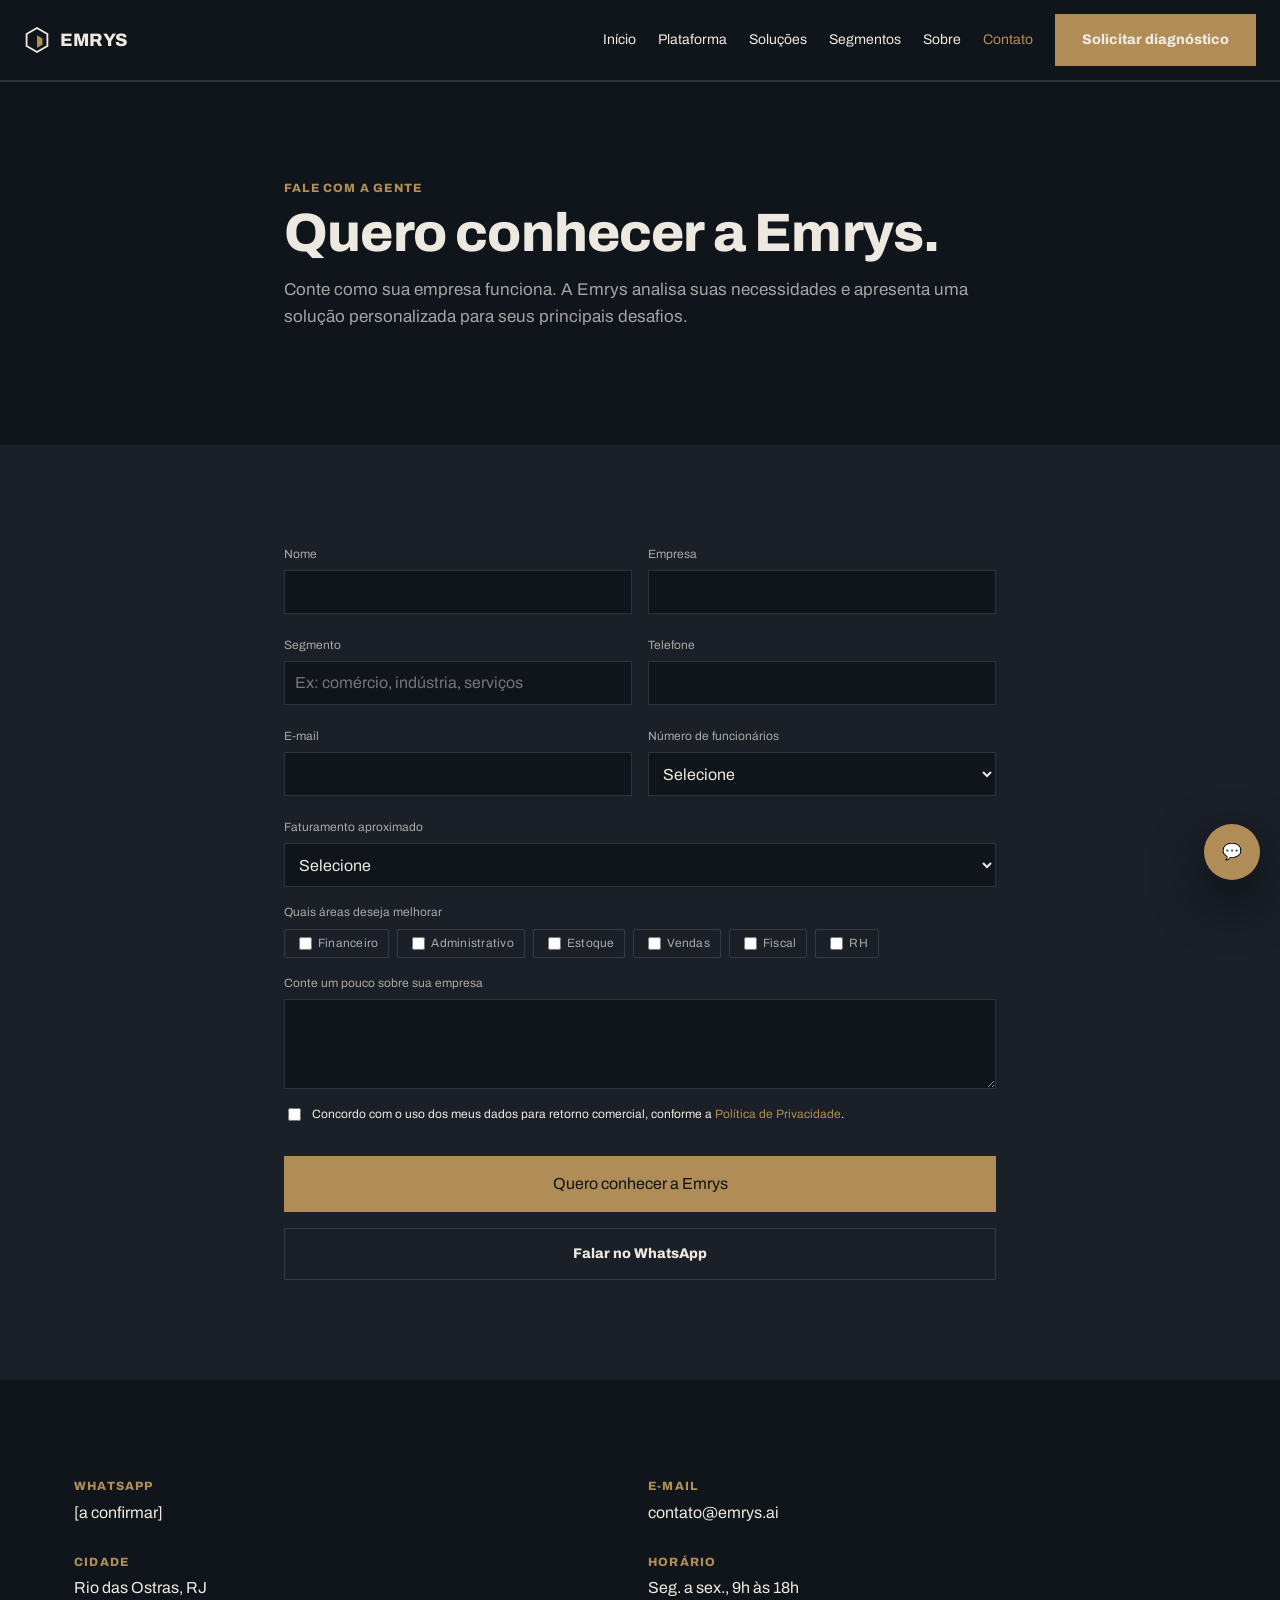
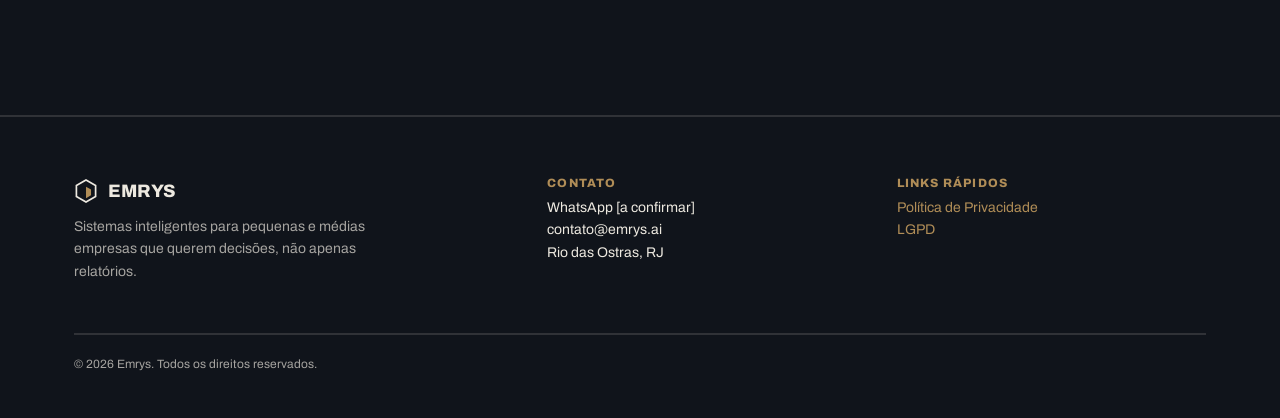
==== contato.html @ 1acbe512 "Add files via upload" ====
<!DOCTYPE html>
<html lang="pt-BR">
<head>
<meta charset="UTF-8">
<meta name="viewport" content="width=device-width, initial-scale=1.0">
<title>Contato — Emrys</title>
<meta name="description" content="Solicite um diagnóstico gratuito ou fale com a Emrys pelo WhatsApp.">
<link rel="preconnect" href="https://fonts.googleapis.com">
<link href="https://fonts.googleapis.com/css2?family=Archivo:wght@400;600;800&display=swap" rel="stylesheet">
<link rel="stylesheet" href="css/styles.css">
</head>
<body>
<a class="skip-link" href="#main">Pular para o conteúdo</a>
<header>
<nav class="nav" aria-label="Navegação principal">
  <a class="nav-brand" href="index.html">
    <svg width="26" height="26" viewBox="0 0 100 100" aria-hidden="true"><polygon points="50,4 90,27 90,73 50,96 10,73 10,27" fill="none" stroke="currentColor" stroke-width="7"></polygon><polygon points="50,32 71,44 71,68 50,80" fill="#B08D57"></polygon></svg>
    EMRYS
  </a>
  <button class="nav-toggle" aria-expanded="false" aria-controls="nav-links">Menu</button>
  <div class="nav-backdrop" id="nav-backdrop"></div>
  <div class="nav-links" id="nav-links">
    <a href="index.html">Início</a>
    <a href="plataforma.html">Plataforma</a>
    <a href="solucoes.html">Soluções</a>
    <a href="segmentos.html">Segmentos</a>
    <a href="sobre.html">Sobre</a>
    <a href="contato.html" aria-current="page">Contato</a>
    <a class="btn btn-primary" href="contato.html">Solicitar diagnóstico</a>
  </div>
</nav>
</header>

<main id="main">
<section>
  <div class="container" style="max-width:760px">
    <h6>Fale com a gente</h6>
    <h1>Quero conhecer a Emrys.</h1>
    <p class="text-muted" style="font-size:17px">Conte como sua empresa funciona. A Emrys analisa suas necessidades e apresenta uma solução personalizada para seus principais desafios.</p>
  </div>
</section>

<section class="section-surface">
  <div class="container" style="max-width:760px">
    <div id="form-success" class="card elev-md" hidden>
      <div class="card-title">Recebemos seu contato.</div>
      <p class="card-body">Nossa equipe vai analisar o seu negócio e retornar em breve.</p>
    </div>
    <form id="contact-form" class="grid grid-2">
      <div class="field"><label for="nome">Nome</label><input class="input" id="nome" name="nome" autocomplete="name"><span data-error-for="nome" style="color:var(--accent-700);font-size:12px"></span></div>
      <div class="field"><label for="empresa">Empresa</label><input class="input" id="empresa" name="empresa" autocomplete="organization"><span data-error-for="empresa" style="color:var(--accent-700);font-size:12px"></span></div>
      <div class="field"><label for="segmento">Segmento</label><input class="input" id="segmento" name="segmento" placeholder="Ex: comércio, indústria, serviços"></div>
      <div class="field"><label for="telefone">Telefone</label><input class="input" id="telefone" name="telefone" type="tel" inputmode="tel" autocomplete="tel"><span data-error-for="telefone" style="color:var(--accent-700);font-size:12px"></span></div>
      <div class="field"><label for="email">E-mail</label><input class="input" id="email" name="email" type="email" inputmode="email" autocomplete="email"><span data-error-for="email" style="color:var(--accent-700);font-size:12px"></span></div>
      <div class="field"><label for="funcionarios">Número de funcionários</label>
        <select class="input" id="funcionarios" name="funcionarios">
          <option value="">Selecione</option><option value="1-5">1 a 5</option><option value="6-20">6 a 20</option><option value="21-50">21 a 50</option><option value="51+">Mais de 50</option>
        </select>
      </div>
      <div class="field" style="grid-column:1/-1"><label for="faturamento">Faturamento aproximado</label>
        <select class="input" id="faturamento" name="faturamento">
          <option value="">Selecione</option><option value="ate-50k">Até R$ 50 mil/mês</option><option value="50-200k">R$ 50 mil a R$ 200 mil/mês</option><option value="200k+">Acima de R$ 200 mil/mês</option>
        </select>
      </div>
      <div class="field" style="grid-column:1/-1">
        <label>Quais áreas deseja melhorar</label>
        <div style="display:flex;flex-wrap:wrap;gap:8px">
          <label class="tag" style="border:1px solid var(--divider);cursor:pointer"><input type="checkbox" name="areas" value="Financeiro" style="margin-right:6px">Financeiro</label>
          <label class="tag" style="border:1px solid var(--divider);cursor:pointer"><input type="checkbox" name="areas" value="Administrativo" style="margin-right:6px">Administrativo</label>
          <label class="tag" style="border:1px solid var(--divider);cursor:pointer"><input type="checkbox" name="areas" value="Estoque" style="margin-right:6px">Estoque</label>
          <label class="tag" style="border:1px solid var(--divider);cursor:pointer"><input type="checkbox" name="areas" value="Vendas" style="margin-right:6px">Vendas</label>
          <label class="tag" style="border:1px solid var(--divider);cursor:pointer"><input type="checkbox" name="areas" value="Fiscal" style="margin-right:6px">Fiscal</label>
          <label class="tag" style="border:1px solid var(--divider);cursor:pointer"><input type="checkbox" name="areas" value="RH" style="margin-right:6px">RH</label>
        </div>
      </div>
      <div class="field" style="grid-column:1/-1"><label for="mensagem">Conte um pouco sobre sua empresa</label><textarea class="input" id="mensagem" name="mensagem"></textarea></div>
      <div class="checkbox-row" style="grid-column:1/-1">
        <input type="checkbox" id="consent" name="consent">
        <label for="consent">Concordo com o uso dos meus dados para retorno comercial, conforme a <a href="politica-de-privacidade.html">Política de Privacidade</a>.</label>
      </div>
      <span data-error-for="consent" style="grid-column:1/-1;color:var(--accent-700);font-size:12px"></span>
      <button class="btn btn-primary btn-block" type="submit" style="grid-column:1/-1">Quero conhecer a Emrys</button>
      <a class="btn btn-secondary btn-block" data-wa-link="Olá! Conheci a Emrys pelo site e gostaria de solicitar um diagnóstico." style="grid-column:1/-1">Falar no WhatsApp</a>
    </form>
  </div>
</section>

<section>
  <div class="container grid grid-2">
    <div><h6>WhatsApp</h6><p><span data-wa-display></span></p></div>
    <div><h6>E-mail</h6><p>contato@emrys.ai</p></div>
    <div><h6>Cidade</h6><p>Rio das Ostras, RJ</p></div>
    <div><h6>Horário</h6><p>Seg. a sex., 9h às 18h</p></div>
  </div>
</section>
</main>

<a class="wa-float" data-wa-link aria-label="Falar no WhatsApp" title="Falar no WhatsApp">💬</a>

<footer>
  <div class="container">
    <div class="footer-grid">
      <div>
        <div class="nav-brand" style="margin-bottom:10px">
          <svg width="24" height="24" viewBox="0 0 100 100" aria-hidden="true"><polygon points="50,4 90,27 90,73 50,96 10,73 10,27" fill="none" stroke="currentColor" stroke-width="7"></polygon><polygon points="50,32 71,44 71,68 50,80" fill="#B08D57"></polygon></svg>
          EMRYS
        </div>
        <p class="text-muted" style="max-width:320px;font-size:14px">Sistemas inteligentes para pequenas e médias empresas que querem decisões, não apenas relatórios.</p>
      </div>
      <div><h6>Contato</h6><p style="font-size:14px">WhatsApp <span data-wa-display></span><br>contato@emrys.ai<br>Rio das Ostras, RJ</p></div>
      <div><h6>Links rápidos</h6><p style="font-size:14px"><a href="politica-de-privacidade.html">Política de Privacidade</a><br><a href="politica-de-privacidade.html#lgpd">LGPD</a></p></div>
    </div>
    <hr class="hr">
    <p class="text-muted" style="font-size:12px;margin-top:20px">© 2026 Emrys. Todos os direitos reservados.</p>
  </div>
</footer>
<script src="js/main.js"></script>
</body>
</html>
---- css/styles.css ----
/* Emrys — static stylesheet. Tokens first, then base, components, sections, animations, responsive. */

:root{
  --bg:#10141b;
  --surface:#1a1f28;
  --text:#EDE9E0;
  --text-muted:rgba(237,233,224,.68);
  --accent:#B08D57;
  --accent-600:#c4a475;
  --accent-700:#d8bd97;
  --accent-100:#241f14;
  --accent-2:#4A6B78;
  --divider:rgba(237,233,224,.14);
  --shadow-sm:0 1px 2px rgba(0,0,0,.4);
  --shadow-md:0 6px 20px rgba(0,0,0,.45);
  --shadow-lg:0 20px 50px rgba(0,0,0,.55);
  --font-heading:'Archivo', system-ui, sans-serif;
  --font-body:'Archivo', system-ui, sans-serif;
  --container:1180px;
}

*,*::before,*::after{box-sizing:border-box}
html{scroll-behavior:smooth}
img,svg,video,canvas{max-width:100%;height:auto}
body.nav-open{overflow:hidden}
body{
  margin:0;background:var(--bg);color:var(--text);font-family:var(--font-body);
  font-size:16px;line-height:1.6;overflow-x:hidden;
}
h1,h2,h3,h4,h5,h6{font-family:var(--font-heading);font-weight:800;line-height:1.15;letter-spacing:-.015em;margin:0 0 12px}
h1{font-size:clamp(32px,4.4vw,54px)}
h2{font-size:clamp(26px,3vw,34px)}
h6{font-size:12px;letter-spacing:.1em;text-transform:uppercase;color:var(--accent);margin-bottom:6px}
p{margin:0 0 14px}
a{color:var(--accent);text-decoration:none}
a:hover{color:var(--accent-600)}
img{max-width:100%;display:block}
.container{max-width:var(--container);margin:0 auto;padding:0 24px}
.text-muted{color:var(--text-muted)}
.hr{height:2px;border:0;background:var(--divider);margin:0}
.skip-link{position:absolute;left:-999px;top:0;background:var(--accent);color:var(--bg);padding:10px 16px;z-index:200}
.skip-link:focus{left:12px;top:12px}
:focus-visible{outline:2px solid var(--accent);outline-offset:2px}

/* — nav — */
.nav{
  position:sticky;top:0;z-index:50;background:var(--bg);border-bottom:2px solid var(--divider);
  display:flex;align-items:center;gap:24px;padding:14px 24px;flex-wrap:wrap;
}
.nav-brand{display:flex;align-items:center;gap:10px;font-family:var(--font-heading);font-weight:800;font-size:18px;color:var(--text);text-decoration:none;margin-right:auto}
.nav-links{display:flex;gap:22px;align-items:center;flex-wrap:wrap}
.nav-links a{color:var(--text);font-size:14px}
.nav-links a:hover,.nav-links a[aria-current="page"]{color:var(--accent)}
.nav-toggle{display:none;background:none;border:1px solid var(--divider);color:var(--text);padding:8px 10px;font-size:14px}
@media (max-width:820px){
  .nav-links{position:fixed;inset:0 0 0 auto;top:0;right:0;height:100vh;width:min(320px,86vw);background:var(--bg);border-left:1px solid var(--divider);display:flex;flex-direction:column;align-items:flex-start;gap:18px;padding:88px 24px 24px;margin-top:0;border-top:0;z-index:80;transform:translateX(100%);transition:transform .25s ease;overflow-y:auto;padding-bottom:calc(24px + env(safe-area-inset-bottom))}
  .nav-links.open{display:flex;transform:translateX(0)}
  .nav-toggle{display:block}
  .nav-backdrop{display:none;position:fixed;inset:0;background:rgba(0,0,0,.5);z-index:70}
  .nav-backdrop.open{display:block}
}

/* — buttons — */
.btn{
  display:inline-flex;align-items:center;justify-content:flex-start;gap:8px;cursor:pointer;
  font-family:var(--font-heading);font-weight:800;font-size:14px;text-decoration:none;
  padding:14px 26px;border:1px solid transparent;background:transparent;color:var(--text);
  min-height:44px;
}
.chip{cursor:pointer;border:1px solid var(--divider);font-size:12px;padding:10px 14px;min-height:44px;display:inline-flex;align-items:center}
.faq-q{min-height:44px}
.nav-toggle{min-height:44px;min-width:44px}
.wa-float{min-height:44px;min-width:44px}
@media (max-width:600px){
  section{padding:64px 20px}
  .container{padding:0 20px}
  table.table{display:none}
  .compare-cards{display:flex!important}
  .hero{min-height:auto;padding:88px 20px 50px}
  .footer-grid{gap:28px}
  .grid-2{grid-template-columns:1fr!important}
  .hero-grid > div:last-child{display:flex;justify-content:center}
}
.compare-cards{display:none;flex-direction:column;gap:12px}
.btn-primary{background:var(--accent);color:var(--bg)}
.btn-primary:hover{background:var(--accent-600);color:var(--bg)}
.btn-secondary{border-color:var(--divider);color:var(--text)}
.btn-secondary:hover{background:rgba(237,233,224,.06)}
.btn-block{width:100%;justify-content:center}
button.btn{font:inherit}

/* — tags — */
.nav-links .btn{white-space:nowrap}
.tag{display:inline-flex;align-items:center;font-size:11px;letter-spacing:.02em;padding:4px 10px;border-radius:2px;width:fit-content;white-space:nowrap}
.tag-accent{background:var(--accent-100);color:var(--accent-700)}
.tag-neutral{background:var(--surface);color:var(--text-muted)}
.tag-outline{border:1px solid var(--accent);color:var(--accent)}

/* — cards — */
.card{background:var(--surface);padding:22px;box-shadow:var(--shadow-sm)}
.card-kicker{font-size:10px;letter-spacing:.1em;text-transform:uppercase;color:var(--accent);margin-bottom:6px}
.card-title{font-family:var(--font-heading);font-weight:800;font-size:17px;margin-bottom:6px}
.card-body{font-size:13px;opacity:.8;margin:0}
.elev-md{box-shadow:var(--shadow-md)}
.elev-lg{box-shadow:var(--shadow-lg)}

/* — forms — */
.field{display:flex;flex-direction:column;gap:6px}
.field label{font-size:12px;color:var(--text-muted)}
.input{width:100%;min-height:44px;padding:8px 10px;font:inherit;font-size:16px;color:var(--text);background:var(--bg);border:1px solid var(--divider)}
.input:focus-visible{border-color:var(--accent)}
textarea.input{min-height:90px;resize:vertical}
.checkbox-row{display:flex;align-items:flex-start;gap:8px;font-size:12px}
.checkbox-row input{margin-top:3px}
.chip{cursor:pointer;border:1px solid var(--divider);font-size:12px;padding:6px 12px}
.chip[aria-pressed="true"]{border-color:var(--accent);color:var(--accent);background:var(--accent-100)}

/* — table — */
table.table{width:100%;border-collapse:collapse;font-size:14px}
table.table th{text-align:left;font-size:11px;letter-spacing:.06em;text-transform:uppercase;color:var(--text-muted);padding:10px 8px;border-bottom:2px solid var(--divider)}
table.table td{padding:10px 8px;border-bottom:1px solid var(--divider)}

/* — sections — */
section{padding:100px 24px}
.section-surface{background:var(--surface)}
.section-lead{max-width:640px;margin-bottom:36px}
.grid{display:grid;gap:16px}
.grid-2{grid-template-columns:1fr 1fr}
.grid-auto{grid-template-columns:repeat(auto-fit,minmax(220px,1fr))}
@media (max-width:900px){.grid-2{grid-template-columns:1fr}}

/* hero */
.hero{min-height:88vh;display:flex;align-items:center;padding:100px 24px 70px}
.hero-grid{display:grid;grid-template-columns:minmax(0,1.05fr) minmax(0,.95fr);gap:56px;align-items:center;max-width:var(--container);margin:0 auto;width:100%}
@media (max-width:900px){.hero-grid{grid-template-columns:1fr}}
.hero-illustration{position:relative;height:340px;max-width:420px;margin-left:auto;width:100%}
@media (max-width:900px){.hero-illustration{margin:40px auto 0}}
.hero-node{position:absolute;width:52px;height:52px;border-radius:50%;background:var(--surface);border:1px solid var(--divider);display:flex;align-items:center;justify-content:center;color:var(--accent-2);animation:float 5s ease-in-out infinite}
.hero-node:nth-child(2){animation-delay:.3s}
.hero-node:nth-child(3){animation-delay:.6s}
.hero-node:nth-child(4){animation-delay:.9s}
.hero-brain{position:absolute;left:50%;top:50%;transform:translate(-50%,-50%);width:78px;height:78px;border-radius:50%;background:var(--accent);display:flex;align-items:center;justify-content:center;animation:pulse 3.5s ease-in-out infinite}
.hero-panel{position:absolute;right:0;bottom:-10px;width:min(320px,100%);z-index:1;border:1px solid var(--divider);animation:float 6s ease-in-out infinite}

/* agents / benefits rows */
.icon-row{display:flex;align-items:center;gap:12px}
.icon-accent{color:var(--accent);flex:none}

/* feed */
.feed-item{display:flex;gap:16px;padding:14px 0;border-bottom:1px solid var(--divider)}
.feed-time{font-family:var(--font-heading);font-weight:800;font-size:13px;color:var(--accent);flex:none;width:52px}

/* faq */
.faq-item{border-bottom:1px solid var(--divider)}
.faq-q{display:flex;justify-content:space-between;align-items:center;padding:16px 0;cursor:pointer;font-family:var(--font-heading);font-weight:800;font-size:15px;background:none;border:0;color:var(--text);width:100%;text-align:left}
.faq-a{font-size:14px;opacity:.8;padding:0 0 16px;margin:0;display:none}
.faq-item.open .faq-a{display:block}
.faq-item.open .faq-icon{transform:rotate(45deg)}
.faq-icon{transition:transform .2s ease}

/* footer */
footer{padding:60px 24px 30px;border-top:2px solid var(--divider)}
.footer-grid{display:grid;grid-template-columns:1.4fr 1fr 1fr;gap:40px;margin-bottom:36px}
@media (max-width:760px){.footer-grid{grid-template-columns:1fr}}

/* whatsapp float */
.wa-float{position:fixed;right:20px;bottom:calc(20px + env(safe-area-inset-bottom));z-index:60;background:var(--accent);color:var(--bg);border-radius:50%;width:56px;height:56px;display:flex;align-items:center;justify-content:center;box-shadow:var(--shadow-lg);opacity:0;pointer-events:none;transition:opacity .25s ease}
.wa-float.is-visible{opacity:1;pointer-events:auto}
@media (max-width:600px){.wa-float{right:16px;width:52px;height:52px}}

/* — animations — */
[data-reveal]{opacity:0;transform:translateY(24px);transition:opacity .6s ease,transform .6s ease}
[data-reveal].is-visible{opacity:1;transform:translateY(0)}
@keyframes pulse{0%,100%{transform:translate(-50%,-50%) scale(1)}50%{transform:translate(-50%,-50%) scale(1.05)}}
@keyframes float{0%,100%{transform:translateY(0)}50%{transform:translateY(-8px)}}
@keyframes eco-dash{to{stroke-dashoffset:-24}}
@keyframes eco-spin{to{transform:rotate(360deg)}}
@keyframes eco-spin-rev{to{transform:rotate(-360deg)}}
@keyframes eco-dot-pulse{0%,100%{opacity:.5;r:3}50%{opacity:1;r:4}}
.eco-diagram{align-items:center;justify-content:center}
.eco-node{
  position:absolute;transform:translate(-50%,-50%);white-space:nowrap;animation:float 4s ease-in-out infinite;
  display:inline-flex;align-items:center;gap:6px;background:var(--bg);border:1px solid var(--divider);
  padding:6px 12px;box-shadow:var(--shadow-sm);
}
.eco-node::before{content:"";width:6px;height:6px;border-radius:50%;background:var(--accent-2);flex:none}
.eco-node:nth-child(4n+1){animation-delay:.2s}
.eco-node:nth-child(4n+2){animation-delay:.5s}
.eco-node:nth-child(4n+3){animation-delay:.8s}
.eco-brain{
  position:absolute;left:50%;top:50%;transform:translate(-50%,-50%);width:92px;height:92px;border-radius:50%;
  background:var(--accent);color:var(--bg);display:flex;align-items:center;justify-content:center;text-align:center;
  font-family:var(--font-heading);font-weight:800;font-size:13px;letter-spacing:.02em;
  animation:pulse 3.5s ease-in-out infinite;box-shadow:0 0 0 1px var(--divider),0 0 40px 6px var(--accent-100);z-index:2;
}
.eco-line{stroke:var(--divider);stroke-width:1.5;stroke-dasharray:5 5;animation:eco-dash 2.6s linear infinite}
.eco-dot{fill:var(--accent-2);animation:eco-dot-pulse 2.6s ease-in-out infinite}
.eco-ring{fill:none;stroke:var(--divider);stroke-width:1;stroke-dasharray:2 6;transform-origin:190px 190px}
.eco-ring-a{animation:eco-spin 60s linear infinite}
.eco-ring-b{animation:eco-spin-rev 90s linear infinite}
@media (prefers-reduced-motion: reduce){
  .eco-node,.eco-brain,.eco-line,.eco-ring,.eco-dot{animation:none!important}
}
@media (prefers-reduced-motion: reduce){
  html{scroll-behavior:auto}
  [data-reveal]{opacity:1!important;transform:none!important;transition:none!important}
  .hero-brain,.hero-panel{animation:none!important}
}
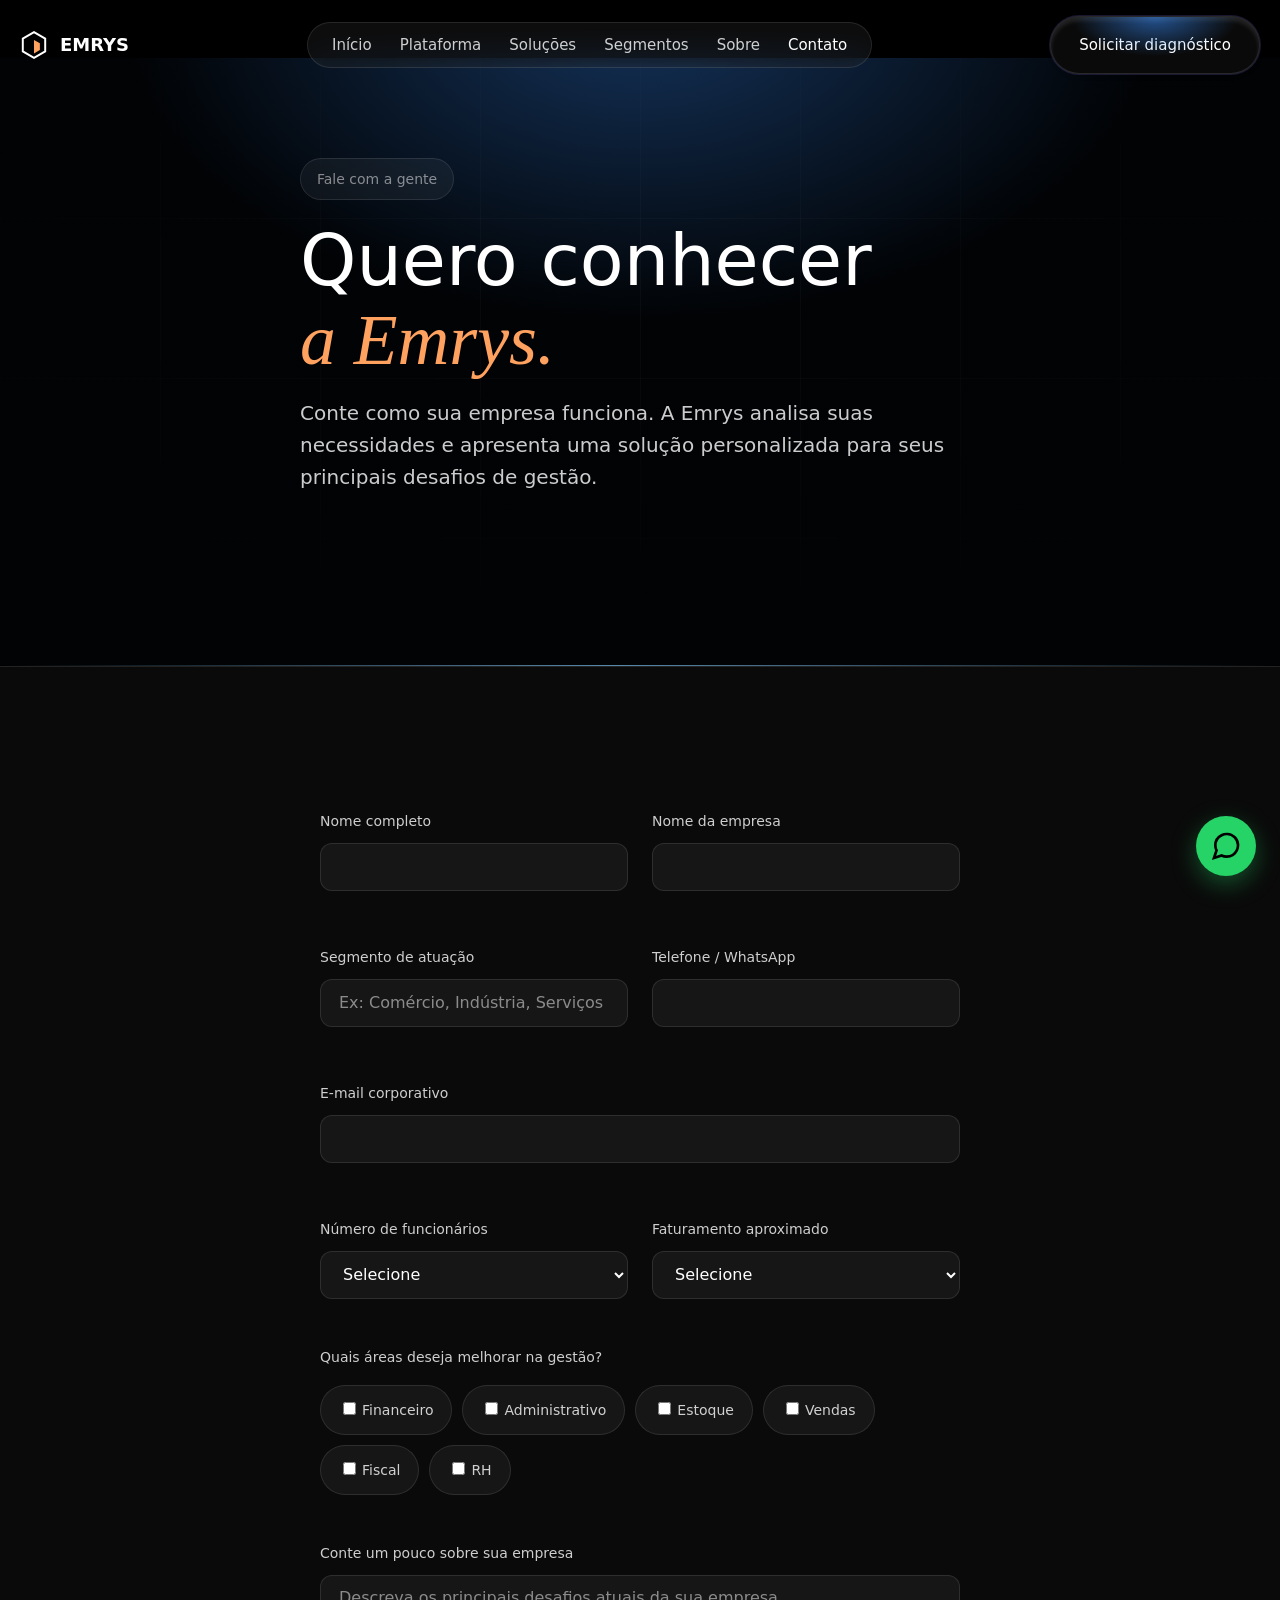
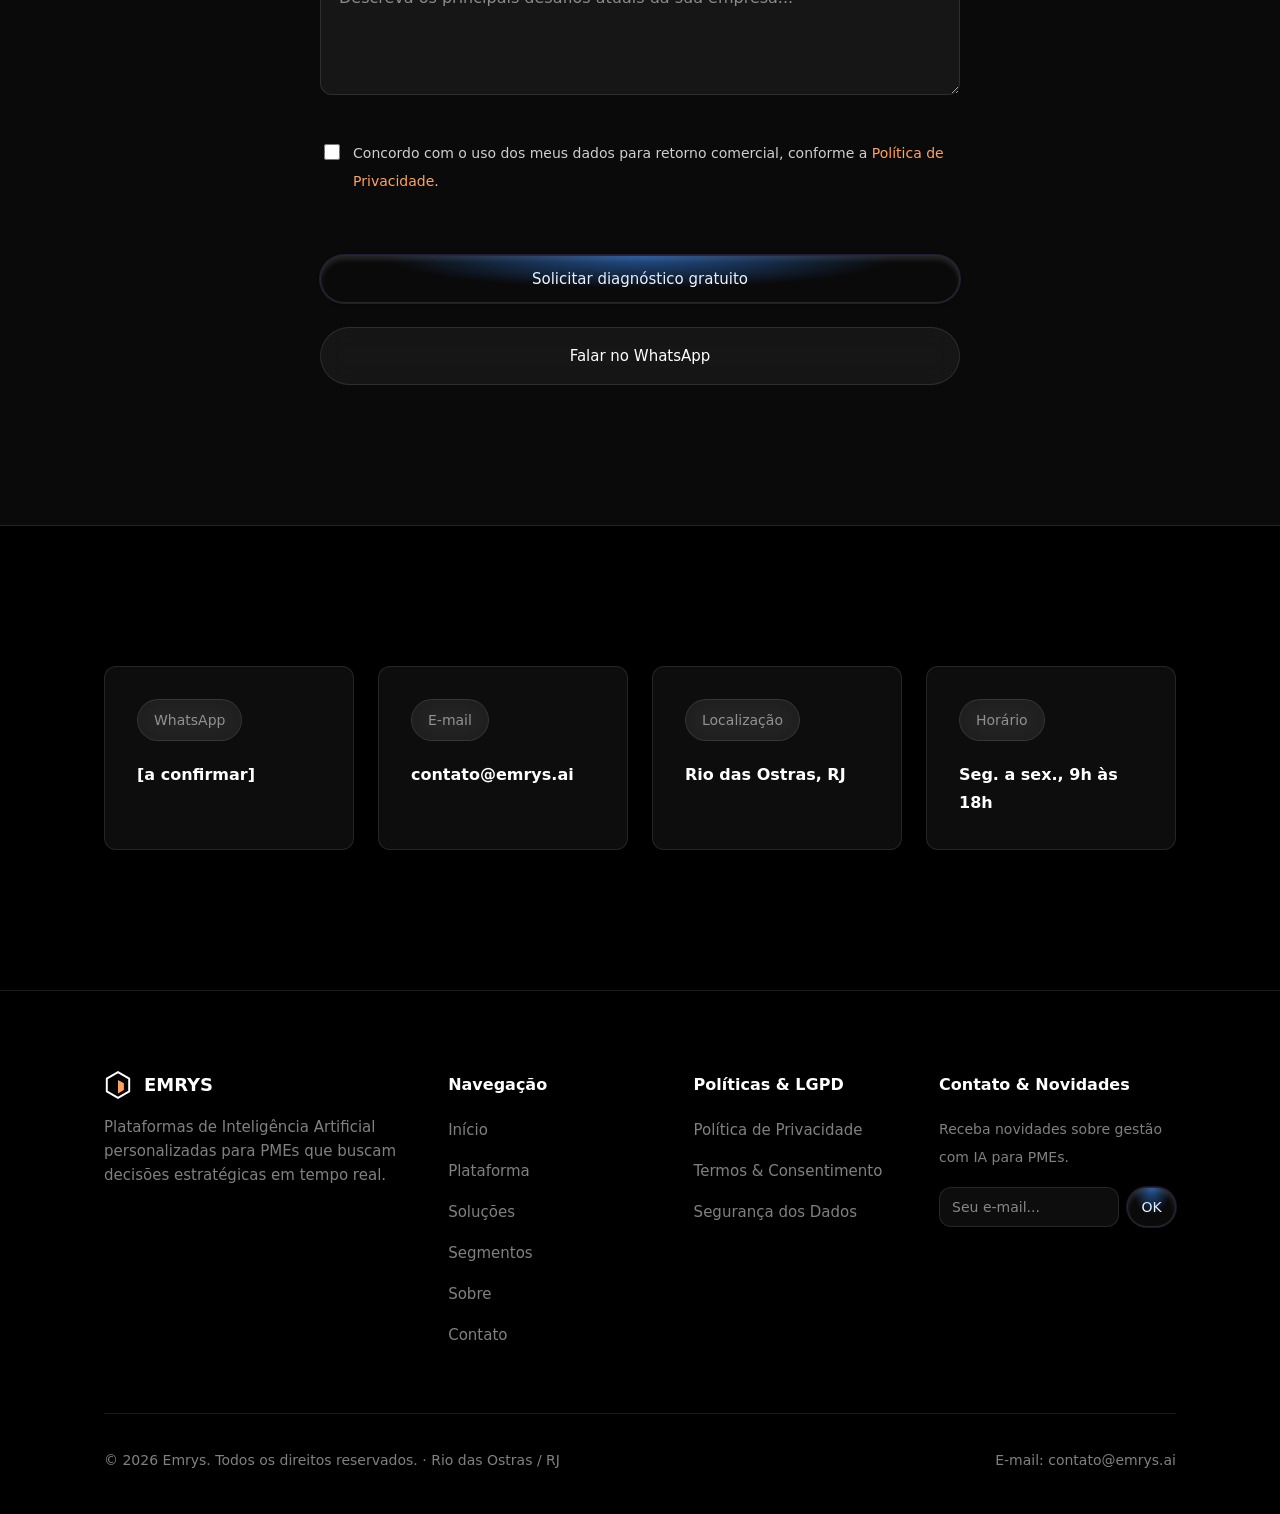
==== commit a420c229: "Redesign visual e UX completo da Emrys (Satoshi + Instrument Serif, animacao fluida e otimizacao Spa" ====
--- a/contato.html
+++ b/contato.html
@@ -3,117 +3,243 @@
 <head>
 <meta charset="UTF-8">
 <meta name="viewport" content="width=device-width, initial-scale=1.0">
+<meta http-equiv="Content-Security-Policy" content="default-src 'self' https: data: 'unsafe-inline'; img-src 'self' https: data:; style-src 'self' https: 'unsafe-inline'; font-src 'self' https: data:;">
+<meta name="referrer" content="strict-origin-when-cross-origin">
 <title>Contato — Emrys</title>
 <meta name="description" content="Solicite um diagnóstico gratuito ou fale com a Emrys pelo WhatsApp.">
-<link rel="preconnect" href="https://fonts.googleapis.com">
-<link href="https://fonts.googleapis.com/css2?family=Archivo:wght@400;600;800&display=swap" rel="stylesheet">
+<link rel="canonical" href="https://gustavoverli32.github.io/emyrs2/contato.html">
+<meta property="og:title" content="Contato — Emrys">
+<meta property="og:description" content="Quero conhecer a Emrys. Solicite seu diagnóstico gratuito.">
+<meta property="og:type" content="website">
+
+<!-- Preload Fonts -->
+<link rel="preconnect" href="https://api.fontshare.com" crossorigin>
+<link rel="preconnect" href="https://fonts.googleapis.com" crossorigin>
+<link rel="preconnect" href="https://fonts.gstatic.com" crossorigin>
+<link rel="preload" href="https://api.fontshare.com/v2/css?f[]=satoshi@400,500,700&display=swap" as="style">
+<link rel="preload" href="https://fonts.googleapis.com/css2?family=Instrument+Serif:ital@1&display=swap" as="style">
+<link rel="stylesheet" href="https://api.fontshare.com/v2/css?f[]=satoshi@400,500,700&display=swap">
+<link rel="stylesheet" href="https://fonts.googleapis.com/css2?family=Instrument+Serif:ital@1&display=swap">
 <link rel="stylesheet" href="css/styles.css">
 </head>
 <body>
 <a class="skip-link" href="#main">Pular para o conteúdo</a>
+
 <header>
-<nav class="nav" aria-label="Navegação principal">
-  <a class="nav-brand" href="index.html">
-    <svg width="26" height="26" viewBox="0 0 100 100" aria-hidden="true"><polygon points="50,4 90,27 90,73 50,96 10,73 10,27" fill="none" stroke="currentColor" stroke-width="7"></polygon><polygon points="50,32 71,44 71,68 50,80" fill="#B08D57"></polygon></svg>
-    EMRYS
-  </a>
-  <button class="nav-toggle" aria-expanded="false" aria-controls="nav-links">Menu</button>
+  <nav class="nav" aria-label="Navegação principal">
+    <a class="nav-brand" href="index.html">
+      <svg width="28" height="28" viewBox="0 0 100 100" aria-hidden="true"><polygon points="50,4 90,27 90,73 50,96 10,73 10,27" fill="none" stroke="currentColor" stroke-width="7"></polygon><polygon points="50,32 71,44 71,68 50,80" fill="#FFA260"></polygon></svg>
+      EMRYS
+    </a>
+    <div class="nav-links" id="nav-links">
+      <a href="index.html">Início</a>
+      <a href="plataforma.html">Plataforma</a>
+      <a href="solucoes.html">Soluções</a>
+      <a href="segmentos.html">Segmentos</a>
+      <a href="sobre.html">Sobre</a>
+      <a href="contato.html" aria-current="page">Contato</a>
+    </div>
+    <div class="nav-actions">
+      <a class="btn btn-primary" href="contato.html">Solicitar diagnóstico</a>
+      <button class="nav-toggle" aria-expanded="false" aria-controls="nav-links">
+        <svg width="20" height="20" viewBox="0 0 24 24" fill="none" stroke="currentColor" stroke-width="2"><line x1="3" y1="12" x2="21" y2="12"></line><line x1="3" y1="6" x2="21" y2="6"></line><line x1="3" y1="18" x2="21" y2="18"></line></svg>
+        Menu
+      </button>
+    </div>
+  </nav>
   <div class="nav-backdrop" id="nav-backdrop"></div>
-  <div class="nav-links" id="nav-links">
-    <a href="index.html">Início</a>
-    <a href="plataforma.html">Plataforma</a>
-    <a href="solucoes.html">Soluções</a>
-    <a href="segmentos.html">Segmentos</a>
-    <a href="sobre.html">Sobre</a>
-    <a href="contato.html" aria-current="page">Contato</a>
-    <a class="btn btn-primary" href="contato.html">Solicitar diagnóstico</a>
-  </div>
-</nav>
 </header>
 
 <main id="main">
+
+<section class="glow-top grid-bg" style="padding-top:100px">
+  <div class="container text-center" style="max-width:840px">
+    <div class="eyebrow">Fale com a gente</div>
+    <h1>
+      <span class="t-sans">Quero conhecer</span>
+      <em class="t-serif">a Emrys.</em>
+    </h1>
+    <p class="lead" style="max-width:720px;margin:0 auto 32px">Conte como sua empresa funciona. A Emrys analisa suas necessidades e apresenta uma solução personalizada para seus principais desafios de gestão.</p>
+  </div>
+</section>
+
+<hr class="hr-glow">
+
+<section class="section-surface">
+  <div class="container" style="max-width:800px">
+    <div id="form-success" class="card-glass text-center" hidden>
+      <div class="card-title" style="color:var(--accent)">Recebemos seu contato!</div>
+      <p class="card-body">Nossa equipe analisará as informações do seu negócio e retornará em breve.</p>
+    </div>
+
+    <div id="form-fallback-notice" class="card-glass text-center" hidden>
+      <div class="card-title">Obrigado pelo seu interesse!</div>
+      <p class="card-body" style="margin-bottom:20px">Para um atendimento imediato enquanto nosso servidor de formulário finaliza a configuração, acesse diretamente:</p>
+      <div style="display:flex;justify-content:center;gap:16px;flex-wrap:wrap">
+        <a class="btn btn-primary" data-wa-link>Conversar no WhatsApp</a>
+        <a class="btn btn-secondary" href="mailto:contato@emrys.ai">Enviar E-mail Direto</a>
+      </div>
+    </div>
+
+    <form id="contact-form" class="grid grid-2">
+      <!-- Honeypot Bot Field -->
+      <input type="text" name="hp_check" class="hp-field" tabindex="-1" aria-hidden="true" autocomplete="off">
+
+      <div class="field">
+        <label for="nome">Nome completo</label>
+        <input class="input" id="nome" name="nome" autocomplete="name" required>
+        <span data-error-for="nome" style="color:var(--accent);font-size:13px"></span>
+      </div>
+
+      <div class="field">
+        <label for="empresa">Nome da empresa</label>
+        <input class="input" id="empresa" name="empresa" autocomplete="organization" required>
+        <span data-error-for="empresa" style="color:var(--accent);font-size:13px"></span>
+      </div>
+
+      <div class="field">
+        <label for="segmento">Segmento de atuação</label>
+        <input class="input" id="segmento" name="segmento" placeholder="Ex: Comércio, Indústria, Serviços">
+      </div>
+
+      <div class="field">
+        <label for="telefone">Telefone / WhatsApp</label>
+        <input class="input" id="telefone" name="telefone" type="tel" inputmode="tel" autocomplete="tel" required>
+        <span data-error-for="telefone" style="color:var(--accent);font-size:13px"></span>
+      </div>
+
+      <div class="field" style="grid-column:1/-1">
+        <label for="email">E-mail corporativo</label>
+        <input class="input" id="email" name="email" type="email" inputmode="email" autocomplete="email" required>
+        <span data-error-for="email" style="color:var(--accent);font-size:13px"></span>
+      </div>
+
+      <div class="field">
+        <label for="funcionarios">Número de funcionários</label>
+        <select class="input" id="funcionarios" name="funcionarios">
+          <option value="">Selecione</option>
+          <option value="1-5">1 a 5</option>
+          <option value="6-20">6 a 20</option>
+          <option value="21-50">21 a 50</option>
+          <option value="51+">Mais de 50</option>
+        </select>
+      </div>
+
+      <div class="field">
+        <label for="faturamento">Faturamento aproximado</label>
+        <select class="input" id="faturamento" name="faturamento">
+          <option value="">Selecione</option>
+          <option value="ate-50k">Até R$ 50 mil/mês</option>
+          <option value="50-200k">R$ 50 mil a R$ 200 mil/mês</option>
+          <option value="200k+">Acima de R$ 200 mil/mês</option>
+        </select>
+      </div>
+
+      <div class="field" style="grid-column:1/-1">
+        <label>Quais áreas deseja melhorar na gestão?</label>
+        <div style="display:flex;flex-wrap:wrap;gap:10px;margin-top:6px">
+          <label class="chip" style="cursor:pointer"><input type="checkbox" name="areas" value="Financeiro" style="margin-right:6px">Financeiro</label>
+          <label class="chip" style="cursor:pointer"><input type="checkbox" name="areas" value="Administrativo" style="margin-right:6px">Administrativo</label>
+          <label class="chip" style="cursor:pointer"><input type="checkbox" name="areas" value="Estoque" style="margin-right:6px">Estoque</label>
+          <label class="chip" style="cursor:pointer"><input type="checkbox" name="areas" value="Vendas" style="margin-right:6px">Vendas</label>
+          <label class="chip" style="cursor:pointer"><input type="checkbox" name="areas" value="Fiscal" style="margin-right:6px">Fiscal</label>
+          <label class="chip" style="cursor:pointer"><input type="checkbox" name="areas" value="RH" style="margin-right:6px">RH</label>
+        </div>
+      </div>
+
+      <div class="field" style="grid-column:1/-1">
+        <label for="mensagem">Conte um pouco sobre sua empresa</label>
+        <textarea class="input" id="mensagem" name="mensagem" placeholder="Descreva os principais desafios atuais da sua empresa..."></textarea>
+      </div>
+
+      <div class="checkbox-row" style="grid-column:1/-1">
+        <input type="checkbox" id="consent" name="consent" required>
+        <label for="consent">Concordo com o uso dos meus dados para retorno comercial, conforme a <a href="politica-de-privacidade.html">Política de Privacidade</a>.</label>
+      </div>
+      <span data-error-for="consent" style="grid-column:1/-1;color:var(--accent);font-size:13px"></span>
+
+      <button class="btn btn-primary btn-block" type="submit" style="grid-column:1/-1;margin-top:12px">Solicitar diagnóstico gratuito</button>
+      <a class="btn btn-secondary btn-block" data-wa-link="Olá! Gostaria de agendar um diagnóstico comercial da Emrys." style="grid-column:1/-1">Falar no WhatsApp</a>
+    </form>
+  </div>
+</section>
+
 <section>
-  <div class="container" style="max-width:760px">
-    <h6>Fale com a gente</h6>
-    <h1>Quero conhecer a Emrys.</h1>
-    <p class="text-muted" style="font-size:17px">Conte como sua empresa funciona. A Emrys analisa suas necessidades e apresenta uma solução personalizada para seus principais desafios.</p>
+  <div class="container grid grid-4">
+    <div class="card-glass">
+      <div class="eyebrow">WhatsApp</div>
+      <div style="font-weight:700;font-size:16px" data-wa-display>[a confirmar]</div>
+    </div>
+    <div class="card-glass">
+      <div class="eyebrow">E-mail</div>
+      <div style="font-weight:700;font-size:16px">contato@emrys.ai</div>
+    </div>
+    <div class="card-glass">
+      <div class="eyebrow">Localização</div>
+      <div style="font-weight:700;font-size:16px">Rio das Ostras, RJ</div>
+    </div>
+    <div class="card-glass">
+      <div class="eyebrow">Horário</div>
+      <div style="font-weight:700;font-size:16px">Seg. a sex., 9h às 18h</div>
+    </div>
   </div>
 </section>
 
-<section class="section-surface">
-  <div class="container" style="max-width:760px">
-    <div id="form-success" class="card elev-md" hidden>
-      <div class="card-title">Recebemos seu contato.</div>
-      <p class="card-body">Nossa equipe vai analisar o seu negócio e retornar em breve.</p>
-    </div>
-    <form id="contact-form" class="grid grid-2">
-      <div class="field"><label for="nome">Nome</label><input class="input" id="nome" name="nome" autocomplete="name"><span data-error-for="nome" style="color:var(--accent-700);font-size:12px"></span></div>
-      <div class="field"><label for="empresa">Empresa</label><input class="input" id="empresa" name="empresa" autocomplete="organization"><span data-error-for="empresa" style="color:var(--accent-700);font-size:12px"></span></div>
-      <div class="field"><label for="segmento">Segmento</label><input class="input" id="segmento" name="segmento" placeholder="Ex: comércio, indústria, serviços"></div>
-      <div class="field"><label for="telefone">Telefone</label><input class="input" id="telefone" name="telefone" type="tel" inputmode="tel" autocomplete="tel"><span data-error-for="telefone" style="color:var(--accent-700);font-size:12px"></span></div>
-      <div class="field"><label for="email">E-mail</label><input class="input" id="email" name="email" type="email" inputmode="email" autocomplete="email"><span data-error-for="email" style="color:var(--accent-700);font-size:12px"></span></div>
-      <div class="field"><label for="funcionarios">Número de funcionários</label>
-        <select class="input" id="funcionarios" name="funcionarios">
-          <option value="">Selecione</option><option value="1-5">1 a 5</option><option value="6-20">6 a 20</option><option value="21-50">21 a 50</option><option value="51+">Mais de 50</option>
-        </select>
-      </div>
-      <div class="field" style="grid-column:1/-1"><label for="faturamento">Faturamento aproximado</label>
-        <select class="input" id="faturamento" name="faturamento">
-          <option value="">Selecione</option><option value="ate-50k">Até R$ 50 mil/mês</option><option value="50-200k">R$ 50 mil a R$ 200 mil/mês</option><option value="200k+">Acima de R$ 200 mil/mês</option>
-        </select>
-      </div>
-      <div class="field" style="grid-column:1/-1">
-        <label>Quais áreas deseja melhorar</label>
-        <div style="display:flex;flex-wrap:wrap;gap:8px">
-          <label class="tag" style="border:1px solid var(--divider);cursor:pointer"><input type="checkbox" name="areas" value="Financeiro" style="margin-right:6px">Financeiro</label>
-          <label class="tag" style="border:1px solid var(--divider);cursor:pointer"><input type="checkbox" name="areas" value="Administrativo" style="margin-right:6px">Administrativo</label>
-          <label class="tag" style="border:1px solid var(--divider);cursor:pointer"><input type="checkbox" name="areas" value="Estoque" style="margin-right:6px">Estoque</label>
-          <label class="tag" style="border:1px solid var(--divider);cursor:pointer"><input type="checkbox" name="areas" value="Vendas" style="margin-right:6px">Vendas</label>
-          <label class="tag" style="border:1px solid var(--divider);cursor:pointer"><input type="checkbox" name="areas" value="Fiscal" style="margin-right:6px">Fiscal</label>
-          <label class="tag" style="border:1px solid var(--divider);cursor:pointer"><input type="checkbox" name="areas" value="RH" style="margin-right:6px">RH</label>
-        </div>
-      </div>
-      <div class="field" style="grid-column:1/-1"><label for="mensagem">Conte um pouco sobre sua empresa</label><textarea class="input" id="mensagem" name="mensagem"></textarea></div>
-      <div class="checkbox-row" style="grid-column:1/-1">
-        <input type="checkbox" id="consent" name="consent">
-        <label for="consent">Concordo com o uso dos meus dados para retorno comercial, conforme a <a href="politica-de-privacidade.html">Política de Privacidade</a>.</label>
-      </div>
-      <span data-error-for="consent" style="grid-column:1/-1;color:var(--accent-700);font-size:12px"></span>
-      <button class="btn btn-primary btn-block" type="submit" style="grid-column:1/-1">Quero conhecer a Emrys</button>
-      <a class="btn btn-secondary btn-block" data-wa-link="Olá! Conheci a Emrys pelo site e gostaria de solicitar um diagnóstico." style="grid-column:1/-1">Falar no WhatsApp</a>
-    </form>
-  </div>
-</section>
-
-<section>
-  <div class="container grid grid-2">
-    <div><h6>WhatsApp</h6><p><span data-wa-display></span></p></div>
-    <div><h6>E-mail</h6><p>contato@emrys.ai</p></div>
-    <div><h6>Cidade</h6><p>Rio das Ostras, RJ</p></div>
-    <div><h6>Horário</h6><p>Seg. a sex., 9h às 18h</p></div>
-  </div>
-</section>
 </main>
 
-<a class="wa-float" data-wa-link aria-label="Falar no WhatsApp" title="Falar no WhatsApp">💬</a>
+<a class="wa-float" data-wa-link aria-label="Falar no WhatsApp" title="Falar no WhatsApp">
+  <svg width="32" height="32" viewBox="0 0 24 24" fill="none" stroke="currentColor" stroke-width="2"><path d="M21 11.5a8.38 8.38 0 01-.9 3.8 8.5 8.5 0 01-7.6 4.7 8.38 8.38 0 01-3.8-.9L3 21l1.9-5.7a8.38 8.38 0 01-.9-3.8 8.5 8.5 0 014.7-7.6 8.38 8.38 0 013.8-.9h.5a8.48 8.48 0 018 8v.5z"></path></svg>
+</a>
 
 <footer>
   <div class="container">
     <div class="footer-grid">
-      <div>
-        <div class="nav-brand" style="margin-bottom:10px">
-          <svg width="24" height="24" viewBox="0 0 100 100" aria-hidden="true"><polygon points="50,4 90,27 90,73 50,96 10,73 10,27" fill="none" stroke="currentColor" stroke-width="7"></polygon><polygon points="50,32 71,44 71,68 50,80" fill="#B08D57"></polygon></svg>
+      <div class="footer-brand">
+        <div class="nav-brand">
+          <svg width="28" height="28" viewBox="0 0 100 100" aria-hidden="true"><polygon points="50,4 90,27 90,73 50,96 10,73 10,27" fill="none" stroke="currentColor" stroke-width="7"></polygon><polygon points="50,32 71,44 71,68 50,80" fill="#FFA260"></polygon></svg>
           EMRYS
         </div>
-        <p class="text-muted" style="max-width:320px;font-size:14px">Sistemas inteligentes para pequenas e médias empresas que querem decisões, não apenas relatórios.</p>
-      </div>
-      <div><h6>Contato</h6><p style="font-size:14px">WhatsApp <span data-wa-display></span><br>contato@emrys.ai<br>Rio das Ostras, RJ</p></div>
-      <div><h6>Links rápidos</h6><p style="font-size:14px"><a href="politica-de-privacidade.html">Política de Privacidade</a><br><a href="politica-de-privacidade.html#lgpd">LGPD</a></p></div>
-    </div>
-    <hr class="hr">
-    <p class="text-muted" style="font-size:12px;margin-top:20px">© 2026 Emrys. Todos os direitos reservados.</p>
+        <p class="text-dim" style="font-size:15px;line-height:24px">Plataformas de Inteligência Artificial personalizadas para PMEs que buscam decisões estratégicas em tempo real.</p>
+      </div>
+
+      <div>
+        <div class="footer-title">Navegação</div>
+        <ul class="footer-links">
+          <li><a href="index.html">Início</a></li>
+          <li><a href="plataforma.html">Plataforma</a></li>
+          <li><a href="solucoes.html">Soluções</a></li>
+          <li><a href="segmentos.html">Segmentos</a></li>
+          <li><a href="sobre.html">Sobre</a></li>
+          <li><a href="contato.html">Contato</a></li>
+        </ul>
+      </div>
+
+      <div>
+        <div class="footer-title">Políticas & LGPD</div>
+        <ul class="footer-links">
+          <li><a href="politica-de-privacidade.html">Política de Privacidade</a></li>
+          <li><a href="politica-de-privacidade.html#lgpd">Termos & Consentimento</a></li>
+          <li><a href="politica-de-privacidade.html#seguranca">Segurança dos Dados</a></li>
+        </ul>
+      </div>
+
+      <div>
+        <div class="footer-title">Contato & Novidades</div>
+        <p class="text-dim" style="font-size:14px;margin-bottom:16px">Receba novidades sobre gestão com IA para PMEs.</p>
+        <form id="footer-newsletter" style="display:flex;gap:8px">
+          <input class="input" type="email" placeholder="Seu e-mail..." style="font-size:14px;min-height:40px;padding:8px 12px" required>
+          <button class="btn btn-primary" type="submit" style="padding:8px 16px;min-height:40px;font-size:14px">OK</button>
+        </form>
+      </div>
+    </div>
+
+    <div class="footer-bottom">
+      <div>© 2026 Emrys. Todos os direitos reservados. · Rio das Ostras / RJ</div>
+      <div>E-mail: contato@emrys.ai</div>
+    </div>
   </div>
 </footer>
+
 <script src="js/main.js"></script>
 </body>
 </html>
--- a/css/styles.css
+++ b/css/styles.css
@@ -1,208 +1,1047 @@
-/* Emrys — static stylesheet. Tokens first, then base, components, sections, animations, responsive. */
+/* Emrys — Visual Redesign Stylesheet (HTML + CSS + JS Vanilla) */
+@import url('https://api.fontshare.com/v2/css?f[]=satoshi@400,500,700&display=swap');
+@import url('https://fonts.googleapis.com/css2?family=Instrument+Serif:ital@1&display=swap');
 
 :root{
-  --bg:#10141b;
-  --surface:#1a1f28;
-  --text:#EDE9E0;
-  --text-muted:rgba(237,233,224,.68);
-  --accent:#B08D57;
-  --accent-600:#c4a475;
-  --accent-700:#d8bd97;
-  --accent-100:#241f14;
-  --accent-2:#4A6B78;
-  --divider:rgba(237,233,224,.14);
-  --shadow-sm:0 1px 2px rgba(0,0,0,.4);
-  --shadow-md:0 6px 20px rgba(0,0,0,.45);
-  --shadow-lg:0 20px 50px rgba(0,0,0,.55);
-  --font-heading:'Archivo', system-ui, sans-serif;
-  --font-body:'Archivo', system-ui, sans-serif;
-  --container:1180px;
-}
-
-*,*::before,*::after{box-sizing:border-box}
-html{scroll-behavior:smooth}
-img,svg,video,canvas{max-width:100%;height:auto}
-body.nav-open{overflow:hidden}
-body{
-  margin:0;background:var(--bg);color:var(--text);font-family:var(--font-body);
-  font-size:16px;line-height:1.6;overflow-x:hidden;
-}
-h1,h2,h3,h4,h5,h6{font-family:var(--font-heading);font-weight:800;line-height:1.15;letter-spacing:-.015em;margin:0 0 12px}
-h1{font-size:clamp(32px,4.4vw,54px)}
-h2{font-size:clamp(26px,3vw,34px)}
-h6{font-size:12px;letter-spacing:.1em;text-transform:uppercase;color:var(--accent);margin-bottom:6px}
-p{margin:0 0 14px}
-a{color:var(--accent);text-decoration:none}
-a:hover{color:var(--accent-600)}
-img{max-width:100%;display:block}
-.container{max-width:var(--container);margin:0 auto;padding:0 24px}
-.text-muted{color:var(--text-muted)}
-.hr{height:2px;border:0;background:var(--divider);margin:0}
-.skip-link{position:absolute;left:-999px;top:0;background:var(--accent);color:var(--bg);padding:10px 16px;z-index:200}
-.skip-link:focus{left:12px;top:12px}
-:focus-visible{outline:2px solid var(--accent);outline-offset:2px}
-
-/* — nav — */
-.nav{
-  position:sticky;top:0;z-index:50;background:var(--bg);border-bottom:2px solid var(--divider);
-  display:flex;align-items:center;gap:24px;padding:14px 24px;flex-wrap:wrap;
-}
-.nav-brand{display:flex;align-items:center;gap:10px;font-family:var(--font-heading);font-weight:800;font-size:18px;color:var(--text);text-decoration:none;margin-right:auto}
-.nav-links{display:flex;gap:22px;align-items:center;flex-wrap:wrap}
-.nav-links a{color:var(--text);font-size:14px}
-.nav-links a:hover,.nav-links a[aria-current="page"]{color:var(--accent)}
-.nav-toggle{display:none;background:none;border:1px solid var(--divider);color:var(--text);padding:8px 10px;font-size:14px}
-@media (max-width:820px){
-  .nav-links{position:fixed;inset:0 0 0 auto;top:0;right:0;height:100vh;width:min(320px,86vw);background:var(--bg);border-left:1px solid var(--divider);display:flex;flex-direction:column;align-items:flex-start;gap:18px;padding:88px 24px 24px;margin-top:0;border-top:0;z-index:80;transform:translateX(100%);transition:transform .25s ease;overflow-y:auto;padding-bottom:calc(24px + env(safe-area-inset-bottom))}
-  .nav-links.open{display:flex;transform:translateX(0)}
-  .nav-toggle{display:block}
-  .nav-backdrop{display:none;position:fixed;inset:0;background:rgba(0,0,0,.5);z-index:70}
-  .nav-backdrop.open{display:block}
-}
-
-/* — buttons — */
-.btn{
-  display:inline-flex;align-items:center;justify-content:flex-start;gap:8px;cursor:pointer;
-  font-family:var(--font-heading);font-weight:800;font-size:14px;text-decoration:none;
-  padding:14px 26px;border:1px solid transparent;background:transparent;color:var(--text);
-  min-height:44px;
-}
-.chip{cursor:pointer;border:1px solid var(--divider);font-size:12px;padding:10px 14px;min-height:44px;display:inline-flex;align-items:center}
-.faq-q{min-height:44px}
-.nav-toggle{min-height:44px;min-width:44px}
-.wa-float{min-height:44px;min-width:44px}
-@media (max-width:600px){
-  section{padding:64px 20px}
-  .container{padding:0 20px}
-  table.table{display:none}
-  .compare-cards{display:flex!important}
-  .hero{min-height:auto;padding:88px 20px 50px}
-  .footer-grid{gap:28px}
-  .grid-2{grid-template-columns:1fr!important}
-  .hero-grid > div:last-child{display:flex;justify-content:center}
-}
-.compare-cards{display:none;flex-direction:column;gap:12px}
-.btn-primary{background:var(--accent);color:var(--bg)}
-.btn-primary:hover{background:var(--accent-600);color:var(--bg)}
-.btn-secondary{border-color:var(--divider);color:var(--text)}
-.btn-secondary:hover{background:rgba(237,233,224,.06)}
-.btn-block{width:100%;justify-content:center}
-button.btn{font:inherit}
-
-/* — tags — */
-.nav-links .btn{white-space:nowrap}
-.tag{display:inline-flex;align-items:center;font-size:11px;letter-spacing:.02em;padding:4px 10px;border-radius:2px;width:fit-content;white-space:nowrap}
-.tag-accent{background:var(--accent-100);color:var(--accent-700)}
-.tag-neutral{background:var(--surface);color:var(--text-muted)}
-.tag-outline{border:1px solid var(--accent);color:var(--accent)}
-
-/* — cards — */
-.card{background:var(--surface);padding:22px;box-shadow:var(--shadow-sm)}
-.card-kicker{font-size:10px;letter-spacing:.1em;text-transform:uppercase;color:var(--accent);margin-bottom:6px}
-.card-title{font-family:var(--font-heading);font-weight:800;font-size:17px;margin-bottom:6px}
-.card-body{font-size:13px;opacity:.8;margin:0}
-.elev-md{box-shadow:var(--shadow-md)}
-.elev-lg{box-shadow:var(--shadow-lg)}
-
-/* — forms — */
-.field{display:flex;flex-direction:column;gap:6px}
-.field label{font-size:12px;color:var(--text-muted)}
-.input{width:100%;min-height:44px;padding:8px 10px;font:inherit;font-size:16px;color:var(--text);background:var(--bg);border:1px solid var(--divider)}
-.input:focus-visible{border-color:var(--accent)}
-textarea.input{min-height:90px;resize:vertical}
-.checkbox-row{display:flex;align-items:flex-start;gap:8px;font-size:12px}
-.checkbox-row input{margin-top:3px}
-.chip{cursor:pointer;border:1px solid var(--divider);font-size:12px;padding:6px 12px}
-.chip[aria-pressed="true"]{border-color:var(--accent);color:var(--accent);background:var(--accent-100)}
-
-/* — table — */
-table.table{width:100%;border-collapse:collapse;font-size:14px}
-table.table th{text-align:left;font-size:11px;letter-spacing:.06em;text-transform:uppercase;color:var(--text-muted);padding:10px 8px;border-bottom:2px solid var(--divider)}
-table.table td{padding:10px 8px;border-bottom:1px solid var(--divider)}
-
-/* — sections — */
-section{padding:100px 24px}
-.section-surface{background:var(--surface)}
-.section-lead{max-width:640px;margin-bottom:36px}
-.grid{display:grid;gap:16px}
-.grid-2{grid-template-columns:1fr 1fr}
-.grid-auto{grid-template-columns:repeat(auto-fit,minmax(220px,1fr))}
-@media (max-width:900px){.grid-2{grid-template-columns:1fr}}
-
-/* hero */
-.hero{min-height:88vh;display:flex;align-items:center;padding:100px 24px 70px}
-.hero-grid{display:grid;grid-template-columns:minmax(0,1.05fr) minmax(0,.95fr);gap:56px;align-items:center;max-width:var(--container);margin:0 auto;width:100%}
-@media (max-width:900px){.hero-grid{grid-template-columns:1fr}}
-.hero-illustration{position:relative;height:340px;max-width:420px;margin-left:auto;width:100%}
-@media (max-width:900px){.hero-illustration{margin:40px auto 0}}
-.hero-node{position:absolute;width:52px;height:52px;border-radius:50%;background:var(--surface);border:1px solid var(--divider);display:flex;align-items:center;justify-content:center;color:var(--accent-2);animation:float 5s ease-in-out infinite}
-.hero-node:nth-child(2){animation-delay:.3s}
-.hero-node:nth-child(3){animation-delay:.6s}
-.hero-node:nth-child(4){animation-delay:.9s}
-.hero-brain{position:absolute;left:50%;top:50%;transform:translate(-50%,-50%);width:78px;height:78px;border-radius:50%;background:var(--accent);display:flex;align-items:center;justify-content:center;animation:pulse 3.5s ease-in-out infinite}
-.hero-panel{position:absolute;right:0;bottom:-10px;width:min(320px,100%);z-index:1;border:1px solid var(--divider);animation:float 6s ease-in-out infinite}
-
-/* agents / benefits rows */
-.icon-row{display:flex;align-items:center;gap:12px}
-.icon-accent{color:var(--accent);flex:none}
-
-/* feed */
-.feed-item{display:flex;gap:16px;padding:14px 0;border-bottom:1px solid var(--divider)}
-.feed-time{font-family:var(--font-heading);font-weight:800;font-size:13px;color:var(--accent);flex:none;width:52px}
-
-/* faq */
-.faq-item{border-bottom:1px solid var(--divider)}
-.faq-q{display:flex;justify-content:space-between;align-items:center;padding:16px 0;cursor:pointer;font-family:var(--font-heading);font-weight:800;font-size:15px;background:none;border:0;color:var(--text);width:100%;text-align:left}
-.faq-a{font-size:14px;opacity:.8;padding:0 0 16px;margin:0;display:none}
-.faq-item.open .faq-a{display:block}
-.faq-item.open .faq-icon{transform:rotate(45deg)}
-.faq-icon{transition:transform .2s ease}
-
-/* footer */
-footer{padding:60px 24px 30px;border-top:2px solid var(--divider)}
-.footer-grid{display:grid;grid-template-columns:1.4fr 1fr 1fr;gap:40px;margin-bottom:36px}
-@media (max-width:760px){.footer-grid{grid-template-columns:1fr}}
-
-/* whatsapp float */
-.wa-float{position:fixed;right:20px;bottom:calc(20px + env(safe-area-inset-bottom));z-index:60;background:var(--accent);color:var(--bg);border-radius:50%;width:56px;height:56px;display:flex;align-items:center;justify-content:center;box-shadow:var(--shadow-lg);opacity:0;pointer-events:none;transition:opacity .25s ease}
-.wa-float.is-visible{opacity:1;pointer-events:auto}
-@media (max-width:600px){.wa-float{right:16px;width:52px;height:52px}}
-
-/* — animations — */
-[data-reveal]{opacity:0;transform:translateY(24px);transition:opacity .6s ease,transform .6s ease}
-[data-reveal].is-visible{opacity:1;transform:translateY(0)}
-@keyframes pulse{0%,100%{transform:translate(-50%,-50%) scale(1)}50%{transform:translate(-50%,-50%) scale(1.05)}}
-@keyframes float{0%,100%{transform:translateY(0)}50%{transform:translateY(-8px)}}
-@keyframes eco-dash{to{stroke-dashoffset:-24}}
-@keyframes eco-spin{to{transform:rotate(360deg)}}
-@keyframes eco-spin-rev{to{transform:rotate(-360deg)}}
-@keyframes eco-dot-pulse{0%,100%{opacity:.5;r:3}50%{opacity:1;r:4}}
-.eco-diagram{align-items:center;justify-content:center}
-.eco-node{
-  position:absolute;transform:translate(-50%,-50%);white-space:nowrap;animation:float 4s ease-in-out infinite;
-  display:inline-flex;align-items:center;gap:6px;background:var(--bg);border:1px solid var(--divider);
-  padding:6px 12px;box-shadow:var(--shadow-sm);
-}
-.eco-node::before{content:"";width:6px;height:6px;border-radius:50%;background:var(--accent-2);flex:none}
-.eco-node:nth-child(4n+1){animation-delay:.2s}
-.eco-node:nth-child(4n+2){animation-delay:.5s}
-.eco-node:nth-child(4n+3){animation-delay:.8s}
-.eco-brain{
-  position:absolute;left:50%;top:50%;transform:translate(-50%,-50%);width:92px;height:92px;border-radius:50%;
-  background:var(--accent);color:var(--bg);display:flex;align-items:center;justify-content:center;text-align:center;
-  font-family:var(--font-heading);font-weight:800;font-size:13px;letter-spacing:.02em;
-  animation:pulse 3.5s ease-in-out infinite;box-shadow:0 0 0 1px var(--divider),0 0 40px 6px var(--accent-100);z-index:2;
-}
-.eco-line{stroke:var(--divider);stroke-width:1.5;stroke-dasharray:5 5;animation:eco-dash 2.6s linear infinite}
-.eco-dot{fill:var(--accent-2);animation:eco-dot-pulse 2.6s ease-in-out infinite}
-.eco-ring{fill:none;stroke:var(--divider);stroke-width:1;stroke-dasharray:2 6;transform-origin:190px 190px}
-.eco-ring-a{animation:eco-spin 60s linear infinite}
-.eco-ring-b{animation:eco-spin-rev 90s linear infinite}
-@media (prefers-reduced-motion: reduce){
-  .eco-node,.eco-brain,.eco-line,.eco-ring,.eco-dot{animation:none!important}
-}
-@media (prefers-reduced-motion: reduce){
-  html{scroll-behavior:auto}
-  [data-reveal]{opacity:1!important;transform:none!important;transition:none!important}
-  .hero-brain,.hero-panel{animation:none!important}
-}
+  /* Superfícies */
+  --bg:            #000000;
+  --surface:       rgba(255,255,255,.05);
+  --surface-2:     #0A0A0A;
+  --border:        rgba(255,255,255,.10);
+  --divider:       rgba(255,255,255,.10);
+
+  /* Texto */
+  --text:          #FFFFFF;
+  --text-muted:    rgba(255,255,255,.80);
+  --text-dim:      rgba(255,255,255,.50);
+
+  /* Acento laranja */
+  --accent:        #FFA260;
+  --accent-600:    #FFB27A;
+  --accent-glow:   #FF6A00;
+  --accent-100:    rgba(255,162,96,.05);
+
+  /* Glow azul frio */
+  --blue:          #398FFF;
+  --blue-soft:     rgba(57,143,255,.40);
+  --violet-border: rgba(105,87,186,.25);
+  --line:          #7EC2F4;
+
+  /* Sombras */
+  --shadow-sm:     0 1px 2px rgba(0,0,0,.4);
+  --shadow-md:     0 6px 20px rgba(0,0,0,.45);
+  --shadow-lg:     0 20px 50px rgba(0,0,0,.55);
+  --shadow-btn:    var(--violet-border) 0 0 0 1px,
+                   rgba(0,0,0,.25) 0 2px 4px,
+                   rgba(255,255,255,.10) 0 4px 4px inset;
+  --shadow-accent: var(--accent-glow) 0 0 15px 2px;
+
+  /* Tipografia */
+  --font-heading:  'Satoshi', 'Archivo', system-ui, sans-serif;
+  --font-body:     'Satoshi', 'Archivo', system-ui, sans-serif;
+  --font-display:  'Instrument Serif', Georgia, serif;
+
+  /* Raios */
+  --r-sm: 8px;  --r-md: 12px;  --r-lg: 16px;  --r-xl: 30px;  --r-pill: 99px;
+
+  /* Layout */
+  --container: 1240px;
+  --section-y: 140px;
+  --section-y-mobile: 80px;
+}
+
+*, *::before, *::after { box-sizing: border-box; }
+html { scroll-behavior: smooth; }
+img, svg, video, canvas { max-width: 100%; height: auto; }
+body.nav-open { overflow: hidden; }
+
+body {
+  margin: 0;
+  background: var(--bg);
+  color: var(--text);
+  font-family: var(--font-body);
+  font-size: 18px;
+  line-height: 28px;
+  font-weight: 400;
+  overflow-x: hidden;
+  -webkit-font-smoothing: antialiased;
+}
+
+/* --- Tipografia & Headings --- */
+h1, h2, h3, h4, h5, h6 {
+  font-family: var(--font-heading);
+  font-weight: 500;
+  line-height: 1.12;
+  letter-spacing: normal;
+  margin: 0 0 16px;
+  color: var(--text);
+}
+
+h1 { font-size: clamp(40px, 5.6vw, 80px); }
+h2 { font-size: clamp(32px, 4.4vw, 64px); }
+h3 { font-size: 24px; line-height: 32px; font-weight: 700; }
+h4 { font-size: 20px; line-height: 28px; font-weight: 700; }
+p { margin: 0 0 16px; }
+a { color: var(--accent); text-decoration: none; transition: color .2s ease; }
+a:hover { color: var(--accent-600); }
+
+.lead { font-size: 20px; line-height: 32px; font-weight: 500; color: var(--text-muted); }
+.text-muted { color: var(--text-muted); }
+.text-dim { color: var(--text-dim); }
+
+/* Assinatura Visual: Títulos em 2 Linhas */
+.t-sans, .t-serif { display: block; }
+.t-serif {
+  font-family: var(--font-display);
+  font-style: italic;
+  font-weight: 400;
+  color: var(--accent);
+}
+
+.skip-link {
+  position: absolute;
+  left: -999px;
+  top: 0;
+  background: var(--accent);
+  color: #000;
+  padding: 10px 18px;
+  z-index: 200;
+  border-radius: var(--r-sm);
+  font-weight: 700;
+}
+.skip-link:focus { left: 16px; top: 16px; }
+:focus-visible { outline: 2px solid var(--accent); outline-offset: 3px; }
+
+/* --- Layout & Utilities --- */
+.container {
+  max-width: var(--container);
+  margin: 0 auto;
+  padding: 0 24px;
+}
+@media (min-width: 1024px) {
+  .container { padding: 0 80px; }
+}
+
+section {
+  padding: var(--section-y) 24px;
+  position: relative;
+}
+@media (max-width: 600px) {
+  section { padding: var(--section-y-mobile) 20px; }
+  .container { padding: 0 20px; }
+}
+
+.section-surface {
+  background: var(--surface-2);
+  border-top: 1px solid var(--border);
+  border-bottom: 1px solid var(--border);
+}
+
+.section-header {
+  text-align: center;
+  max-width: 840px;
+  margin: 0 auto 64px;
+}
+.section-header.text-left {
+  text-align: left;
+  margin-left: 0;
+}
+
+/* Gradientes Assinatura */
+.glow-top { position: relative; isolation: isolate; }
+.glow-top::before {
+  content: "";
+  position: absolute;
+  inset: 0;
+  z-index: -1;
+  pointer-events: none;
+  background: radial-gradient(40% 50% at 50% -7%, rgba(57,143,255,.35) 0%, rgba(57,143,255,.02) 100%);
+}
+
+.grid-bg { position: relative; isolation: isolate; }
+.grid-bg::after {
+  content: "";
+  position: absolute;
+  inset: 0;
+  z-index: -1;
+  pointer-events: none;
+  background-image:
+    linear-gradient(rgba(255,255,255,.03) 1px, transparent 1px),
+    linear-gradient(90deg, rgba(255,255,255,.03) 1px, transparent 1px);
+  background-size: 160px 160px;
+  mask-image: radial-gradient(70% 60% at 50% 40%, #000 0%, transparent 100%);
+}
+
+.hr-glow {
+  height: 1px;
+  border: 0;
+  background: linear-gradient(90deg, transparent, var(--line) 48%, transparent);
+  margin: 0;
+  opacity: .7;
+}
+
+/* --- Navigation (Floating Glass Pill) --- */
+header {
+  position: sticky;
+  top: 16px;
+  z-index: 50;
+  padding: 0 16px;
+}
+
+.nav {
+  max-width: var(--container);
+  margin: 0 auto;
+  display: flex;
+  align-items: center;
+  justify-content: space-between;
+  gap: 20px;
+}
+
+.nav-brand {
+  display: flex;
+  align-items: center;
+  gap: 12px;
+  font-family: var(--font-heading);
+  font-weight: 700;
+  font-size: 18px;
+  color: var(--text);
+  text-decoration: none;
+  white-space: nowrap;
+}
+
+.nav-links {
+  background: var(--surface);
+  backdrop-filter: blur(16px);
+  -webkit-backdrop-filter: blur(16px);
+  border: 1px solid var(--border);
+  border-radius: var(--r-pill);
+  padding: 8px 24px;
+  display: flex;
+  align-items: center;
+  gap: 28px;
+  list-style: none;
+  margin: 0;
+}
+
+.nav-links a {
+  color: var(--text-muted);
+  font-size: 15px;
+  font-weight: 400;
+  transition: color .25s ease;
+}
+.nav-links a:hover, .nav-links a[aria-current="page"] {
+  color: var(--text);
+}
+
+.nav-actions {
+  display: flex;
+  align-items: center;
+  gap: 12px;
+}
+
+.nav-toggle {
+  display: none;
+  background: var(--surface);
+  border: 1px solid var(--border);
+  border-radius: var(--r-pill);
+  color: var(--text);
+  padding: 10px 16px;
+  font-size: 14px;
+  font-weight: 500;
+  cursor: pointer;
+  min-height: 44px;
+  min-width: 44px;
+}
+
+.nav-backdrop {
+  display: none;
+  position: fixed;
+  inset: 0;
+  background: rgba(0,0,0,.75);
+  backdrop-filter: blur(4px);
+  z-index: 70;
+}
+
+@media (max-width: 820px) {
+  header { top: 12px; }
+  .nav-links {
+    position: fixed;
+    inset: 0 0 0 auto;
+    top: 0;
+    right: 0;
+    height: 100vh;
+    width: min(340px, 86vw);
+    background: #0A0A0A;
+    border-left: 1px solid var(--border);
+    border-radius: 0;
+    display: flex;
+    flex-direction: column;
+    align-items: flex-start;
+    gap: 20px;
+    padding: 96px 28px 28px;
+    z-index: 80;
+    transform: translateX(100%);
+    transition: transform .3s cubic-bezier(.16,1,.3,1);
+    overflow-y: auto;
+  }
+  .nav-links.open { transform: translateX(0); }
+  .nav-toggle { display: flex; align-items: center; gap: 8px; }
+  .nav-backdrop.open { display: block; }
+  .nav-links a { font-size: 18px; color: var(--text); padding: 6px 0; }
+  .nav-links .btn { width: 100%; text-align: center; margin-top: 12px; }
+}
+
+/* --- Buttons --- */
+.btn {
+  display: inline-flex;
+  align-items: center;
+  justify-content: center;
+  gap: 10px;
+  border-radius: var(--r-pill);
+  padding: 14px 28px;
+  font-weight: 500;
+  font-size: 15px;
+  font-family: var(--font-heading);
+  letter-spacing: normal;
+  text-decoration: none;
+  cursor: pointer;
+  border: 1px solid transparent;
+  min-height: 44px;
+  white-space: nowrap;
+  transition: background .3s ease, box-shadow .3s ease, border-color .3s ease;
+}
+
+.btn-primary {
+  background: #0A0A0A;
+  color: var(--text);
+  box-shadow: var(--shadow-btn);
+  position: relative;
+  overflow: hidden;
+  border: 1px solid rgba(255,255,255,.12);
+}
+
+.btn-primary::before {
+  content: "";
+  position: absolute;
+  inset: 0;
+  pointer-events: none;
+  background: radial-gradient(40% 70% at 50% 0%, var(--blue) 0%, rgba(255,255,255,0) 100%);
+  opacity: .55;
+  transition: opacity .3s ease;
+}
+.btn-primary:hover::before { opacity: 1; }
+.btn-primary:hover { color: #FFFFFF; }
+
+.btn-secondary {
+  background: var(--surface);
+  backdrop-filter: blur(12px);
+  -webkit-backdrop-filter: blur(12px);
+  border: 1px solid var(--border);
+  color: var(--text);
+}
+.btn-secondary:hover {
+  background: rgba(255,255,255,.10);
+  border-color: rgba(255,255,255,.25);
+  color: #FFFFFF;
+}
+
+.btn-block { width: 100%; }
+
+/* --- Eyebrow Pills --- */
+h6, .eyebrow {
+  display: inline-flex;
+  align-items: center;
+  gap: 8px;
+  width: fit-content;
+  background: var(--surface);
+  backdrop-filter: blur(12px);
+  -webkit-backdrop-filter: blur(12px);
+  border: 1px solid var(--border);
+  border-radius: var(--r-pill);
+  padding: 6px 16px;
+  margin-bottom: 20px;
+  font-size: 14px;
+  font-weight: 400;
+  letter-spacing: normal;
+  text-transform: none;
+  color: var(--text-dim);
+}
+
+/* --- Cards & Glass Surfaces --- */
+.card {
+  background: var(--surface-2);
+  border: 1px solid var(--border);
+  border-radius: var(--r-md);
+  padding: 32px;
+  box-shadow: none;
+  transition: border-color .3s ease, transform .4s ease;
+}
+.card:hover { border-color: rgba(255,255,255,.18); }
+
+.card-glass {
+  background: var(--surface);
+  backdrop-filter: blur(12px);
+  -webkit-backdrop-filter: blur(12px);
+  border: 1px solid var(--border);
+  border-radius: var(--r-md);
+  padding: 32px;
+}
+
+.card-xl {
+  border-radius: var(--r-xl);
+  padding: 48px;
+}
+
+.card-kicker {
+  font-size: 12px;
+  letter-spacing: .05em;
+  text-transform: uppercase;
+  color: var(--accent);
+  margin-bottom: 8px;
+  font-weight: 700;
+}
+.card-title {
+  font-family: var(--font-heading);
+  font-weight: 700;
+  font-size: 24px;
+  line-height: 32px;
+  margin-bottom: 12px;
+}
+.card-body {
+  font-size: 16px;
+  line-height: 26px;
+  color: var(--text-muted);
+  margin: 0;
+}
+
+/* Icon Circle */
+.icon-circle {
+  width: 64px;
+  height: 64px;
+  border-radius: 100%;
+  background: var(--accent-100);
+  border: 1px solid var(--border);
+  display: flex;
+  align-items: center;
+  justify-content: center;
+  color: var(--accent);
+  flex: none;
+  transition: box-shadow .3s ease, border-color .3s ease;
+}
+.icon-circle.is-active, .icon-circle:hover {
+  box-shadow: var(--shadow-accent);
+  border-color: var(--accent);
+}
+
+/* --- Forms & Inputs --- */
+.field { display: flex; flex-direction: column; gap: 8px; margin-bottom: 20px; }
+.field label { font-size: 14px; font-weight: 500; color: var(--text-muted); }
+
+.input {
+  width: 100%;
+  min-height: 48px;
+  padding: 12px 18px;
+  font-family: var(--font-body);
+  font-size: 16px;
+  color: var(--text);
+  background: var(--surface);
+  border: 1px solid var(--border);
+  border-radius: var(--r-md);
+  transition: border-color .2s ease, box-shadow .2s ease;
+}
+.input::placeholder { color: var(--text-dim); }
+.input:focus-visible {
+  border-color: var(--accent);
+  box-shadow: 0 0 0 3px var(--accent-100);
+  outline: none;
+}
+textarea.input { min-height: 120px; resize: vertical; }
+
+.checkbox-row {
+  display: flex;
+  align-items: flex-start;
+  gap: 10px;
+  font-size: 14px;
+  color: var(--text-muted);
+}
+.checkbox-row input { margin-top: 4px; accent-color: var(--accent); width: 18px; height: 18px; }
+
+.chip {
+  cursor: pointer;
+  border: 1px solid var(--border);
+  border-radius: var(--r-pill);
+  font-size: 14px;
+  padding: 10px 18px;
+  background: var(--surface);
+  color: var(--text-muted);
+  transition: all .2s ease;
+}
+.chip[aria-pressed="true"], .chip.active {
+  border-color: var(--accent);
+  color: var(--accent);
+  background: var(--accent-100);
+}
+
+/* Honeypot hidden input */
+.hp-field { position: absolute; left: -9999px; width: 1px; height: 1px; overflow: hidden; opacity: 0; }
+
+/* --- Grids --- */
+.grid { display: grid; gap: 24px; }
+.grid-2 { grid-template-columns: repeat(2, 1fr); }
+.grid-3 { grid-template-columns: repeat(3, 1fr); }
+.grid-4 { grid-template-columns: repeat(4, 1fr); }
+.grid-auto { grid-template-columns: repeat(auto-fit, minmax(280px, 1fr)); }
+
+@media (max-width: 900px) {
+  .grid-2, .grid-3, .grid-4 { grid-template-columns: 1fr; }
+}
+
+/* --- Hero Section --- */
+.hero {
+  min-height: 85vh;
+  display: flex;
+  align-items: center;
+  padding: 80px 24px;
+}
+.hero-grid {
+  display: grid;
+  grid-template-columns: minmax(0, 1.1fr) minmax(0, 0.9fr);
+  gap: 64px;
+  align-items: center;
+  width: 100%;
+}
+@media (max-width: 900px) {
+  .hero-grid { grid-template-columns: 1fr; gap: 40px; text-align: center; }
+  .hero .eyebrow { margin: 0 auto 20px; }
+  .hero-ctas { justify-content: center; }
+}
+.hero-ctas { display: flex; gap: 16px; flex-wrap: wrap; margin-top: 32px; }
+
+.hero-illustration {
+  position: relative;
+  height: 380px;
+  width: 100%;
+  max-width: 460px;
+  margin-left: auto;
+}
+@media (max-width: 900px) {
+  .hero-illustration { margin: 20px auto 0; height: 320px; }
+}
+
+.hero-node {
+  position: absolute;
+  width: 56px;
+  height: 56px;
+  border-radius: 50%;
+  background: var(--surface-2);
+  border: 1px solid var(--border);
+  display: flex;
+  align-items: center;
+  justify-content: center;
+  color: var(--blue);
+  box-shadow: var(--shadow-md);
+  transition: transform .3s ease;
+}
+
+.hero-brain {
+  position: absolute;
+  left: 50%;
+  top: 45%;
+  transform: translate(-50%, -50%);
+  width: 88px;
+  height: 88px;
+  border-radius: 50%;
+  background: var(--accent);
+  color: #000;
+  display: flex;
+  align-items: center;
+  justify-content: center;
+  box-shadow: var(--shadow-accent);
+}
+
+.hero-panel {
+  position: absolute;
+  right: 0;
+  bottom: 0;
+  width: min(340px, 100%);
+  z-index: 2;
+}
+
+/* --- Metrics Banner (Count-up Section) --- */
+.metrics-banner {
+  padding: 48px 0;
+  background: var(--surface-2);
+  border-top: 1px solid var(--border);
+  border-bottom: 1px solid var(--border);
+}
+.metrics-grid {
+  display: grid;
+  grid-template-columns: repeat(4, 1fr);
+  gap: 24px;
+}
+@media (max-width: 900px) { .metrics-grid { grid-template-columns: repeat(2, 1fr); } }
+@media (max-width: 600px) { .metrics-grid { grid-template-columns: 1fr; } }
+
+.metric-card {
+  background: var(--surface);
+  border: 1px solid var(--border);
+  border-radius: var(--r-lg);
+  padding: 28px 24px;
+  text-align: center;
+}
+.metric-num {
+  font-family: var(--font-heading);
+  font-size: clamp(32px, 3.5vw, 48px);
+  font-weight: 700;
+  color: var(--text);
+  line-height: 1;
+  margin-bottom: 8px;
+}
+.metric-num span { color: var(--accent); }
+.metric-label {
+  font-size: 15px;
+  color: var(--text-dim);
+  margin: 0;
+}
+
+/* --- Vertical Timeline --- */
+.timeline {
+  position: relative;
+  max-width: 960px;
+  margin: 0 auto;
+  padding: 40px 0;
+}
+
+.timeline-line {
+  position: absolute;
+  left: 50%;
+  top: 0;
+  bottom: 0;
+  width: 3px;
+  background: rgba(255,255,255,.08);
+  transform: translateX(-50%);
+  border-radius: 99px;
+}
+.timeline-line-fill {
+  position: absolute;
+  left: 0;
+  top: 0;
+  width: 100%;
+  height: 0%;
+  background: linear-gradient(180deg, var(--accent) 0%, var(--accent-glow) 60%, var(--blue) 100%);
+  border-radius: 99px;
+  transition: height 0.15s cubic-bezier(0.1, 0.5, 0.1, 1);
+}
+.timeline-line-fill::after {
+  content: "";
+  position: absolute;
+  bottom: 0;
+  left: 50%;
+  transform: translate(-50%, 50%);
+  width: 12px;
+  height: 12px;
+  border-radius: 50%;
+  background: var(--accent);
+  box-shadow: 0 0 12px 4px var(--accent-glow), 0 0 20px 6px var(--blue-soft);
+  opacity: 0;
+  transition: opacity 0.3s ease;
+}
+.timeline-line-fill.is-active::after {
+  opacity: 1;
+}
+
+.timeline-item {
+  position: relative;
+  display: flex;
+  align-items: center;
+  margin-bottom: 72px;
+}
+.timeline-item:last-child { margin-bottom: 0; }
+
+.timeline-item:nth-child(odd) { justify-content: flex-start; }
+.timeline-item:nth-child(even) { justify-content: flex-end; }
+
+.timeline-card {
+  width: calc(50% - 56px);
+  position: relative;
+  opacity: 0.3;
+  filter: grayscale(60%);
+  transform: translateY(20px);
+  transition: opacity 0.6s cubic-bezier(.16,1,.3,1), transform 0.6s cubic-bezier(.16,1,.3,1), border-color 0.4s ease, box-shadow 0.4s ease, filter 0.6s ease;
+  will-change: opacity, transform;
+}
+.timeline-item:nth-child(odd) .timeline-card { transform: translateX(-30px) translateY(10px); }
+.timeline-item:nth-child(even) .timeline-card { transform: translateX(30px) translateY(10px); }
+
+.timeline-item.is-active .timeline-card {
+  opacity: 1;
+  filter: none;
+  transform: translateX(0) translateY(0);
+  border-color: rgba(255, 162, 96, 0.4);
+  box-shadow: 0 12px 36px rgba(0, 0, 0, 0.5), 0 0 25px rgba(255, 162, 96, 0.12);
+}
+
+.timeline-dot {
+  position: absolute;
+  left: 50%;
+  top: 50%;
+  transform: translate(-50%, -50%) scale(0.9);
+  z-index: 2;
+  background: var(--surface-2);
+  border: 1px solid var(--border);
+  color: var(--text-dim);
+  font-weight: 700;
+  transition: transform 0.4s cubic-bezier(.175, .885, .32, 1.275), background 0.4s ease, border-color 0.4s ease, box-shadow 0.4s ease, color 0.4s ease;
+}
+
+.timeline-item.is-active .timeline-dot {
+  transform: translate(-50%, -50%) scale(1.15);
+  background: #0A0A0A;
+  border-color: var(--accent);
+  color: var(--accent);
+  box-shadow: var(--shadow-accent);
+}
+
+@media (max-width: 760px) {
+  .timeline-line { left: 32px; transform: none; }
+  .timeline-item { justify-content: flex-start !important; padding-left: 84px; }
+  .timeline-card { width: 100% !important; transform: translateY(20px) !important; }
+  .timeline-item.is-active .timeline-card { transform: translateY(0) !important; }
+  .timeline-dot { left: 32px; transform: translate(-50%, -50%) scale(0.9); }
+  .timeline-item.is-active .timeline-dot { transform: translate(-50%, -50%) scale(1.15); }
+}
+
+/* --- Infinite Marquee --- */
+.marquee-container {
+  overflow: hidden;
+  position: relative;
+  mask-image: linear-gradient(90deg, transparent, #000 12%, #000 88%, transparent);
+  -webkit-mask-image: linear-gradient(90deg, transparent, #000 12%, #000 88%, transparent);
+  padding: 20px 0;
+}
+
+.marquee-track {
+  display: flex;
+  gap: 24px;
+  width: max-content;
+  animation: marquee 40s linear infinite;
+}
+.marquee-container:hover .marquee-track { animation-play-state: paused; }
+
+.marquee-item {
+  background: var(--surface);
+  border: 1px solid var(--border);
+  border-radius: var(--r-pill);
+  padding: 12px 28px;
+  font-size: 15px;
+  font-weight: 500;
+  color: var(--text-muted);
+  white-space: nowrap;
+  display: flex;
+  align-items: center;
+  gap: 10px;
+}
+.marquee-item svg { color: var(--accent); }
+
+@keyframes marquee {
+  0% { transform: translateX(0); }
+  100% { transform: translateX(-50%); }
+}
+
+/* --- Before / After Cards Grid --- */
+.before-after-grid {
+  display: grid;
+  grid-template-columns: repeat(2, 1fr);
+  gap: 24px;
+}
+@media (max-width: 760px) { .before-after-grid { grid-template-columns: 1fr; } }
+
+.ba-card {
+  background: var(--surface-2);
+  border: 1px solid var(--border);
+  border-radius: var(--r-lg);
+  padding: 32px;
+  display: flex;
+  flex-direction: column;
+  gap: 16px;
+}
+.ba-header { font-size: 16px; font-weight: 700; color: var(--text); }
+.ba-comparison {
+  display: flex;
+  align-items: center;
+  justify-content: space-between;
+  gap: 16px;
+  padding-top: 12px;
+  border-top: 1px solid var(--border);
+}
+.ba-state { display: flex; flex-direction: column; }
+.ba-state-label { font-size: 13px; color: var(--text-dim); text-transform: uppercase; letter-spacing: .05em; }
+.ba-before { font-size: 18px; color: var(--text-dim); text-decoration: line-through; }
+.ba-after { font-size: 32px; font-weight: 700; color: var(--text); }
+.ba-arrow { color: var(--accent); font-size: 20px; }
+
+/* --- Testimonials Carousel --- */
+.carousel {
+  position: relative;
+  overflow: hidden;
+  padding: 16px 0 48px;
+}
+.carousel-track {
+  display: flex;
+  gap: 24px;
+  scroll-snap-type: x mandatory;
+  overflow-x: auto;
+  scrollbar-width: none;
+  -ms-overflow-style: none;
+  padding: 8px 4px;
+}
+.carousel-track::-webkit-scrollbar { display: none; }
+
+.carousel-slide {
+  flex: 0 0 min(420px, 85vw);
+  scroll-snap-align: center;
+}
+
+.testimonial-card {
+  background: var(--surface);
+  backdrop-filter: blur(12px);
+  -webkit-backdrop-filter: blur(12px);
+  border: 1px solid var(--border);
+  border-radius: var(--r-lg);
+  padding: 36px;
+  display: flex;
+  flex-direction: column;
+  justify-content: space-between;
+  height: 100%;
+}
+.testimonial-quote { font-size: 18px; line-height: 28px; color: var(--text); margin-bottom: 24px; font-style: normal; }
+.testimonial-author { display: flex; align-items: center; gap: 16px; }
+.avatar {
+  width: 48px;
+  height: 48px;
+  border-radius: 50%;
+  background: var(--accent-100);
+  border: 1px solid var(--border);
+  display: flex;
+  align-items: center;
+  justify-content: center;
+  color: var(--accent);
+  font-weight: 700;
+}
+.author-info { display: flex; flex-direction: column; }
+.author-name { font-size: 16px; font-weight: 700; color: var(--text); }
+.author-role { font-size: 14px; color: var(--text-dim); }
+
+.carousel-dots {
+  display: flex;
+  justify-content: center;
+  gap: 8px;
+  margin-top: 24px;
+}
+.dot {
+  width: 10px;
+  height: 10px;
+  border-radius: 50%;
+  background: var(--border);
+  border: 0;
+  cursor: pointer;
+  transition: background .3s ease, transform .3s ease;
+}
+.dot.active { background: var(--accent); transform: scale(1.2); }
+
+/* --- FAQ Accordion --- */
+.faq-container {
+  background: var(--surface-2);
+  border: 1px solid var(--border);
+  border-radius: var(--r-xl);
+  padding: 40px;
+  display: flex;
+  flex-direction: column;
+  gap: 16px;
+}
+@media (max-width: 600px) { .faq-container { padding: 20px; } }
+
+.faq-item {
+  background: var(--surface);
+  border: 1px solid var(--border);
+  border-radius: var(--r-md);
+  overflow: hidden;
+  transition: border-color .3s ease;
+}
+.faq-item.open { border-color: rgba(255,255,255,.2); }
+
+.faq-q {
+  width: 100%;
+  padding: 20px 24px;
+  display: flex;
+  justify-content: space-between;
+  align-items: center;
+  background: none;
+  border: 0;
+  color: var(--text);
+  font-family: var(--font-heading);
+  font-size: 18px;
+  font-weight: 700;
+  text-align: left;
+  cursor: pointer;
+  min-height: 44px;
+}
+
+.faq-icon {
+  width: 24px;
+  height: 24px;
+  display: flex;
+  align-items: center;
+  justify-content: center;
+  color: var(--accent);
+  transition: transform .3s ease;
+  flex: none;
+}
+.faq-item.open .faq-icon { transform: rotate(45deg); }
+
+.faq-a-wrapper {
+  display: grid;
+  grid-template-rows: 0fr;
+  transition: grid-template-rows .35s cubic-bezier(.16,1,.3,1);
+}
+.faq-item.open .faq-a-wrapper { grid-template-rows: 1fr; }
+
+.faq-a {
+  overflow: hidden;
+  padding: 0 24px;
+}
+.faq-a-content {
+  padding-bottom: 20px;
+  color: var(--text-muted);
+  font-size: 16px;
+  line-height: 26px;
+}
+
+/* --- Comparison Table --- */
+table.table {
+  width: 100%;
+  border-collapse: separate;
+  border-spacing: 0;
+  background: var(--surface-2);
+  border: 1px solid var(--border);
+  border-radius: var(--r-lg);
+  overflow: hidden;
+}
+table.table th, table.table td {
+  padding: 18px 24px;
+  text-align: left;
+  border-bottom: 1px solid var(--border);
+}
+table.table th {
+  background: var(--surface);
+  font-size: 14px;
+  text-transform: uppercase;
+  letter-spacing: .05em;
+  color: var(--text-dim);
+}
+table.table td:last-child { color: var(--accent); font-weight: 700; }
+table.table tr:last-child td { border-bottom: 0; }
+
+.compare-cards { display: none; flex-direction: column; gap: 16px; }
+@media (max-width: 760px) {
+  table.table { display: none; }
+  .compare-cards { display: flex; }
+}
+
+/* --- WhatsApp Float Button --- */
+.wa-float {
+  position: fixed;
+  right: 24px;
+  bottom: calc(24px + env(safe-area-inset-bottom));
+  z-index: 60;
+  background: #25D366;
+  color: #000;
+  border-radius: 50%;
+  width: 60px;
+  height: 60px;
+  display: flex;
+  align-items: center;
+  justify-content: center;
+  box-shadow: 0 8px 24px rgba(37,211,102,.35);
+  opacity: 0;
+  pointer-events: none;
+  transition: opacity .3s ease, transform .3s ease;
+}
+.wa-float.is-visible { opacity: 1; pointer-events: auto; }
+.wa-float:hover { transform: scale(1.08); }
+@media (max-width: 600px) { .wa-float { right: 16px; width: 52px; height: 52px; } }
+
+/* --- Footer --- */
+footer {
+  padding: 80px 24px 40px;
+  background: var(--bg);
+  border-top: 1px solid var(--border);
+}
+
+.footer-grid {
+  display: grid;
+  grid-template-columns: 1.5fr 1fr 1fr 1.2fr;
+  gap: 48px;
+  margin-bottom: 64px;
+}
+@media (max-width: 900px) { .footer-grid { grid-template-columns: 1fr 1fr; } }
+@media (max-width: 600px) { .footer-grid { grid-template-columns: 1fr; gap: 36px; } }
+
+.footer-brand { display: flex; flex-direction: column; gap: 16px; }
+.footer-title { font-size: 16px; font-weight: 700; color: var(--text); margin-bottom: 16px; }
+.footer-links { list-style: none; padding: 0; margin: 0; display: flex; flex-direction: column; gap: 12px; }
+.footer-links a { color: var(--text-dim); font-size: 15px; }
+.footer-links a:hover { color: var(--text); }
+
+.footer-bottom {
+  display: flex;
+  justify-content: space-between;
+  align-items: center;
+  padding-top: 32px;
+  border-top: 1px solid var(--border);
+  font-size: 14px;
+  color: var(--text-dim);
+  flex-wrap: wrap;
+  gap: 16px;
+}
+
+/* --- Cookie Banner --- */
+.cookie-banner {
+  position: fixed;
+  bottom: 24px;
+  left: 24px;
+  right: 24px;
+  max-width: 500px;
+  z-index: 100;
+  background: var(--surface-2);
+  border: 1px solid var(--border);
+  border-radius: var(--r-lg);
+  padding: 24px;
+  box-shadow: var(--shadow-lg);
+  display: flex;
+  flex-direction: column;
+  gap: 16px;
+}
+
+/* --- Scroll Reveal & Stagger --- */
+[data-reveal] {
+  opacity: 0;
+  transform: translateY(24px);
+  will-change: opacity, transform;
+  transition: opacity .6s cubic-bezier(.2, .8, .2, 1), transform .6s cubic-bezier(.2, .8, .2, 1);
+}
+[data-reveal].is-visible {
+  opacity: 1;
+  transform: translateY(0);
+}
+[data-reveal="left"] { transform: translateX(-30px); }
+[data-reveal="scale"] { transform: scale(.97) translateY(30px); }
+
+/* --- Accessibility & Prefers Reduced Motion --- */
+@media (prefers-reduced-motion: reduce) {
+  html { scroll-behavior: auto; }
+  [data-reveal] { opacity: 1 !important; transform: none !important; transition: none !important; transition-delay: 0ms !important; }
+  .marquee-track { animation: none !important; transform: none !important; }
+  .timeline-line-fill { height: 100% !important; }
+  .hero-node, .hero-brain, .hero-panel { animation: none !important; }
+}
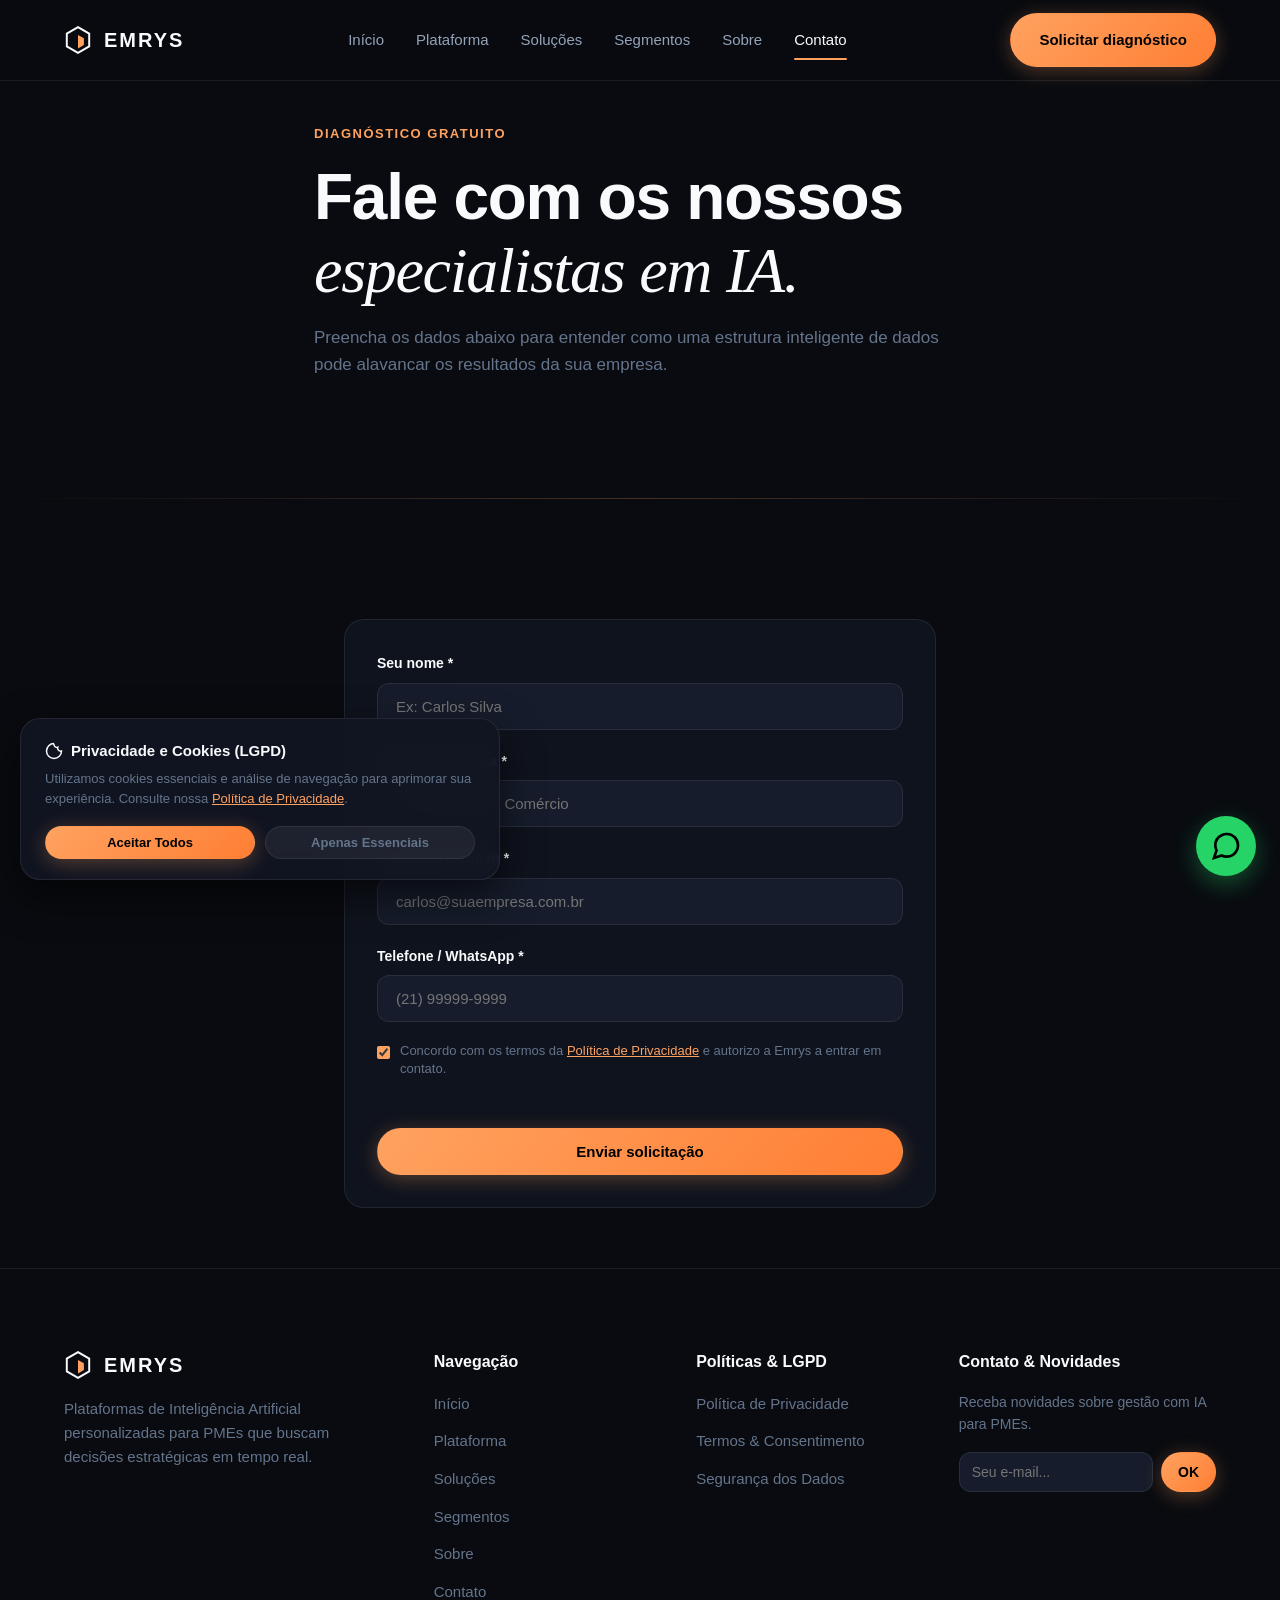
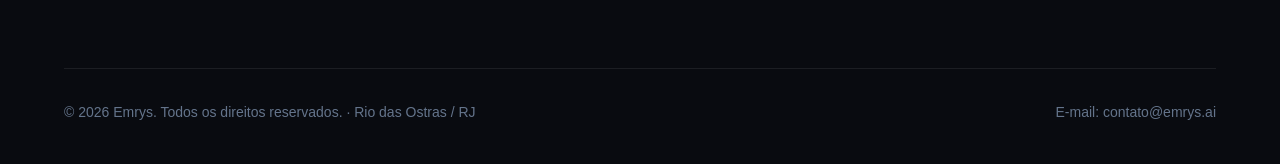
==== commit 4d252495: "security: update index.html and contato.html with refined CSP headers" ====
--- a/contato.html
+++ b/contato.html
@@ -3,13 +3,13 @@
 <head>
 <meta charset="UTF-8">
 <meta name="viewport" content="width=device-width, initial-scale=1.0">
-<meta http-equiv="Content-Security-Policy" content="default-src 'self' https: data: 'unsafe-inline'; img-src 'self' https: data:; style-src 'self' https: 'unsafe-inline'; font-src 'self' https: data:;">
+<meta http-equiv="Content-Security-Policy" content="default-src 'self' https: data:; script-src 'self' https: 'unsafe-inline'; style-src 'self' https: 'unsafe-inline'; img-src 'self' https: data: blob:; font-src 'self' https: data:; connect-src 'self' https:;">
 <meta name="referrer" content="strict-origin-when-cross-origin">
 <title>Contato — Emrys</title>
 <meta name="description" content="Solicite um diagnóstico gratuito ou fale com a Emrys pelo WhatsApp.">
 <link rel="canonical" href="https://gustavoverli32.github.io/emyrs2/contato.html">
 <meta property="og:title" content="Contato — Emrys">
-<meta property="og:description" content="Quero conhecer a Emrys. Solicite seu diagnóstico gratuito.">
+<meta property="og:description" content="Fale com a Emrys e descubra como aplicar IA na sua empresa.">
 <meta property="og:type" content="website">
 
 <!-- Preload Fonts -->
@@ -37,7 +37,7 @@
       <a href="solucoes.html">Soluções</a>
       <a href="segmentos.html">Segmentos</a>
       <a href="sobre.html">Sobre</a>
-      <a href="contato.html" aria-current="page">Contato</a>
+      <a href="contato.html" class="active">Contato</a>
     </div>
     <div class="nav-actions">
       <a class="btn btn-primary" href="contato.html">Solicitar diagnóstico</a>
@@ -52,135 +52,74 @@
 
 <main id="main">
 
-<section class="glow-top grid-bg" style="padding-top:100px">
-  <div class="container text-center" style="max-width:840px">
-    <div class="eyebrow">Fale com a gente</div>
+<section class="glow-top grid-bg" style="padding-top:120px;padding-bottom:60px">
+  <div class="container" style="max-width:700px">
+    <div class="eyebrow">Diagnóstico Gratuito</div>
     <h1>
-      <span class="t-sans">Quero conhecer</span>
-      <em class="t-serif">a Emrys.</em>
+      <span class="t-sans">Fale com os nossos</span>
+      <em class="t-serif">especialistas em IA.</em>
     </h1>
-    <p class="lead" style="max-width:720px;margin:0 auto 32px">Conte como sua empresa funciona. A Emrys analisa suas necessidades e apresenta uma solução personalizada para seus principais desafios de gestão.</p>
+    <p class="text-dim" style="font-size:17px;margin-top:16px">
+      Preencha os dados abaixo para entender como uma estrutura inteligente de dados pode alavancar os resultados da sua empresa.
+    </p>
   </div>
 </section>
 
 <hr class="hr-glow">
 
-<section class="section-surface">
-  <div class="container" style="max-width:800px">
-    <div id="form-success" class="card-glass text-center" hidden>
-      <div class="card-title" style="color:var(--accent)">Recebemos seu contato!</div>
-      <p class="card-body">Nossa equipe analisará as informações do seu negócio e retornará em breve.</p>
-    </div>
+<section style="padding:60px 24px">
+  <div class="container" style="max-width:640px">
+    <div class="card-glass">
+      <form id="contact-form" style="display:flex;flex-direction:column;gap:20px">
+        <input type="text" name="hp_check" style="display:none" tabindex="-1" autocomplete="off">
+        
+        <div>
+          <label style="display:block;font-size:14px;font-weight:600;margin-bottom:8px">Seu nome *</label>
+          <input class="input" type="text" name="nome" placeholder="Ex: Carlos Silva" required>
+          <span style="color:var(--accent);font-size:12px" data-error-for="nome"></span>
+        </div>
 
-    <div id="form-fallback-notice" class="card-glass text-center" hidden>
-      <div class="card-title">Obrigado pelo seu interesse!</div>
-      <p class="card-body" style="margin-bottom:20px">Para um atendimento imediato enquanto nosso servidor de formulário finaliza a configuração, acesse diretamente:</p>
-      <div style="display:flex;justify-content:center;gap:16px;flex-wrap:wrap">
-        <a class="btn btn-primary" data-wa-link>Conversar no WhatsApp</a>
-        <a class="btn btn-secondary" href="mailto:contato@emrys.ai">Enviar E-mail Direto</a>
-      </div>
-    </div>
+        <div>
+          <label style="display:block;font-size:14px;font-weight:600;margin-bottom:8px">Nome da empresa *</label>
+          <input class="input" type="text" name="empresa" placeholder="Ex: Grupo Silva Comércio" required>
+          <span style="color:var(--accent);font-size:12px" data-error-for="empresa"></span>
+        </div>
 
-    <form id="contact-form" class="grid grid-2">
-      <!-- Honeypot Bot Field -->
-      <input type="text" name="hp_check" class="hp-field" tabindex="-1" aria-hidden="true" autocomplete="off">
+        <div>
+          <label style="display:block;font-size:14px;font-weight:600;margin-bottom:8px">E-mail corporativo *</label>
+          <input class="input" type="email" name="email" placeholder="carlos@suaempresa.com.br" required>
+          <span style="color:var(--accent);font-size:12px" data-error-for="email"></span>
+        </div>
 
-      <div class="field">
-        <label for="nome">Nome completo</label>
-        <input class="input" id="nome" name="nome" autocomplete="name" required>
-        <span data-error-for="nome" style="color:var(--accent);font-size:13px"></span>
+        <div>
+          <label style="display:block;font-size:14px;font-weight:600;margin-bottom:8px">Telefone / WhatsApp *</label>
+          <input class="input" type="tel" name="telefone" placeholder="(21) 99999-9999" required>
+          <span style="color:var(--accent);font-size:12px" data-error-for="telefone"></span>
+        </div>
+
+        <div style="display:flex;align-items:flex-start;gap:10px">
+          <input type="checkbox" name="consent" id="consent" checked style="margin-top:4px;accent-color:var(--accent)">
+          <label for="consent" style="font-size:13px;color:var(--text-dim);line-height:1.4">
+            Concordo com os termos da <a href="politica-de-privacidade.html" style="color:var(--accent);text-decoration:underline">Política de Privacidade</a> e autorizo a Emrys a entrar em contato.
+          </label>
+        </div>
+        <span style="color:var(--accent);font-size:12px" data-error-for="consent"></span>
+
+        <button class="btn btn-primary" type="submit" style="width:100%;margin-top:10px">Enviar solicitação</button>
+      </form>
+
+      <div id="form-success" hidden style="text-align:center;padding:40px 20px">
+        <div style="font-size:48px;margin-bottom:16px">✅</div>
+        <h2>Solicitação Recebida!</h2>
+        <p style="margin-top:12px">Nossa equipe entrará em contato em breve para agendar seu diagnóstico estratégico.</p>
       </div>
 
-      <div class="field">
-        <label for="empresa">Nome da empresa</label>
-        <input class="input" id="empresa" name="empresa" autocomplete="organization" required>
-        <span data-error-for="empresa" style="color:var(--accent);font-size:13px"></span>
+      <div id="form-fallback-notice" hidden style="text-align:center;padding:40px 20px">
+        <div style="font-size:48px;margin-bottom:16px">💬</div>
+        <h2>Atendimento Direto pelo WhatsApp</h2>
+        <p style="margin-top:12px;margin-bottom:24px">Para um atendimento imediato, fale agora mesmo com o nosso time técnico no WhatsApp.</p>
+        <a class="btn btn-primary" data-wa-link>Conversar no WhatsApp</a>
       </div>
-
-      <div class="field">
-        <label for="segmento">Segmento de atuação</label>
-        <input class="input" id="segmento" name="segmento" placeholder="Ex: Comércio, Indústria, Serviços">
-      </div>
-
-      <div class="field">
-        <label for="telefone">Telefone / WhatsApp</label>
-        <input class="input" id="telefone" name="telefone" type="tel" inputmode="tel" autocomplete="tel" required>
-        <span data-error-for="telefone" style="color:var(--accent);font-size:13px"></span>
-      </div>
-
-      <div class="field" style="grid-column:1/-1">
-        <label for="email">E-mail corporativo</label>
-        <input class="input" id="email" name="email" type="email" inputmode="email" autocomplete="email" required>
-        <span data-error-for="email" style="color:var(--accent);font-size:13px"></span>
-      </div>
-
-      <div class="field">
-        <label for="funcionarios">Número de funcionários</label>
-        <select class="input" id="funcionarios" name="funcionarios">
-          <option value="">Selecione</option>
-          <option value="1-5">1 a 5</option>
-          <option value="6-20">6 a 20</option>
-          <option value="21-50">21 a 50</option>
-          <option value="51+">Mais de 50</option>
-        </select>
-      </div>
-
-      <div class="field">
-        <label for="faturamento">Faturamento aproximado</label>
-        <select class="input" id="faturamento" name="faturamento">
-          <option value="">Selecione</option>
-          <option value="ate-50k">Até R$ 50 mil/mês</option>
-          <option value="50-200k">R$ 50 mil a R$ 200 mil/mês</option>
-          <option value="200k+">Acima de R$ 200 mil/mês</option>
-        </select>
-      </div>
-
-      <div class="field" style="grid-column:1/-1">
-        <label>Quais áreas deseja melhorar na gestão?</label>
-        <div style="display:flex;flex-wrap:wrap;gap:10px;margin-top:6px">
-          <label class="chip" style="cursor:pointer"><input type="checkbox" name="areas" value="Financeiro" style="margin-right:6px">Financeiro</label>
-          <label class="chip" style="cursor:pointer"><input type="checkbox" name="areas" value="Administrativo" style="margin-right:6px">Administrativo</label>
-          <label class="chip" style="cursor:pointer"><input type="checkbox" name="areas" value="Estoque" style="margin-right:6px">Estoque</label>
-          <label class="chip" style="cursor:pointer"><input type="checkbox" name="areas" value="Vendas" style="margin-right:6px">Vendas</label>
-          <label class="chip" style="cursor:pointer"><input type="checkbox" name="areas" value="Fiscal" style="margin-right:6px">Fiscal</label>
-          <label class="chip" style="cursor:pointer"><input type="checkbox" name="areas" value="RH" style="margin-right:6px">RH</label>
-        </div>
-      </div>
-
-      <div class="field" style="grid-column:1/-1">
-        <label for="mensagem">Conte um pouco sobre sua empresa</label>
-        <textarea class="input" id="mensagem" name="mensagem" placeholder="Descreva os principais desafios atuais da sua empresa..."></textarea>
-      </div>
-
-      <div class="checkbox-row" style="grid-column:1/-1">
-        <input type="checkbox" id="consent" name="consent" required>
-        <label for="consent">Concordo com o uso dos meus dados para retorno comercial, conforme a <a href="politica-de-privacidade.html">Política de Privacidade</a>.</label>
-      </div>
-      <span data-error-for="consent" style="grid-column:1/-1;color:var(--accent);font-size:13px"></span>
-
-      <button class="btn btn-primary btn-block" type="submit" style="grid-column:1/-1;margin-top:12px">Solicitar diagnóstico gratuito</button>
-      <a class="btn btn-secondary btn-block" data-wa-link="Olá! Gostaria de agendar um diagnóstico comercial da Emrys." style="grid-column:1/-1">Falar no WhatsApp</a>
-    </form>
-  </div>
-</section>
-
-<section>
-  <div class="container grid grid-4">
-    <div class="card-glass">
-      <div class="eyebrow">WhatsApp</div>
-      <div style="font-weight:700;font-size:16px" data-wa-display>[a confirmar]</div>
-    </div>
-    <div class="card-glass">
-      <div class="eyebrow">E-mail</div>
-      <div style="font-weight:700;font-size:16px">contato@emrys.ai</div>
-    </div>
-    <div class="card-glass">
-      <div class="eyebrow">Localização</div>
-      <div style="font-weight:700;font-size:16px">Rio das Ostras, RJ</div>
-    </div>
-    <div class="card-glass">
-      <div class="eyebrow">Horário</div>
-      <div style="font-weight:700;font-size:16px">Seg. a sex., 9h às 18h</div>
     </div>
   </div>
 </section>
@@ -242,4 +181,4 @@
 
 <script src="js/main.js"></script>
 </body>
-</html>
+</html>
--- a/css/styles.css
+++ b/css/styles.css
@@ -1,951 +1,308 @@
-/* Emrys — Visual Redesign Stylesheet (HTML + CSS + JS Vanilla) */
-@import url('https://api.fontshare.com/v2/css?f[]=satoshi@400,500,700&display=swap');
-@import url('https://fonts.googleapis.com/css2?family=Instrument+Serif:ital@1&display=swap');
-
-:root{
-  /* Superfícies */
-  --bg:            #000000;
-  --surface:       rgba(255,255,255,.05);
-  --surface-2:     #0A0A0A;
-  --border:        rgba(255,255,255,.10);
-  --divider:       rgba(255,255,255,.10);
-
-  /* Texto */
-  --text:          #FFFFFF;
-  --text-muted:    rgba(255,255,255,.80);
-  --text-dim:      rgba(255,255,255,.50);
-
-  /* Acento laranja */
-  --accent:        #FFA260;
-  --accent-600:    #FFB27A;
-  --accent-glow:   #FF6A00;
-  --accent-100:    rgba(255,162,96,.05);
-
-  /* Glow azul frio */
-  --blue:          #398FFF;
-  --blue-soft:     rgba(57,143,255,.40);
-  --violet-border: rgba(105,87,186,.25);
-  --line:          #7EC2F4;
-
-  /* Sombras */
-  --shadow-sm:     0 1px 2px rgba(0,0,0,.4);
-  --shadow-md:     0 6px 20px rgba(0,0,0,.45);
-  --shadow-lg:     0 20px 50px rgba(0,0,0,.55);
-  --shadow-btn:    var(--violet-border) 0 0 0 1px,
-                   rgba(0,0,0,.25) 0 2px 4px,
-                   rgba(255,255,255,.10) 0 4px 4px inset;
-  --shadow-accent: var(--accent-glow) 0 0 15px 2px;
-
-  /* Tipografia */
-  --font-heading:  'Satoshi', 'Archivo', system-ui, sans-serif;
-  --font-body:     'Satoshi', 'Archivo', system-ui, sans-serif;
-  --font-display:  'Instrument Serif', Georgia, serif;
-
-  /* Raios */
-  --r-sm: 8px;  --r-md: 12px;  --r-lg: 16px;  --r-xl: 30px;  --r-pill: 99px;
-
-  /* Layout */
-  --container: 1240px;
-  --section-y: 140px;
-  --section-y-mobile: 80px;
-}
-
-*, *::before, *::after { box-sizing: border-box; }
-html { scroll-behavior: smooth; }
-img, svg, video, canvas { max-width: 100%; height: auto; }
-body.nav-open { overflow: hidden; }
+/* ==========================================================================
+   EMRYS — DESIGN SYSTEM (Dark Modern / High Performance)
+   ========================================================================== */
+
+:root {
+  --bg: #090B10;
+  --surface-1: #0F131D;
+  --surface-2: #161C2B;
+  --surface-3: #1F273B;
+  --border: rgba(255, 255, 255, 0.08);
+  --border-glow: rgba(255, 162, 96, 0.25);
+  
+  --text: #F8FAFC;
+  --text-muted: #94A3B8;
+  --text-dim: #64748B;
+  
+  --accent: #FFA260;
+  --accent-hover: #FFB37C;
+  --accent-glow: rgba(255, 162, 96, 0.15);
+  
+  --emerald: #10B981;
+  --sapphire: #38BDF8;
+  --purple: #A855F7;
+  
+  --r-sm: 8px;
+  --r-md: 12px;
+  --r-lg: 20px;
+  --r-full: 9999px;
+  
+  --shadow-sm: 0 4px 12px rgba(0, 0, 0, 0.3);
+  --shadow-lg: 0 16px 40px -8px rgba(0, 0, 0, 0.6);
+  --shadow-glow: 0 0 32px rgba(255, 162, 96, 0.2);
+
+  --container: 1200px;
+}
+
+/* Reset & Base */
+*, *::before, *::after {
+  box-sizing: border-box;
+  margin: 0;
+  padding: 0;
+}
+
+html {
+  font-family: 'Satoshi', -apple-system, BlinkMacSystemFont, 'Segoe UI', Roboto, sans-serif;
+  background-color: var(--bg);
+  color: var(--text);
+  scroll-behavior: smooth;
+  -webkit-font-smoothing: antialiased;
+}
 
 body {
-  margin: 0;
-  background: var(--bg);
-  color: var(--text);
-  font-family: var(--font-body);
-  font-size: 18px;
-  line-height: 28px;
-  font-weight: 400;
   overflow-x: hidden;
-  -webkit-font-smoothing: antialiased;
-}
-
-/* --- Tipografia & Headings --- */
-h1, h2, h3, h4, h5, h6 {
-  font-family: var(--font-heading);
-  font-weight: 500;
-  line-height: 1.12;
-  letter-spacing: normal;
-  margin: 0 0 16px;
-  color: var(--text);
-}
-
-h1 { font-size: clamp(40px, 5.6vw, 80px); }
-h2 { font-size: clamp(32px, 4.4vw, 64px); }
-h3 { font-size: 24px; line-height: 32px; font-weight: 700; }
-h4 { font-size: 20px; line-height: 28px; font-weight: 700; }
-p { margin: 0 0 16px; }
-a { color: var(--accent); text-decoration: none; transition: color .2s ease; }
-a:hover { color: var(--accent-600); }
-
-.lead { font-size: 20px; line-height: 32px; font-weight: 500; color: var(--text-muted); }
-.text-muted { color: var(--text-muted); }
-.text-dim { color: var(--text-dim); }
-
-/* Assinatura Visual: Títulos em 2 Linhas */
-.t-sans, .t-serif { display: block; }
-.t-serif {
-  font-family: var(--font-display);
-  font-style: italic;
-  font-weight: 400;
-  color: var(--accent);
-}
-
-.skip-link {
-  position: absolute;
-  left: -999px;
-  top: 0;
-  background: var(--accent);
-  color: #000;
-  padding: 10px 18px;
-  z-index: 200;
-  border-radius: var(--r-sm);
-  font-weight: 700;
-}
-.skip-link:focus { left: 16px; top: 16px; }
-:focus-visible { outline: 2px solid var(--accent); outline-offset: 3px; }
-
-/* --- Layout & Utilities --- */
+  line-height: 1.6;
+}
+
+/* Typography */
+.t-sans { font-family: 'Satoshi', sans-serif; }
+.t-serif { font-family: 'Instrument Serif', serif; font-style: italic; font-weight: 400; }
+
+h1, h2, h3, h4 {
+  color: var(--text);
+  letter-spacing: -0.02em;
+  line-height: 1.15;
+}
+
+h1 {
+  font-size: clamp(36px, 5vw, 64px);
+  font-weight: 700;
+}
+
+h2 {
+  font-size: clamp(28px, 4vw, 44px);
+  font-weight: 700;
+}
+
+h3 {
+  font-size: clamp(20px, 2.5vw, 28px);
+  font-weight: 700;
+}
+
+p {
+  color: var(--text-muted);
+  font-size: 16px;
+}
+
+a {
+  color: inherit;
+  text-decoration: none;
+  transition: color 0.2s ease;
+}
+
+/* Layout Utilities */
 .container {
+  width: 100%;
   max-width: var(--container);
   margin: 0 auto;
   padding: 0 24px;
 }
-@media (min-width: 1024px) {
-  .container { padding: 0 80px; }
-}
-
-section {
-  padding: var(--section-y) 24px;
-  position: relative;
-}
-@media (max-width: 600px) {
-  section { padding: var(--section-y-mobile) 20px; }
-  .container { padding: 0 20px; }
-}
-
-.section-surface {
-  background: var(--surface-2);
-  border-top: 1px solid var(--border);
+
+/* Accessibility */
+.skip-link {
+  position: absolute;
+  top: -100px;
+  left: 16px;
+  background: var(--accent);
+  color: #000;
+  padding: 12px 24px;
+  border-radius: var(--r-sm);
+  font-weight: 700;
+  z-index: 999;
+  transition: top 0.2s ease;
+}
+.skip-link:focus { top: 16px; }
+
+/* Buttons */
+.btn {
+  display: inline-flex;
+  align-items: center;
+  justify-content: center;
+  gap: 8px;
+  padding: 14px 28px;
+  border-radius: var(--r-full);
+  font-weight: 600;
+  font-size: 15px;
+  cursor: pointer;
+  border: 1px solid transparent;
+  transition: all 0.25s cubic-bezier(0.16, 1, 0.3, 1);
+}
+
+.btn-primary {
+  background: linear-gradient(135deg, #FFA260 0%, #FF7E33 100%);
+  color: #000000;
+  font-weight: 700;
+  box-shadow: 0 4px 20px rgba(255, 162, 96, 0.3);
+}
+
+.btn-primary:hover {
+  transform: translateY(-2px);
+  box-shadow: 0 8px 28px rgba(255, 162, 96, 0.45);
+}
+
+.btn-secondary {
+  background: rgba(255, 255, 255, 0.05);
+  border-color: var(--border);
+  color: var(--text);
+  backdrop-filter: blur(12px);
+}
+
+.btn-secondary:hover {
+  background: rgba(255, 255, 255, 0.1);
+  border-color: rgba(255, 255, 255, 0.2);
+  transform: translateY(-2px);
+}
+
+/* Header & Navigation */
+header {
+  position: fixed;
+  top: 0;
+  left: 0;
+  right: 0;
+  z-index: 80;
+  background: rgba(9, 11, 16, 0.85);
+  backdrop-filter: blur(16px);
   border-bottom: 1px solid var(--border);
 }
 
-.section-header {
-  text-align: center;
-  max-width: 840px;
-  margin: 0 auto 64px;
-}
-.section-header.text-left {
-  text-align: left;
-  margin-left: 0;
-}
-
-/* Gradientes Assinatura */
-.glow-top { position: relative; isolation: isolate; }
-.glow-top::before {
-  content: "";
-  position: absolute;
-  inset: 0;
-  z-index: -1;
-  pointer-events: none;
-  background: radial-gradient(40% 50% at 50% -7%, rgba(57,143,255,.35) 0%, rgba(57,143,255,.02) 100%);
-}
-
-.grid-bg { position: relative; isolation: isolate; }
-.grid-bg::after {
-  content: "";
-  position: absolute;
-  inset: 0;
-  z-index: -1;
-  pointer-events: none;
-  background-image:
-    linear-gradient(rgba(255,255,255,.03) 1px, transparent 1px),
-    linear-gradient(90deg, rgba(255,255,255,.03) 1px, transparent 1px);
-  background-size: 160px 160px;
-  mask-image: radial-gradient(70% 60% at 50% 40%, #000 0%, transparent 100%);
-}
-
-.hr-glow {
-  height: 1px;
-  border: 0;
-  background: linear-gradient(90deg, transparent, var(--line) 48%, transparent);
-  margin: 0;
-  opacity: .7;
-}
-
-/* --- Navigation (Floating Glass Pill) --- */
-header {
-  position: sticky;
-  top: 16px;
-  z-index: 50;
-  padding: 0 16px;
-}
-
 .nav {
+  display: flex;
+  align-items: center;
+  justify-content: space-between;
+  height: 80px;
+  padding: 0 24px;
   max-width: var(--container);
   margin: 0 auto;
-  display: flex;
-  align-items: center;
-  justify-content: space-between;
-  gap: 20px;
 }
 
 .nav-brand {
   display: flex;
   align-items: center;
   gap: 12px;
-  font-family: var(--font-heading);
-  font-weight: 700;
-  font-size: 18px;
-  color: var(--text);
-  text-decoration: none;
-  white-space: nowrap;
+  font-weight: 800;
+  font-size: 20px;
+  letter-spacing: 2px;
+  color: var(--text);
 }
 
 .nav-links {
-  background: var(--surface);
-  backdrop-filter: blur(16px);
-  -webkit-backdrop-filter: blur(16px);
-  border: 1px solid var(--border);
-  border-radius: var(--r-pill);
-  padding: 8px 24px;
-  display: flex;
-  align-items: center;
-  gap: 28px;
-  list-style: none;
-  margin: 0;
+  display: flex;
+  align-items: center;
+  gap: 32px;
 }
 
 .nav-links a {
+  font-size: 15px;
+  font-weight: 500;
   color: var(--text-muted);
-  font-size: 15px;
-  font-weight: 400;
-  transition: color .25s ease;
-}
-.nav-links a:hover, .nav-links a[aria-current="page"] {
-  color: var(--text);
+  position: relative;
+  padding: 8px 0;
+}
+
+.nav-links a:hover,
+.nav-links a.active {
+  color: var(--text);
+}
+
+.nav-links a.active::after {
+  content: '';
+  position: absolute;
+  bottom: 0;
+  left: 0;
+  right: 0;
+  height: 2px;
+  background: var(--accent);
+  border-radius: var(--r-full);
 }
 
 .nav-actions {
   display: flex;
   align-items: center;
-  gap: 12px;
+  gap: 16px;
 }
 
 .nav-toggle {
   display: none;
-  background: var(--surface);
+  background: none;
   border: 1px solid var(--border);
-  border-radius: var(--r-pill);
-  color: var(--text);
-  padding: 10px 16px;
-  font-size: 14px;
-  font-weight: 500;
+  color: var(--text);
+  padding: 8px 12px;
+  border-radius: var(--r-sm);
   cursor: pointer;
-  min-height: 44px;
-  min-width: 44px;
-}
-
-.nav-backdrop {
-  display: none;
-  position: fixed;
-  inset: 0;
-  background: rgba(0,0,0,.75);
-  backdrop-filter: blur(4px);
-  z-index: 70;
-}
-
-@media (max-width: 820px) {
-  header { top: 12px; }
+}
+
+@media (max-width: 900px) {
   .nav-links {
     position: fixed;
-    inset: 0 0 0 auto;
-    top: 0;
+    top: 80px;
+    left: 0;
     right: 0;
-    height: 100vh;
-    width: min(340px, 86vw);
-    background: #0A0A0A;
-    border-left: 1px solid var(--border);
-    border-radius: 0;
-    display: flex;
+    background: var(--surface-1);
     flex-direction: column;
-    align-items: flex-start;
-    gap: 20px;
-    padding: 96px 28px 28px;
-    z-index: 80;
-    transform: translateX(100%);
-    transition: transform .3s cubic-bezier(.16,1,.3,1);
-    overflow-y: auto;
+    padding: 32px;
+    border-bottom: 1px solid var(--border);
+    transform: translateY(-150%);
+    transition: transform 0.3s ease;
   }
-  .nav-links.open { transform: translateX(0); }
+  .nav-links.open { transform: translateY(0); }
   .nav-toggle { display: flex; align-items: center; gap: 8px; }
-  .nav-backdrop.open { display: block; }
-  .nav-links a { font-size: 18px; color: var(--text); padding: 6px 0; }
-  .nav-links .btn { width: 100%; text-align: center; margin-top: 12px; }
-}
-
-/* --- Buttons --- */
-.btn {
-  display: inline-flex;
-  align-items: center;
-  justify-content: center;
-  gap: 10px;
-  border-radius: var(--r-pill);
-  padding: 14px 28px;
-  font-weight: 500;
-  font-size: 15px;
-  font-family: var(--font-heading);
-  letter-spacing: normal;
-  text-decoration: none;
-  cursor: pointer;
-  border: 1px solid transparent;
-  min-height: 44px;
-  white-space: nowrap;
-  transition: background .3s ease, box-shadow .3s ease, border-color .3s ease;
-}
-
-.btn-primary {
-  background: #0A0A0A;
-  color: var(--text);
-  box-shadow: var(--shadow-btn);
+}
+
+/* Glass Cards & Elements */
+.card-glass {
+  background: var(--surface-1);
+  border: 1px solid var(--border);
+  border-radius: var(--r-lg);
+  padding: 32px;
+  transition: all 0.3s ease;
   position: relative;
   overflow: hidden;
-  border: 1px solid rgba(255,255,255,.12);
-}
-
-.btn-primary::before {
-  content: "";
-  position: absolute;
-  inset: 0;
-  pointer-events: none;
-  background: radial-gradient(40% 70% at 50% 0%, var(--blue) 0%, rgba(255,255,255,0) 100%);
-  opacity: .55;
-  transition: opacity .3s ease;
-}
-.btn-primary:hover::before { opacity: 1; }
-.btn-primary:hover { color: #FFFFFF; }
-
-.btn-secondary {
-  background: var(--surface);
-  backdrop-filter: blur(12px);
-  -webkit-backdrop-filter: blur(12px);
-  border: 1px solid var(--border);
-  color: var(--text);
-}
-.btn-secondary:hover {
-  background: rgba(255,255,255,.10);
-  border-color: rgba(255,255,255,.25);
-  color: #FFFFFF;
-}
-
-.btn-block { width: 100%; }
-
-/* --- Eyebrow Pills --- */
-h6, .eyebrow {
+}
+
+.card-glass:hover {
+  border-color: rgba(255, 255, 255, 0.16);
+  transform: translateY(-4px);
+  box-shadow: var(--shadow-lg);
+}
+
+.eyebrow {
   display: inline-flex;
   align-items: center;
   gap: 8px;
-  width: fit-content;
-  background: var(--surface);
-  backdrop-filter: blur(12px);
-  -webkit-backdrop-filter: blur(12px);
-  border: 1px solid var(--border);
-  border-radius: var(--r-pill);
-  padding: 6px 16px;
-  margin-bottom: 20px;
-  font-size: 14px;
-  font-weight: 400;
-  letter-spacing: normal;
-  text-transform: none;
-  color: var(--text-dim);
-}
-
-/* --- Cards & Glass Surfaces --- */
-.card {
+  font-size: 13px;
+  font-weight: 700;
+  text-transform: uppercase;
+  letter-spacing: 1.5px;
+  color: var(--accent);
+  margin-bottom: 16px;
+}
+
+.text-dim { color: var(--text-dim); }
+
+.hr-glow {
+  border: none;
+  height: 1px;
+  background: linear-gradient(90deg, transparent 0%, var(--border-glow) 50%, transparent 100%);
+  margin: 60px 0;
+}
+
+/* Form Styling */
+.input, .textarea, .select {
+  width: 100%;
   background: var(--surface-2);
   border: 1px solid var(--border);
   border-radius: var(--r-md);
-  padding: 32px;
-  box-shadow: none;
-  transition: border-color .3s ease, transform .4s ease;
-}
-.card:hover { border-color: rgba(255,255,255,.18); }
-
-.card-glass {
-  background: var(--surface);
-  backdrop-filter: blur(12px);
-  -webkit-backdrop-filter: blur(12px);
-  border: 1px solid var(--border);
-  border-radius: var(--r-md);
-  padding: 32px;
-}
-
-.card-xl {
-  border-radius: var(--r-xl);
-  padding: 48px;
-}
-
-.card-kicker {
-  font-size: 12px;
-  letter-spacing: .05em;
-  text-transform: uppercase;
-  color: var(--accent);
-  margin-bottom: 8px;
-  font-weight: 700;
-}
-.card-title {
-  font-family: var(--font-heading);
-  font-weight: 700;
-  font-size: 24px;
-  line-height: 32px;
-  margin-bottom: 12px;
-}
-.card-body {
-  font-size: 16px;
-  line-height: 26px;
-  color: var(--text-muted);
-  margin: 0;
-}
-
-/* Icon Circle */
-.icon-circle {
-  width: 64px;
-  height: 64px;
-  border-radius: 100%;
-  background: var(--accent-100);
-  border: 1px solid var(--border);
-  display: flex;
-  align-items: center;
-  justify-content: center;
-  color: var(--accent);
-  flex: none;
-  transition: box-shadow .3s ease, border-color .3s ease;
-}
-.icon-circle.is-active, .icon-circle:hover {
-  box-shadow: var(--shadow-accent);
+  padding: 14px 18px;
+  color: var(--text);
+  font-family: inherit;
+  font-size: 15px;
+  outline: none;
+  transition: border-color 0.2s ease, box-shadow 0.2s ease;
+}
+
+.input:focus, .textarea:focus, .select:focus {
   border-color: var(--accent);
-}
-
-/* --- Forms & Inputs --- */
-.field { display: flex; flex-direction: column; gap: 8px; margin-bottom: 20px; }
-.field label { font-size: 14px; font-weight: 500; color: var(--text-muted); }
-
-.input {
-  width: 100%;
-  min-height: 48px;
-  padding: 12px 18px;
-  font-family: var(--font-body);
-  font-size: 16px;
-  color: var(--text);
-  background: var(--surface);
-  border: 1px solid var(--border);
-  border-radius: var(--r-md);
-  transition: border-color .2s ease, box-shadow .2s ease;
-}
-.input::placeholder { color: var(--text-dim); }
-.input:focus-visible {
-  border-color: var(--accent);
-  box-shadow: 0 0 0 3px var(--accent-100);
-  outline: none;
-}
-textarea.input { min-height: 120px; resize: vertical; }
-
-.checkbox-row {
-  display: flex;
-  align-items: flex-start;
-  gap: 10px;
-  font-size: 14px;
-  color: var(--text-muted);
-}
-.checkbox-row input { margin-top: 4px; accent-color: var(--accent); width: 18px; height: 18px; }
-
-.chip {
-  cursor: pointer;
-  border: 1px solid var(--border);
-  border-radius: var(--r-pill);
-  font-size: 14px;
-  padding: 10px 18px;
-  background: var(--surface);
-  color: var(--text-muted);
-  transition: all .2s ease;
-}
-.chip[aria-pressed="true"], .chip.active {
-  border-color: var(--accent);
-  color: var(--accent);
-  background: var(--accent-100);
-}
-
-/* Honeypot hidden input */
-.hp-field { position: absolute; left: -9999px; width: 1px; height: 1px; overflow: hidden; opacity: 0; }
-
-/* --- Grids --- */
-.grid { display: grid; gap: 24px; }
-.grid-2 { grid-template-columns: repeat(2, 1fr); }
-.grid-3 { grid-template-columns: repeat(3, 1fr); }
-.grid-4 { grid-template-columns: repeat(4, 1fr); }
-.grid-auto { grid-template-columns: repeat(auto-fit, minmax(280px, 1fr)); }
-
-@media (max-width: 900px) {
-  .grid-2, .grid-3, .grid-4 { grid-template-columns: 1fr; }
-}
-
-/* --- Hero Section --- */
-.hero {
-  min-height: 85vh;
-  display: flex;
-  align-items: center;
-  padding: 80px 24px;
-}
-.hero-grid {
-  display: grid;
-  grid-template-columns: minmax(0, 1.1fr) minmax(0, 0.9fr);
-  gap: 64px;
-  align-items: center;
-  width: 100%;
-}
-@media (max-width: 900px) {
-  .hero-grid { grid-template-columns: 1fr; gap: 40px; text-align: center; }
-  .hero .eyebrow { margin: 0 auto 20px; }
-  .hero-ctas { justify-content: center; }
-}
-.hero-ctas { display: flex; gap: 16px; flex-wrap: wrap; margin-top: 32px; }
-
-.hero-illustration {
-  position: relative;
-  height: 380px;
-  width: 100%;
-  max-width: 460px;
-  margin-left: auto;
-}
-@media (max-width: 900px) {
-  .hero-illustration { margin: 20px auto 0; height: 320px; }
-}
-
-.hero-node {
-  position: absolute;
-  width: 56px;
-  height: 56px;
-  border-radius: 50%;
-  background: var(--surface-2);
-  border: 1px solid var(--border);
-  display: flex;
-  align-items: center;
-  justify-content: center;
-  color: var(--blue);
-  box-shadow: var(--shadow-md);
-  transition: transform .3s ease;
-}
-
-.hero-brain {
-  position: absolute;
-  left: 50%;
-  top: 45%;
-  transform: translate(-50%, -50%);
-  width: 88px;
-  height: 88px;
-  border-radius: 50%;
-  background: var(--accent);
-  color: #000;
-  display: flex;
-  align-items: center;
-  justify-content: center;
-  box-shadow: var(--shadow-accent);
-}
-
-.hero-panel {
-  position: absolute;
-  right: 0;
-  bottom: 0;
-  width: min(340px, 100%);
-  z-index: 2;
-}
-
-/* --- Metrics Banner (Count-up Section) --- */
-.metrics-banner {
-  padding: 48px 0;
-  background: var(--surface-2);
-  border-top: 1px solid var(--border);
-  border-bottom: 1px solid var(--border);
-}
-.metrics-grid {
-  display: grid;
-  grid-template-columns: repeat(4, 1fr);
-  gap: 24px;
-}
-@media (max-width: 900px) { .metrics-grid { grid-template-columns: repeat(2, 1fr); } }
-@media (max-width: 600px) { .metrics-grid { grid-template-columns: 1fr; } }
-
-.metric-card {
-  background: var(--surface);
-  border: 1px solid var(--border);
-  border-radius: var(--r-lg);
-  padding: 28px 24px;
-  text-align: center;
-}
-.metric-num {
-  font-family: var(--font-heading);
-  font-size: clamp(32px, 3.5vw, 48px);
-  font-weight: 700;
-  color: var(--text);
-  line-height: 1;
-  margin-bottom: 8px;
-}
-.metric-num span { color: var(--accent); }
-.metric-label {
-  font-size: 15px;
-  color: var(--text-dim);
-  margin: 0;
-}
-
-/* --- Vertical Timeline --- */
-.timeline {
-  position: relative;
-  max-width: 960px;
-  margin: 0 auto;
-  padding: 40px 0;
-}
-
-.timeline-line {
-  position: absolute;
-  left: 50%;
-  top: 0;
-  bottom: 0;
-  width: 3px;
-  background: rgba(255,255,255,.08);
-  transform: translateX(-50%);
-  border-radius: 99px;
-}
-.timeline-line-fill {
-  position: absolute;
-  left: 0;
-  top: 0;
-  width: 100%;
-  height: 0%;
-  background: linear-gradient(180deg, var(--accent) 0%, var(--accent-glow) 60%, var(--blue) 100%);
-  border-radius: 99px;
-  transition: height 0.15s cubic-bezier(0.1, 0.5, 0.1, 1);
-}
-.timeline-line-fill::after {
-  content: "";
-  position: absolute;
-  bottom: 0;
-  left: 50%;
-  transform: translate(-50%, 50%);
-  width: 12px;
-  height: 12px;
-  border-radius: 50%;
-  background: var(--accent);
-  box-shadow: 0 0 12px 4px var(--accent-glow), 0 0 20px 6px var(--blue-soft);
-  opacity: 0;
-  transition: opacity 0.3s ease;
-}
-.timeline-line-fill.is-active::after {
-  opacity: 1;
-}
-
-.timeline-item {
-  position: relative;
-  display: flex;
-  align-items: center;
-  margin-bottom: 72px;
-}
-.timeline-item:last-child { margin-bottom: 0; }
-
-.timeline-item:nth-child(odd) { justify-content: flex-start; }
-.timeline-item:nth-child(even) { justify-content: flex-end; }
-
-.timeline-card {
-  width: calc(50% - 56px);
-  position: relative;
-  opacity: 0.3;
-  filter: grayscale(60%);
-  transform: translateY(20px);
-  transition: opacity 0.6s cubic-bezier(.16,1,.3,1), transform 0.6s cubic-bezier(.16,1,.3,1), border-color 0.4s ease, box-shadow 0.4s ease, filter 0.6s ease;
-  will-change: opacity, transform;
-}
-.timeline-item:nth-child(odd) .timeline-card { transform: translateX(-30px) translateY(10px); }
-.timeline-item:nth-child(even) .timeline-card { transform: translateX(30px) translateY(10px); }
-
-.timeline-item.is-active .timeline-card {
-  opacity: 1;
-  filter: none;
-  transform: translateX(0) translateY(0);
-  border-color: rgba(255, 162, 96, 0.4);
-  box-shadow: 0 12px 36px rgba(0, 0, 0, 0.5), 0 0 25px rgba(255, 162, 96, 0.12);
-}
-
-.timeline-dot {
-  position: absolute;
-  left: 50%;
-  top: 50%;
-  transform: translate(-50%, -50%) scale(0.9);
-  z-index: 2;
-  background: var(--surface-2);
-  border: 1px solid var(--border);
-  color: var(--text-dim);
-  font-weight: 700;
-  transition: transform 0.4s cubic-bezier(.175, .885, .32, 1.275), background 0.4s ease, border-color 0.4s ease, box-shadow 0.4s ease, color 0.4s ease;
-}
-
-.timeline-item.is-active .timeline-dot {
-  transform: translate(-50%, -50%) scale(1.15);
-  background: #0A0A0A;
-  border-color: var(--accent);
-  color: var(--accent);
-  box-shadow: var(--shadow-accent);
-}
-
-@media (max-width: 760px) {
-  .timeline-line { left: 32px; transform: none; }
-  .timeline-item { justify-content: flex-start !important; padding-left: 84px; }
-  .timeline-card { width: 100% !important; transform: translateY(20px) !important; }
-  .timeline-item.is-active .timeline-card { transform: translateY(0) !important; }
-  .timeline-dot { left: 32px; transform: translate(-50%, -50%) scale(0.9); }
-  .timeline-item.is-active .timeline-dot { transform: translate(-50%, -50%) scale(1.15); }
-}
-
-/* --- Infinite Marquee --- */
-.marquee-container {
-  overflow: hidden;
-  position: relative;
-  mask-image: linear-gradient(90deg, transparent, #000 12%, #000 88%, transparent);
-  -webkit-mask-image: linear-gradient(90deg, transparent, #000 12%, #000 88%, transparent);
-  padding: 20px 0;
-}
-
-.marquee-track {
-  display: flex;
-  gap: 24px;
-  width: max-content;
-  animation: marquee 40s linear infinite;
-}
-.marquee-container:hover .marquee-track { animation-play-state: paused; }
-
-.marquee-item {
-  background: var(--surface);
-  border: 1px solid var(--border);
-  border-radius: var(--r-pill);
-  padding: 12px 28px;
-  font-size: 15px;
-  font-weight: 500;
-  color: var(--text-muted);
-  white-space: nowrap;
-  display: flex;
-  align-items: center;
-  gap: 10px;
-}
-.marquee-item svg { color: var(--accent); }
-
-@keyframes marquee {
-  0% { transform: translateX(0); }
-  100% { transform: translateX(-50%); }
-}
-
-/* --- Before / After Cards Grid --- */
-.before-after-grid {
-  display: grid;
-  grid-template-columns: repeat(2, 1fr);
-  gap: 24px;
-}
-@media (max-width: 760px) { .before-after-grid { grid-template-columns: 1fr; } }
-
-.ba-card {
-  background: var(--surface-2);
-  border: 1px solid var(--border);
-  border-radius: var(--r-lg);
-  padding: 32px;
-  display: flex;
-  flex-direction: column;
-  gap: 16px;
-}
-.ba-header { font-size: 16px; font-weight: 700; color: var(--text); }
-.ba-comparison {
-  display: flex;
-  align-items: center;
-  justify-content: space-between;
-  gap: 16px;
-  padding-top: 12px;
-  border-top: 1px solid var(--border);
-}
-.ba-state { display: flex; flex-direction: column; }
-.ba-state-label { font-size: 13px; color: var(--text-dim); text-transform: uppercase; letter-spacing: .05em; }
-.ba-before { font-size: 18px; color: var(--text-dim); text-decoration: line-through; }
-.ba-after { font-size: 32px; font-weight: 700; color: var(--text); }
-.ba-arrow { color: var(--accent); font-size: 20px; }
-
-/* --- Testimonials Carousel --- */
-.carousel {
-  position: relative;
-  overflow: hidden;
-  padding: 16px 0 48px;
-}
-.carousel-track {
-  display: flex;
-  gap: 24px;
-  scroll-snap-type: x mandatory;
-  overflow-x: auto;
-  scrollbar-width: none;
-  -ms-overflow-style: none;
-  padding: 8px 4px;
-}
-.carousel-track::-webkit-scrollbar { display: none; }
-
-.carousel-slide {
-  flex: 0 0 min(420px, 85vw);
-  scroll-snap-align: center;
-}
-
-.testimonial-card {
-  background: var(--surface);
-  backdrop-filter: blur(12px);
-  -webkit-backdrop-filter: blur(12px);
-  border: 1px solid var(--border);
-  border-radius: var(--r-lg);
-  padding: 36px;
-  display: flex;
-  flex-direction: column;
-  justify-content: space-between;
-  height: 100%;
-}
-.testimonial-quote { font-size: 18px; line-height: 28px; color: var(--text); margin-bottom: 24px; font-style: normal; }
-.testimonial-author { display: flex; align-items: center; gap: 16px; }
-.avatar {
-  width: 48px;
-  height: 48px;
-  border-radius: 50%;
-  background: var(--accent-100);
-  border: 1px solid var(--border);
-  display: flex;
-  align-items: center;
-  justify-content: center;
-  color: var(--accent);
-  font-weight: 700;
-}
-.author-info { display: flex; flex-direction: column; }
-.author-name { font-size: 16px; font-weight: 700; color: var(--text); }
-.author-role { font-size: 14px; color: var(--text-dim); }
-
-.carousel-dots {
-  display: flex;
-  justify-content: center;
-  gap: 8px;
-  margin-top: 24px;
-}
-.dot {
-  width: 10px;
-  height: 10px;
-  border-radius: 50%;
-  background: var(--border);
-  border: 0;
-  cursor: pointer;
-  transition: background .3s ease, transform .3s ease;
-}
-.dot.active { background: var(--accent); transform: scale(1.2); }
-
-/* --- FAQ Accordion --- */
-.faq-container {
-  background: var(--surface-2);
-  border: 1px solid var(--border);
-  border-radius: var(--r-xl);
-  padding: 40px;
-  display: flex;
-  flex-direction: column;
-  gap: 16px;
-}
-@media (max-width: 600px) { .faq-container { padding: 20px; } }
-
-.faq-item {
-  background: var(--surface);
-  border: 1px solid var(--border);
-  border-radius: var(--r-md);
-  overflow: hidden;
-  transition: border-color .3s ease;
-}
-.faq-item.open { border-color: rgba(255,255,255,.2); }
-
-.faq-q {
-  width: 100%;
-  padding: 20px 24px;
-  display: flex;
-  justify-content: space-between;
-  align-items: center;
-  background: none;
-  border: 0;
-  color: var(--text);
-  font-family: var(--font-heading);
-  font-size: 18px;
-  font-weight: 700;
-  text-align: left;
-  cursor: pointer;
-  min-height: 44px;
-}
-
-.faq-icon {
-  width: 24px;
-  height: 24px;
-  display: flex;
-  align-items: center;
-  justify-content: center;
-  color: var(--accent);
-  transition: transform .3s ease;
-  flex: none;
-}
-.faq-item.open .faq-icon { transform: rotate(45deg); }
-
-.faq-a-wrapper {
-  display: grid;
-  grid-template-rows: 0fr;
-  transition: grid-template-rows .35s cubic-bezier(.16,1,.3,1);
-}
-.faq-item.open .faq-a-wrapper { grid-template-rows: 1fr; }
-
-.faq-a {
-  overflow: hidden;
-  padding: 0 24px;
-}
-.faq-a-content {
-  padding-bottom: 20px;
-  color: var(--text-muted);
-  font-size: 16px;
-  line-height: 26px;
-}
-
-/* --- Comparison Table --- */
-table.table {
-  width: 100%;
-  border-collapse: separate;
-  border-spacing: 0;
-  background: var(--surface-2);
-  border: 1px solid var(--border);
-  border-radius: var(--r-lg);
-  overflow: hidden;
-}
-table.table th, table.table td {
-  padding: 18px 24px;
-  text-align: left;
-  border-bottom: 1px solid var(--border);
-}
-table.table th {
-  background: var(--surface);
-  font-size: 14px;
-  text-transform: uppercase;
-  letter-spacing: .05em;
-  color: var(--text-dim);
-}
-table.table td:last-child { color: var(--accent); font-weight: 700; }
-table.table tr:last-child td { border-bottom: 0; }
-
-.compare-cards { display: none; flex-direction: column; gap: 16px; }
-@media (max-width: 760px) {
-  table.table { display: none; }
-  .compare-cards { display: flex; }
+  box-shadow: 0 0 0 3px var(--accent-glow);
 }
 
 /* --- WhatsApp Float Button --- */
@@ -1008,19 +365,36 @@
 /* --- Cookie Banner --- */
 .cookie-banner {
   position: fixed;
-  bottom: 24px;
-  left: 24px;
-  right: 24px;
-  max-width: 500px;
+  bottom: max(20px, calc(16px + env(safe-area-inset-bottom)));
+  left: 20px;
+  right: 20px;
+  max-width: 480px;
   z-index: 100;
-  background: var(--surface-2);
+  background: rgba(18, 22, 34, 0.94);
+  backdrop-filter: blur(16px);
+  -webkit-backdrop-filter: blur(16px);
   border: 1px solid var(--border);
   border-radius: var(--r-lg);
-  padding: 24px;
-  box-shadow: var(--shadow-lg);
+  padding: 20px 24px;
+  box-shadow: 0 16px 40px rgba(0, 0, 0, 0.6);
   display: flex;
   flex-direction: column;
-  gap: 16px;
+  gap: 14px;
+  animation: slideUpCookie 0.4s cubic-bezier(0.16, 1, 0.3, 1);
+}
+
+@keyframes slideUpCookie {
+  from { opacity: 0; transform: translateY(30px); }
+  to { opacity: 1; transform: translateY(0); }
+}
+
+@media (max-width: 600px) {
+  .cookie-banner {
+    left: 12px;
+    right: 12px;
+    bottom: max(12px, env(safe-area-inset-bottom));
+    padding: 16px 18px;
+  }
 }
 
 /* --- Scroll Reveal & Stagger --- */
@@ -1039,9 +413,10 @@
 
 /* --- Accessibility & Prefers Reduced Motion --- */
 @media (prefers-reduced-motion: reduce) {
-  html { scroll-behavior: auto; }
-  [data-reveal] { opacity: 1 !important; transform: none !important; transition: none !important; transition-delay: 0ms !important; }
-  .marquee-track { animation: none !important; transform: none !important; }
-  .timeline-line-fill { height: 100% !important; }
-  .hero-node, .hero-brain, .hero-panel { animation: none !important; }
-}
+  *, *::before, *::after {
+    animation-duration: 0.01ms !important;
+    animation-iteration-count: 1 !important;
+    transition-duration: 0.01ms !important;
+    scroll-behavior: auto !important;
+  }
+}
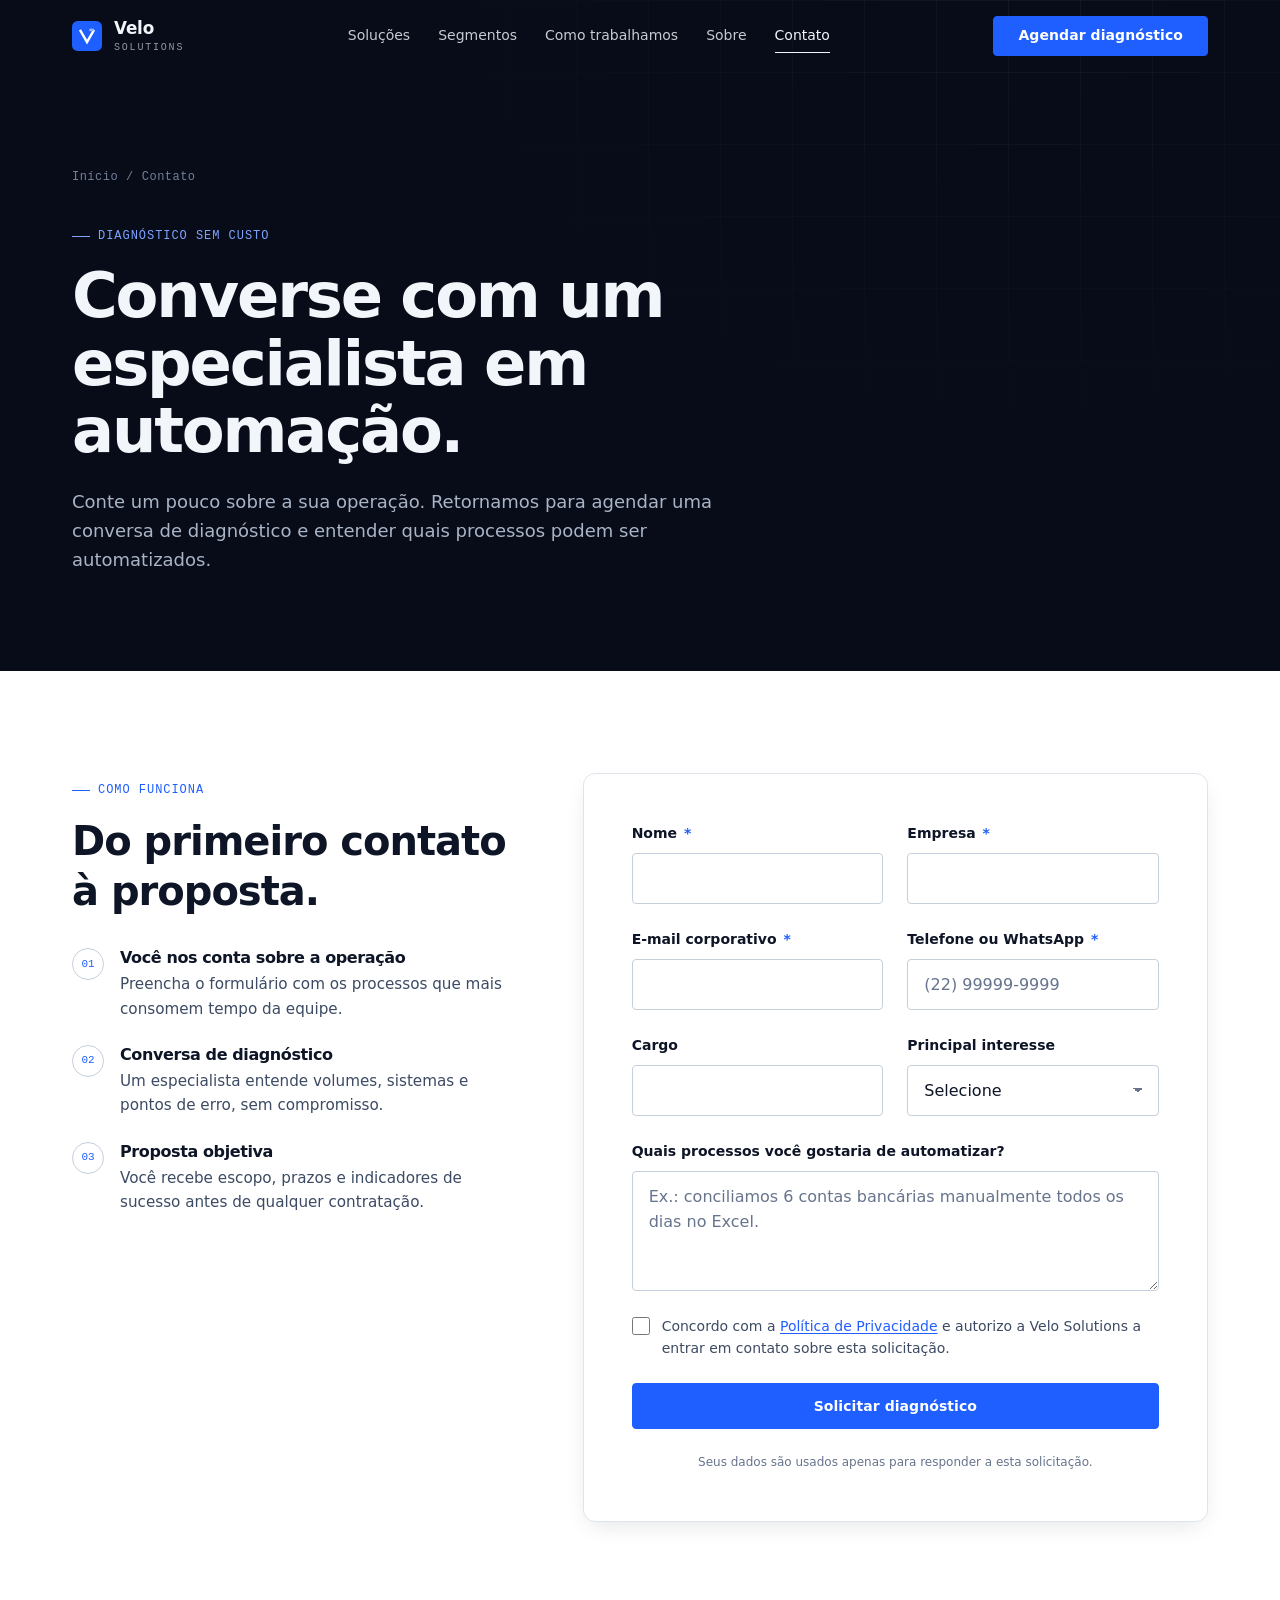
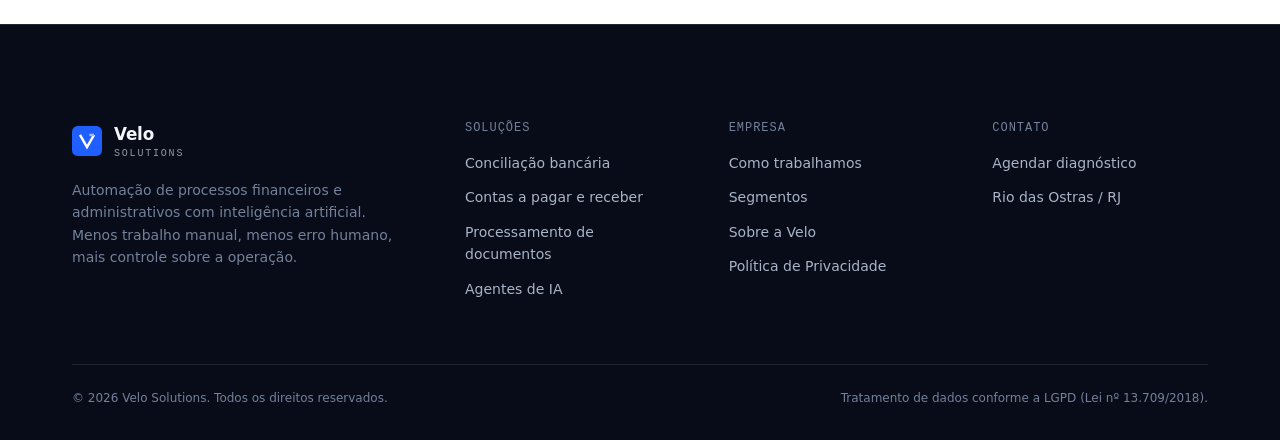
==== commit bcba1ec1: "Redesenha o site para a Velo Solutions Novo visual institucional (azul-marinho, grade técnica, Inter" ====
--- a/contato.html
+++ b/contato.html
@@ -2,183 +2,201 @@
 <html lang="pt-BR">
 <head>
 <meta charset="UTF-8">
-<meta name="viewport" content="width=device-width, initial-scale=1.0">
-<meta http-equiv="Content-Security-Policy" content="default-src 'self' https: data:; script-src 'self' https: 'unsafe-inline'; style-src 'self' https: 'unsafe-inline'; img-src 'self' https: data: blob:; font-src 'self' https: data:; connect-src 'self' https:;">
+<meta name="viewport" content="width=device-width, initial-scale=1">
+<meta http-equiv="Content-Security-Policy" content="default-src 'self'; script-src 'self' 'unsafe-inline'; style-src 'self' 'unsafe-inline' https://fonts.googleapis.com; font-src 'self' https://fonts.gstatic.com; img-src 'self' data:; connect-src 'self' https:; form-action 'self' https:; base-uri 'self'">
 <meta name="referrer" content="strict-origin-when-cross-origin">
-<title>Contato — Emrys</title>
-<meta name="description" content="Solicite um diagnóstico gratuito ou fale com a Emrys pelo WhatsApp.">
-<link rel="canonical" href="https://gustavoverli32.github.io/emyrs2/contato.html">
-<meta property="og:title" content="Contato — Emrys">
-<meta property="og:description" content="Fale com a Emrys e descubra como aplicar IA na sua empresa.">
+<title>Contato | Agende um diagnóstico de automação | Velo Solutions</title>
+<meta name="description" content="Agende um diagnóstico sem custo com a Velo Solutions e descubra quais processos financeiros e administrativos da sua empresa podem ser automatizados com IA.">
+<meta name="theme-color" content="#070c18">
+<link rel="canonical" href="https://gustavoverli32.github.io/velo-site/contato.html">
+<link rel="icon" href="assets/velo-logo.svg" type="image/svg+xml">
+<meta property="og:site_name" content="Velo Solutions">
+<meta property="og:locale" content="pt_BR">
 <meta property="og:type" content="website">
-
-<!-- Preload Fonts -->
-<link rel="preconnect" href="https://api.fontshare.com" crossorigin>
-<link rel="preconnect" href="https://fonts.googleapis.com" crossorigin>
+<meta property="og:title" content="Contato | Agende um diagnóstico de automação | Velo Solutions">
+<meta property="og:description" content="Agende um diagnóstico sem custo com a Velo Solutions e descubra quais processos financeiros e administrativos da sua empresa podem ser automatizados com IA.">
+<meta property="og:url" content="https://gustavoverli32.github.io/velo-site/contato.html">
+<meta name="twitter:card" content="summary">
+<link rel="preconnect" href="https://fonts.googleapis.com">
 <link rel="preconnect" href="https://fonts.gstatic.com" crossorigin>
-<link rel="preload" href="https://api.fontshare.com/v2/css?f[]=satoshi@400,500,700&display=swap" as="style">
-<link rel="preload" href="https://fonts.googleapis.com/css2?family=Instrument+Serif:ital@1&display=swap" as="style">
-<link rel="stylesheet" href="https://api.fontshare.com/v2/css?f[]=satoshi@400,500,700&display=swap">
-<link rel="stylesheet" href="https://fonts.googleapis.com/css2?family=Instrument+Serif:ital@1&display=swap">
+<link rel="stylesheet" href="https://fonts.googleapis.com/css2?family=Inter:wght@400;500;600;800&family=JetBrains+Mono:wght@400;500&display=swap">
 <link rel="stylesheet" href="css/styles.css">
-</head>
-<body>
+<script>document.documentElement.classList.add("js")</script>
+<script type="application/ld+json">{"@context": "https://schema.org", "@type": "ProfessionalService", "name": "Velo Solutions", "url": "https://gustavoverli32.github.io/velo-site/", "logo": "https://gustavoverli32.github.io/velo-site/assets/velo-logo.svg", "description": "Automação de processos financeiros e administrativos com inteligência artificial para empresas: conciliação bancária, contas a pagar e receber, processamento de documentos e rotinas recorrentes.", "areaServed": {"@type": "Country", "name": "Brasil"}, "address": {"@type": "PostalAddress", "addressLocality": "Rio das Ostras", "addressRegion": "RJ", "addressCountry": "BR"}, "knowsAbout": ["Automação de processos com inteligência artificial", "Conciliação bancária automatizada", "Automação financeira", "Contas a pagar e a receber", "RPA", "Processamento inteligente de documentos", "Agentes de IA"]}</script>
+</head><body>
 <a class="skip-link" href="#main">Pular para o conteúdo</a>
-
-<header>
-  <nav class="nav" aria-label="Navegação principal">
-    <a class="nav-brand" href="index.html">
-      <svg width="28" height="28" viewBox="0 0 100 100" aria-hidden="true"><polygon points="50,4 90,27 90,73 50,96 10,73 10,27" fill="none" stroke="currentColor" stroke-width="7"></polygon><polygon points="50,32 71,44 71,68 50,80" fill="#FFA260"></polygon></svg>
-      EMRYS
+<header class="site-header">
+  <div class="container nav">
+    <a class="brand" href="index.html" aria-label="Velo Solutions, página inicial">
+      <svg class="brand-mark" viewBox="0 0 32 32" aria-hidden="true"><rect width="32" height="32" rx="6" fill="#1f5eff"/><path d="M8.5 9.5l7.5 13 7.5-13" fill="none" stroke="#fff" stroke-width="2.6" stroke-linejoin="miter"/><path d="M18.5 9.5h5" stroke="#9fb9ff" stroke-width="2.6"/></svg>
+      <span class="brand-name">Velo<small>Solutions</small></span>
     </a>
-    <div class="nav-links" id="nav-links">
-      <a href="index.html">Início</a>
-      <a href="plataforma.html">Plataforma</a>
-      <a href="solucoes.html">Soluções</a>
-      <a href="segmentos.html">Segmentos</a>
-      <a href="sobre.html">Sobre</a>
-      <a href="contato.html" class="active">Contato</a>
-    </div>
+    <nav aria-label="Navegação principal">
+      <div class="nav-links" id="nav-links">
+        <a href="solucoes.html">Soluções</a>
+        <a href="segmentos.html">Segmentos</a>
+        <a href="plataforma.html">Como trabalhamos</a>
+        <a href="sobre.html">Sobre</a>
+        <a href="contato.html" aria-current="page">Contato</a>
+        <a class="btn btn-primary nav-links-cta" href="contato.html">Agendar diagnóstico</a>
+      </div>
+    </nav>
     <div class="nav-actions">
-      <a class="btn btn-primary" href="contato.html">Solicitar diagnóstico</a>
-      <button class="nav-toggle" aria-expanded="false" aria-controls="nav-links">
-        <svg width="20" height="20" viewBox="0 0 24 24" fill="none" stroke="currentColor" stroke-width="2"><line x1="3" y1="12" x2="21" y2="12"></line><line x1="3" y1="6" x2="21" y2="6"></line><line x1="3" y1="18" x2="21" y2="18"></line></svg>
-        Menu
-      </button>
-    </div>
-  </nav>
-  <div class="nav-backdrop" id="nav-backdrop"></div>
+      <a class="btn btn-primary nav-cta" href="contato.html">Agendar diagnóstico</a>
+      <button class="nav-toggle" type="button" aria-expanded="false" aria-controls="nav-links" aria-label="Abrir menu"><span></span></button>
+    </div>
+  </div>
 </header>
 
 <main id="main">
-
-<section class="glow-top grid-bg" style="padding-top:120px;padding-bottom:60px">
-  <div class="container" style="max-width:700px">
-    <div class="eyebrow">Diagnóstico Gratuito</div>
-    <h1>
-      <span class="t-sans">Fale com os nossos</span>
-      <em class="t-serif">especialistas em IA.</em>
-    </h1>
-    <p class="text-dim" style="font-size:17px;margin-top:16px">
-      Preencha os dados abaixo para entender como uma estrutura inteligente de dados pode alavancar os resultados da sua empresa.
-    </p>
+<section class="page-hero">
+  <div class="container">
+    <nav class="breadcrumb" aria-label="Você está em"><a href="index.html">Início</a><span aria-hidden="true">/</span><span>Contato</span></nav>
+    <div data-reveal>
+      <p class="eyebrow">Diagnóstico sem custo</p>
+      <h1 class="display">Converse com um especialista em automação.</h1>
+      <p class="lead">Conte um pouco sobre a sua operação. Retornamos para agendar uma conversa de diagnóstico e entender quais processos podem ser automatizados.</p>
+    </div>
+    
   </div>
 </section>
-
-<hr class="hr-glow">
-
-<section style="padding:60px 24px">
-  <div class="container" style="max-width:640px">
-    <div class="card-glass">
-      <form id="contact-form" style="display:flex;flex-direction:column;gap:20px">
-        <input type="text" name="hp_check" style="display:none" tabindex="-1" autocomplete="off">
-        
+<section class="section">
+  <div class="container split">
+    <aside class="contact-aside" data-reveal>
+      <div>
+        <p class="eyebrow">Como funciona</p>
+        <h2>Do primeiro contato à proposta.</h2>
+      </div>
+      <ol class="contact-steps">
+        <li><div><h3>Você nos conta sobre a operação</h3><p>Preencha o formulário com os processos que mais consomem tempo da equipe.</p></div></li>
+        <li><div><h3>Conversa de diagnóstico</h3><p>Um especialista entende volumes, sistemas e pontos de erro, sem compromisso.</p></div></li>
+        <li><div><h3>Proposta objetiva</h3><p>Você recebe escopo, prazos e indicadores de sucesso antes de qualquer contratação.</p></div></li>
+      </ol>
+      <p class="muted" style="font-size:var(--fs-sm)"><a class="link-arrow" data-wa href="#" data-keep-text>Prefere WhatsApp? Fale direto conosco</a></p>
+    </aside>
+
+    <div class="form-shell" data-reveal>
+      <form id="contact-form" class="form" novalidate>
+        <div class="hp-field" aria-hidden="true">
+          <label for="hp_check">Não preencha este campo</label>
+          <input type="text" id="hp_check" name="hp_check" tabindex="-1" autocomplete="off">
+        </div>
+        <div class="form-row">
+          <div class="field">
+            <label class="field-label" for="f-nome">Nome <span class="req" aria-hidden="true">*</span></label>
+            <input class="input" id="f-nome" name="nome" type="text" autocomplete="name" required aria-describedby="err-nome">
+            <span class="field-error" id="err-nome" aria-live="polite"></span>
+          </div>
+          <div class="field">
+            <label class="field-label" for="f-empresa">Empresa <span class="req" aria-hidden="true">*</span></label>
+            <input class="input" id="f-empresa" name="empresa" type="text" autocomplete="organization" required aria-describedby="err-empresa">
+            <span class="field-error" id="err-empresa" aria-live="polite"></span>
+          </div>
+        </div>
+        <div class="form-row">
+          <div class="field">
+            <label class="field-label" for="f-email">E-mail corporativo <span class="req" aria-hidden="true">*</span></label>
+            <input class="input" id="f-email" name="email" type="email" autocomplete="email" required aria-describedby="err-email">
+            <span class="field-error" id="err-email" aria-live="polite"></span>
+          </div>
+          <div class="field">
+            <label class="field-label" for="f-telefone">Telefone ou WhatsApp <span class="req" aria-hidden="true">*</span></label>
+            <input class="input" id="f-telefone" name="telefone" type="tel" autocomplete="tel" inputmode="tel" placeholder="(22) 99999-9999" required aria-describedby="err-telefone">
+            <span class="field-error" id="err-telefone" aria-live="polite"></span>
+          </div>
+        </div>
+        <div class="form-row">
+          <div class="field">
+            <label class="field-label" for="f-cargo">Cargo</label>
+            <input class="input" id="f-cargo" name="cargo" type="text" autocomplete="organization-title">
+          </div>
+          <div class="field">
+            <label class="field-label" for="f-interesse">Principal interesse</label>
+            <select class="select" id="f-interesse" name="interesse">
+              <option value="">Selecione</option>
+                <option>Conciliação bancária</option>
+                <option>Contas a pagar e a receber</option>
+                <option>Processamento de documentos</option>
+                <option>Fechamento e relatórios</option>
+                <option>Rotinas administrativas</option>
+                <option>Agentes de IA</option>
+                <option>Ainda não sei, quero um diagnóstico</option>
+            </select>
+          </div>
+        </div>
+        <div class="field">
+          <label class="field-label" for="f-mensagem">Quais processos você gostaria de automatizar?</label>
+          <textarea class="textarea" id="f-mensagem" name="mensagem" placeholder="Ex.: conciliamos 6 contas bancárias manualmente todos os dias no Excel."></textarea>
+        </div>
         <div>
-          <label style="display:block;font-size:14px;font-weight:600;margin-bottom:8px">Seu nome *</label>
-          <input class="input" type="text" name="nome" placeholder="Ex: Carlos Silva" required>
-          <span style="color:var(--accent);font-size:12px" data-error-for="nome"></span>
-        </div>
-
-        <div>
-          <label style="display:block;font-size:14px;font-weight:600;margin-bottom:8px">Nome da empresa *</label>
-          <input class="input" type="text" name="empresa" placeholder="Ex: Grupo Silva Comércio" required>
-          <span style="color:var(--accent);font-size:12px" data-error-for="empresa"></span>
-        </div>
-
-        <div>
-          <label style="display:block;font-size:14px;font-weight:600;margin-bottom:8px">E-mail corporativo *</label>
-          <input class="input" type="email" name="email" placeholder="carlos@suaempresa.com.br" required>
-          <span style="color:var(--accent);font-size:12px" data-error-for="email"></span>
-        </div>
-
-        <div>
-          <label style="display:block;font-size:14px;font-weight:600;margin-bottom:8px">Telefone / WhatsApp *</label>
-          <input class="input" type="tel" name="telefone" placeholder="(21) 99999-9999" required>
-          <span style="color:var(--accent);font-size:12px" data-error-for="telefone"></span>
-        </div>
-
-        <div style="display:flex;align-items:flex-start;gap:10px">
-          <input type="checkbox" name="consent" id="consent" checked style="margin-top:4px;accent-color:var(--accent)">
-          <label for="consent" style="font-size:13px;color:var(--text-dim);line-height:1.4">
-            Concordo com os termos da <a href="politica-de-privacidade.html" style="color:var(--accent);text-decoration:underline">Política de Privacidade</a> e autorizo a Emrys a entrar em contato.
-          </label>
-        </div>
-        <span style="color:var(--accent);font-size:12px" data-error-for="consent"></span>
-
-        <button class="btn btn-primary" type="submit" style="width:100%;margin-top:10px">Enviar solicitação</button>
+          <div class="check">
+            <input type="checkbox" id="f-consent" name="consent" required aria-describedby="err-consent">
+            <label for="f-consent">Concordo com a <a href="politica-de-privacidade.html">Política de Privacidade</a> e autorizo a Velo Solutions a entrar em contato sobre esta solicitação.</label>
+          </div>
+          <span class="field-error" id="err-consent" aria-live="polite"></span>
+        </div>
+        <button class="btn btn-primary btn-block" type="submit">Solicitar diagnóstico</button>
+        <p class="form-note">Seus dados são usados apenas para responder a esta solicitação.</p>
       </form>
 
-      <div id="form-success" hidden style="text-align:center;padding:40px 20px">
-        <div style="font-size:48px;margin-bottom:16px">✅</div>
-        <h2>Solicitação Recebida!</h2>
-        <p style="margin-top:12px">Nossa equipe entrará em contato em breve para agendar seu diagnóstico estratégico.</p>
-      </div>
-
-      <div id="form-fallback-notice" hidden style="text-align:center;padding:40px 20px">
-        <div style="font-size:48px;margin-bottom:16px">💬</div>
-        <h2>Atendimento Direto pelo WhatsApp</h2>
-        <p style="margin-top:12px;margin-bottom:24px">Para um atendimento imediato, fale agora mesmo com o nosso time técnico no WhatsApp.</p>
-        <a class="btn btn-primary" data-wa-link>Conversar no WhatsApp</a>
+      <div id="form-success" class="form-result" hidden tabindex="-1">
+        <div class="form-result-icon"><svg width="26" height="26" viewBox="0 0 24 24" fill="none" stroke="currentColor" stroke-width="1.6" stroke-linecap="round" stroke-linejoin="round" aria-hidden="true"><path d="M5 12.5l4.5 4.5L19 7.5"/></svg></div>
+        <h2>Solicitação recebida.</h2>
+        <p>Obrigado. Um especialista da Velo Solutions entrará em contato em breve para agendar o diagnóstico.</p>
+      </div>
+
+      <div id="form-fallback" class="form-result" hidden tabindex="-1">
+        <div class="form-result-icon form-result-icon--info"><svg width="26" height="26" viewBox="0 0 24 24" fill="none" stroke="currentColor" stroke-width="1.6" stroke-linecap="round" stroke-linejoin="round" aria-hidden="true"><path d="M5 12h14M13 6l6 6-6 6"/></svg></div>
+        <h2>Falta só um passo.</h2>
+        <p>Para concluir, envie sua solicitação pelo canal abaixo. As informações que você preencheu já seguem na mensagem.</p>
+        <a class="btn btn-primary" data-fallback-action href="#" hidden>Enviar</a>
       </div>
     </div>
   </div>
 </section>
-
 </main>
-
-<a class="wa-float" data-wa-link aria-label="Falar no WhatsApp" title="Falar no WhatsApp">
-  <svg width="32" height="32" viewBox="0 0 24 24" fill="none" stroke="currentColor" stroke-width="2"><path d="M21 11.5a8.38 8.38 0 01-.9 3.8 8.5 8.5 0 01-7.6 4.7 8.38 8.38 0 01-3.8-.9L3 21l1.9-5.7a8.38 8.38 0 01-.9-3.8 8.5 8.5 0 014.7-7.6 8.38 8.38 0 013.8-.9h.5a8.48 8.48 0 018 8v.5z"></path></svg>
-</a>
-
-<footer>
+<footer class="site-footer">
   <div class="container">
     <div class="footer-grid">
-      <div class="footer-brand">
-        <div class="nav-brand">
-          <svg width="28" height="28" viewBox="0 0 100 100" aria-hidden="true"><polygon points="50,4 90,27 90,73 50,96 10,73 10,27" fill="none" stroke="currentColor" stroke-width="7"></polygon><polygon points="50,32 71,44 71,68 50,80" fill="#FFA260"></polygon></svg>
-          EMRYS
-        </div>
-        <p class="text-dim" style="font-size:15px;line-height:24px">Plataformas de Inteligência Artificial personalizadas para PMEs que buscam decisões estratégicas em tempo real.</p>
-      </div>
-
       <div>
-        <div class="footer-title">Navegação</div>
-        <ul class="footer-links">
-          <li><a href="index.html">Início</a></li>
-          <li><a href="plataforma.html">Plataforma</a></li>
-          <li><a href="solucoes.html">Soluções</a></li>
+        <a class="brand footer-brand" href="index.html"><svg class="brand-mark" viewBox="0 0 32 32" aria-hidden="true"><rect width="32" height="32" rx="6" fill="#1f5eff"/><path d="M8.5 9.5l7.5 13 7.5-13" fill="none" stroke="#fff" stroke-width="2.6" stroke-linejoin="miter"/><path d="M18.5 9.5h5" stroke="#9fb9ff" stroke-width="2.6"/></svg><span class="brand-name">Velo<small>Solutions</small></span></a>
+        <p class="footer-about">Automação de processos financeiros e administrativos com inteligência artificial. Menos trabalho manual, menos erro humano, mais controle sobre a operação.</p>
+      </div>
+      <div class="footer-col">
+        <h2>Soluções</h2>
+        <ul>
+          <li><a href="solucoes.html#conciliacao-bancaria">Conciliação bancária</a></li>
+          <li><a href="solucoes.html#contas-a-pagar-e-receber">Contas a pagar e receber</a></li>
+          <li><a href="solucoes.html#documentos">Processamento de documentos</a></li>
+          <li><a href="solucoes.html#agentes-de-ia">Agentes de IA</a></li>
+        </ul>
+      </div>
+      <div class="footer-col">
+        <h2>Empresa</h2>
+        <ul>
+          <li><a href="plataforma.html">Como trabalhamos</a></li>
           <li><a href="segmentos.html">Segmentos</a></li>
-          <li><a href="sobre.html">Sobre</a></li>
-          <li><a href="contato.html">Contato</a></li>
+          <li><a href="sobre.html">Sobre a Velo</a></li>
+          <li><a href="politica-de-privacidade.html">Política de Privacidade</a></li>
         </ul>
       </div>
-
-      <div>
-        <div class="footer-title">Políticas & LGPD</div>
-        <ul class="footer-links">
-          <li><a href="politica-de-privacidade.html">Política de Privacidade</a></li>
-          <li><a href="politica-de-privacidade.html#lgpd">Termos & Consentimento</a></li>
-          <li><a href="politica-de-privacidade.html#seguranca">Segurança dos Dados</a></li>
+      <div class="footer-col">
+        <h2>Contato</h2>
+        <ul>
+          <li><a href="contato.html">Agendar diagnóstico</a></li>
+          <li><a data-email href="#">E-mail</a></li>
+          <li><a data-wa href="#" data-keep-text>WhatsApp</a></li>
+          <li><a data-linkedin href="#">LinkedIn</a></li>
+          <li>Rio das Ostras / RJ</li>
         </ul>
       </div>
-
-      <div>
-        <div class="footer-title">Contato & Novidades</div>
-        <p class="text-dim" style="font-size:14px;margin-bottom:16px">Receba novidades sobre gestão com IA para PMEs.</p>
-        <form id="footer-newsletter" style="display:flex;gap:8px">
-          <input class="input" type="email" placeholder="Seu e-mail..." style="font-size:14px;min-height:40px;padding:8px 12px" required>
-          <button class="btn btn-primary" type="submit" style="padding:8px 16px;min-height:40px;font-size:14px">OK</button>
-        </form>
-      </div>
-    </div>
-
+    </div>
     <div class="footer-bottom">
-      <div>© 2026 Emrys. Todos os direitos reservados. · Rio das Ostras / RJ</div>
-      <div>E-mail: contato@emrys.ai</div>
+      <span>© <span data-year>2026</span> Velo Solutions. Todos os direitos reservados.</span>
+      <span>Tratamento de dados conforme a LGPD (Lei nº 13.709/2018).</span>
     </div>
   </div>
 </footer>
-
-<script src="js/main.js"></script>
+<script src="js/main.js" defer></script>
 </body>
-</html>+</html>
--- a/css/styles.css
+++ b/css/styles.css
@@ -1,422 +1,676 @@
 /* ==========================================================================
-   EMRYS — DESIGN SYSTEM (Dark Modern / High Performance)
+   Velo Solutions — Design System
+   Único arquivo de estilos. Tokens em :root, depois base, layout,
+   componentes, seções e utilitários. Sem dependências.
    ========================================================================== */
 
 :root {
-  --bg: #090B10;
-  --surface-1: #0F131D;
-  --surface-2: #161C2B;
-  --surface-3: #1F273B;
-  --border: rgba(255, 255, 255, 0.08);
-  --border-glow: rgba(255, 162, 96, 0.25);
-  
-  --text: #F8FAFC;
-  --text-muted: #94A3B8;
-  --text-dim: #64748B;
-  
-  --accent: #FFA260;
-  --accent-hover: #FFB37C;
-  --accent-glow: rgba(255, 162, 96, 0.15);
-  
-  --emerald: #10B981;
-  --sapphire: #38BDF8;
-  --purple: #A855F7;
-  
-  --r-sm: 8px;
-  --r-md: 12px;
-  --r-lg: 20px;
-  --r-full: 9999px;
-  
-  --shadow-sm: 0 4px 12px rgba(0, 0, 0, 0.3);
-  --shadow-lg: 0 16px 40px -8px rgba(0, 0, 0, 0.6);
-  --shadow-glow: 0 0 32px rgba(255, 162, 96, 0.2);
-
+  /* ---- Cores ---------------------------------------------------------- */
+  --navy-950: #070c18;
+  --navy-900: #0b1324;
+  --navy-800: #111c33;
+  --navy-700: #1a2742;
+  --navy-600: #2a3a5c;
+
+  --ink: #0d1526;            /* texto principal em fundo claro */
+  --ink-2: #3c4a63;          /* texto secundário */
+  --ink-3: #66748c;          /* texto terciário / legendas */
+  --line: #dfe4ec;           /* bordas em fundo claro */
+  --line-strong: #c6cfdc;
+  --paper: #ffffff;
+  --paper-2: #f5f7fa;        /* superfície alternada */
+  --paper-3: #eef1f6;
+
+  --on-dark: #f2f5fa;
+  --on-dark-2: #a9b4c7;
+  --on-dark-3: #74819a;
+  --line-dark: rgba(255, 255, 255, 0.1);
+  --line-dark-strong: rgba(255, 255, 255, 0.18);
+
+  --brand: #1f5eff;          /* azul Velo */
+  --brand-600: #1849cc;
+  --brand-300: #7ea2ff;
+  --brand-050: #eef3ff;
+  --signal: #18b48a;         /* status "conciliado" / sucesso */
+  --signal-050: #e6f7f1;
+  --warn: #e0a114;           /* exceção sinalizada */
+  --warn-050: #fdf6e3;
+  --danger: #d6455d;
+
+  /* ---- Tipografia ----------------------------------------------------- */
+  --font-sans: "Inter", system-ui, -apple-system, "Segoe UI", Roboto, sans-serif;
+  --font-mono: "JetBrains Mono", ui-monospace, SFMono-Regular, Menlo, monospace;
+
+  --fw-regular: 400;
+  --fw-medium: 500;
+  --fw-semibold: 600;
+  --fw-bold: 800;
+
+  --fs-xs: 0.75rem;     /* 12 */
+  --fs-sm: 0.875rem;    /* 14 */
+  --fs-base: 1rem;      /* 16 */
+  --fs-md: 1.125rem;    /* 18 */
+  --fs-lg: 1.375rem;    /* 22 */
+  --fs-xl: clamp(1.75rem, 1.3rem + 1.6vw, 2.5rem);
+  --fs-2xl: clamp(2.25rem, 1.5rem + 3vw, 4rem);
+
+  --lh-tight: 1.08;
+  --lh-snug: 1.25;
+  --lh-body: 1.6;
+  --tracking-tight: -0.025em;
+  --tracking-label: 0.08em;
+
+  /* ---- Espaçamento (escala 4px) -------------------------------------- */
+  --space-1: 0.25rem;   /* 4 */
+  --space-2: 0.5rem;    /* 8 */
+  --space-3: 0.75rem;   /* 12 */
+  --space-4: 1rem;      /* 16 */
+  --space-5: 1.5rem;    /* 24 */
+  --space-6: 2rem;      /* 32 */
+  --space-7: 3rem;      /* 48 */
+  --space-8: 4rem;      /* 64 */
+  --space-9: 6rem;      /* 96 */
+  --space-10: 8rem;     /* 128 */
+  --section-y: clamp(var(--space-8), 8vw, var(--space-10));
+  --gutter: clamp(1rem, 4vw, 2rem);
   --container: 1200px;
-}
-
-/* Reset & Base */
-*, *::before, *::after {
-  box-sizing: border-box;
+
+  /* ---- Raios e sombras ------------------------------------------------ */
+  --r-xs: 2px;
+  --r-sm: 4px;
+  --r-md: 8px;
+  --r-lg: 12px;
+  --shadow-sm: 0 1px 2px rgba(13, 21, 38, 0.06);
+  --shadow-md: 0 8px 24px -8px rgba(13, 21, 38, 0.14);
+  --shadow-lg: 0 24px 60px -20px rgba(7, 12, 24, 0.45);
+
+  /* ---- Movimento ------------------------------------------------------ */
+  --ease-out: cubic-bezier(0.22, 1, 0.36, 1);
+  --ease-in-out: cubic-bezier(0.65, 0, 0.35, 1);
+  --dur-fast: 160ms;
+  --dur-base: 320ms;
+  --dur-slow: 700ms;
+  --dur-reveal: 900ms;
+  --stagger: 80ms;
+
+  --header-h: 72px;
+}
+
+/* ==========================================================================
+   Base
+   ========================================================================== */
+*, *::before, *::after { box-sizing: border-box; }
+html { -webkit-text-size-adjust: 100%; scroll-behavior: smooth; scroll-padding-top: calc(var(--header-h) + var(--space-4)); }
+body {
   margin: 0;
-  padding: 0;
-}
-
-html {
-  font-family: 'Satoshi', -apple-system, BlinkMacSystemFont, 'Segoe UI', Roboto, sans-serif;
-  background-color: var(--bg);
-  color: var(--text);
-  scroll-behavior: smooth;
+  font-family: var(--font-sans);
+  font-size: var(--fs-base);
+  font-weight: var(--fw-regular);
+  line-height: var(--lh-body);
+  color: var(--ink);
+  background: var(--paper);
   -webkit-font-smoothing: antialiased;
-}
-
-body {
+  text-rendering: optimizeLegibility;
+  font-feature-settings: "cv11", "ss01";
   overflow-x: hidden;
-  line-height: 1.6;
-}
-
-/* Typography */
-.t-sans { font-family: 'Satoshi', sans-serif; }
-.t-serif { font-family: 'Instrument Serif', serif; font-style: italic; font-weight: 400; }
-
-h1, h2, h3, h4 {
-  color: var(--text);
-  letter-spacing: -0.02em;
-  line-height: 1.15;
-}
-
-h1 {
-  font-size: clamp(36px, 5vw, 64px);
-  font-weight: 700;
-}
-
-h2 {
-  font-size: clamp(28px, 4vw, 44px);
-  font-weight: 700;
-}
-
-h3 {
-  font-size: clamp(20px, 2.5vw, 28px);
-  font-weight: 700;
-}
-
-p {
-  color: var(--text-muted);
-  font-size: 16px;
-}
-
-a {
-  color: inherit;
-  text-decoration: none;
-  transition: color 0.2s ease;
-}
-
-/* Layout Utilities */
-.container {
-  width: 100%;
-  max-width: var(--container);
-  margin: 0 auto;
-  padding: 0 24px;
-}
-
-/* Accessibility */
+}
+img, svg { display: block; max-width: 100%; }
+[hidden] { display: none !important; }
+a { color: inherit; text-decoration: none; }
+button { font: inherit; color: inherit; }
+h1, h2, h3, h4 { margin: 0; font-weight: var(--fw-semibold); letter-spacing: var(--tracking-tight); line-height: var(--lh-snug); }
+p { margin: 0; }
+ul, ol { margin: 0; padding: 0; list-style: none; }
+::selection { background: var(--brand); color: #fff; }
+:focus-visible { outline: 2px solid var(--brand); outline-offset: 3px; border-radius: var(--r-xs); }
+
 .skip-link {
-  position: absolute;
-  top: -100px;
-  left: 16px;
-  background: var(--accent);
-  color: #000;
-  padding: 12px 24px;
-  border-radius: var(--r-sm);
-  font-weight: 700;
-  z-index: 999;
-  transition: top 0.2s ease;
-}
-.skip-link:focus { top: 16px; }
-
-/* Buttons */
+  position: absolute; left: var(--space-4); top: -100px; z-index: 200;
+  background: var(--brand); color: #fff; padding: var(--space-2) var(--space-4); border-radius: var(--r-sm);
+}
+.skip-link:focus { top: var(--space-4); }
+
+/* Transição entre páginas (navegadores com View Transitions) */
+@view-transition { navigation: auto; }
+::view-transition-old(root) { animation: vt-out var(--dur-base) var(--ease-in-out) both; }
+::view-transition-new(root) { animation: vt-in var(--dur-slow) var(--ease-out) both; }
+@keyframes vt-out { to { opacity: 0; transform: translateY(-8px); } }
+@keyframes vt-in { from { opacity: 0; transform: translateY(12px); } }
+
+/* ==========================================================================
+   Layout
+   ========================================================================== */
+.container { width: 100%; max-width: var(--container); margin: 0 auto; padding: 0 var(--gutter); }
+.container--narrow { max-width: 860px; }
+.section { padding: var(--section-y) 0; position: relative; }
+.section--alt { background: var(--paper-2); border-top: 1px solid var(--line); border-bottom: 1px solid var(--line); }
+.section--dark { background: var(--navy-900); color: var(--on-dark); }
+.section--tight { padding: var(--space-8) 0; }
+
+.grid { display: grid; gap: var(--space-5); }
+.grid-2 { grid-template-columns: repeat(2, minmax(0, 1fr)); }
+.grid-3 { grid-template-columns: repeat(3, minmax(0, 1fr)); }
+.grid-4 { grid-template-columns: repeat(4, minmax(0, 1fr)); }
+.grid--ruled { gap: 0; border-top: 1px solid var(--line); border-left: 1px solid var(--line); }
+.grid--ruled > * { border-right: 1px solid var(--line); border-bottom: 1px solid var(--line); }
+.section--dark .grid--ruled, .section--dark .grid--ruled > * { border-color: var(--line-dark); }
+
+.split { display: grid; grid-template-columns: minmax(0, 5fr) minmax(0, 7fr); gap: var(--space-8); align-items: start; }
+.split--even { grid-template-columns: repeat(2, minmax(0, 1fr)); align-items: center; }
+
+@media (max-width: 1024px) {
+  .grid-4 { grid-template-columns: repeat(2, minmax(0, 1fr)); }
+  .grid-3 { grid-template-columns: repeat(2, minmax(0, 1fr)); }
+  .split, .split--even { grid-template-columns: 1fr; gap: var(--space-7); }
+}
+@media (max-width: 640px) {
+  .grid-2, .grid-3, .grid-4 { grid-template-columns: 1fr; }
+}
+
+/* ==========================================================================
+   Tipografia de seção
+   ========================================================================== */
+.eyebrow {
+  display: inline-flex; align-items: center; gap: var(--space-2);
+  font-family: var(--font-mono); font-size: var(--fs-xs); font-weight: var(--fw-medium);
+  letter-spacing: var(--tracking-label); text-transform: uppercase; color: var(--brand);
+  margin-bottom: var(--space-4);
+}
+.eyebrow::before { content: ""; width: 18px; height: 1px; background: currentColor; }
+.section--dark .eyebrow, .hero .eyebrow, .page-hero .eyebrow, .cta-band .eyebrow { color: var(--brand-300); }
+
+.display { font-size: var(--fs-2xl); font-weight: var(--fw-semibold); line-height: var(--lh-tight); letter-spacing: -0.035em; }
+.h2 { font-size: var(--fs-xl); line-height: 1.15; }
+.h3 { font-size: var(--fs-lg); }
+.h4 { font-size: var(--fs-md); }
+.lead { font-size: var(--fs-md); color: var(--ink-2); max-width: 62ch; }
+.section--dark .lead, .hero .lead, .page-hero .lead, .cta-band .lead { color: var(--on-dark-2); }
+.muted { color: var(--ink-3); }
+.text-strong { font-weight: var(--fw-semibold); }
+.mono { font-family: var(--font-mono); }
+
+.section-head { max-width: 760px; margin-bottom: var(--space-8); }
+.section-head .lead { margin-top: var(--space-4); }
+.section-head--center { margin-left: auto; margin-right: auto; text-align: center; }
+.section-head--center .lead { margin-left: auto; margin-right: auto; }
+.section-head--row { max-width: none; display: flex; justify-content: space-between; align-items: end; gap: var(--space-6); flex-wrap: wrap; }
+.section-head--row > div { max-width: 680px; }
+
+/* ==========================================================================
+   Botões
+   ========================================================================== */
 .btn {
-  display: inline-flex;
-  align-items: center;
-  justify-content: center;
-  gap: 8px;
-  padding: 14px 28px;
-  border-radius: var(--r-full);
-  font-weight: 600;
-  font-size: 15px;
-  cursor: pointer;
-  border: 1px solid transparent;
-  transition: all 0.25s cubic-bezier(0.16, 1, 0.3, 1);
-}
-
-.btn-primary {
-  background: linear-gradient(135deg, #FFA260 0%, #FF7E33 100%);
-  color: #000000;
-  font-weight: 700;
-  box-shadow: 0 4px 20px rgba(255, 162, 96, 0.3);
-}
-
-.btn-primary:hover {
-  transform: translateY(-2px);
-  box-shadow: 0 8px 28px rgba(255, 162, 96, 0.45);
-}
-
-.btn-secondary {
-  background: rgba(255, 255, 255, 0.05);
-  border-color: var(--border);
-  color: var(--text);
-  backdrop-filter: blur(12px);
-}
-
-.btn-secondary:hover {
-  background: rgba(255, 255, 255, 0.1);
-  border-color: rgba(255, 255, 255, 0.2);
-  transform: translateY(-2px);
-}
-
-/* Header & Navigation */
-header {
-  position: fixed;
-  top: 0;
-  left: 0;
-  right: 0;
-  z-index: 80;
-  background: rgba(9, 11, 16, 0.85);
-  backdrop-filter: blur(16px);
-  border-bottom: 1px solid var(--border);
-}
-
-.nav {
-  display: flex;
-  align-items: center;
-  justify-content: space-between;
-  height: 80px;
-  padding: 0 24px;
-  max-width: var(--container);
-  margin: 0 auto;
-}
-
-.nav-brand {
-  display: flex;
-  align-items: center;
-  gap: 12px;
-  font-weight: 800;
-  font-size: 20px;
-  letter-spacing: 2px;
-  color: var(--text);
-}
-
-.nav-links {
-  display: flex;
-  align-items: center;
-  gap: 32px;
-}
-
+  --btn-bg: var(--ink); --btn-fg: #fff; --btn-bd: var(--ink);
+  position: relative; display: inline-flex; align-items: center; justify-content: center; gap: var(--space-2);
+  min-height: 46px; padding: 0 var(--space-5);
+  font-size: var(--fs-sm); font-weight: var(--fw-semibold); letter-spacing: 0.005em;
+  color: var(--btn-fg); background: var(--btn-bg); border: 1px solid var(--btn-bd); border-radius: var(--r-sm);
+  cursor: pointer; overflow: hidden; isolation: isolate;
+  transition: background-color var(--dur-fast) var(--ease-out), border-color var(--dur-fast) var(--ease-out), color var(--dur-fast) var(--ease-out), transform var(--dur-fast) var(--ease-out);
+}
+.btn .btn-arrow { transition: transform var(--dur-base) var(--ease-out); }
+.btn:hover .btn-arrow { transform: translateX(4px); }
+.btn:active { transform: translateY(1px); }
+.btn-primary { --btn-bg: var(--brand); --btn-bd: var(--brand); }
+.btn-primary:hover { --btn-bg: var(--brand-600); --btn-bd: var(--brand-600); }
+.btn-secondary { --btn-bg: transparent; --btn-fg: var(--ink); --btn-bd: var(--line-strong); }
+.btn-secondary:hover { --btn-bd: var(--ink); }
+.btn-ghost-dark { --btn-bg: transparent; --btn-fg: var(--on-dark); --btn-bd: var(--line-dark-strong); }
+.btn-ghost-dark:hover { --btn-bd: var(--on-dark); --btn-bg: rgba(255,255,255,0.04); }
+.btn-block { width: 100%; }
+
+.link-arrow {
+  display: inline-flex; align-items: center; gap: var(--space-2);
+  font-size: var(--fs-sm); font-weight: var(--fw-semibold); color: var(--brand);
+}
+.link-arrow svg { transition: transform var(--dur-base) var(--ease-out); }
+.link-arrow:hover svg { transform: translateX(4px); }
+
+/* ==========================================================================
+   Header / navegação
+   ========================================================================== */
+.site-header {
+  position: fixed; inset: 0 0 auto 0; z-index: 100; height: var(--header-h);
+  color: var(--on-dark);
+  transition: background-color var(--dur-base) var(--ease-out), border-color var(--dur-base) var(--ease-out), color var(--dur-base) var(--ease-out), transform var(--dur-base) var(--ease-out);
+  border-bottom: 1px solid transparent;
+}
+.site-header.is-scrolled {
+  background: rgba(255, 255, 255, 0.95); color: var(--ink);
+  -webkit-backdrop-filter: saturate(160%) blur(14px); backdrop-filter: saturate(160%) blur(14px);
+  border-bottom-color: var(--line);
+}
+.site-header.is-hidden { transform: translateY(-100%); }
+.nav { height: 100%; display: flex; align-items: center; justify-content: space-between; gap: var(--space-6); }
+.brand { display: inline-flex; align-items: center; gap: var(--space-3); font-weight: var(--fw-semibold); font-size: 1.05rem; letter-spacing: -0.01em; }
+.brand-mark { width: 30px; height: 30px; flex: none; }
+.brand-name small { display: block; font-family: var(--font-mono); font-size: 10px; font-weight: var(--fw-medium); letter-spacing: 0.18em; text-transform: uppercase; opacity: 0.6; margin-top: -2px; }
+.nav-links { display: flex; align-items: center; gap: var(--space-1); }
 .nav-links a {
-  font-size: 15px;
-  font-weight: 500;
-  color: var(--text-muted);
-  position: relative;
-  padding: 8px 0;
-}
-
-.nav-links a:hover,
-.nav-links a.active {
-  color: var(--text);
-}
-
-.nav-links a.active::after {
-  content: '';
-  position: absolute;
-  bottom: 0;
-  left: 0;
-  right: 0;
-  height: 2px;
-  background: var(--accent);
-  border-radius: var(--r-full);
-}
-
-.nav-actions {
-  display: flex;
-  align-items: center;
-  gap: 16px;
-}
-
-.nav-toggle {
-  display: none;
-  background: none;
-  border: 1px solid var(--border);
-  color: var(--text);
-  padding: 8px 12px;
-  border-radius: var(--r-sm);
-  cursor: pointer;
-}
-
+  position: relative; padding: var(--space-2) var(--space-3); font-size: var(--fs-sm); font-weight: var(--fw-medium); opacity: 0.82;
+  transition: opacity var(--dur-fast) var(--ease-out);
+}
+.nav-links a::after {
+  content: ""; position: absolute; left: var(--space-3); right: var(--space-3); bottom: 2px; height: 1px; background: currentColor;
+  transform: scaleX(0); transform-origin: left; transition: transform var(--dur-base) var(--ease-out);
+}
+.nav-links a:hover, .nav-links a[aria-current="page"] { opacity: 1; }
+.nav-links a:hover::after, .nav-links a[aria-current="page"]::after { transform: scaleX(1); }
+.nav-actions { display: flex; align-items: center; gap: var(--space-3); }
+.nav-cta { min-height: 40px; }
+.nav-toggle { display: none; background: none; border: 1px solid currentColor; border-radius: var(--r-sm); width: 42px; height: 40px; align-items: center; justify-content: center; cursor: pointer; opacity: 0.85; }
+.nav-toggle span, .nav-toggle span::before, .nav-toggle span::after { display: block; width: 16px; height: 1.5px; background: currentColor; position: relative; transition: transform var(--dur-base) var(--ease-out), background-color var(--dur-fast); }
+.nav-toggle span::before, .nav-toggle span::after { content: ""; position: absolute; left: 0; }
+.nav-toggle span::before { top: -5px; }
+.nav-toggle span::after { top: 5px; }
+.nav-open .nav-toggle span { background: transparent; }
+.nav-open .nav-toggle span::before { transform: translateY(5px) rotate(45deg); }
+.nav-open .nav-toggle span::after { transform: translateY(-5px) rotate(-45deg); }
+
+/* Header claro desde o início em páginas sem hero escuro */
+.header-light .site-header { color: var(--ink); }
+
+@media (max-width: 960px) {
+  .nav-toggle { display: inline-flex; }
+  .nav-cta { display: none; }
+  .nav-links {
+    position: fixed; inset: var(--header-h) 0 auto 0; flex-direction: column; align-items: stretch; gap: 0;
+    padding: var(--space-4) var(--gutter) var(--space-6); background: var(--paper); color: var(--ink);
+    border-bottom: 1px solid var(--line); box-shadow: var(--shadow-md);
+    opacity: 0; visibility: hidden; transform: translateY(-8px);
+    transition: opacity var(--dur-base) var(--ease-out), transform var(--dur-base) var(--ease-out), visibility 0s linear var(--dur-base);
+  }
+  .nav-links a { padding: var(--space-4) 0; font-size: var(--fs-md); border-bottom: 1px solid var(--line); opacity: 1; }
+  .nav-links a::after { display: none; }
+  .nav-links .nav-links-cta { display: flex; margin-top: var(--space-5); border: 0; color: #fff; font-size: var(--fs-sm); }
+  .nav-open .nav-links { opacity: 1; visibility: visible; transform: none; transition-delay: 0s; }
+  .nav-open .site-header { background: var(--paper); color: var(--ink); border-bottom-color: var(--line); }
+}
+@media (min-width: 961px) { .nav-links .nav-links-cta { display: none; } }
+
+/* ==========================================================================
+   Hero (home)
+   ========================================================================== */
+.hero {
+  position: relative; overflow: hidden; isolation: isolate;
+  background: var(--navy-950); color: var(--on-dark);
+  padding: calc(var(--header-h) + var(--space-9)) 0 var(--space-9);
+  min-height: min(100svh, 920px); display: flex; align-items: center;
+}
+.hero-canvas { position: absolute; inset: 0; z-index: -1; width: 100%; height: 100%; -webkit-mask-image: linear-gradient(to right, transparent 15%, #000 55%); mask-image: linear-gradient(to right, transparent 15%, #000 55%); }
+.hero .display { font-size: clamp(2.25rem, 1.3rem + 2.8vw, 3.6rem); }
+.hero::before {
+  /* grade técnica sutil */
+  content: ""; position: absolute; inset: 0; z-index: -2;
+  background-image:
+    linear-gradient(to right, rgba(255,255,255,0.045) 1px, transparent 1px),
+    linear-gradient(to bottom, rgba(255,255,255,0.045) 1px, transparent 1px);
+  background-size: 72px 72px;
+  mask-image: radial-gradient(ellipse 80% 70% at 70% 40%, #000 30%, transparent 75%);
+  -webkit-mask-image: radial-gradient(ellipse 80% 70% at 70% 40%, #000 30%, transparent 75%);
+}
+.hero::after {
+  content: ""; position: absolute; inset: auto 0 0 0; height: 160px; z-index: -1;
+  background: linear-gradient(to bottom, transparent, var(--navy-950));
+}
+.hero-grid { display: grid; grid-template-columns: minmax(0, 1.05fr) minmax(0, 0.95fr); gap: var(--space-8); align-items: center; }
+.hero h1 { margin-bottom: var(--space-5); }
+.hero h1 .line { display: block; overflow: hidden; padding-bottom: 0.06em; }
+.hero h1 .line > span { display: inline-block; }
+.hero h1 .accent { color: var(--brand-300); }
+.hero-ctas { display: flex; flex-wrap: wrap; gap: var(--space-3); margin-top: var(--space-6); }
+.hero-meta { display: flex; flex-wrap: wrap; gap: var(--space-5); margin-top: var(--space-7); padding-top: var(--space-5); border-top: 1px solid var(--line-dark); font-size: var(--fs-sm); color: var(--on-dark-2); }
+.hero-meta li { display: inline-flex; align-items: center; gap: var(--space-2); }
+.hero-meta svg { color: var(--signal); }
+
+@media (max-width: 1024px) {
+  .hero-canvas { -webkit-mask-image: linear-gradient(to bottom, transparent 30%, #000 80%); mask-image: linear-gradient(to bottom, transparent 30%, #000 80%); }
+  .hero { min-height: 0; padding-top: calc(var(--header-h) + var(--space-8)); }
+  .hero-grid { grid-template-columns: 1fr; }
+}
+
+/* ---- Console de conciliação (demonstração viva) ---- */
+.console {
+  position: relative; background: rgba(17, 28, 51, 0.72); border: 1px solid var(--line-dark-strong); border-radius: var(--r-lg);
+  box-shadow: var(--shadow-lg); -webkit-backdrop-filter: blur(10px); backdrop-filter: blur(10px);
+  font-size: var(--fs-sm); overflow: hidden;
+}
+.console-bar { display: flex; align-items: center; justify-content: space-between; gap: var(--space-3); padding: var(--space-3) var(--space-4); border-bottom: 1px solid var(--line-dark); }
+.console-title { display: flex; align-items: center; gap: var(--space-2); font-family: var(--font-mono); font-size: var(--fs-xs); letter-spacing: 0.04em; color: var(--on-dark-2); }
+.console-dot { width: 7px; height: 7px; border-radius: 50%; background: var(--signal); box-shadow: 0 0 0 0 rgba(24,180,138,0.6); animation: pulse 2s var(--ease-out) infinite; }
+@keyframes pulse { 0% { box-shadow: 0 0 0 0 rgba(24,180,138,0.55); } 70% { box-shadow: 0 0 0 8px rgba(24,180,138,0); } 100% { box-shadow: 0 0 0 0 rgba(24,180,138,0); } }
+.console-chip { font-family: var(--font-mono); font-size: 11px; color: var(--on-dark-3); border: 1px solid var(--line-dark); border-radius: var(--r-xs); padding: 2px 8px; }
+.console-head, .console-row { display: grid; grid-template-columns: 1.1fr 1.6fr 1fr 1.15fr; gap: var(--space-3); align-items: center; padding: 0 var(--space-4); }
+.console-head { height: 34px; font-family: var(--font-mono); font-size: 10.5px; letter-spacing: 0.08em; text-transform: uppercase; color: var(--on-dark-3); border-bottom: 1px solid var(--line-dark); }
+.console-row { height: 44px; border-bottom: 1px solid var(--line-dark); color: var(--on-dark); position: relative; }
+.console-row:last-child { border-bottom: 0; }
+.console-row .num { font-family: var(--font-mono); font-variant-numeric: tabular-nums; text-align: right; }
+.console-head span:nth-child(3) { text-align: right; }
+.console-row .desc { color: var(--on-dark-2); white-space: nowrap; overflow: hidden; text-overflow: ellipsis; }
+.console-row::before {
+  content: ""; position: absolute; inset: 0; background: linear-gradient(90deg, transparent, rgba(126,162,255,0.16), transparent);
+  transform: translateX(-100%); opacity: 0;
+}
+.console-row.is-scanning::before { animation: scan 900ms var(--ease-in-out); }
+@keyframes scan { 0% { transform: translateX(-100%); opacity: 1; } 100% { transform: translateX(100%); opacity: 1; } }
+.status { display: inline-flex; align-items: center; gap: 6px; justify-self: start; font-size: 11.5px; font-weight: var(--fw-medium); padding: 3px 8px; border-radius: var(--r-xs); border: 1px solid transparent; transition: all var(--dur-base) var(--ease-out); }
+.status::before { content: ""; width: 6px; height: 6px; border-radius: 50%; background: currentColor; }
+.status--pending { color: var(--on-dark-3); border-color: var(--line-dark); }
+.status--ok { color: #4fd6ae; background: rgba(24,180,138,0.12); border-color: rgba(24,180,138,0.3); }
+.status--warn { color: #f2c14e; background: rgba(224,161,20,0.12); border-color: rgba(224,161,20,0.32); }
+.console-foot { display: grid; grid-template-columns: repeat(3, 1fr); border-top: 1px solid var(--line-dark); }
+.console-stat { padding: var(--space-4); border-right: 1px solid var(--line-dark); }
+.console-stat:last-child { border-right: 0; }
+.console-stat dt { font-family: var(--font-mono); font-size: 10.5px; letter-spacing: 0.08em; text-transform: uppercase; color: var(--on-dark-3); }
+.console-stat dd { margin: var(--space-1) 0 0; font-size: var(--fs-lg); font-weight: var(--fw-semibold); font-variant-numeric: tabular-nums; letter-spacing: -0.01em; }
+.console-progress { height: 2px; background: var(--line-dark); }
+.console-progress > i { display: block; height: 100%; width: 0; background: linear-gradient(90deg, var(--brand), var(--signal)); transition: width var(--dur-slow) var(--ease-out); }
+@media (max-width: 520px) {
+  .console-head, .console-row { grid-template-columns: 1fr 1fr 1.1fr; }
+  .console-head span:nth-child(2), .console-row .desc { display: none; }
+}
+
+/* ==========================================================================
+   Faixa de integrações
+   ========================================================================== */
+.integrations { padding: var(--space-6) 0; background: var(--navy-950); color: var(--on-dark-3); border-top: 1px solid var(--line-dark); }
+.integrations-inner { display: flex; align-items: center; gap: var(--space-6); flex-wrap: wrap; }
+.integrations-label { font-family: var(--font-mono); font-size: var(--fs-xs); letter-spacing: var(--tracking-label); text-transform: uppercase; flex: none; }
+.integrations-list { display: flex; flex-wrap: wrap; gap: var(--space-2) var(--space-6); font-size: var(--fs-sm); font-weight: var(--fw-medium); color: var(--on-dark-2); }
+.integrations-list li { display: inline-flex; align-items: center; gap: var(--space-2); }
+.integrations-list li::before { content: ""; width: 4px; height: 4px; background: var(--brand-300); border-radius: 1px; }
+
+/* ==========================================================================
+   Cartões
+   ========================================================================== */
+.card {
+  position: relative; background: var(--paper); border: 1px solid var(--line); border-radius: var(--r-md);
+  padding: var(--space-6); display: flex; flex-direction: column; gap: var(--space-3);
+  transition: border-color var(--dur-base) var(--ease-out), box-shadow var(--dur-base) var(--ease-out), transform var(--dur-base) var(--ease-out);
+}
+.card:hover { border-color: var(--line-strong); box-shadow: var(--shadow-md); transform: translateY(-2px); }
+.card-icon { width: 44px; height: 44px; display: grid; place-items: center; border-radius: var(--r-sm); background: var(--brand-050); color: var(--brand); margin-bottom: var(--space-2); }
+.card-icon svg { width: 22px; height: 22px; }
+.card-kicker { font-family: var(--font-mono); font-size: var(--fs-xs); letter-spacing: var(--tracking-label); text-transform: uppercase; color: var(--ink-3); }
+.card-title { font-size: var(--fs-md); font-weight: var(--fw-semibold); letter-spacing: -0.01em; }
+.card-body { color: var(--ink-2); font-size: 0.95rem; }
+.card-list { display: grid; gap: var(--space-2); margin-top: var(--space-2); font-size: var(--fs-sm); color: var(--ink-2); }
+.card-list li { display: grid; grid-template-columns: 16px 1fr; gap: var(--space-2); align-items: start; }
+.card-list li::before { content: ""; width: 10px; height: 6px; margin-top: 7px; border-left: 1.5px solid var(--signal); border-bottom: 1.5px solid var(--signal); transform: rotate(-45deg); }
+.card-foot { margin-top: auto; padding-top: var(--space-4); border-top: 1px solid var(--line); display: flex; align-items: center; justify-content: space-between; gap: var(--space-3); font-size: var(--fs-sm); }
+.card-foot .mono { font-size: var(--fs-xs); color: var(--ink-3); letter-spacing: 0.04em; }
+
+/* Cartão em grade com régua (estilo editorial) */
+.cell { padding: var(--space-7) var(--space-6); display: flex; flex-direction: column; gap: var(--space-3); position: relative; transition: background-color var(--dur-base) var(--ease-out); }
+.cell:hover { background: var(--paper-2); }
+.section--dark .cell:hover { background: rgba(255,255,255,0.025); }
+.cell-index { font-family: var(--font-mono); font-size: var(--fs-xs); color: var(--ink-3); letter-spacing: 0.06em; }
+.section--dark .cell-index { color: var(--on-dark-3); }
+.cell h3 { font-size: var(--fs-md); }
+.cell p { color: var(--ink-2); font-size: 0.95rem; }
+.section--dark .cell p { color: var(--on-dark-2); }
+.cell::before { content: ""; position: absolute; left: -1px; top: -1px; width: 0; height: 2px; background: var(--brand); transition: width var(--dur-slow) var(--ease-out); }
+.cell:hover::before { width: calc(100% + 2px); }
+
+/* ==========================================================================
+   Pilares (home)
+   ========================================================================== */
+.pillar { display: flex; flex-direction: column; gap: var(--space-3); padding-top: var(--space-5); border-top: 1px solid var(--ink); }
+.pillar-num { font-family: var(--font-mono); font-size: var(--fs-xs); color: var(--brand); letter-spacing: 0.06em; }
+.pillar h3 { font-size: var(--fs-lg); }
+.pillar p { color: var(--ink-2); }
+
+/* ==========================================================================
+   Método / processo
+   ========================================================================== */
+.steps { list-style: none; margin: 0; padding: 0; position: relative; display: grid; grid-template-columns: repeat(4, minmax(0, 1fr)); gap: var(--space-5); counter-reset: step; }
+.steps-track { position: absolute; left: 0; right: 0; top: 19px; height: 1px; background: var(--line-dark-strong); }
+.steps-track > i { display: block; height: 100%; width: 0; background: var(--brand-300); transition: width 1.6s var(--ease-out); }
+.steps.is-visible .steps-track > i { width: 100%; }
+.step { position: relative; padding-top: var(--space-8); }
+.step-node {
+  position: absolute; top: 0; left: 0; width: 40px; height: 40px; border-radius: 50%; display: grid; place-items: center;
+  font-family: var(--font-mono); font-size: var(--fs-xs); background: var(--navy-900); border: 1px solid var(--line-dark-strong); color: var(--on-dark-2);
+  transition: border-color var(--dur-base) var(--ease-out), color var(--dur-base) var(--ease-out), background-color var(--dur-base);
+}
+.steps.is-visible .step-node { border-color: var(--brand-300); color: #fff; background: var(--navy-800); }
+.step:nth-child(2) .step-node { transition-delay: 0.1s; }
+.step:nth-child(3) .step-node { transition-delay: 0.5s; }
+.step:nth-child(4) .step-node { transition-delay: 0.9s; }
+.step:nth-child(5) .step-node { transition-delay: 1.3s; }
+.step h3 { font-size: var(--fs-md); margin-bottom: var(--space-2); }
+.step p { color: var(--on-dark-2); font-size: 0.95rem; }
+.step .step-time { display: inline-block; margin-top: var(--space-3); font-family: var(--font-mono); font-size: var(--fs-xs); color: var(--on-dark-3); letter-spacing: 0.04em; }
 @media (max-width: 900px) {
-  .nav-links {
-    position: fixed;
-    top: 80px;
-    left: 0;
-    right: 0;
-    background: var(--surface-1);
-    flex-direction: column;
-    padding: 32px;
-    border-bottom: 1px solid var(--border);
-    transform: translateY(-150%);
-    transition: transform 0.3s ease;
-  }
-  .nav-links.open { transform: translateY(0); }
-  .nav-toggle { display: flex; align-items: center; gap: 8px; }
-}
-
-/* Glass Cards & Elements */
-.card-glass {
-  background: var(--surface-1);
-  border: 1px solid var(--border);
-  border-radius: var(--r-lg);
-  padding: 32px;
-  transition: all 0.3s ease;
-  position: relative;
-  overflow: hidden;
-}
-
-.card-glass:hover {
-  border-color: rgba(255, 255, 255, 0.16);
-  transform: translateY(-4px);
-  box-shadow: var(--shadow-lg);
-}
-
-.eyebrow {
-  display: inline-flex;
-  align-items: center;
-  gap: 8px;
-  font-size: 13px;
-  font-weight: 700;
-  text-transform: uppercase;
-  letter-spacing: 1.5px;
-  color: var(--accent);
-  margin-bottom: 16px;
-}
-
-.text-dim { color: var(--text-dim); }
-
-.hr-glow {
-  border: none;
-  height: 1px;
-  background: linear-gradient(90deg, transparent 0%, var(--border-glow) 50%, transparent 100%);
-  margin: 60px 0;
-}
-
-/* Form Styling */
-.input, .textarea, .select {
-  width: 100%;
-  background: var(--surface-2);
-  border: 1px solid var(--border);
-  border-radius: var(--r-md);
-  padding: 14px 18px;
-  color: var(--text);
-  font-family: inherit;
-  font-size: 15px;
-  outline: none;
-  transition: border-color 0.2s ease, box-shadow 0.2s ease;
-}
-
-.input:focus, .textarea:focus, .select:focus {
-  border-color: var(--accent);
-  box-shadow: 0 0 0 3px var(--accent-glow);
-}
-
-/* --- WhatsApp Float Button --- */
-.wa-float {
-  position: fixed;
-  right: 24px;
-  bottom: calc(24px + env(safe-area-inset-bottom));
-  z-index: 60;
-  background: #25D366;
-  color: #000;
-  border-radius: 50%;
-  width: 60px;
-  height: 60px;
-  display: flex;
-  align-items: center;
-  justify-content: center;
-  box-shadow: 0 8px 24px rgba(37,211,102,.35);
-  opacity: 0;
-  pointer-events: none;
-  transition: opacity .3s ease, transform .3s ease;
-}
-.wa-float.is-visible { opacity: 1; pointer-events: auto; }
-.wa-float:hover { transform: scale(1.08); }
-@media (max-width: 600px) { .wa-float { right: 16px; width: 52px; height: 52px; } }
-
-/* --- Footer --- */
-footer {
-  padding: 80px 24px 40px;
-  background: var(--bg);
-  border-top: 1px solid var(--border);
-}
-
-.footer-grid {
-  display: grid;
-  grid-template-columns: 1.5fr 1fr 1fr 1.2fr;
-  gap: 48px;
-  margin-bottom: 64px;
-}
-@media (max-width: 900px) { .footer-grid { grid-template-columns: 1fr 1fr; } }
-@media (max-width: 600px) { .footer-grid { grid-template-columns: 1fr; gap: 36px; } }
-
-.footer-brand { display: flex; flex-direction: column; gap: 16px; }
-.footer-title { font-size: 16px; font-weight: 700; color: var(--text); margin-bottom: 16px; }
-.footer-links { list-style: none; padding: 0; margin: 0; display: flex; flex-direction: column; gap: 12px; }
-.footer-links a { color: var(--text-dim); font-size: 15px; }
-.footer-links a:hover { color: var(--text); }
-
-.footer-bottom {
-  display: flex;
-  justify-content: space-between;
-  align-items: center;
-  padding-top: 32px;
-  border-top: 1px solid var(--border);
-  font-size: 14px;
-  color: var(--text-dim);
-  flex-wrap: wrap;
-  gap: 16px;
-}
-
-/* --- Cookie Banner --- */
+  .steps { grid-template-columns: 1fr; gap: var(--space-6); }
+  .steps-track { left: 19px; right: auto; top: 0; bottom: 0; width: 1px; height: auto; }
+  .steps-track > i { width: 100%; height: 0; transition: height 1.6s var(--ease-out); }
+  .steps.is-visible .steps-track > i { height: 100%; width: 100%; }
+  .step { padding: 0 0 0 var(--space-8); min-height: 40px; }
+}
+
+/* ==========================================================================
+   Governança / trilha de auditoria
+   ========================================================================== */
+.feature-list { display: grid; gap: var(--space-5); margin-top: var(--space-6); }
+.feature { display: grid; grid-template-columns: 40px 1fr; gap: var(--space-4); }
+.feature-icon { width: 40px; height: 40px; border-radius: var(--r-sm); display: grid; place-items: center; border: 1px solid var(--line); color: var(--brand); background: var(--paper); }
+.feature-icon svg { width: 20px; height: 20px; }
+.feature h3 { font-size: var(--fs-base); margin-bottom: var(--space-1); }
+.feature p { color: var(--ink-2); font-size: 0.95rem; }
+
+.audit {
+  background: var(--navy-900); color: var(--on-dark); border-radius: var(--r-lg); overflow: hidden; box-shadow: var(--shadow-lg);
+  font-family: var(--font-mono); font-size: 12.5px; line-height: 1.7;
+}
+.audit-bar { display: flex; align-items: center; justify-content: space-between; padding: var(--space-3) var(--space-4); border-bottom: 1px solid var(--line-dark); color: var(--on-dark-3); font-size: 11px; letter-spacing: 0.06em; text-transform: uppercase; }
+.audit-body { padding: var(--space-4); min-height: 300px; }
+.audit-line { display: grid; grid-template-columns: 72px 74px 1fr; gap: var(--space-3); opacity: 0; transform: translateY(6px); transition: opacity var(--dur-base) var(--ease-out), transform var(--dur-base) var(--ease-out); }
+.audit-line.is-in { opacity: 1; transform: none; }
+.audit-line time { color: var(--on-dark-3); }
+.audit-line .tag { font-weight: var(--fw-medium); }
+.tag--ok { color: #4fd6ae; } .tag--info { color: var(--brand-300); } .tag--warn { color: #f2c14e; } .tag--human { color: #c9a7ff; }
+.audit-line span:last-child { color: var(--on-dark-2); }
+.audit-cursor { display: inline-block; width: 7px; height: 14px; background: var(--brand-300); vertical-align: -2px; animation: blink 1s steps(1) infinite; }
+@keyframes blink { 50% { opacity: 0; } }
+@media (max-width: 520px) { .audit-line { grid-template-columns: 64px 1fr; } .audit-line time { display: none; } }
+
+/* ==========================================================================
+   Indicadores
+   ========================================================================== */
+.kpi { padding: var(--space-6); display: flex; flex-direction: column; gap: var(--space-2); }
+.kpi-label { font-family: var(--font-mono); font-size: var(--fs-xs); letter-spacing: var(--tracking-label); text-transform: uppercase; color: var(--ink-3); }
+.kpi-title { font-size: var(--fs-lg); font-weight: var(--fw-semibold); letter-spacing: -0.015em; }
+.kpi p { color: var(--ink-2); font-size: 0.95rem; }
+.kpi-bar { margin-top: var(--space-3); height: 4px; background: var(--paper-3); border-radius: 2px; overflow: hidden; }
+.kpi-bar > i { display: block; height: 100%; width: 0; background: var(--brand); border-radius: 2px; transition: width 1.4s var(--ease-out); }
+.is-visible .kpi-bar > i { width: var(--to, 70%); }
+.is-visible .kpi-bar--down > i { background: var(--signal); }
+
+/* ==========================================================================
+   FAQ
+   ========================================================================== */
+.faq { border-top: 1px solid var(--line); }
+.faq-item { border-bottom: 1px solid var(--line); }
+.faq-q {
+  width: 100%; display: flex; align-items: center; justify-content: space-between; gap: var(--space-5);
+  padding: var(--space-5) 0; background: none; border: 0; text-align: left; cursor: pointer;
+  font-size: var(--fs-md); font-weight: var(--fw-semibold); letter-spacing: -0.01em; color: var(--ink);
+}
+.faq-icon { position: relative; width: 14px; height: 14px; flex: none; }
+.faq-icon::before, .faq-icon::after { content: ""; position: absolute; left: 0; top: 6px; width: 14px; height: 1.5px; background: currentColor; transition: transform var(--dur-base) var(--ease-out); }
+.faq-icon::after { transform: rotate(90deg); }
+.faq-item.is-open .faq-icon::after { transform: rotate(0deg); }
+.faq-a { display: grid; grid-template-rows: 0fr; transition: grid-template-rows var(--dur-base) var(--ease-out); }
+.faq-a > div { overflow: hidden; }
+.faq-a p { padding-bottom: var(--space-5); color: var(--ink-2); max-width: 72ch; }
+.faq-item.is-open .faq-a { grid-template-rows: 1fr; }
+
+/* ==========================================================================
+   CTA final
+   ========================================================================== */
+.cta-band { position: relative; overflow: hidden; background: var(--navy-950); color: var(--on-dark); padding: var(--space-9) 0; isolation: isolate; }
+.cta-band::before {
+  content: ""; position: absolute; inset: 0; z-index: -1;
+  background-image: linear-gradient(to right, rgba(255,255,255,0.05) 1px, transparent 1px), linear-gradient(to bottom, rgba(255,255,255,0.05) 1px, transparent 1px);
+  background-size: 56px 56px;
+  mask-image: radial-gradient(ellipse 60% 90% at 85% 50%, #000, transparent 70%);
+  -webkit-mask-image: radial-gradient(ellipse 60% 90% at 85% 50%, #000, transparent 70%);
+}
+.cta-inner { display: flex; justify-content: space-between; align-items: center; gap: var(--space-7); flex-wrap: wrap; }
+.cta-inner h2 { max-width: 18ch; }
+.cta-inner .lead { margin-top: var(--space-4); }
+.cta-actions { display: flex; gap: var(--space-3); flex-wrap: wrap; }
+
+/* ==========================================================================
+   Hero de páginas internas
+   ========================================================================== */
+.page-hero {
+  position: relative; overflow: hidden; isolation: isolate; background: var(--navy-950); color: var(--on-dark);
+  padding: calc(var(--header-h) + var(--space-9)) 0 var(--space-9);
+}
+.page-hero::before {
+  content: ""; position: absolute; inset: 0; z-index: -1;
+  background-image: linear-gradient(to right, rgba(255,255,255,0.045) 1px, transparent 1px), linear-gradient(to bottom, rgba(255,255,255,0.045) 1px, transparent 1px);
+  background-size: 72px 72px;
+  mask-image: radial-gradient(ellipse 70% 100% at 80% 0%, #000, transparent 70%);
+  -webkit-mask-image: radial-gradient(ellipse 70% 100% at 80% 0%, #000, transparent 70%);
+}
+.page-hero h1 { max-width: 20ch; }
+.page-hero .lead { margin-top: var(--space-5); }
+.breadcrumb { display: flex; gap: var(--space-2); font-family: var(--font-mono); font-size: var(--fs-xs); color: var(--on-dark-3); margin-bottom: var(--space-6); letter-spacing: 0.04em; }
+.breadcrumb a:hover { color: var(--on-dark); }
+.anchor-nav { display: flex; flex-wrap: wrap; gap: var(--space-2); margin-top: var(--space-7); }
+.anchor-nav a { font-size: var(--fs-sm); color: var(--on-dark-2); border: 1px solid var(--line-dark-strong); padding: var(--space-2) var(--space-4); border-radius: var(--r-sm); transition: color var(--dur-fast), border-color var(--dur-fast), background-color var(--dur-fast); }
+.anchor-nav a:hover { color: #fff; border-color: var(--on-dark-2); background: rgba(255,255,255,0.04); }
+
+/* ---- Bloco de solução detalhada ---- */
+.solution { display: grid; grid-template-columns: minmax(0, 5fr) minmax(0, 7fr); gap: var(--space-8); padding: var(--space-8) 0; border-top: 1px solid var(--line); }
+.solution:first-child { border-top: 0; padding-top: 0; }
+.solution h2 { font-size: var(--fs-xl); line-height: 1.15; margin-bottom: var(--space-4); }
+.solution-tag { font-family: var(--font-mono); font-size: var(--fs-xs); letter-spacing: var(--tracking-label); text-transform: uppercase; color: var(--brand); margin-bottom: var(--space-3); display: block; }
+.solution-body { display: grid; gap: var(--space-5); }
+.solution-cols { display: grid; grid-template-columns: repeat(2, minmax(0, 1fr)); gap: var(--space-5); }
+.solution-cols h3 { font-size: var(--fs-sm); font-weight: var(--fw-semibold); margin-bottom: var(--space-3); color: var(--ink); }
+.solution-cols .card-list { margin-top: 0; }
+.flow { display: flex; flex-wrap: wrap; align-items: center; gap: var(--space-2); padding: var(--space-4); background: var(--paper-2); border: 1px solid var(--line); border-radius: var(--r-md); font-family: var(--font-mono); font-size: var(--fs-xs); color: var(--ink-2); }
+.flow span { padding: 4px 10px; background: var(--paper); border: 1px solid var(--line); border-radius: var(--r-xs); }
+.flow i { font-style: normal; color: var(--ink-3); }
+@media (max-width: 900px) { .solution { grid-template-columns: 1fr; gap: var(--space-5); } .solution-cols { grid-template-columns: 1fr; } }
+
+/* ---- Valores / sobre ---- */
+.statement { font-size: clamp(1.5rem, 1.1rem + 1.6vw, 2.25rem); line-height: 1.3; letter-spacing: -0.02em; font-weight: var(--fw-medium); max-width: 30ch; }
+.statement em { font-style: normal; color: var(--brand); }
+
+/* ==========================================================================
+   Formulário
+   ========================================================================== */
+.form-shell { background: var(--paper); border: 1px solid var(--line); border-radius: var(--r-lg); padding: clamp(var(--space-5), 4vw, var(--space-7)); box-shadow: var(--shadow-md); }
+.form { display: grid; gap: var(--space-5); }
+.form-row { display: grid; grid-template-columns: repeat(2, minmax(0, 1fr)); gap: var(--space-5); }
+@media (max-width: 640px) { .form-row { grid-template-columns: 1fr; } }
+.field { display: grid; gap: var(--space-2); }
+.field-label { font-size: var(--fs-sm); font-weight: var(--fw-semibold); color: var(--ink); }
+.field-label .req { color: var(--brand); margin-left: 2px; }
+.input, .select, .textarea {
+  width: 100%; min-height: 46px; padding: var(--space-3) var(--space-4);
+  font: inherit; font-size: var(--fs-base); color: var(--ink); background: var(--paper);
+  border: 1px solid var(--line-strong); border-radius: var(--r-sm);
+  transition: border-color var(--dur-fast) var(--ease-out), box-shadow var(--dur-fast) var(--ease-out);
+}
+.textarea { min-height: 120px; resize: vertical; }
+.select { appearance: none; background-image: linear-gradient(45deg, transparent 50%, var(--ink-3) 50%), linear-gradient(135deg, var(--ink-3) 50%, transparent 50%); background-position: calc(100% - 20px) 50%, calc(100% - 15px) 50%; background-size: 5px 5px; background-repeat: no-repeat; padding-right: var(--space-7); }
+.input::placeholder, .textarea::placeholder { color: var(--ink-3); }
+.input:hover, .select:hover, .textarea:hover { border-color: var(--ink-3); }
+.input:focus, .select:focus, .textarea:focus { outline: none; border-color: var(--brand); box-shadow: 0 0 0 3px rgba(31, 94, 255, 0.15); }
+.field.has-error .input, .field.has-error .select, .field.has-error .textarea { border-color: var(--danger); }
+.field-error { font-size: var(--fs-xs); color: var(--danger); min-height: 1em; }
+.field-error:empty { display: none; }
+.check { display: grid; grid-template-columns: 18px 1fr; gap: var(--space-3); align-items: start; font-size: var(--fs-sm); color: var(--ink-2); }
+.check input { width: 18px; height: 18px; margin: 2px 0 0; accent-color: var(--brand); }
+.check a { color: var(--brand); text-decoration: underline; text-underline-offset: 2px; }
+.hp-field { position: absolute; left: -10000px; width: 1px; height: 1px; overflow: hidden; }
+.form-note { font-size: var(--fs-xs); color: var(--ink-3); text-align: center; }
+.form-result { text-align: center; padding: var(--space-7) var(--space-4); }
+.form-result-icon { width: 56px; height: 56px; margin: 0 auto var(--space-5); border-radius: 50%; display: grid; place-items: center; background: var(--signal-050); color: var(--signal); }
+.form-result-icon--info { background: var(--brand-050); color: var(--brand); }
+.form-result h2 { font-size: var(--fs-lg); margin-bottom: var(--space-3); }
+.form-result p { color: var(--ink-2); max-width: 44ch; margin: 0 auto; }
+.form-result .btn { margin-top: var(--space-5); }
+
+.contact-aside { display: grid; gap: var(--space-6); }
+.contact-aside h2 { font-size: var(--fs-xl); }
+.contact-steps { display: grid; gap: var(--space-5); counter-reset: cs; }
+.contact-steps li { display: grid; grid-template-columns: 32px 1fr; gap: var(--space-4); counter-increment: cs; }
+.contact-steps li::before { content: "0" counter(cs); width: 32px; height: 32px; border-radius: 50%; display: grid; place-items: center; border: 1px solid var(--line-strong); font-family: var(--font-mono); font-size: 11px; color: var(--brand); }
+.contact-steps h3 { font-size: var(--fs-base); margin-bottom: var(--space-1); }
+.contact-steps p { font-size: 0.95rem; color: var(--ink-2); }
+
+/* ==========================================================================
+   Texto longo (política)
+   ========================================================================== */
+.prose { max-width: 72ch; }
+.prose h2 { font-size: var(--fs-lg); margin: var(--space-7) 0 var(--space-3); }
+.prose h2:first-child { margin-top: 0; }
+.prose p, .prose li { color: var(--ink-2); }
+.prose p + p { margin-top: var(--space-3); }
+.prose ul { list-style: disc; padding-left: var(--space-5); display: grid; gap: var(--space-2); margin-top: var(--space-3); }
+.prose a { color: var(--brand); text-decoration: underline; text-underline-offset: 2px; }
+
+/* ==========================================================================
+   Rodapé
+   ========================================================================== */
+.site-footer { background: var(--navy-950); color: var(--on-dark-2); padding: var(--space-9) 0 var(--space-6); font-size: var(--fs-sm); border-top: 1px solid var(--line-dark); }
+.footer-grid { display: grid; grid-template-columns: 1.6fr repeat(3, 1fr); gap: var(--space-7); }
+.footer-brand { color: var(--on-dark); }
+.footer-about { margin-top: var(--space-4); max-width: 36ch; color: var(--on-dark-3); }
+.footer-col h2 { font-family: var(--font-mono); font-size: var(--fs-xs); font-weight: var(--fw-medium); letter-spacing: var(--tracking-label); text-transform: uppercase; color: var(--on-dark-3); margin-bottom: var(--space-4); }
+.footer-col ul { display: grid; gap: var(--space-3); }
+.footer-col a { transition: color var(--dur-fast); }
+.footer-col a:hover { color: #fff; }
+.footer-bottom { margin-top: var(--space-8); padding-top: var(--space-5); border-top: 1px solid var(--line-dark); display: flex; justify-content: space-between; gap: var(--space-4); flex-wrap: wrap; color: var(--on-dark-3); font-size: var(--fs-xs); }
+@media (max-width: 860px) { .footer-grid { grid-template-columns: 1fr 1fr; } .footer-grid > :first-child { grid-column: 1 / -1; } }
+@media (max-width: 480px) { .footer-grid { grid-template-columns: 1fr; } }
+
+/* ==========================================================================
+   Aviso de cookies
+   ========================================================================== */
 .cookie-banner {
-  position: fixed;
-  bottom: max(20px, calc(16px + env(safe-area-inset-bottom)));
-  left: 20px;
-  right: 20px;
-  max-width: 480px;
-  z-index: 100;
-  background: rgba(18, 22, 34, 0.94);
-  backdrop-filter: blur(16px);
-  -webkit-backdrop-filter: blur(16px);
-  border: 1px solid var(--border);
-  border-radius: var(--r-lg);
-  padding: 20px 24px;
-  box-shadow: 0 16px 40px rgba(0, 0, 0, 0.6);
-  display: flex;
-  flex-direction: column;
-  gap: 14px;
-  animation: slideUpCookie 0.4s cubic-bezier(0.16, 1, 0.3, 1);
-}
-
-@keyframes slideUpCookie {
-  from { opacity: 0; transform: translateY(30px); }
-  to { opacity: 1; transform: translateY(0); }
-}
-
-@media (max-width: 600px) {
-  .cookie-banner {
-    left: 12px;
-    right: 12px;
-    bottom: max(12px, env(safe-area-inset-bottom));
-    padding: 16px 18px;
-  }
-}
-
-/* --- Scroll Reveal & Stagger --- */
-[data-reveal] {
-  opacity: 0;
-  transform: translateY(24px);
-  will-change: opacity, transform;
-  transition: opacity .6s cubic-bezier(.2, .8, .2, 1), transform .6s cubic-bezier(.2, .8, .2, 1);
-}
-[data-reveal].is-visible {
-  opacity: 1;
-  transform: translateY(0);
-}
-[data-reveal="left"] { transform: translateX(-30px); }
-[data-reveal="scale"] { transform: scale(.97) translateY(30px); }
-
-/* --- Accessibility & Prefers Reduced Motion --- */
+  position: fixed; left: var(--space-4); right: var(--space-4); bottom: var(--space-4); z-index: 150; max-width: 440px;
+  background: var(--paper); border: 1px solid var(--line); border-radius: var(--r-md); box-shadow: var(--shadow-md);
+  padding: var(--space-5); display: grid; gap: var(--space-4); font-size: var(--fs-sm); color: var(--ink-2);
+  animation: rise var(--dur-slow) var(--ease-out) both;
+}
+.cookie-banner strong { color: var(--ink); font-weight: var(--fw-semibold); }
+.cookie-banner a { color: var(--brand); text-decoration: underline; }
+.cookie-actions { display: flex; gap: var(--space-2); flex-wrap: wrap; }
+.cookie-actions .btn { min-height: 38px; flex: 1; }
+@keyframes rise { from { opacity: 0; transform: translateY(16px); } }
+
+/* ==========================================================================
+   Animações de entrada (scroll reveal)
+   Conteúdo visível por padrão; a classe .js ativa o estado inicial.
+   ========================================================================== */
+.js [data-reveal] { opacity: 0; transform: translateY(24px); transition: opacity var(--dur-reveal) var(--ease-out), transform var(--dur-reveal) var(--ease-out); transition-delay: calc(var(--i, 0) * var(--stagger)); }
+.js [data-reveal="fade"] { transform: none; }
+.js [data-reveal="scale"] { transform: scale(0.97) translateY(12px); }
+.js [data-reveal].is-visible { opacity: 1; transform: none; }
+
+.js .hero [data-hero] { opacity: 0; transform: translateY(18px); animation: hero-in var(--dur-reveal) var(--ease-out) forwards; animation-delay: calc(120ms + var(--i, 0) * 110ms); }
+.js .hero h1 .line > span { transform: translateY(105%); animation: line-up 1s var(--ease-out) forwards; animation-delay: calc(80ms + var(--i, 0) * 120ms); }
+@keyframes hero-in { to { opacity: 1; transform: none; } }
+@keyframes line-up { to { transform: none; } }
+
 @media (prefers-reduced-motion: reduce) {
-  *, *::before, *::after {
-    animation-duration: 0.01ms !important;
-    animation-iteration-count: 1 !important;
-    transition-duration: 0.01ms !important;
-    scroll-behavior: auto !important;
-  }
-}
+  html { scroll-behavior: auto; }
+  *, *::before, *::after { animation-duration: 0.01ms !important; animation-iteration-count: 1 !important; transition-duration: 0.01ms !important; transition-delay: 0s !important; }
+  .js [data-reveal], .js .hero [data-hero], .js .hero h1 .line > span { opacity: 1; transform: none; }
+  @view-transition { navigation: none; }
+}
+
+/* ==========================================================================
+   Utilitários
+   ========================================================================== */
+.sr-only { position: absolute; width: 1px; height: 1px; padding: 0; margin: -1px; overflow: hidden; clip: rect(0 0 0 0); white-space: nowrap; border: 0; }
+.mt-4 { margin-top: var(--space-4); } .mt-5 { margin-top: var(--space-5); } .mt-6 { margin-top: var(--space-6); } .mt-7 { margin-top: var(--space-7); }
+.text-center { text-align: center; }
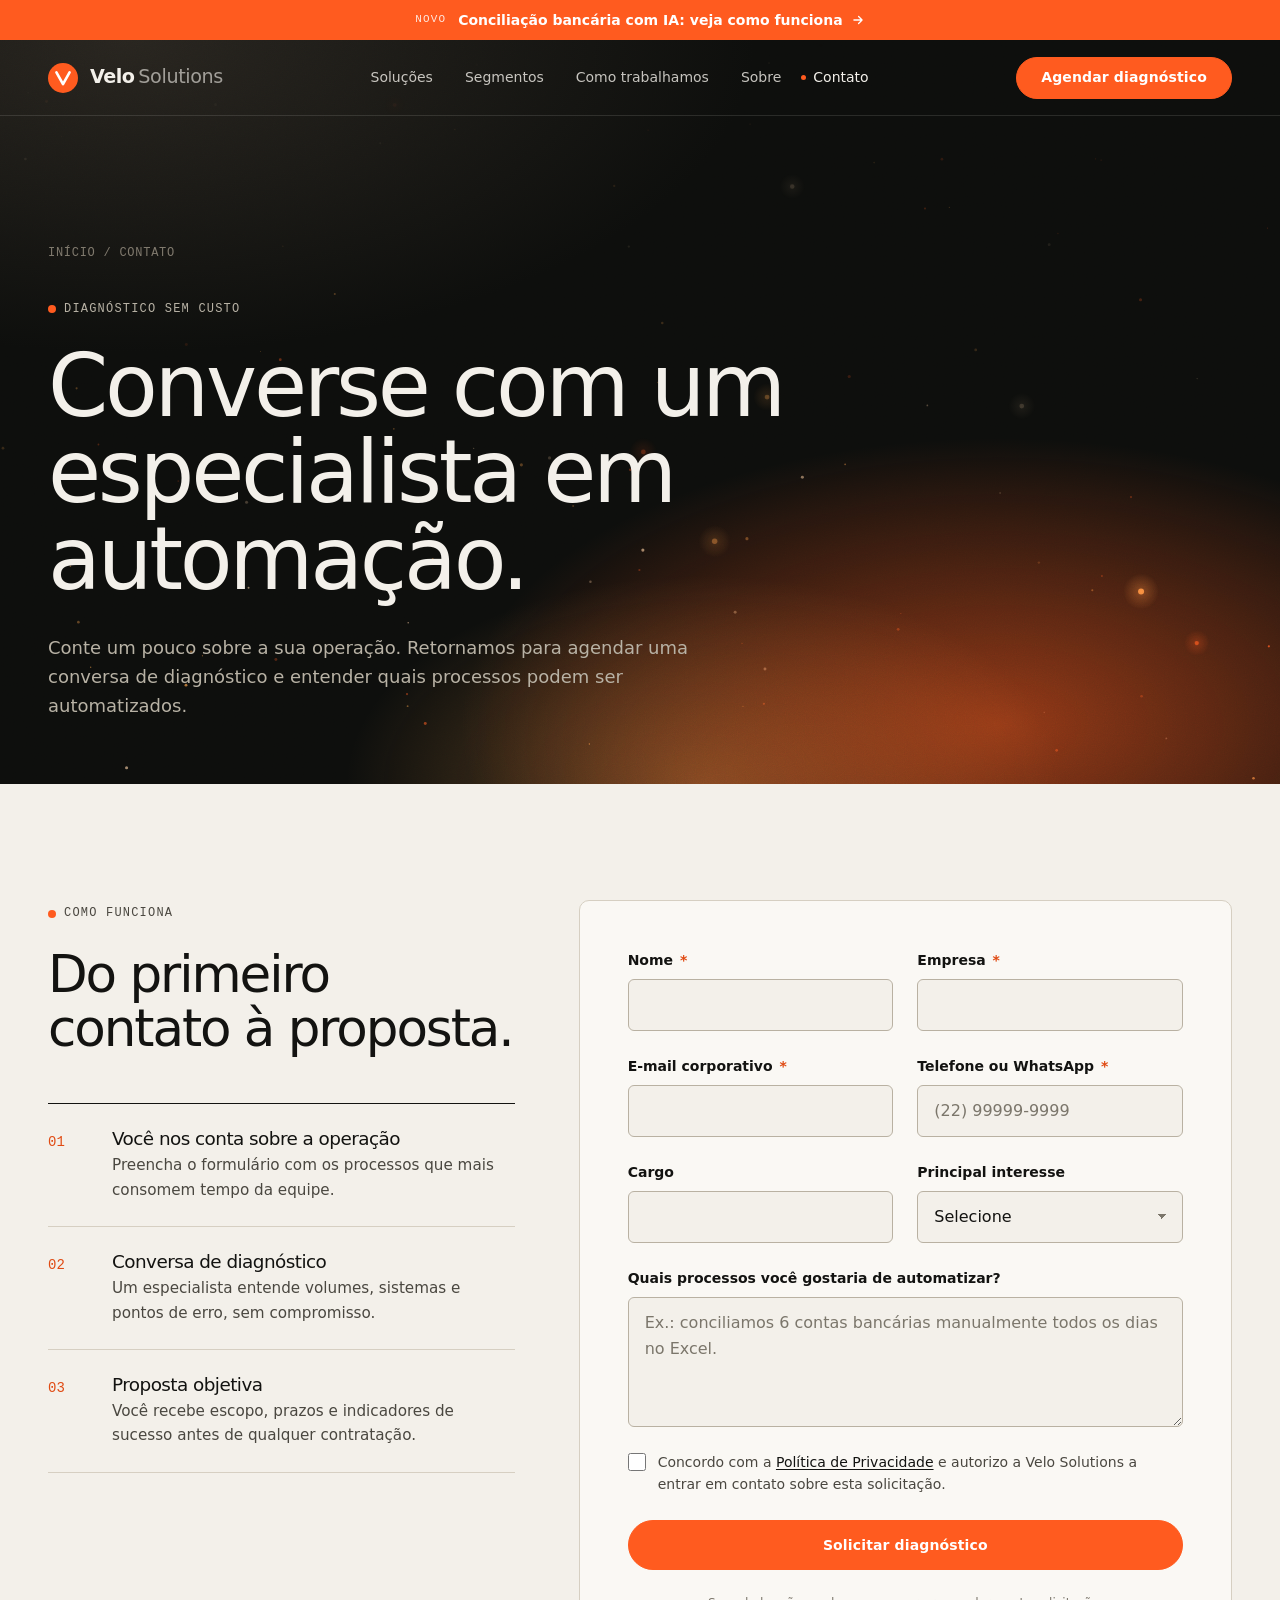
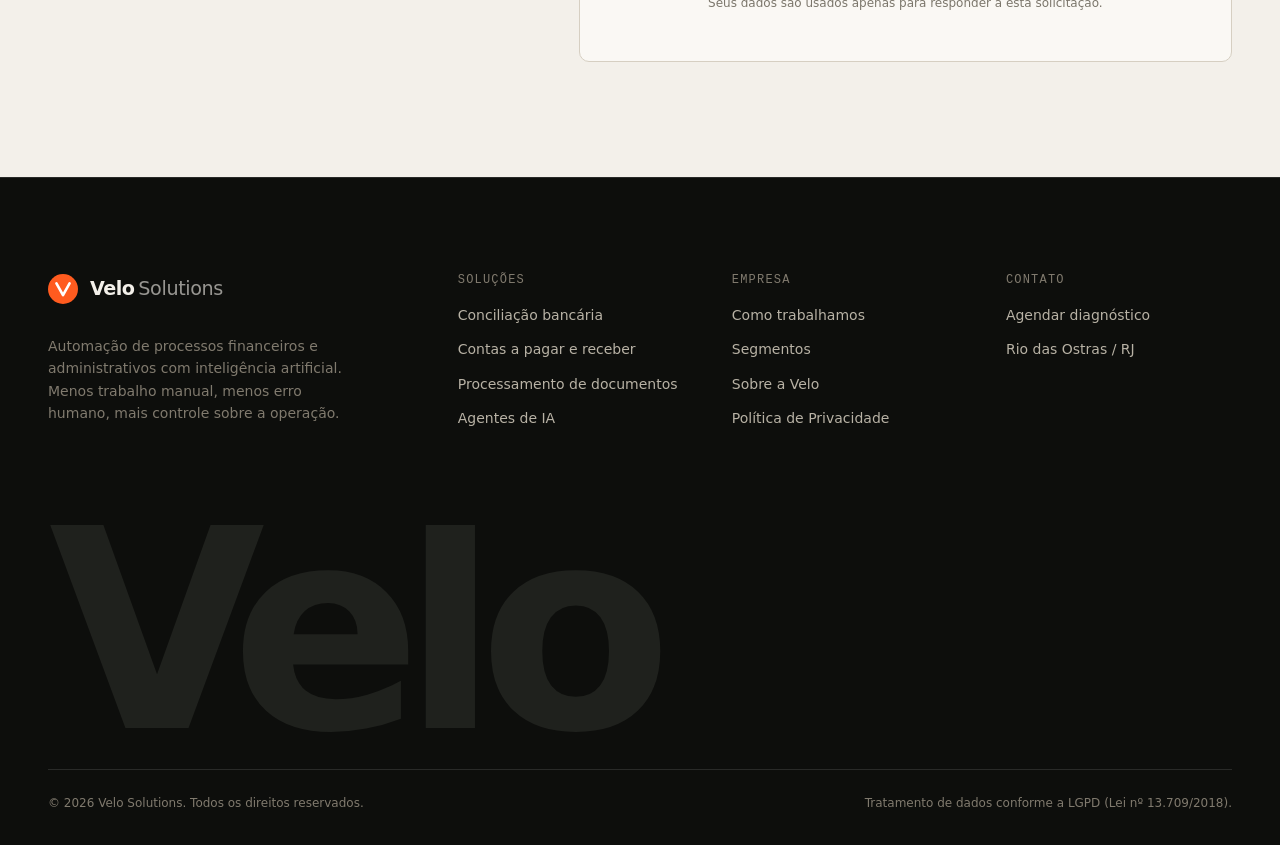
==== commit 439e599d: "Refaz o visual em linha editorial inspirada na Mechanical Orchard Papel quente, tinta quase preta e " ====
--- a/contato.html
+++ b/contato.html
@@ -7,7 +7,7 @@
 <meta name="referrer" content="strict-origin-when-cross-origin">
 <title>Contato | Agende um diagnóstico de automação | Velo Solutions</title>
 <meta name="description" content="Agende um diagnóstico sem custo com a Velo Solutions e descubra quais processos financeiros e administrativos da sua empresa podem ser automatizados com IA.">
-<meta name="theme-color" content="#070c18">
+<meta name="theme-color" content="#0d0e0c">
 <link rel="canonical" href="https://gustavoverli32.github.io/velo-site/contato.html">
 <link rel="icon" href="assets/velo-logo.svg" type="image/svg+xml">
 <meta property="og:site_name" content="Velo Solutions">
@@ -19,16 +19,22 @@
 <meta name="twitter:card" content="summary">
 <link rel="preconnect" href="https://fonts.googleapis.com">
 <link rel="preconnect" href="https://fonts.gstatic.com" crossorigin>
-<link rel="stylesheet" href="https://fonts.googleapis.com/css2?family=Inter:wght@400;500;600;800&family=JetBrains+Mono:wght@400;500&display=swap">
+<link rel="stylesheet" href="https://fonts.googleapis.com/css2?family=Inter+Tight:wght@400;500;600;800&family=Inter:wght@400;500;600;800&family=JetBrains+Mono:wght@400;500&display=swap">
 <link rel="stylesheet" href="css/styles.css">
 <script>document.documentElement.classList.add("js")</script>
 <script type="application/ld+json">{"@context": "https://schema.org", "@type": "ProfessionalService", "name": "Velo Solutions", "url": "https://gustavoverli32.github.io/velo-site/", "logo": "https://gustavoverli32.github.io/velo-site/assets/velo-logo.svg", "description": "Automação de processos financeiros e administrativos com inteligência artificial para empresas: conciliação bancária, contas a pagar e receber, processamento de documentos e rotinas recorrentes.", "areaServed": {"@type": "Country", "name": "Brasil"}, "address": {"@type": "PostalAddress", "addressLocality": "Rio das Ostras", "addressRegion": "RJ", "addressCountry": "BR"}, "knowsAbout": ["Automação de processos com inteligência artificial", "Conciliação bancária automatizada", "Automação financeira", "Contas a pagar e a receber", "RPA", "Processamento inteligente de documentos", "Agentes de IA"]}</script>
 </head><body>
 <a class="skip-link" href="#main">Pular para o conteúdo</a>
+<div class="utility-bar">
+  <div class="container">
+    <span class="mono">Novo</span>
+    <a href="solucoes.html#conciliacao-bancaria">Conciliação bancária com IA: veja como funciona <svg width="14" height="14" viewBox="0 0 24 24" fill="none" stroke="currentColor" stroke-width="2.2" stroke-linecap="round" stroke-linejoin="round" aria-hidden="true"><path d="M5 12h14M13 6l6 6-6 6"/></svg></a>
+  </div>
+</div>
 <header class="site-header">
   <div class="container nav">
     <a class="brand" href="index.html" aria-label="Velo Solutions, página inicial">
-      <svg class="brand-mark" viewBox="0 0 32 32" aria-hidden="true"><rect width="32" height="32" rx="6" fill="#1f5eff"/><path d="M8.5 9.5l7.5 13 7.5-13" fill="none" stroke="#fff" stroke-width="2.6" stroke-linejoin="miter"/><path d="M18.5 9.5h5" stroke="#9fb9ff" stroke-width="2.6"/></svg>
+      <svg class="brand-mark" viewBox="0 0 32 32" aria-hidden="true"><rect width="32" height="32" rx="16" fill="#ff5b1f"/><path d="M9 10l7 12.5L23 10" fill="none" stroke="#fff" stroke-width="2.8" stroke-linecap="round" stroke-linejoin="round"/></svg>
       <span class="brand-name">Velo<small>Solutions</small></span>
     </a>
     <nav aria-label="Navegação principal">
@@ -49,12 +55,13 @@
 </header>
 
 <main id="main">
-<section class="page-hero">
+<section class="page-hero grain">
+  <canvas class="atmos" data-mode="fire" aria-hidden="true"></canvas><div class="atmos-glow" aria-hidden="true"></div>
   <div class="container">
     <nav class="breadcrumb" aria-label="Você está em"><a href="index.html">Início</a><span aria-hidden="true">/</span><span>Contato</span></nav>
     <div data-reveal>
       <p class="eyebrow">Diagnóstico sem custo</p>
-      <h1 class="display">Converse com um especialista em automação.</h1>
+      <h1 class="display" data-split><span class="line"><span style="--i:0">Converse com um</span></span><span class="line"><span style="--i:1">especialista em automação.</span></span></h1>
       <p class="lead">Conte um pouco sobre a sua operação. Retornamos para agendar uma conversa de diagnóstico e entender quais processos podem ser automatizados.</p>
     </div>
     
@@ -159,7 +166,7 @@
   <div class="container">
     <div class="footer-grid">
       <div>
-        <a class="brand footer-brand" href="index.html"><svg class="brand-mark" viewBox="0 0 32 32" aria-hidden="true"><rect width="32" height="32" rx="6" fill="#1f5eff"/><path d="M8.5 9.5l7.5 13 7.5-13" fill="none" stroke="#fff" stroke-width="2.6" stroke-linejoin="miter"/><path d="M18.5 9.5h5" stroke="#9fb9ff" stroke-width="2.6"/></svg><span class="brand-name">Velo<small>Solutions</small></span></a>
+        <a class="brand footer-brand" href="index.html"><svg class="brand-mark" viewBox="0 0 32 32" aria-hidden="true"><rect width="32" height="32" rx="16" fill="#ff5b1f"/><path d="M9 10l7 12.5L23 10" fill="none" stroke="#fff" stroke-width="2.8" stroke-linecap="round" stroke-linejoin="round"/></svg><span class="brand-name">Velo<small>Solutions</small></span></a>
         <p class="footer-about">Automação de processos financeiros e administrativos com inteligência artificial. Menos trabalho manual, menos erro humano, mais controle sobre a operação.</p>
       </div>
       <div class="footer-col">
@@ -191,6 +198,7 @@
         </ul>
       </div>
     </div>
+    <div class="footer-word" aria-hidden="true">Velo</div>
     <div class="footer-bottom">
       <span>© <span data-year>2026</span> Velo Solutions. Todos os direitos reservados.</span>
       <span>Tratamento de dados conforme a LGPD (Lei nº 13.709/2018).</span>
--- a/css/styles.css
+++ b/css/styles.css
@@ -1,43 +1,42 @@
 /* ==========================================================================
-   Velo Solutions — Design System
-   Único arquivo de estilos. Tokens em :root, depois base, layout,
-   componentes, seções e utilitários. Sem dependências.
+   Velo Solutions — Design System (v2, editorial)
+   Linha editorial: papel quente, tinta quase preta, acento laranja,
+   seções escuras atmosféricas com campo de partículas em canvas.
+   Único arquivo de estilos. Tokens em :root; depois base, layout,
+   componentes, seções e utilitários.
    ========================================================================== */
 
 :root {
   /* ---- Cores ---------------------------------------------------------- */
-  --navy-950: #070c18;
-  --navy-900: #0b1324;
-  --navy-800: #111c33;
-  --navy-700: #1a2742;
-  --navy-600: #2a3a5c;
-
-  --ink: #0d1526;            /* texto principal em fundo claro */
-  --ink-2: #3c4a63;          /* texto secundário */
-  --ink-3: #66748c;          /* texto terciário / legendas */
-  --line: #dfe4ec;           /* bordas em fundo claro */
-  --line-strong: #c6cfdc;
-  --paper: #ffffff;
-  --paper-2: #f5f7fa;        /* superfície alternada */
-  --paper-3: #eef1f6;
-
-  --on-dark: #f2f5fa;
-  --on-dark-2: #a9b4c7;
-  --on-dark-3: #74819a;
-  --line-dark: rgba(255, 255, 255, 0.1);
-  --line-dark-strong: rgba(255, 255, 255, 0.18);
-
-  --brand: #1f5eff;          /* azul Velo */
-  --brand-600: #1849cc;
-  --brand-300: #7ea2ff;
-  --brand-050: #eef3ff;
-  --signal: #18b48a;         /* status "conciliado" / sucesso */
-  --signal-050: #e6f7f1;
-  --warn: #e0a114;           /* exceção sinalizada */
-  --warn-050: #fdf6e3;
-  --danger: #d6455d;
+  --paper: #f3f0ea;          /* fundo principal */
+  --paper-2: #ebe6dc;        /* superfície alternada */
+  --paper-3: #e1dbcf;
+  --card: #faf8f4;
+  --ink: #131311;            /* texto principal */
+  --ink-2: #4a4740;
+  --ink-3: #7b766b;
+  --line: #d6cfc2;
+  --line-strong: #b9b1a2;
+
+  --night: #0d0e0c;          /* seções escuras */
+  --night-2: #161714;
+  --night-3: #1f211d;
+  --on-night: #f3f0ea;
+  --on-night-2: #b8b2a5;
+  --on-night-3: #807a6e;
+  --line-night: rgba(243, 240, 234, 0.12);
+  --line-night-strong: rgba(243, 240, 234, 0.22);
+
+  --accent: #ff5b1f;         /* laranja Velo */
+  --accent-600: #e04a12;
+  --accent-200: #ffb48f;
+  --accent-050: #fde9df;
+  --signal: #3aa676;         /* conciliado / sucesso */
+  --warn: #e9a23b;           /* exceção */
+  --danger: #c8412f;
 
   /* ---- Tipografia ----------------------------------------------------- */
+  --font-display: "Inter Tight", "Inter", system-ui, sans-serif;
   --font-sans: "Inter", system-ui, -apple-system, "Segoe UI", Roboto, sans-serif;
   --font-mono: "JetBrains Mono", ui-monospace, SFMono-Regular, Menlo, monospace;
 
@@ -46,54 +45,57 @@
   --fw-semibold: 600;
   --fw-bold: 800;
 
-  --fs-xs: 0.75rem;     /* 12 */
-  --fs-sm: 0.875rem;    /* 14 */
-  --fs-base: 1rem;      /* 16 */
-  --fs-md: 1.125rem;    /* 18 */
-  --fs-lg: 1.375rem;    /* 22 */
-  --fs-xl: clamp(1.75rem, 1.3rem + 1.6vw, 2.5rem);
-  --fs-2xl: clamp(2.25rem, 1.5rem + 3vw, 4rem);
-
-  --lh-tight: 1.08;
-  --lh-snug: 1.25;
+  --fs-xs: 0.75rem;
+  --fs-sm: 0.875rem;
+  --fs-base: 1rem;
+  --fs-md: 1.125rem;
+  --fs-lg: 1.375rem;
+  --fs-xl: clamp(2rem, 1.3rem + 2.4vw, 3.25rem);
+  --fs-2xl: clamp(2.75rem, 1.4rem + 5vw, 6.25rem);
+  --fs-statement: clamp(1.75rem, 1.1rem + 2.4vw, 3.25rem);
+
+  --lh-tight: 1.0;
+  --lh-snug: 1.15;
   --lh-body: 1.6;
-  --tracking-tight: -0.025em;
-  --tracking-label: 0.08em;
+  --tracking-display: -0.038em;
+  --tracking-tight: -0.03em;
+  --tracking-label: 0.1em;
 
   /* ---- Espaçamento (escala 4px) -------------------------------------- */
-  --space-1: 0.25rem;   /* 4 */
-  --space-2: 0.5rem;    /* 8 */
-  --space-3: 0.75rem;   /* 12 */
-  --space-4: 1rem;      /* 16 */
-  --space-5: 1.5rem;    /* 24 */
-  --space-6: 2rem;      /* 32 */
-  --space-7: 3rem;      /* 48 */
-  --space-8: 4rem;      /* 64 */
-  --space-9: 6rem;      /* 96 */
-  --space-10: 8rem;     /* 128 */
-  --section-y: clamp(var(--space-8), 8vw, var(--space-10));
-  --gutter: clamp(1rem, 4vw, 2rem);
-  --container: 1200px;
+  --space-1: 0.25rem;
+  --space-2: 0.5rem;
+  --space-3: 0.75rem;
+  --space-4: 1rem;
+  --space-5: 1.5rem;
+  --space-6: 2rem;
+  --space-7: 3rem;
+  --space-8: 4rem;
+  --space-9: 6rem;
+  --space-10: 8rem;
+  --section-y: clamp(var(--space-8), 9vw, 9rem);
+  --gutter: clamp(1.25rem, 4vw, 3rem);
+  --container: 1320px;
 
   /* ---- Raios e sombras ------------------------------------------------ */
   --r-xs: 2px;
   --r-sm: 4px;
-  --r-md: 8px;
-  --r-lg: 12px;
-  --shadow-sm: 0 1px 2px rgba(13, 21, 38, 0.06);
-  --shadow-md: 0 8px 24px -8px rgba(13, 21, 38, 0.14);
-  --shadow-lg: 0 24px 60px -20px rgba(7, 12, 24, 0.45);
+  --r-md: 6px;
+  --r-lg: 10px;
+  --r-pill: 999px;
+  --shadow-md: 0 10px 30px -12px rgba(19, 19, 17, 0.18);
+  --shadow-lg: 0 30px 80px -30px rgba(0, 0, 0, 0.6);
 
   /* ---- Movimento ------------------------------------------------------ */
-  --ease-out: cubic-bezier(0.22, 1, 0.36, 1);
+  --ease-out: cubic-bezier(0.16, 1, 0.3, 1);
   --ease-in-out: cubic-bezier(0.65, 0, 0.35, 1);
-  --dur-fast: 160ms;
-  --dur-base: 320ms;
-  --dur-slow: 700ms;
-  --dur-reveal: 900ms;
-  --stagger: 80ms;
-
-  --header-h: 72px;
+  --dur-fast: 180ms;
+  --dur-base: 360ms;
+  --dur-slow: 800ms;
+  --dur-reveal: 1100ms;
+  --stagger: 90ms;
+
+  --header-h: 76px;
+  --utility-h: 40px;
 }
 
 /* ==========================================================================
@@ -102,58 +104,54 @@
 *, *::before, *::after { box-sizing: border-box; }
 html { -webkit-text-size-adjust: 100%; scroll-behavior: smooth; scroll-padding-top: calc(var(--header-h) + var(--space-4)); }
 body {
-  margin: 0;
-  font-family: var(--font-sans);
-  font-size: var(--fs-base);
-  font-weight: var(--fw-regular);
-  line-height: var(--lh-body);
-  color: var(--ink);
-  background: var(--paper);
-  -webkit-font-smoothing: antialiased;
-  text-rendering: optimizeLegibility;
-  font-feature-settings: "cv11", "ss01";
-  overflow-x: hidden;
-}
-img, svg { display: block; max-width: 100%; }
+  margin: 0; font-family: var(--font-sans); font-size: var(--fs-base); font-weight: var(--fw-regular); line-height: var(--lh-body);
+  color: var(--ink); background: var(--paper); -webkit-font-smoothing: antialiased; text-rendering: optimizeLegibility; overflow-x: hidden;
+}
+img, svg, canvas { display: block; max-width: 100%; }
 [hidden] { display: none !important; }
 a { color: inherit; text-decoration: none; }
 button { font: inherit; color: inherit; }
-h1, h2, h3, h4 { margin: 0; font-weight: var(--fw-semibold); letter-spacing: var(--tracking-tight); line-height: var(--lh-snug); }
+h1, h2, h3, h4 { margin: 0; font-family: var(--font-display); font-weight: var(--fw-medium); letter-spacing: var(--tracking-tight); line-height: var(--lh-snug); }
 p { margin: 0; }
 ul, ol { margin: 0; padding: 0; list-style: none; }
-::selection { background: var(--brand); color: #fff; }
-:focus-visible { outline: 2px solid var(--brand); outline-offset: 3px; border-radius: var(--r-xs); }
-
-.skip-link {
-  position: absolute; left: var(--space-4); top: -100px; z-index: 200;
-  background: var(--brand); color: #fff; padding: var(--space-2) var(--space-4); border-radius: var(--r-sm);
-}
+::selection { background: var(--accent); color: #fff; }
+:focus-visible { outline: 2px solid var(--accent); outline-offset: 3px; border-radius: var(--r-xs); }
+
+.skip-link { position: absolute; left: var(--space-4); top: -100px; z-index: 300; background: var(--accent); color: #fff; padding: var(--space-2) var(--space-4); border-radius: var(--r-sm); }
 .skip-link:focus { top: var(--space-4); }
 
-/* Transição entre páginas (navegadores com View Transitions) */
+/* Textura de grão (aplicada em seções escuras) */
+.grain::after {
+  content: ""; position: absolute; inset: 0; pointer-events: none; z-index: 1; opacity: 0.13; mix-blend-mode: overlay;
+  background-image: url("data:image/svg+xml,%3Csvg xmlns='http://www.w3.org/2000/svg' width='160' height='160'%3E%3Cfilter id='n'%3E%3CfeTurbulence type='fractalNoise' baseFrequency='.9' numOctaves='2' stitchTiles='stitch'/%3E%3C/filter%3E%3Crect width='100%25' height='100%25' filter='url(%23n)'/%3E%3C/svg%3E");
+}
+
+/* Transição entre páginas */
 @view-transition { navigation: auto; }
-::view-transition-old(root) { animation: vt-out var(--dur-base) var(--ease-in-out) both; }
-::view-transition-new(root) { animation: vt-in var(--dur-slow) var(--ease-out) both; }
-@keyframes vt-out { to { opacity: 0; transform: translateY(-8px); } }
-@keyframes vt-in { from { opacity: 0; transform: translateY(12px); } }
+::view-transition-old(root) { animation: vt-out 280ms var(--ease-in-out) both; }
+::view-transition-new(root) { animation: vt-in 700ms var(--ease-out) both; }
+@keyframes vt-out { to { opacity: 0; } }
+@keyframes vt-in { from { opacity: 0; transform: translateY(14px); } }
 
 /* ==========================================================================
    Layout
    ========================================================================== */
 .container { width: 100%; max-width: var(--container); margin: 0 auto; padding: 0 var(--gutter); }
-.container--narrow { max-width: 860px; }
+.container--narrow { max-width: 900px; }
 .section { padding: var(--section-y) 0; position: relative; }
-.section--alt { background: var(--paper-2); border-top: 1px solid var(--line); border-bottom: 1px solid var(--line); }
-.section--dark { background: var(--navy-900); color: var(--on-dark); }
+.section--alt { background: var(--paper-2); }
+.section--dark { background: var(--night); color: var(--on-night); }
 .section--tight { padding: var(--space-8) 0; }
+.section-rule { border-top: 1px solid var(--line); }
 
 .grid { display: grid; gap: var(--space-5); }
 .grid-2 { grid-template-columns: repeat(2, minmax(0, 1fr)); }
 .grid-3 { grid-template-columns: repeat(3, minmax(0, 1fr)); }
 .grid-4 { grid-template-columns: repeat(4, minmax(0, 1fr)); }
-.grid--ruled { gap: 0; border-top: 1px solid var(--line); border-left: 1px solid var(--line); }
-.grid--ruled > * { border-right: 1px solid var(--line); border-bottom: 1px solid var(--line); }
-.section--dark .grid--ruled, .section--dark .grid--ruled > * { border-color: var(--line-dark); }
+.grid--ruled { gap: 0; border-top: 1px solid var(--line); }
+.grid--ruled > * { border-bottom: 1px solid var(--line); }
+.grid--ruled > * + * { border-left: 1px solid var(--line); }
+.section--dark .grid--ruled, .section--dark .grid--ruled > * { border-color: var(--line-night); }
 
 .split { display: grid; grid-template-columns: minmax(0, 5fr) minmax(0, 7fr); gap: var(--space-8); align-items: start; }
 .split--even { grid-template-columns: repeat(2, minmax(0, 1fr)); align-items: center; }
@@ -161,104 +159,104 @@
 @media (max-width: 1024px) {
   .grid-4 { grid-template-columns: repeat(2, minmax(0, 1fr)); }
   .grid-3 { grid-template-columns: repeat(2, minmax(0, 1fr)); }
-  .split, .split--even { grid-template-columns: 1fr; gap: var(--space-7); }
+  .grid--ruled.grid-4 > :nth-child(3), .grid--ruled.grid-3 > :nth-child(3) { border-left: 0; }
+  .split, .split--even { grid-template-columns: 1fr; gap: var(--space-6); }
 }
 @media (max-width: 640px) {
   .grid-2, .grid-3, .grid-4 { grid-template-columns: 1fr; }
-}
-
-/* ==========================================================================
-   Tipografia de seção
+  .grid--ruled > * + * { border-left: 0; }
+}
+
+/* ==========================================================================
+   Tipografia
    ========================================================================== */
 .eyebrow {
-  display: inline-flex; align-items: center; gap: var(--space-2);
-  font-family: var(--font-mono); font-size: var(--fs-xs); font-weight: var(--fw-medium);
-  letter-spacing: var(--tracking-label); text-transform: uppercase; color: var(--brand);
-  margin-bottom: var(--space-4);
-}
-.eyebrow::before { content: ""; width: 18px; height: 1px; background: currentColor; }
-.section--dark .eyebrow, .hero .eyebrow, .page-hero .eyebrow, .cta-band .eyebrow { color: var(--brand-300); }
-
-.display { font-size: var(--fs-2xl); font-weight: var(--fw-semibold); line-height: var(--lh-tight); letter-spacing: -0.035em; }
-.h2 { font-size: var(--fs-xl); line-height: 1.15; }
+  display: inline-flex; align-items: center; gap: var(--space-2); margin-bottom: var(--space-5);
+  font-family: var(--font-mono); font-size: var(--fs-xs); font-weight: var(--fw-medium); letter-spacing: var(--tracking-label); text-transform: uppercase; color: var(--ink-2);
+}
+.eyebrow::before { content: ""; width: 8px; height: 8px; background: var(--accent); border-radius: 50%; }
+.section--dark .eyebrow, .hero .eyebrow, .page-hero .eyebrow, .cta-band .eyebrow { color: var(--on-night-2); }
+
+.display { font-size: var(--fs-2xl); font-weight: var(--fw-medium); line-height: var(--lh-tight); letter-spacing: var(--tracking-display); }
+.h2 { font-size: var(--fs-xl); line-height: 1.05; letter-spacing: -0.04em; }
 .h3 { font-size: var(--fs-lg); }
-.h4 { font-size: var(--fs-md); }
-.lead { font-size: var(--fs-md); color: var(--ink-2); max-width: 62ch; }
-.section--dark .lead, .hero .lead, .page-hero .lead, .cta-band .lead { color: var(--on-dark-2); }
+.lead { font-size: var(--fs-md); color: var(--ink-2); max-width: 58ch; }
+.section--dark .lead, .hero .lead, .page-hero .lead, .cta-band .lead { color: var(--on-night-2); }
 .muted { color: var(--ink-3); }
-.text-strong { font-weight: var(--fw-semibold); }
 .mono { font-family: var(--font-mono); }
-
-.section-head { max-width: 760px; margin-bottom: var(--space-8); }
-.section-head .lead { margin-top: var(--space-4); }
-.section-head--center { margin-left: auto; margin-right: auto; text-align: center; }
-.section-head--center .lead { margin-left: auto; margin-right: auto; }
+.accent-text { color: var(--accent); }
+.serif-i { font-family: "Instrument Serif", Georgia, serif; font-style: italic; font-weight: 400; letter-spacing: -0.02em; }
+
+.section-head { max-width: 820px; margin-bottom: var(--space-8); }
+.section-head .lead { margin-top: var(--space-5); }
 .section-head--row { max-width: none; display: flex; justify-content: space-between; align-items: end; gap: var(--space-6); flex-wrap: wrap; }
-.section-head--row > div { max-width: 680px; }
-
-/* ==========================================================================
-   Botões
+.section-head--row > div { max-width: 760px; }
+
+/* ==========================================================================
+   Botões e links
    ========================================================================== */
 .btn {
-  --btn-bg: var(--ink); --btn-fg: #fff; --btn-bd: var(--ink);
-  position: relative; display: inline-flex; align-items: center; justify-content: center; gap: var(--space-2);
-  min-height: 46px; padding: 0 var(--space-5);
-  font-size: var(--fs-sm); font-weight: var(--fw-semibold); letter-spacing: 0.005em;
-  color: var(--btn-fg); background: var(--btn-bg); border: 1px solid var(--btn-bd); border-radius: var(--r-sm);
+  --btn-bg: var(--ink); --btn-fg: var(--paper); --btn-bd: var(--ink);
+  position: relative; display: inline-flex; align-items: center; justify-content: center; gap: var(--space-3);
+  min-height: 50px; padding: 0 var(--space-5); font-size: var(--fs-sm); font-weight: var(--fw-semibold); letter-spacing: 0.01em;
+  color: var(--btn-fg); background: var(--btn-bg); border: 1px solid var(--btn-bd); border-radius: var(--r-pill);
   cursor: pointer; overflow: hidden; isolation: isolate;
-  transition: background-color var(--dur-fast) var(--ease-out), border-color var(--dur-fast) var(--ease-out), color var(--dur-fast) var(--ease-out), transform var(--dur-fast) var(--ease-out);
-}
+  transition: color var(--dur-base) var(--ease-out), border-color var(--dur-base) var(--ease-out), transform var(--dur-fast) var(--ease-out);
+}
+/* preenchimento que sobe no hover */
+.btn::before { content: ""; position: absolute; inset: 0; z-index: -1; background: var(--btn-fill, var(--accent)); transform: translateY(101%); border-radius: inherit; transition: transform var(--dur-base) var(--ease-out); }
+.btn:hover::before { transform: none; }
+.btn:hover { --btn-bd: var(--btn-fill, var(--accent)); color: var(--btn-fg-hover, #fff); }
 .btn .btn-arrow { transition: transform var(--dur-base) var(--ease-out); }
 .btn:hover .btn-arrow { transform: translateX(4px); }
 .btn:active { transform: translateY(1px); }
-.btn-primary { --btn-bg: var(--brand); --btn-bd: var(--brand); }
-.btn-primary:hover { --btn-bg: var(--brand-600); --btn-bd: var(--brand-600); }
-.btn-secondary { --btn-bg: transparent; --btn-fg: var(--ink); --btn-bd: var(--line-strong); }
-.btn-secondary:hover { --btn-bd: var(--ink); }
-.btn-ghost-dark { --btn-bg: transparent; --btn-fg: var(--on-dark); --btn-bd: var(--line-dark-strong); }
-.btn-ghost-dark:hover { --btn-bd: var(--on-dark); --btn-bg: rgba(255,255,255,0.04); }
+.btn-primary { --btn-bg: var(--accent); --btn-bd: var(--accent); --btn-fg: #fff; --btn-fill: var(--ink); }
+.section--dark .btn-primary, .hero .btn-primary, .page-hero .btn-primary, .cta-band .btn-primary { --btn-fill: var(--paper); --btn-fg-hover: var(--ink); }
+.btn-secondary { --btn-bg: transparent; --btn-fg: var(--ink); --btn-bd: var(--line-strong); --btn-fill: var(--ink); --btn-fg-hover: var(--paper); }
+.btn-ghost-dark { --btn-bg: transparent; --btn-fg: var(--on-night); --btn-bd: var(--line-night-strong); --btn-fill: var(--paper); --btn-fg-hover: var(--ink); }
 .btn-block { width: 100%; }
 
 .link-arrow {
-  display: inline-flex; align-items: center; gap: var(--space-2);
-  font-size: var(--fs-sm); font-weight: var(--fw-semibold); color: var(--brand);
-}
+  display: inline-flex; align-items: center; gap: var(--space-2); font-size: var(--fs-sm); font-weight: var(--fw-semibold); color: var(--ink);
+  background-image: linear-gradient(currentColor, currentColor); background-size: 0% 1px; background-position: 0 100%; background-repeat: no-repeat; padding-bottom: 2px;
+  transition: background-size var(--dur-base) var(--ease-out), color var(--dur-fast);
+}
+.link-arrow:hover { background-size: 100% 1px; color: var(--accent-600); }
 .link-arrow svg { transition: transform var(--dur-base) var(--ease-out); }
 .link-arrow:hover svg { transform: translateX(4px); }
-
-/* ==========================================================================
-   Header / navegação
-   ========================================================================== */
+.section--dark .link-arrow { color: var(--on-night); }
+.section--dark .link-arrow:hover { color: var(--accent-200); }
+
+/* ==========================================================================
+   Barra de aviso + header
+   ========================================================================== */
+.utility-bar { position: relative; z-index: 101; height: var(--utility-h); background: var(--accent); color: #fff; font-size: var(--fs-sm); }
+.utility-bar .container { height: 100%; display: flex; align-items: center; justify-content: center; gap: var(--space-3); }
+.utility-bar .mono { font-size: 11px; letter-spacing: var(--tracking-label); text-transform: uppercase; opacity: 0.85; }
+.utility-bar a { font-weight: var(--fw-semibold); display: inline-flex; align-items: center; gap: var(--space-2); }
+.utility-bar a:hover { text-decoration: underline; text-underline-offset: 3px; }
+@media (max-width: 640px) { .utility-bar .mono { display: none; } .utility-bar { font-size: var(--fs-xs); } }
+
 .site-header {
-  position: fixed; inset: 0 0 auto 0; z-index: 100; height: var(--header-h);
-  color: var(--on-dark);
-  transition: background-color var(--dur-base) var(--ease-out), border-color var(--dur-base) var(--ease-out), color var(--dur-base) var(--ease-out), transform var(--dur-base) var(--ease-out);
-  border-bottom: 1px solid transparent;
-}
-.site-header.is-scrolled {
-  background: rgba(255, 255, 255, 0.95); color: var(--ink);
-  -webkit-backdrop-filter: saturate(160%) blur(14px); backdrop-filter: saturate(160%) blur(14px);
-  border-bottom-color: var(--line);
-}
+  position: absolute; top: var(--utility-h); left: 0; right: 0; z-index: 100; height: var(--header-h); color: var(--on-night);
+  transition: background-color var(--dur-base) var(--ease-out), color var(--dur-base) var(--ease-out), transform var(--dur-base) var(--ease-out), border-color var(--dur-base);
+  border-bottom: 1px solid var(--line-night);
+}
+.site-header.is-fixed { position: fixed; top: 0; }
+.site-header.is-scrolled { background: rgba(243, 240, 234, 0.92); color: var(--ink); border-bottom-color: var(--line); -webkit-backdrop-filter: blur(14px) saturate(140%); backdrop-filter: blur(14px) saturate(140%); }
 .site-header.is-hidden { transform: translateY(-100%); }
 .nav { height: 100%; display: flex; align-items: center; justify-content: space-between; gap: var(--space-6); }
-.brand { display: inline-flex; align-items: center; gap: var(--space-3); font-weight: var(--fw-semibold); font-size: 1.05rem; letter-spacing: -0.01em; }
+.brand { display: inline-flex; align-items: center; gap: var(--space-3); font-family: var(--font-display); font-weight: var(--fw-semibold); font-size: 1.2rem; letter-spacing: -0.03em; }
 .brand-mark { width: 30px; height: 30px; flex: none; }
-.brand-name small { display: block; font-family: var(--font-mono); font-size: 10px; font-weight: var(--fw-medium); letter-spacing: 0.18em; text-transform: uppercase; opacity: 0.6; margin-top: -2px; }
-.nav-links { display: flex; align-items: center; gap: var(--space-1); }
-.nav-links a {
-  position: relative; padding: var(--space-2) var(--space-3); font-size: var(--fs-sm); font-weight: var(--fw-medium); opacity: 0.82;
-  transition: opacity var(--dur-fast) var(--ease-out);
-}
-.nav-links a::after {
-  content: ""; position: absolute; left: var(--space-3); right: var(--space-3); bottom: 2px; height: 1px; background: currentColor;
-  transform: scaleX(0); transform-origin: left; transition: transform var(--dur-base) var(--ease-out);
-}
+.brand-name small { font-family: var(--font-sans); font-weight: var(--fw-regular); font-size: 1.2rem; opacity: 0.6; margin-left: 4px; letter-spacing: -0.02em; }
+.nav-links { display: flex; align-items: center; gap: var(--space-2); }
+.nav-links a { position: relative; padding: var(--space-2) var(--space-3); font-size: var(--fs-sm); font-weight: var(--fw-medium); opacity: 0.8; transition: opacity var(--dur-fast); }
 .nav-links a:hover, .nav-links a[aria-current="page"] { opacity: 1; }
-.nav-links a:hover::after, .nav-links a[aria-current="page"]::after { transform: scaleX(1); }
+.nav-links a[aria-current="page"]::before { content: ""; position: absolute; left: 0; top: 50%; width: 5px; height: 5px; margin-top: -2.5px; border-radius: 50%; background: var(--accent); }
 .nav-actions { display: flex; align-items: center; gap: var(--space-3); }
-.nav-cta { min-height: 40px; }
-.nav-toggle { display: none; background: none; border: 1px solid currentColor; border-radius: var(--r-sm); width: 42px; height: 40px; align-items: center; justify-content: center; cursor: pointer; opacity: 0.85; }
+.nav-cta { min-height: 42px; }
+.site-header:not(.is-scrolled) .nav-cta { --btn-fill: var(--paper); --btn-fg-hover: var(--ink); }
+.nav-toggle { display: none; background: none; border: 1px solid currentColor; border-radius: var(--r-pill); width: 46px; height: 42px; align-items: center; justify-content: center; cursor: pointer; opacity: 0.85; }
 .nav-toggle span, .nav-toggle span::before, .nav-toggle span::after { display: block; width: 16px; height: 1.5px; background: currentColor; position: relative; transition: transform var(--dur-base) var(--ease-out), background-color var(--dur-fast); }
 .nav-toggle span::before, .nav-toggle span::after { content: ""; position: absolute; left: 0; }
 .nav-toggle span::before { top: -5px; }
@@ -267,405 +265,417 @@
 .nav-open .nav-toggle span::before { transform: translateY(5px) rotate(45deg); }
 .nav-open .nav-toggle span::after { transform: translateY(-5px) rotate(-45deg); }
 
-/* Header claro desde o início em páginas sem hero escuro */
-.header-light .site-header { color: var(--ink); }
-
 @media (max-width: 960px) {
   .nav-toggle { display: inline-flex; }
   .nav-cta { display: none; }
   .nav-links {
     position: fixed; inset: var(--header-h) 0 auto 0; flex-direction: column; align-items: stretch; gap: 0;
-    padding: var(--space-4) var(--gutter) var(--space-6); background: var(--paper); color: var(--ink);
-    border-bottom: 1px solid var(--line); box-shadow: var(--shadow-md);
+    padding: var(--space-4) var(--gutter) var(--space-6); background: var(--paper); color: var(--ink); border-bottom: 1px solid var(--line); box-shadow: var(--shadow-md);
     opacity: 0; visibility: hidden; transform: translateY(-8px);
     transition: opacity var(--dur-base) var(--ease-out), transform var(--dur-base) var(--ease-out), visibility 0s linear var(--dur-base);
   }
-  .nav-links a { padding: var(--space-4) 0; font-size: var(--fs-md); border-bottom: 1px solid var(--line); opacity: 1; }
-  .nav-links a::after { display: none; }
-  .nav-links .nav-links-cta { display: flex; margin-top: var(--space-5); border: 0; color: #fff; font-size: var(--fs-sm); }
+  .site-header:not(.is-fixed) .nav-links { top: calc(var(--header-h) + var(--utility-h)); }
+  .nav-links a { padding: var(--space-4) 0; font-family: var(--font-display); font-size: 1.5rem; letter-spacing: -0.02em; border-bottom: 1px solid var(--line); opacity: 1; }
+  .nav-links a[aria-current="page"]::before { display: none; }
+  .nav-links a[aria-current="page"] { color: var(--accent-600); }
+  .nav-links .nav-links-cta { display: flex; margin-top: var(--space-5); border: 1px solid var(--accent); color: #fff; font-family: var(--font-sans); font-size: var(--fs-sm); }
   .nav-open .nav-links { opacity: 1; visibility: visible; transform: none; transition-delay: 0s; }
   .nav-open .site-header { background: var(--paper); color: var(--ink); border-bottom-color: var(--line); }
 }
 @media (min-width: 961px) { .nav-links .nav-links-cta { display: none; } }
 
 /* ==========================================================================
+   Campo atmosférico (canvas) — hero, page-hero e CTA
+   ========================================================================== */
+.atmos { position: absolute; inset: 0; z-index: 0; width: 100%; height: 100%; }
+.atmos-glow {
+  position: absolute; inset: 0; z-index: 0; pointer-events: none;
+  background:
+    radial-gradient(60% 55% at 78% 92%, rgba(255, 91, 31, 0.55), transparent 70%),
+    radial-gradient(40% 40% at 55% 100%, rgba(255, 166, 77, 0.35), transparent 70%),
+    radial-gradient(70% 60% at 10% 0%, rgba(58, 52, 44, 0.6), transparent 70%);
+  animation: glow-drift 14s var(--ease-in-out) infinite alternate;
+}
+.atmos-glow--forest {
+  background:
+    radial-gradient(55% 60% at 85% 100%, rgba(58, 166, 118, 0.38), transparent 70%),
+    radial-gradient(45% 50% at 15% 100%, rgba(255, 91, 31, 0.22), transparent 70%);
+}
+@keyframes glow-drift { from { transform: translate3d(0, 0, 0) scale(1); } to { transform: translate3d(-3%, -2%, 0) scale(1.08); } }
+
+/* ==========================================================================
    Hero (home)
    ========================================================================== */
 .hero {
-  position: relative; overflow: hidden; isolation: isolate;
-  background: var(--navy-950); color: var(--on-dark);
-  padding: calc(var(--header-h) + var(--space-9)) 0 var(--space-9);
-  min-height: min(100svh, 920px); display: flex; align-items: center;
-}
-.hero-canvas { position: absolute; inset: 0; z-index: -1; width: 100%; height: 100%; -webkit-mask-image: linear-gradient(to right, transparent 15%, #000 55%); mask-image: linear-gradient(to right, transparent 15%, #000 55%); }
-.hero .display { font-size: clamp(2.25rem, 1.3rem + 2.8vw, 3.6rem); }
-.hero::before {
-  /* grade técnica sutil */
-  content: ""; position: absolute; inset: 0; z-index: -2;
-  background-image:
-    linear-gradient(to right, rgba(255,255,255,0.045) 1px, transparent 1px),
-    linear-gradient(to bottom, rgba(255,255,255,0.045) 1px, transparent 1px);
-  background-size: 72px 72px;
-  mask-image: radial-gradient(ellipse 80% 70% at 70% 40%, #000 30%, transparent 75%);
-  -webkit-mask-image: radial-gradient(ellipse 80% 70% at 70% 40%, #000 30%, transparent 75%);
-}
-.hero::after {
-  content: ""; position: absolute; inset: auto 0 0 0; height: 160px; z-index: -1;
-  background: linear-gradient(to bottom, transparent, var(--navy-950));
-}
-.hero-grid { display: grid; grid-template-columns: minmax(0, 1.05fr) minmax(0, 0.95fr); gap: var(--space-8); align-items: center; }
-.hero h1 { margin-bottom: var(--space-5); }
-.hero h1 .line { display: block; overflow: hidden; padding-bottom: 0.06em; }
+  position: relative; overflow: hidden; isolation: isolate; background: var(--night); color: var(--on-night);
+  min-height: calc(100svh - var(--utility-h)); display: flex; flex-direction: column; justify-content: flex-end;
+  padding: calc(var(--header-h) + var(--space-9)) 0 var(--space-8);
+}
+.hero > .container { position: relative; z-index: 2; }
+.hero h1 { max-width: 13ch; }
+.hero h1 .line { display: block; overflow: hidden; padding-bottom: 0.08em; margin-bottom: -0.08em; }
 .hero h1 .line > span { display: inline-block; }
-.hero h1 .accent { color: var(--brand-300); }
-.hero-ctas { display: flex; flex-wrap: wrap; gap: var(--space-3); margin-top: var(--space-6); }
-.hero-meta { display: flex; flex-wrap: wrap; gap: var(--space-5); margin-top: var(--space-7); padding-top: var(--space-5); border-top: 1px solid var(--line-dark); font-size: var(--fs-sm); color: var(--on-dark-2); }
-.hero-meta li { display: inline-flex; align-items: center; gap: var(--space-2); }
-.hero-meta svg { color: var(--signal); }
-
-@media (max-width: 1024px) {
-  .hero-canvas { -webkit-mask-image: linear-gradient(to bottom, transparent 30%, #000 80%); mask-image: linear-gradient(to bottom, transparent 30%, #000 80%); }
-  .hero { min-height: 0; padding-top: calc(var(--header-h) + var(--space-8)); }
-  .hero-grid { grid-template-columns: 1fr; }
-}
-
-/* ---- Console de conciliação (demonstração viva) ---- */
+.hero-bottom { display: grid; grid-template-columns: minmax(0, 1fr) minmax(0, 1fr); gap: var(--space-8); align-items: end; margin-top: var(--space-8); padding-top: var(--space-6); border-top: 1px solid var(--line-night-strong); }
+.hero-ctas { display: flex; flex-wrap: wrap; gap: var(--space-3); justify-content: flex-end; }
+.hero-scroll { position: absolute; z-index: 2; right: var(--gutter); top: calc(var(--header-h) + var(--utility-h) + var(--space-7)); writing-mode: vertical-rl; font-family: var(--font-mono); font-size: 11px; letter-spacing: 0.2em; text-transform: uppercase; color: var(--on-night-3); display: flex; align-items: center; gap: var(--space-3); }
+.hero-scroll::after { content: ""; width: 1px; height: 64px; background: linear-gradient(var(--on-night-3), transparent); animation: scroll-cue 2.4s var(--ease-in-out) infinite; transform-origin: top; }
+@keyframes scroll-cue { 0% { transform: scaleY(0); } 50% { transform: scaleY(1); transform-origin: top; } 51% { transform-origin: bottom; } 100% { transform: scaleY(0); transform-origin: bottom; } }
+@media (max-width: 900px) {
+  .hero-bottom { grid-template-columns: 1fr; gap: var(--space-6); }
+  .hero-ctas { justify-content: flex-start; }
+  .hero-scroll { display: none; }
+}
+
+/* ==========================================================================
+   Perspectiva (editorial)
+   ========================================================================== */
+.perspective { display: grid; grid-template-columns: minmax(0, 7fr) minmax(0, 5fr); gap: var(--space-8); align-items: end; }
+.perspective h2 { font-size: var(--fs-xl); line-height: 1.04; letter-spacing: -0.045em; }
+.perspective-body { display: grid; gap: var(--space-5); color: var(--ink-2); font-size: var(--fs-md); }
+@media (max-width: 1024px) { .perspective { grid-template-columns: 1fr; gap: var(--space-6); } }
+
+/* ==========================================================================
+   Verificação: console de conciliação + trilha de auditoria
+   ========================================================================== */
+.proof { display: grid; grid-template-columns: minmax(0, 7fr) minmax(0, 5fr); gap: var(--space-5); align-items: stretch; }
+@media (max-width: 1024px) { .proof { grid-template-columns: 1fr; } }
+
 .console {
-  position: relative; background: rgba(17, 28, 51, 0.72); border: 1px solid var(--line-dark-strong); border-radius: var(--r-lg);
-  box-shadow: var(--shadow-lg); -webkit-backdrop-filter: blur(10px); backdrop-filter: blur(10px);
-  font-size: var(--fs-sm); overflow: hidden;
-}
-.console-bar { display: flex; align-items: center; justify-content: space-between; gap: var(--space-3); padding: var(--space-3) var(--space-4); border-bottom: 1px solid var(--line-dark); }
-.console-title { display: flex; align-items: center; gap: var(--space-2); font-family: var(--font-mono); font-size: var(--fs-xs); letter-spacing: 0.04em; color: var(--on-dark-2); }
-.console-dot { width: 7px; height: 7px; border-radius: 50%; background: var(--signal); box-shadow: 0 0 0 0 rgba(24,180,138,0.6); animation: pulse 2s var(--ease-out) infinite; }
-@keyframes pulse { 0% { box-shadow: 0 0 0 0 rgba(24,180,138,0.55); } 70% { box-shadow: 0 0 0 8px rgba(24,180,138,0); } 100% { box-shadow: 0 0 0 0 rgba(24,180,138,0); } }
-.console-chip { font-family: var(--font-mono); font-size: 11px; color: var(--on-dark-3); border: 1px solid var(--line-dark); border-radius: var(--r-xs); padding: 2px 8px; }
-.console-head, .console-row { display: grid; grid-template-columns: 1.1fr 1.6fr 1fr 1.15fr; gap: var(--space-3); align-items: center; padding: 0 var(--space-4); }
-.console-head { height: 34px; font-family: var(--font-mono); font-size: 10.5px; letter-spacing: 0.08em; text-transform: uppercase; color: var(--on-dark-3); border-bottom: 1px solid var(--line-dark); }
-.console-row { height: 44px; border-bottom: 1px solid var(--line-dark); color: var(--on-dark); position: relative; }
-.console-row:last-child { border-bottom: 0; }
+  position: relative; background: var(--night-2); border: 1px solid var(--line-night-strong); border-radius: var(--r-lg);
+  font-size: var(--fs-sm); overflow: hidden; color: var(--on-night);
+}
+.console-bar, .audit-bar { display: flex; align-items: center; justify-content: space-between; gap: var(--space-3); padding: var(--space-3) var(--space-4); border-bottom: 1px solid var(--line-night); font-family: var(--font-mono); font-size: 11px; letter-spacing: 0.06em; text-transform: uppercase; color: var(--on-night-3); }
+.console-title { display: flex; align-items: center; gap: var(--space-2); }
+.console-dot { width: 7px; height: 7px; border-radius: 50%; background: var(--accent); animation: pulse 2s var(--ease-out) infinite; }
+@keyframes pulse { 0% { box-shadow: 0 0 0 0 rgba(255, 91, 31, 0.55); } 70% { box-shadow: 0 0 0 8px rgba(255, 91, 31, 0); } 100% { box-shadow: 0 0 0 0 rgba(255, 91, 31, 0); } }
+.console-chip { border: 1px solid var(--line-night); border-radius: var(--r-pill); padding: 2px 10px; }
+.console-head, .console-row { display: grid; grid-template-columns: 0.8fr 2fr 1.1fr 1.25fr; gap: var(--space-3); align-items: center; padding: 0 var(--space-4); }
+.console-head { height: 36px; font-family: var(--font-mono); font-size: 10.5px; letter-spacing: 0.08em; text-transform: uppercase; color: var(--on-night-3); border-bottom: 1px solid var(--line-night); }
+.console-head span:nth-child(3) { text-align: right; }
+.console-row { height: 48px; border-bottom: 1px solid var(--line-night); position: relative; }
 .console-row .num { font-family: var(--font-mono); font-variant-numeric: tabular-nums; text-align: right; }
-.console-head span:nth-child(3) { text-align: right; }
-.console-row .desc { color: var(--on-dark-2); white-space: nowrap; overflow: hidden; text-overflow: ellipsis; }
-.console-row::before {
-  content: ""; position: absolute; inset: 0; background: linear-gradient(90deg, transparent, rgba(126,162,255,0.16), transparent);
-  transform: translateX(-100%); opacity: 0;
-}
+.console-row .desc { color: var(--on-night-2); white-space: nowrap; overflow: hidden; text-overflow: ellipsis; }
+.console-row::before { content: ""; position: absolute; inset: 0; background: linear-gradient(90deg, transparent, rgba(255, 91, 31, 0.14), transparent); transform: translateX(-100%); opacity: 0; }
 .console-row.is-scanning::before { animation: scan 900ms var(--ease-in-out); }
 @keyframes scan { 0% { transform: translateX(-100%); opacity: 1; } 100% { transform: translateX(100%); opacity: 1; } }
-.status { display: inline-flex; align-items: center; gap: 6px; justify-self: start; font-size: 11.5px; font-weight: var(--fw-medium); padding: 3px 8px; border-radius: var(--r-xs); border: 1px solid transparent; transition: all var(--dur-base) var(--ease-out); }
+.status { display: inline-flex; align-items: center; gap: 6px; justify-self: start; font-size: 11.5px; font-weight: var(--fw-medium); padding: 3px 10px; border-radius: var(--r-pill); border: 1px solid transparent; transition: all var(--dur-base) var(--ease-out); white-space: nowrap; }
 .status::before { content: ""; width: 6px; height: 6px; border-radius: 50%; background: currentColor; }
-.status--pending { color: var(--on-dark-3); border-color: var(--line-dark); }
-.status--ok { color: #4fd6ae; background: rgba(24,180,138,0.12); border-color: rgba(24,180,138,0.3); }
-.status--warn { color: #f2c14e; background: rgba(224,161,20,0.12); border-color: rgba(224,161,20,0.32); }
-.console-foot { display: grid; grid-template-columns: repeat(3, 1fr); border-top: 1px solid var(--line-dark); }
-.console-stat { padding: var(--space-4); border-right: 1px solid var(--line-dark); }
+.status--pending { color: var(--on-night-3); border-color: var(--line-night); }
+.status--ok { color: #6fd3a5; background: rgba(58, 166, 118, 0.14); border-color: rgba(58, 166, 118, 0.35); }
+.status--warn { color: #f4c06f; background: rgba(233, 162, 59, 0.14); border-color: rgba(233, 162, 59, 0.38); }
+.console-foot { display: grid; grid-template-columns: repeat(3, 1fr); margin: 0; }
+.console-stat { padding: var(--space-4); border-right: 1px solid var(--line-night); }
 .console-stat:last-child { border-right: 0; }
-.console-stat dt { font-family: var(--font-mono); font-size: 10.5px; letter-spacing: 0.08em; text-transform: uppercase; color: var(--on-dark-3); }
-.console-stat dd { margin: var(--space-1) 0 0; font-size: var(--fs-lg); font-weight: var(--fw-semibold); font-variant-numeric: tabular-nums; letter-spacing: -0.01em; }
-.console-progress { height: 2px; background: var(--line-dark); }
-.console-progress > i { display: block; height: 100%; width: 0; background: linear-gradient(90deg, var(--brand), var(--signal)); transition: width var(--dur-slow) var(--ease-out); }
-@media (max-width: 520px) {
-  .console-head, .console-row { grid-template-columns: 1fr 1fr 1.1fr; }
+.console-stat dt { font-family: var(--font-mono); font-size: 10.5px; letter-spacing: 0.08em; text-transform: uppercase; color: var(--on-night-3); }
+.console-stat dd { margin: var(--space-1) 0 0; font-family: var(--font-display); font-size: 1.75rem; font-weight: var(--fw-medium); font-variant-numeric: tabular-nums; letter-spacing: -0.03em; }
+.console-progress { height: 2px; background: var(--line-night); }
+.console-progress > i { display: block; height: 100%; width: 0; background: var(--accent); transition: width var(--dur-slow) var(--ease-out); }
+@media (max-width: 560px) {
+  .console-head, .console-row { grid-template-columns: 0.8fr 1.2fr 1.3fr; }
   .console-head span:nth-child(2), .console-row .desc { display: none; }
 }
 
-/* ==========================================================================
-   Faixa de integrações
-   ========================================================================== */
-.integrations { padding: var(--space-6) 0; background: var(--navy-950); color: var(--on-dark-3); border-top: 1px solid var(--line-dark); }
-.integrations-inner { display: flex; align-items: center; gap: var(--space-6); flex-wrap: wrap; }
-.integrations-label { font-family: var(--font-mono); font-size: var(--fs-xs); letter-spacing: var(--tracking-label); text-transform: uppercase; flex: none; }
-.integrations-list { display: flex; flex-wrap: wrap; gap: var(--space-2) var(--space-6); font-size: var(--fs-sm); font-weight: var(--fw-medium); color: var(--on-dark-2); }
-.integrations-list li { display: inline-flex; align-items: center; gap: var(--space-2); }
-.integrations-list li::before { content: ""; width: 4px; height: 4px; background: var(--brand-300); border-radius: 1px; }
+.audit { background: var(--night-2); color: var(--on-night); border: 1px solid var(--line-night-strong); border-radius: var(--r-lg); overflow: hidden; font-family: var(--font-mono); font-size: 12.5px; line-height: 1.7; display: flex; flex-direction: column; }
+.audit-body { padding: var(--space-4); flex: 1; min-height: 300px; }
+.audit-line { display: grid; grid-template-columns: 64px 70px 1fr; gap: var(--space-3); opacity: 0; transform: translateY(6px); transition: opacity var(--dur-base) var(--ease-out), transform var(--dur-base) var(--ease-out); }
+.audit-line.is-in { opacity: 1; transform: none; }
+.audit-line time { color: var(--on-night-3); }
+.audit-line .tag { font-weight: var(--fw-medium); }
+.tag--ok { color: #6fd3a5; } .tag--info { color: var(--accent-200); } .tag--warn { color: #f4c06f; } .tag--human { color: #e8ddc9; }
+.audit-line span:last-child { color: var(--on-night-2); }
+.audit-cursor { display: inline-block; width: 7px; height: 14px; background: var(--accent); vertical-align: -2px; animation: blink 1s steps(1) infinite; }
+@keyframes blink { 50% { opacity: 0; } }
+@media (max-width: 520px) { .audit-line { grid-template-columns: 64px 1fr; } .audit-line time { display: none; } }
+
+.proof-notes { display: grid; grid-template-columns: repeat(4, minmax(0, 1fr)); gap: var(--space-6); margin-top: var(--space-8); padding-top: var(--space-6); border-top: 1px solid var(--line-night); }
+.proof-notes h3 { font-size: var(--fs-md); margin-bottom: var(--space-2); }
+.proof-notes p { color: var(--on-night-2); font-size: 0.95rem; }
+@media (max-width: 900px) { .proof-notes { grid-template-columns: 1fr 1fr; } }
+@media (max-width: 560px) { .proof-notes { grid-template-columns: 1fr; } }
+
+/* ==========================================================================
+   Lista editorial de soluções
+   ========================================================================== */
+.sol-list { border-top: 1px solid var(--ink); }
+.sol-row {
+  position: relative; display: grid; grid-template-columns: 80px minmax(0, 5fr) minmax(0, 6fr) 48px; gap: var(--space-5); align-items: center;
+  padding: var(--space-6) 0; border-bottom: 1px solid var(--line); isolation: isolate;
+}
+.sol-row::before { content: ""; position: absolute; inset: 0 calc(var(--gutter) * -1); z-index: -1; background: var(--paper-2); transform: scaleY(0); transform-origin: bottom; transition: transform var(--dur-base) var(--ease-out); }
+.sol-row:hover::before { transform: none; }
+.sol-num { font-family: var(--font-mono); font-size: var(--fs-sm); color: var(--ink-3); }
+.sol-row h3 { font-size: clamp(1.4rem, 1rem + 1.4vw, 2.25rem); letter-spacing: -0.035em; transition: transform var(--dur-base) var(--ease-out), color var(--dur-base); }
+.sol-row:hover h3 { transform: translateX(8px); color: var(--accent-600); }
+.sol-row p { color: var(--ink-2); }
+.sol-go { width: 48px; height: 48px; border-radius: 50%; border: 1px solid var(--line-strong); display: grid; place-items: center; transition: background-color var(--dur-base) var(--ease-out), border-color var(--dur-base), color var(--dur-base), transform var(--dur-base) var(--ease-out); }
+.sol-row:hover .sol-go { background: var(--accent); border-color: var(--accent); color: #fff; transform: rotate(-45deg); }
+.sol-row a::after { content: ""; position: absolute; inset: 0; }
+@media (max-width: 760px) {
+  .sol-row { grid-template-columns: 40px 1fr 40px; gap: var(--space-3) var(--space-4); }
+  .sol-row p { grid-column: 2 / 3; grid-row: 2; }
+  .sol-go { width: 40px; height: 40px; grid-row: 1; grid-column: 3; }
+}
+
+/* ==========================================================================
+   Frase de destaque
+   ========================================================================== */
+.quote-band { background: var(--accent); color: #fff; padding: var(--section-y) 0; position: relative; overflow: hidden; }
+.quote-band blockquote { margin: 0; font-family: var(--font-display); font-size: var(--fs-statement); line-height: 1.12; letter-spacing: -0.035em; font-weight: var(--fw-medium); max-width: 24ch; }
+.quote-band blockquote .dim { color: rgba(255, 255, 255, 0.6); }
+.quote-band figcaption { margin-top: var(--space-6); font-family: var(--font-mono); font-size: var(--fs-xs); letter-spacing: var(--tracking-label); text-transform: uppercase; color: rgba(255, 255, 255, 0.8); }
+.quote-mark { position: absolute; right: var(--gutter); top: 50%; transform: translateY(-50%); font-family: var(--font-display); font-size: clamp(12rem, 30vw, 28rem); line-height: 0.7; color: rgba(255, 255, 255, 0.12); pointer-events: none; }
 
 /* ==========================================================================
    Cartões
    ========================================================================== */
 .card {
-  position: relative; background: var(--paper); border: 1px solid var(--line); border-radius: var(--r-md);
-  padding: var(--space-6); display: flex; flex-direction: column; gap: var(--space-3);
+  position: relative; background: var(--card); border: 1px solid var(--line); border-radius: var(--r-lg); padding: var(--space-6);
+  display: flex; flex-direction: column; gap: var(--space-3);
   transition: border-color var(--dur-base) var(--ease-out), box-shadow var(--dur-base) var(--ease-out), transform var(--dur-base) var(--ease-out);
 }
-.card:hover { border-color: var(--line-strong); box-shadow: var(--shadow-md); transform: translateY(-2px); }
-.card-icon { width: 44px; height: 44px; display: grid; place-items: center; border-radius: var(--r-sm); background: var(--brand-050); color: var(--brand); margin-bottom: var(--space-2); }
+.card:hover { border-color: var(--line-strong); box-shadow: var(--shadow-md); transform: translateY(-3px); }
+.card-icon { width: 44px; height: 44px; display: grid; place-items: center; border-radius: 50%; background: var(--accent-050); color: var(--accent-600); margin-bottom: var(--space-2); }
 .card-icon svg { width: 22px; height: 22px; }
 .card-kicker { font-family: var(--font-mono); font-size: var(--fs-xs); letter-spacing: var(--tracking-label); text-transform: uppercase; color: var(--ink-3); }
-.card-title { font-size: var(--fs-md); font-weight: var(--fw-semibold); letter-spacing: -0.01em; }
+.card-title { font-family: var(--font-display); font-size: 1.4rem; font-weight: var(--fw-medium); letter-spacing: -0.03em; line-height: 1.15; }
 .card-body { color: var(--ink-2); font-size: 0.95rem; }
 .card-list { display: grid; gap: var(--space-2); margin-top: var(--space-2); font-size: var(--fs-sm); color: var(--ink-2); }
 .card-list li { display: grid; grid-template-columns: 16px 1fr; gap: var(--space-2); align-items: start; }
-.card-list li::before { content: ""; width: 10px; height: 6px; margin-top: 7px; border-left: 1.5px solid var(--signal); border-bottom: 1.5px solid var(--signal); transform: rotate(-45deg); }
-.card-foot { margin-top: auto; padding-top: var(--space-4); border-top: 1px solid var(--line); display: flex; align-items: center; justify-content: space-between; gap: var(--space-3); font-size: var(--fs-sm); }
-.card-foot .mono { font-size: var(--fs-xs); color: var(--ink-3); letter-spacing: 0.04em; }
-
-/* Cartão em grade com régua (estilo editorial) */
-.cell { padding: var(--space-7) var(--space-6); display: flex; flex-direction: column; gap: var(--space-3); position: relative; transition: background-color var(--dur-base) var(--ease-out); }
-.cell:hover { background: var(--paper-2); }
-.section--dark .cell:hover { background: rgba(255,255,255,0.025); }
-.cell-index { font-family: var(--font-mono); font-size: var(--fs-xs); color: var(--ink-3); letter-spacing: 0.06em; }
-.section--dark .cell-index { color: var(--on-dark-3); }
-.cell h3 { font-size: var(--fs-md); }
+.card-list li::before { content: ""; width: 6px; height: 6px; margin-top: 8px; background: var(--accent); border-radius: 50%; }
+
+.cell { padding: var(--space-7) var(--space-6) var(--space-7) 0; display: flex; flex-direction: column; gap: var(--space-3); position: relative; }
+.grid--ruled > .cell + .cell { padding-left: var(--space-6); }
+.cell-index { font-family: var(--font-mono); font-size: var(--fs-xs); color: var(--ink-3); letter-spacing: var(--tracking-label); text-transform: uppercase; }
+.section--dark .cell-index { color: var(--on-night-3); }
+.cell h3 { font-size: 1.5rem; letter-spacing: -0.03em; }
 .cell p { color: var(--ink-2); font-size: 0.95rem; }
-.section--dark .cell p { color: var(--on-dark-2); }
-.cell::before { content: ""; position: absolute; left: -1px; top: -1px; width: 0; height: 2px; background: var(--brand); transition: width var(--dur-slow) var(--ease-out); }
-.cell:hover::before { width: calc(100% + 2px); }
-
-/* ==========================================================================
-   Pilares (home)
-   ========================================================================== */
-.pillar { display: flex; flex-direction: column; gap: var(--space-3); padding-top: var(--space-5); border-top: 1px solid var(--ink); }
-.pillar-num { font-family: var(--font-mono); font-size: var(--fs-xs); color: var(--brand); letter-spacing: 0.06em; }
-.pillar h3 { font-size: var(--fs-lg); }
-.pillar p { color: var(--ink-2); }
-
-/* ==========================================================================
-   Método / processo
-   ========================================================================== */
-.steps { list-style: none; margin: 0; padding: 0; position: relative; display: grid; grid-template-columns: repeat(4, minmax(0, 1fr)); gap: var(--space-5); counter-reset: step; }
-.steps-track { position: absolute; left: 0; right: 0; top: 19px; height: 1px; background: var(--line-dark-strong); }
-.steps-track > i { display: block; height: 100%; width: 0; background: var(--brand-300); transition: width 1.6s var(--ease-out); }
+.section--dark .cell p { color: var(--on-night-2); }
+.cell .card-icon { margin-bottom: var(--space-3); }
+@media (max-width: 1024px) {
+  .grid--ruled > .cell { padding-left: 0 !important; }
+  .grid--ruled.grid-3 > .cell:nth-child(even), .grid--ruled.grid-4 > .cell:nth-child(even) { padding-left: var(--space-6) !important; }
+}
+@media (max-width: 640px) { .grid--ruled > .cell { padding: var(--space-6) 0 !important; } }
+
+/* ==========================================================================
+   Método
+   ========================================================================== */
+.steps { list-style: none; margin: 0; padding: 0; position: relative; display: grid; grid-template-columns: repeat(4, minmax(0, 1fr)); gap: 0; border-top: 1px solid var(--line-strong); }
+.section--dark .steps { border-color: var(--line-night-strong); }
+.steps-track { position: absolute; left: 0; right: 0; top: -1px; height: 2px; }
+.steps-track > i { display: block; height: 100%; width: 0; background: var(--accent); transition: width 1.8s var(--ease-out); }
 .steps.is-visible .steps-track > i { width: 100%; }
-.step { position: relative; padding-top: var(--space-8); }
-.step-node {
-  position: absolute; top: 0; left: 0; width: 40px; height: 40px; border-radius: 50%; display: grid; place-items: center;
-  font-family: var(--font-mono); font-size: var(--fs-xs); background: var(--navy-900); border: 1px solid var(--line-dark-strong); color: var(--on-dark-2);
-  transition: border-color var(--dur-base) var(--ease-out), color var(--dur-base) var(--ease-out), background-color var(--dur-base);
-}
-.steps.is-visible .step-node { border-color: var(--brand-300); color: #fff; background: var(--navy-800); }
-.step:nth-child(2) .step-node { transition-delay: 0.1s; }
-.step:nth-child(3) .step-node { transition-delay: 0.5s; }
+.step { position: relative; padding: var(--space-6) var(--space-5) 0 0; }
+.step + .step { padding-left: var(--space-5); border-left: 1px solid var(--line); }
+.section--dark .step + .step { border-color: var(--line-night); }
+.step-node { display: block; font-family: var(--font-display); font-size: clamp(3rem, 2rem + 3vw, 5rem); line-height: 1; letter-spacing: -0.05em; color: var(--ink-3); margin-bottom: var(--space-6); transition: color var(--dur-slow) var(--ease-out); }
+.section--dark .step-node { color: var(--on-night-3); }
+.steps.is-visible .step-node { color: var(--accent); }
+.step:nth-child(3) .step-node { transition-delay: 0.45s; }
 .step:nth-child(4) .step-node { transition-delay: 0.9s; }
-.step:nth-child(5) .step-node { transition-delay: 1.3s; }
-.step h3 { font-size: var(--fs-md); margin-bottom: var(--space-2); }
-.step p { color: var(--on-dark-2); font-size: 0.95rem; }
-.step .step-time { display: inline-block; margin-top: var(--space-3); font-family: var(--font-mono); font-size: var(--fs-xs); color: var(--on-dark-3); letter-spacing: 0.04em; }
+.step:nth-child(5) .step-node { transition-delay: 1.35s; }
+.step h3 { font-size: 1.4rem; margin-bottom: var(--space-3); }
+.step p { color: var(--ink-2); font-size: 0.95rem; }
+.section--dark .step p { color: var(--on-night-2); }
+.step .step-time { display: inline-block; margin-top: var(--space-4); font-family: var(--font-mono); font-size: var(--fs-xs); color: var(--ink-3); letter-spacing: 0.02em; }
+.section--dark .step .step-time { color: var(--on-night-3); }
 @media (max-width: 900px) {
-  .steps { grid-template-columns: 1fr; gap: var(--space-6); }
-  .steps-track { left: 19px; right: auto; top: 0; bottom: 0; width: 1px; height: auto; }
-  .steps-track > i { width: 100%; height: 0; transition: height 1.6s var(--ease-out); }
-  .steps.is-visible .steps-track > i { height: 100%; width: 100%; }
-  .step { padding: 0 0 0 var(--space-8); min-height: 40px; }
-}
-
-/* ==========================================================================
-   Governança / trilha de auditoria
-   ========================================================================== */
-.feature-list { display: grid; gap: var(--space-5); margin-top: var(--space-6); }
-.feature { display: grid; grid-template-columns: 40px 1fr; gap: var(--space-4); }
-.feature-icon { width: 40px; height: 40px; border-radius: var(--r-sm); display: grid; place-items: center; border: 1px solid var(--line); color: var(--brand); background: var(--paper); }
+  .steps { grid-template-columns: 1fr 1fr; row-gap: var(--space-7); }
+  .step:nth-child(4) { border-left: 0; padding-left: 0; }
+}
+@media (max-width: 560px) {
+  .steps { grid-template-columns: 1fr; }
+  .step + .step { border-left: 0; padding-left: 0; }
+  .step { padding-right: 0; }
+}
+
+/* ==========================================================================
+   Recursos / princípios
+   ========================================================================== */
+.feature-list { display: grid; gap: var(--space-6); }
+.feature { display: grid; grid-template-columns: 44px 1fr; gap: var(--space-4); padding-bottom: var(--space-6); border-bottom: 1px solid var(--line); }
+.feature:last-child { border-bottom: 0; padding-bottom: 0; }
+.feature-icon { width: 44px; height: 44px; border-radius: 50%; display: grid; place-items: center; background: var(--accent-050); color: var(--accent-600); }
 .feature-icon svg { width: 20px; height: 20px; }
-.feature h3 { font-size: var(--fs-base); margin-bottom: var(--space-1); }
+.feature h3 { font-size: 1.2rem; margin-bottom: var(--space-1); }
 .feature p { color: var(--ink-2); font-size: 0.95rem; }
 
-.audit {
-  background: var(--navy-900); color: var(--on-dark); border-radius: var(--r-lg); overflow: hidden; box-shadow: var(--shadow-lg);
-  font-family: var(--font-mono); font-size: 12.5px; line-height: 1.7;
-}
-.audit-bar { display: flex; align-items: center; justify-content: space-between; padding: var(--space-3) var(--space-4); border-bottom: 1px solid var(--line-dark); color: var(--on-dark-3); font-size: 11px; letter-spacing: 0.06em; text-transform: uppercase; }
-.audit-body { padding: var(--space-4); min-height: 300px; }
-.audit-line { display: grid; grid-template-columns: 72px 74px 1fr; gap: var(--space-3); opacity: 0; transform: translateY(6px); transition: opacity var(--dur-base) var(--ease-out), transform var(--dur-base) var(--ease-out); }
-.audit-line.is-in { opacity: 1; transform: none; }
-.audit-line time { color: var(--on-dark-3); }
-.audit-line .tag { font-weight: var(--fw-medium); }
-.tag--ok { color: #4fd6ae; } .tag--info { color: var(--brand-300); } .tag--warn { color: #f2c14e; } .tag--human { color: #c9a7ff; }
-.audit-line span:last-child { color: var(--on-dark-2); }
-.audit-cursor { display: inline-block; width: 7px; height: 14px; background: var(--brand-300); vertical-align: -2px; animation: blink 1s steps(1) infinite; }
-@keyframes blink { 50% { opacity: 0; } }
-@media (max-width: 520px) { .audit-line { grid-template-columns: 64px 1fr; } .audit-line time { display: none; } }
-
 /* ==========================================================================
    Indicadores
    ========================================================================== */
-.kpi { padding: var(--space-6); display: flex; flex-direction: column; gap: var(--space-2); }
+.kpi { padding: var(--space-7) var(--space-5) var(--space-7) 0; display: flex; flex-direction: column; gap: var(--space-3); }
+.grid--ruled > .kpi + .kpi { padding-left: var(--space-5); }
 .kpi-label { font-family: var(--font-mono); font-size: var(--fs-xs); letter-spacing: var(--tracking-label); text-transform: uppercase; color: var(--ink-3); }
-.kpi-title { font-size: var(--fs-lg); font-weight: var(--fw-semibold); letter-spacing: -0.015em; }
+.kpi-title { font-size: clamp(1.5rem, 1.1rem + 1vw, 2rem); letter-spacing: -0.035em; }
 .kpi p { color: var(--ink-2); font-size: 0.95rem; }
-.kpi-bar { margin-top: var(--space-3); height: 4px; background: var(--paper-3); border-radius: 2px; overflow: hidden; }
-.kpi-bar > i { display: block; height: 100%; width: 0; background: var(--brand); border-radius: 2px; transition: width 1.4s var(--ease-out); }
+.kpi-bar { margin-top: auto; padding-top: var(--space-4); }
+.kpi-bar::before { content: ""; display: block; height: 2px; background: var(--line); }
+.kpi-bar > i { display: block; height: 2px; margin-top: -2px; width: 0; background: var(--accent); transition: width 1.6s var(--ease-out); }
 .is-visible .kpi-bar > i { width: var(--to, 70%); }
-.is-visible .kpi-bar--down > i { background: var(--signal); }
+@media (max-width: 1024px) { .grid--ruled > .kpi { padding-left: 0 !important; } .grid--ruled > .kpi:nth-child(even) { padding-left: var(--space-5) !important; } }
+@media (max-width: 640px) { .grid--ruled > .kpi { padding: var(--space-6) 0 !important; } }
 
 /* ==========================================================================
    FAQ
    ========================================================================== */
-.faq { border-top: 1px solid var(--line); }
+.faq { border-top: 1px solid var(--ink); }
 .faq-item { border-bottom: 1px solid var(--line); }
-.faq-q {
-  width: 100%; display: flex; align-items: center; justify-content: space-between; gap: var(--space-5);
-  padding: var(--space-5) 0; background: none; border: 0; text-align: left; cursor: pointer;
-  font-size: var(--fs-md); font-weight: var(--fw-semibold); letter-spacing: -0.01em; color: var(--ink);
-}
-.faq-icon { position: relative; width: 14px; height: 14px; flex: none; }
-.faq-icon::before, .faq-icon::after { content: ""; position: absolute; left: 0; top: 6px; width: 14px; height: 1.5px; background: currentColor; transition: transform var(--dur-base) var(--ease-out); }
+.faq-q { width: 100%; display: flex; align-items: center; justify-content: space-between; gap: var(--space-5); padding: var(--space-5) 0; background: none; border: 0; text-align: left; cursor: pointer; font-family: var(--font-display); font-size: 1.3rem; font-weight: var(--fw-medium); letter-spacing: -0.025em; color: var(--ink); transition: color var(--dur-fast); }
+.faq-q:hover { color: var(--accent-600); }
+.faq-icon { position: relative; width: 32px; height: 32px; flex: none; border: 1px solid var(--line-strong); border-radius: 50%; transition: background-color var(--dur-base), border-color var(--dur-base), transform var(--dur-base) var(--ease-out); }
+.faq-icon::before, .faq-icon::after { content: ""; position: absolute; left: 50%; top: 50%; width: 12px; height: 1.5px; margin: -0.75px 0 0 -6px; background: currentColor; transition: transform var(--dur-base) var(--ease-out); }
 .faq-icon::after { transform: rotate(90deg); }
+.faq-item.is-open .faq-icon { background: var(--ink); border-color: var(--ink); color: var(--paper); transform: rotate(180deg); }
 .faq-item.is-open .faq-icon::after { transform: rotate(0deg); }
 .faq-a { display: grid; grid-template-rows: 0fr; transition: grid-template-rows var(--dur-base) var(--ease-out); }
 .faq-a > div { overflow: hidden; }
-.faq-a p { padding-bottom: var(--space-5); color: var(--ink-2); max-width: 72ch; }
+.faq-a p { padding-bottom: var(--space-5); color: var(--ink-2); max-width: 70ch; }
 .faq-item.is-open .faq-a { grid-template-rows: 1fr; }
 
 /* ==========================================================================
    CTA final
    ========================================================================== */
-.cta-band { position: relative; overflow: hidden; background: var(--navy-950); color: var(--on-dark); padding: var(--space-9) 0; isolation: isolate; }
-.cta-band::before {
-  content: ""; position: absolute; inset: 0; z-index: -1;
-  background-image: linear-gradient(to right, rgba(255,255,255,0.05) 1px, transparent 1px), linear-gradient(to bottom, rgba(255,255,255,0.05) 1px, transparent 1px);
-  background-size: 56px 56px;
-  mask-image: radial-gradient(ellipse 60% 90% at 85% 50%, #000, transparent 70%);
-  -webkit-mask-image: radial-gradient(ellipse 60% 90% at 85% 50%, #000, transparent 70%);
-}
-.cta-inner { display: flex; justify-content: space-between; align-items: center; gap: var(--space-7); flex-wrap: wrap; }
-.cta-inner h2 { max-width: 18ch; }
-.cta-inner .lead { margin-top: var(--space-4); }
+.cta-band { position: relative; overflow: hidden; isolation: isolate; background: var(--night); color: var(--on-night); padding: clamp(var(--space-9), 14vw, 12rem) 0; }
+.cta-band > .container { position: relative; z-index: 2; }
+.cta-inner { display: grid; grid-template-columns: minmax(0, 7fr) minmax(0, 5fr); gap: var(--space-7); align-items: end; }
+.cta-inner h2 { font-size: var(--fs-2xl); line-height: 0.98; letter-spacing: var(--tracking-display); }
+.cta-inner .lead { margin-bottom: var(--space-6); }
 .cta-actions { display: flex; gap: var(--space-3); flex-wrap: wrap; }
+@media (max-width: 900px) { .cta-inner { grid-template-columns: 1fr; } }
 
 /* ==========================================================================
    Hero de páginas internas
    ========================================================================== */
-.page-hero {
-  position: relative; overflow: hidden; isolation: isolate; background: var(--navy-950); color: var(--on-dark);
-  padding: calc(var(--header-h) + var(--space-9)) 0 var(--space-9);
-}
-.page-hero::before {
-  content: ""; position: absolute; inset: 0; z-index: -1;
-  background-image: linear-gradient(to right, rgba(255,255,255,0.045) 1px, transparent 1px), linear-gradient(to bottom, rgba(255,255,255,0.045) 1px, transparent 1px);
-  background-size: 72px 72px;
-  mask-image: radial-gradient(ellipse 70% 100% at 80% 0%, #000, transparent 70%);
-  -webkit-mask-image: radial-gradient(ellipse 70% 100% at 80% 0%, #000, transparent 70%);
-}
-.page-hero h1 { max-width: 20ch; }
-.page-hero .lead { margin-top: var(--space-5); }
-.breadcrumb { display: flex; gap: var(--space-2); font-family: var(--font-mono); font-size: var(--fs-xs); color: var(--on-dark-3); margin-bottom: var(--space-6); letter-spacing: 0.04em; }
-.breadcrumb a:hover { color: var(--on-dark); }
-.anchor-nav { display: flex; flex-wrap: wrap; gap: var(--space-2); margin-top: var(--space-7); }
-.anchor-nav a { font-size: var(--fs-sm); color: var(--on-dark-2); border: 1px solid var(--line-dark-strong); padding: var(--space-2) var(--space-4); border-radius: var(--r-sm); transition: color var(--dur-fast), border-color var(--dur-fast), background-color var(--dur-fast); }
-.anchor-nav a:hover { color: #fff; border-color: var(--on-dark-2); background: rgba(255,255,255,0.04); }
+.page-hero { position: relative; overflow: hidden; isolation: isolate; background: var(--night); color: var(--on-night); padding: calc(var(--header-h) + var(--space-10)) 0 var(--space-8); }
+.page-hero > .container { position: relative; z-index: 2; }
+.page-hero h1 { max-width: 16ch; }
+.page-hero .lead { margin-top: var(--space-6); }
+.breadcrumb { display: flex; gap: var(--space-2); font-family: var(--font-mono); font-size: var(--fs-xs); color: var(--on-night-3); margin-bottom: var(--space-6); letter-spacing: 0.06em; text-transform: uppercase; }
+.breadcrumb a:hover { color: var(--on-night); }
+.anchor-nav { display: flex; flex-wrap: wrap; gap: var(--space-2); margin-top: var(--space-7); padding-top: var(--space-6); border-top: 1px solid var(--line-night); }
+.anchor-nav a { font-size: var(--fs-sm); color: var(--on-night-2); border: 1px solid var(--line-night-strong); padding: var(--space-2) var(--space-4); border-radius: var(--r-pill); transition: color var(--dur-fast), border-color var(--dur-fast), background-color var(--dur-fast); }
+.anchor-nav a:hover { color: var(--ink); border-color: var(--paper); background: var(--paper); }
 
 /* ---- Bloco de solução detalhada ---- */
 .solution { display: grid; grid-template-columns: minmax(0, 5fr) minmax(0, 7fr); gap: var(--space-8); padding: var(--space-8) 0; border-top: 1px solid var(--line); }
-.solution:first-child { border-top: 0; padding-top: 0; }
-.solution h2 { font-size: var(--fs-xl); line-height: 1.15; margin-bottom: var(--space-4); }
-.solution-tag { font-family: var(--font-mono); font-size: var(--fs-xs); letter-spacing: var(--tracking-label); text-transform: uppercase; color: var(--brand); margin-bottom: var(--space-3); display: block; }
-.solution-body { display: grid; gap: var(--space-5); }
-.solution-cols { display: grid; grid-template-columns: repeat(2, minmax(0, 1fr)); gap: var(--space-5); }
-.solution-cols h3 { font-size: var(--fs-sm); font-weight: var(--fw-semibold); margin-bottom: var(--space-3); color: var(--ink); }
+.solution:first-child { border-top: 1px solid var(--ink); }
+.solution h2 { font-size: clamp(1.75rem, 1.2rem + 1.8vw, 2.75rem); line-height: 1.05; letter-spacing: -0.04em; margin-bottom: var(--space-4); }
+.solution-tag { font-family: var(--font-mono); font-size: var(--fs-xs); letter-spacing: var(--tracking-label); text-transform: uppercase; color: var(--accent-600); margin-bottom: var(--space-4); display: block; }
+.solution-body { display: grid; gap: var(--space-6); font-size: var(--fs-md); color: var(--ink-2); }
+.solution-cols { display: grid; grid-template-columns: repeat(2, minmax(0, 1fr)); gap: var(--space-6); font-size: var(--fs-base); }
+.solution-cols h3 { font-family: var(--font-mono); font-size: var(--fs-xs); font-weight: var(--fw-medium); letter-spacing: var(--tracking-label); text-transform: uppercase; margin-bottom: var(--space-3); color: var(--ink); }
 .solution-cols .card-list { margin-top: 0; }
-.flow { display: flex; flex-wrap: wrap; align-items: center; gap: var(--space-2); padding: var(--space-4); background: var(--paper-2); border: 1px solid var(--line); border-radius: var(--r-md); font-family: var(--font-mono); font-size: var(--fs-xs); color: var(--ink-2); }
-.flow span { padding: 4px 10px; background: var(--paper); border: 1px solid var(--line); border-radius: var(--r-xs); }
-.flow i { font-style: normal; color: var(--ink-3); }
+.flow { display: flex; flex-wrap: wrap; align-items: center; gap: var(--space-2); font-family: var(--font-mono); font-size: var(--fs-xs); color: var(--ink-2); }
+.flow span { padding: 6px 12px; background: var(--card); border: 1px solid var(--line); border-radius: var(--r-pill); }
+.flow span:last-child { background: var(--ink); color: var(--paper); border-color: var(--ink); }
+.flow i { font-style: normal; color: var(--accent); }
 @media (max-width: 900px) { .solution { grid-template-columns: 1fr; gap: var(--space-5); } .solution-cols { grid-template-columns: 1fr; } }
 
-/* ---- Valores / sobre ---- */
-.statement { font-size: clamp(1.5rem, 1.1rem + 1.6vw, 2.25rem); line-height: 1.3; letter-spacing: -0.02em; font-weight: var(--fw-medium); max-width: 30ch; }
-.statement em { font-style: normal; color: var(--brand); }
+.statement { font-family: var(--font-display); font-size: var(--fs-statement); line-height: 1.12; letter-spacing: -0.035em; font-weight: var(--fw-medium); max-width: 24ch; }
+.statement em { font-style: normal; color: var(--ink-3); }
 
 /* ==========================================================================
    Formulário
    ========================================================================== */
-.form-shell { background: var(--paper); border: 1px solid var(--line); border-radius: var(--r-lg); padding: clamp(var(--space-5), 4vw, var(--space-7)); box-shadow: var(--shadow-md); }
+.form-shell { background: var(--card); border: 1px solid var(--line); border-radius: var(--r-lg); padding: clamp(var(--space-5), 4vw, var(--space-7)); }
 .form { display: grid; gap: var(--space-5); }
 .form-row { display: grid; grid-template-columns: repeat(2, minmax(0, 1fr)); gap: var(--space-5); }
 @media (max-width: 640px) { .form-row { grid-template-columns: 1fr; } }
 .field { display: grid; gap: var(--space-2); }
 .field-label { font-size: var(--fs-sm); font-weight: var(--fw-semibold); color: var(--ink); }
-.field-label .req { color: var(--brand); margin-left: 2px; }
+.field-label .req { color: var(--accent-600); margin-left: 2px; }
 .input, .select, .textarea {
-  width: 100%; min-height: 46px; padding: var(--space-3) var(--space-4);
-  font: inherit; font-size: var(--fs-base); color: var(--ink); background: var(--paper);
-  border: 1px solid var(--line-strong); border-radius: var(--r-sm);
-  transition: border-color var(--dur-fast) var(--ease-out), box-shadow var(--dur-fast) var(--ease-out);
-}
-.textarea { min-height: 120px; resize: vertical; }
+  width: 100%; min-height: 50px; padding: var(--space-3) var(--space-4); font: inherit; font-size: var(--fs-base); color: var(--ink);
+  background: var(--paper); border: 1px solid var(--line-strong); border-radius: var(--r-md);
+  transition: border-color var(--dur-fast) var(--ease-out), box-shadow var(--dur-fast) var(--ease-out), background-color var(--dur-fast);
+}
+.textarea { min-height: 130px; resize: vertical; }
 .select { appearance: none; background-image: linear-gradient(45deg, transparent 50%, var(--ink-3) 50%), linear-gradient(135deg, var(--ink-3) 50%, transparent 50%); background-position: calc(100% - 20px) 50%, calc(100% - 15px) 50%; background-size: 5px 5px; background-repeat: no-repeat; padding-right: var(--space-7); }
 .input::placeholder, .textarea::placeholder { color: var(--ink-3); }
 .input:hover, .select:hover, .textarea:hover { border-color: var(--ink-3); }
-.input:focus, .select:focus, .textarea:focus { outline: none; border-color: var(--brand); box-shadow: 0 0 0 3px rgba(31, 94, 255, 0.15); }
+.input:focus, .select:focus, .textarea:focus { outline: none; border-color: var(--accent); background: #fff; box-shadow: 0 0 0 3px rgba(255, 91, 31, 0.16); }
 .field.has-error .input, .field.has-error .select, .field.has-error .textarea { border-color: var(--danger); }
-.field-error { font-size: var(--fs-xs); color: var(--danger); min-height: 1em; }
+.field-error { font-size: var(--fs-xs); color: var(--danger); }
 .field-error:empty { display: none; }
 .check { display: grid; grid-template-columns: 18px 1fr; gap: var(--space-3); align-items: start; font-size: var(--fs-sm); color: var(--ink-2); }
-.check input { width: 18px; height: 18px; margin: 2px 0 0; accent-color: var(--brand); }
-.check a { color: var(--brand); text-decoration: underline; text-underline-offset: 2px; }
+.check input { width: 18px; height: 18px; margin: 2px 0 0; accent-color: var(--accent); }
+.check a { color: var(--ink); text-decoration: underline; text-underline-offset: 2px; }
 .hp-field { position: absolute; left: -10000px; width: 1px; height: 1px; overflow: hidden; }
 .form-note { font-size: var(--fs-xs); color: var(--ink-3); text-align: center; }
 .form-result { text-align: center; padding: var(--space-7) var(--space-4); }
-.form-result-icon { width: 56px; height: 56px; margin: 0 auto var(--space-5); border-radius: 50%; display: grid; place-items: center; background: var(--signal-050); color: var(--signal); }
-.form-result-icon--info { background: var(--brand-050); color: var(--brand); }
-.form-result h2 { font-size: var(--fs-lg); margin-bottom: var(--space-3); }
+.form-result-icon { width: 56px; height: 56px; margin: 0 auto var(--space-5); border-radius: 50%; display: grid; place-items: center; background: rgba(58, 166, 118, 0.14); color: var(--signal); }
+.form-result-icon--info { background: var(--accent-050); color: var(--accent-600); }
+.form-result h2 { font-size: 1.75rem; margin-bottom: var(--space-3); }
 .form-result p { color: var(--ink-2); max-width: 44ch; margin: 0 auto; }
 .form-result .btn { margin-top: var(--space-5); }
 
-.contact-aside { display: grid; gap: var(--space-6); }
-.contact-aside h2 { font-size: var(--fs-xl); }
-.contact-steps { display: grid; gap: var(--space-5); counter-reset: cs; }
-.contact-steps li { display: grid; grid-template-columns: 32px 1fr; gap: var(--space-4); counter-increment: cs; }
-.contact-steps li::before { content: "0" counter(cs); width: 32px; height: 32px; border-radius: 50%; display: grid; place-items: center; border: 1px solid var(--line-strong); font-family: var(--font-mono); font-size: 11px; color: var(--brand); }
-.contact-steps h3 { font-size: var(--fs-base); margin-bottom: var(--space-1); }
+.contact-aside { display: grid; gap: var(--space-7); align-content: start; }
+.contact-aside h2 { font-size: var(--fs-xl); line-height: 1.05; letter-spacing: -0.04em; }
+.contact-steps { display: grid; gap: 0; counter-reset: cs; border-top: 1px solid var(--ink); }
+.contact-steps li { display: grid; grid-template-columns: 48px 1fr; gap: var(--space-4); counter-increment: cs; padding: var(--space-5) 0; border-bottom: 1px solid var(--line); }
+.contact-steps li::before { content: "0" counter(cs); font-family: var(--font-mono); font-size: var(--fs-sm); color: var(--accent-600); padding-top: 3px; }
+.contact-steps h3 { font-size: 1.15rem; margin-bottom: var(--space-1); }
 .contact-steps p { font-size: 0.95rem; color: var(--ink-2); }
 
 /* ==========================================================================
-   Texto longo (política)
+   Texto longo
    ========================================================================== */
 .prose { max-width: 72ch; }
-.prose h2 { font-size: var(--fs-lg); margin: var(--space-7) 0 var(--space-3); }
+.prose h2 { font-size: 1.6rem; margin: var(--space-7) 0 var(--space-3); }
 .prose h2:first-child { margin-top: 0; }
 .prose p, .prose li { color: var(--ink-2); }
 .prose p + p { margin-top: var(--space-3); }
 .prose ul { list-style: disc; padding-left: var(--space-5); display: grid; gap: var(--space-2); margin-top: var(--space-3); }
-.prose a { color: var(--brand); text-decoration: underline; text-underline-offset: 2px; }
+.prose a { color: var(--ink); text-decoration: underline; text-underline-offset: 2px; }
 
 /* ==========================================================================
    Rodapé
    ========================================================================== */
-.site-footer { background: var(--navy-950); color: var(--on-dark-2); padding: var(--space-9) 0 var(--space-6); font-size: var(--fs-sm); border-top: 1px solid var(--line-dark); }
+.site-footer { background: var(--night); color: var(--on-night-2); padding: var(--space-9) 0 var(--space-6); font-size: var(--fs-sm); border-top: 1px solid var(--line-night); }
 .footer-grid { display: grid; grid-template-columns: 1.6fr repeat(3, 1fr); gap: var(--space-7); }
-.footer-brand { color: var(--on-dark); }
-.footer-about { margin-top: var(--space-4); max-width: 36ch; color: var(--on-dark-3); }
-.footer-col h2 { font-family: var(--font-mono); font-size: var(--fs-xs); font-weight: var(--fw-medium); letter-spacing: var(--tracking-label); text-transform: uppercase; color: var(--on-dark-3); margin-bottom: var(--space-4); }
+.footer-brand { color: var(--on-night); }
+.footer-about { margin-top: var(--space-5); max-width: 34ch; color: var(--on-night-3); }
+.footer-col h2 { font-family: var(--font-mono); font-size: var(--fs-xs); font-weight: var(--fw-medium); letter-spacing: var(--tracking-label); text-transform: uppercase; color: var(--on-night-3); margin-bottom: var(--space-4); }
 .footer-col ul { display: grid; gap: var(--space-3); }
 .footer-col a { transition: color var(--dur-fast); }
-.footer-col a:hover { color: #fff; }
-.footer-bottom { margin-top: var(--space-8); padding-top: var(--space-5); border-top: 1px solid var(--line-dark); display: flex; justify-content: space-between; gap: var(--space-4); flex-wrap: wrap; color: var(--on-dark-3); font-size: var(--fs-xs); }
+.footer-col a:hover { color: var(--accent-200); }
+.footer-word { margin-top: var(--space-9); font-family: var(--font-display); font-weight: var(--fw-semibold); font-size: clamp(5rem, 22vw, 20rem); line-height: 0.75; letter-spacing: -0.07em; color: var(--night-3); user-select: none; overflow: hidden; }
+.footer-bottom { margin-top: var(--space-6); padding-top: var(--space-5); border-top: 1px solid var(--line-night); display: flex; justify-content: space-between; gap: var(--space-4); flex-wrap: wrap; color: var(--on-night-3); font-size: var(--fs-xs); }
 @media (max-width: 860px) { .footer-grid { grid-template-columns: 1fr 1fr; } .footer-grid > :first-child { grid-column: 1 / -1; } }
 @media (max-width: 480px) { .footer-grid { grid-template-columns: 1fr; } }
 
 /* ==========================================================================
    Aviso de cookies
    ========================================================================== */
-.cookie-banner {
-  position: fixed; left: var(--space-4); right: var(--space-4); bottom: var(--space-4); z-index: 150; max-width: 440px;
-  background: var(--paper); border: 1px solid var(--line); border-radius: var(--r-md); box-shadow: var(--shadow-md);
-  padding: var(--space-5); display: grid; gap: var(--space-4); font-size: var(--fs-sm); color: var(--ink-2);
-  animation: rise var(--dur-slow) var(--ease-out) both;
-}
-.cookie-banner strong { color: var(--ink); font-weight: var(--fw-semibold); }
-.cookie-banner a { color: var(--brand); text-decoration: underline; }
+.cookie-banner { position: fixed; left: var(--space-4); right: var(--space-4); bottom: var(--space-4); z-index: 150; max-width: 440px; background: var(--card); border: 1px solid var(--line); border-radius: var(--r-lg); box-shadow: var(--shadow-md); padding: var(--space-5); display: grid; gap: var(--space-4); font-size: var(--fs-sm); color: var(--ink-2); animation: rise var(--dur-slow) var(--ease-out) both; }
+.cookie-banner strong { color: var(--ink); }
+.cookie-banner a { color: var(--ink); text-decoration: underline; }
 .cookie-actions { display: flex; gap: var(--space-2); flex-wrap: wrap; }
-.cookie-actions .btn { min-height: 38px; flex: 1; }
+.cookie-actions .btn { min-height: 40px; flex: 1; }
 @keyframes rise { from { opacity: 0; transform: translateY(16px); } }
 
 /* ==========================================================================
-   Animações de entrada (scroll reveal)
-   Conteúdo visível por padrão; a classe .js ativa o estado inicial.
-   ========================================================================== */
-.js [data-reveal] { opacity: 0; transform: translateY(24px); transition: opacity var(--dur-reveal) var(--ease-out), transform var(--dur-reveal) var(--ease-out); transition-delay: calc(var(--i, 0) * var(--stagger)); }
+   Animações de entrada
+   ========================================================================== */
+.js [data-reveal] { opacity: 0; transform: translateY(32px); transition: opacity var(--dur-reveal) var(--ease-out), transform var(--dur-reveal) var(--ease-out); transition-delay: calc(var(--i, 0) * var(--stagger)); }
 .js [data-reveal="fade"] { transform: none; }
-.js [data-reveal="scale"] { transform: scale(0.97) translateY(12px); }
+.js [data-reveal="scale"] { transform: scale(0.96) translateY(16px); }
 .js [data-reveal].is-visible { opacity: 1; transform: none; }
 
-.js .hero [data-hero] { opacity: 0; transform: translateY(18px); animation: hero-in var(--dur-reveal) var(--ease-out) forwards; animation-delay: calc(120ms + var(--i, 0) * 110ms); }
-.js .hero h1 .line > span { transform: translateY(105%); animation: line-up 1s var(--ease-out) forwards; animation-delay: calc(80ms + var(--i, 0) * 120ms); }
+/* Títulos que sobem linha a linha */
+.js [data-split] .line { display: block; overflow: hidden; padding-bottom: 0.08em; margin-bottom: -0.08em; }
+.js [data-split] .line > span { display: inline-block; transform: translateY(110%); transition: transform 1.1s var(--ease-out); transition-delay: calc(var(--i, 0) * 110ms); }
+.js [data-split].is-visible .line > span { transform: none; }
+
+.js .hero [data-hero] { opacity: 0; transform: translateY(18px); animation: hero-in var(--dur-reveal) var(--ease-out) forwards; animation-delay: calc(200ms + var(--i, 0) * 120ms); }
+.js .hero h1 .line > span { transform: translateY(110%); animation: line-up 1.2s var(--ease-out) forwards; animation-delay: calc(100ms + var(--i, 0) * 130ms); }
 @keyframes hero-in { to { opacity: 1; transform: none; } }
 @keyframes line-up { to { transform: none; } }
 
 @media (prefers-reduced-motion: reduce) {
   html { scroll-behavior: auto; }
   *, *::before, *::after { animation-duration: 0.01ms !important; animation-iteration-count: 1 !important; transition-duration: 0.01ms !important; transition-delay: 0s !important; }
-  .js [data-reveal], .js .hero [data-hero], .js .hero h1 .line > span { opacity: 1; transform: none; }
-  @view-transition { navigation: none; }
+  .js [data-reveal], .js .hero [data-hero], .js .hero h1 .line > span, .js [data-split] .line > span { opacity: 1; transform: none; }
 }
 
 /* ==========================================================================
@@ -674,3 +684,14 @@
 .sr-only { position: absolute; width: 1px; height: 1px; padding: 0; margin: -1px; overflow: hidden; clip: rect(0 0 0 0); white-space: nowrap; border: 0; }
 .mt-4 { margin-top: var(--space-4); } .mt-5 { margin-top: var(--space-5); } .mt-6 { margin-top: var(--space-6); } .mt-7 { margin-top: var(--space-7); }
 .text-center { text-align: center; }
+
+/* Grades com régua: a primeira coluna de cada linha fica sem borda/recuo */
+.grid--ruled.grid-3 > :nth-child(3n+1), .grid--ruled.grid-4 > :nth-child(4n+1) { border-left: 0; padding-left: 0 !important; }
+.grid--ruled.grid-3 > :not(:nth-child(3n+1)), .grid--ruled.grid-4 > :not(:nth-child(4n+1)) { padding-left: var(--space-6) !important; }
+@media (max-width: 1024px) {
+  .grid--ruled.grid-3 > *, .grid--ruled.grid-4 > * { border-left: 1px solid var(--line); padding-left: var(--space-6) !important; }
+  .grid--ruled.grid-3 > :nth-child(odd), .grid--ruled.grid-4 > :nth-child(odd) { border-left: 0; padding-left: 0 !important; }
+}
+@media (max-width: 640px) {
+  .grid--ruled.grid-3 > *, .grid--ruled.grid-4 > * { border-left: 0; padding-left: 0 !important; }
+}
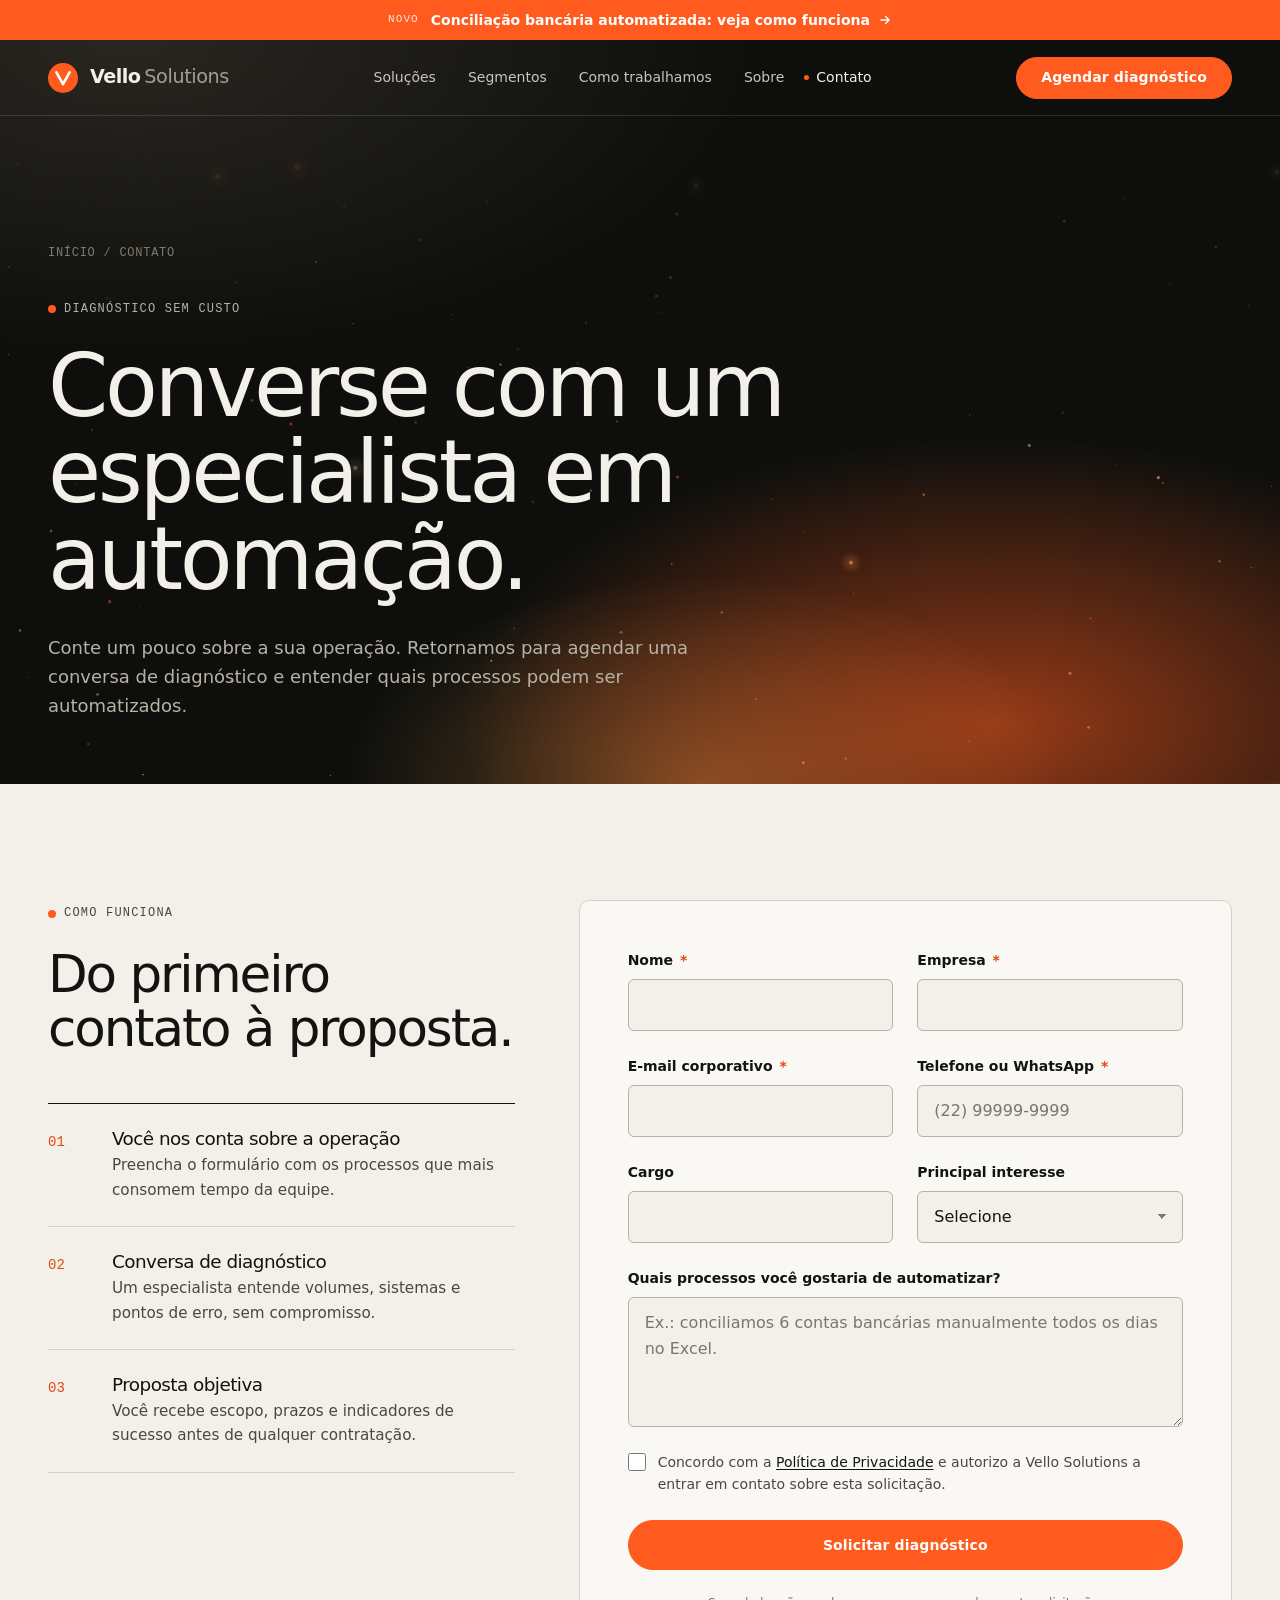
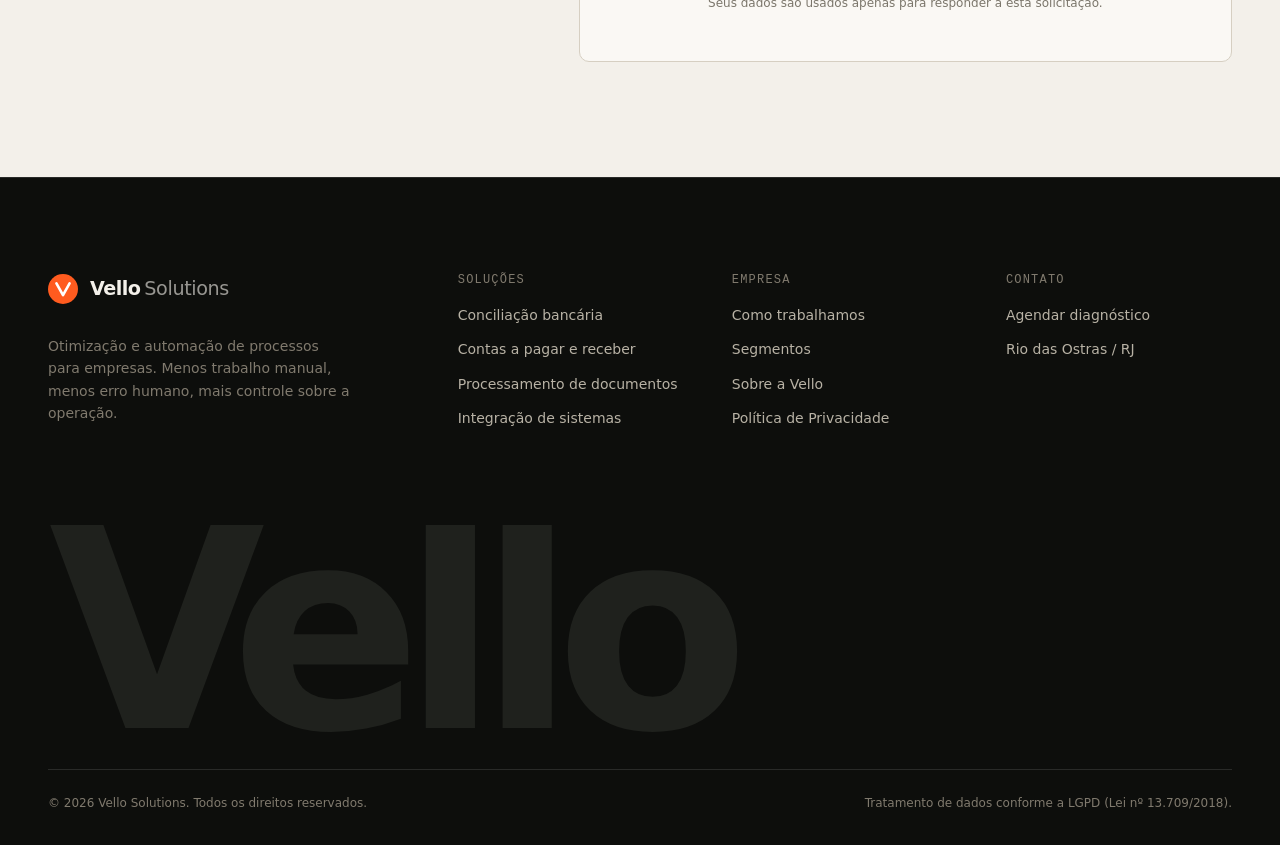
==== commit 55fa1a37: "Ajusta nome para Vello, nova frase de abertura e reduz menções a IA - Velo -> Vello em todo o site (" ====
--- a/contato.html
+++ b/contato.html
@@ -5,37 +5,37 @@
 <meta name="viewport" content="width=device-width, initial-scale=1">
 <meta http-equiv="Content-Security-Policy" content="default-src 'self'; script-src 'self' 'unsafe-inline'; style-src 'self' 'unsafe-inline' https://fonts.googleapis.com; font-src 'self' https://fonts.gstatic.com; img-src 'self' data:; connect-src 'self' https:; form-action 'self' https:; base-uri 'self'">
 <meta name="referrer" content="strict-origin-when-cross-origin">
-<title>Contato | Agende um diagnóstico de automação | Velo Solutions</title>
-<meta name="description" content="Agende um diagnóstico sem custo com a Velo Solutions e descubra quais processos financeiros e administrativos da sua empresa podem ser automatizados com IA.">
+<title>Contato | Agende um diagnóstico de automação | Vello Solutions</title>
+<meta name="description" content="Agende um diagnóstico sem custo com a Vello Solutions e descubra quais processos financeiros e administrativos da sua empresa podem ser otimizados e automatizados.">
 <meta name="theme-color" content="#0d0e0c">
-<link rel="canonical" href="https://gustavoverli32.github.io/velo-site/contato.html">
-<link rel="icon" href="assets/velo-logo.svg" type="image/svg+xml">
-<meta property="og:site_name" content="Velo Solutions">
+<link rel="canonical" href="https://gustavoverli32.github.io/vello-site/contato.html">
+<link rel="icon" href="assets/vello-logo.svg" type="image/svg+xml">
+<meta property="og:site_name" content="Vello Solutions">
 <meta property="og:locale" content="pt_BR">
 <meta property="og:type" content="website">
-<meta property="og:title" content="Contato | Agende um diagnóstico de automação | Velo Solutions">
-<meta property="og:description" content="Agende um diagnóstico sem custo com a Velo Solutions e descubra quais processos financeiros e administrativos da sua empresa podem ser automatizados com IA.">
-<meta property="og:url" content="https://gustavoverli32.github.io/velo-site/contato.html">
+<meta property="og:title" content="Contato | Agende um diagnóstico de automação | Vello Solutions">
+<meta property="og:description" content="Agende um diagnóstico sem custo com a Vello Solutions e descubra quais processos financeiros e administrativos da sua empresa podem ser otimizados e automatizados.">
+<meta property="og:url" content="https://gustavoverli32.github.io/vello-site/contato.html">
 <meta name="twitter:card" content="summary">
 <link rel="preconnect" href="https://fonts.googleapis.com">
 <link rel="preconnect" href="https://fonts.gstatic.com" crossorigin>
 <link rel="stylesheet" href="https://fonts.googleapis.com/css2?family=Inter+Tight:wght@400;500;600;800&family=Inter:wght@400;500;600;800&family=JetBrains+Mono:wght@400;500&display=swap">
 <link rel="stylesheet" href="css/styles.css">
 <script>document.documentElement.classList.add("js")</script>
-<script type="application/ld+json">{"@context": "https://schema.org", "@type": "ProfessionalService", "name": "Velo Solutions", "url": "https://gustavoverli32.github.io/velo-site/", "logo": "https://gustavoverli32.github.io/velo-site/assets/velo-logo.svg", "description": "Automação de processos financeiros e administrativos com inteligência artificial para empresas: conciliação bancária, contas a pagar e receber, processamento de documentos e rotinas recorrentes.", "areaServed": {"@type": "Country", "name": "Brasil"}, "address": {"@type": "PostalAddress", "addressLocality": "Rio das Ostras", "addressRegion": "RJ", "addressCountry": "BR"}, "knowsAbout": ["Automação de processos com inteligência artificial", "Conciliação bancária automatizada", "Automação financeira", "Contas a pagar e a receber", "RPA", "Processamento inteligente de documentos", "Agentes de IA"]}</script>
+<script type="application/ld+json">{"@context": "https://schema.org", "@type": "ProfessionalService", "name": "Vello Solutions", "url": "https://gustavoverli32.github.io/vello-site/", "logo": "https://gustavoverli32.github.io/vello-site/assets/vello-logo.svg", "description": "Otimização e automação de processos empresariais: rotinas administrativas, financeiras e operacionais recorrentes, conciliação bancária, contas a pagar e receber e processamento de documentos, com menos erro humano.", "areaServed": {"@type": "Country", "name": "Brasil"}, "address": {"@type": "PostalAddress", "addressLocality": "Rio das Ostras", "addressRegion": "RJ", "addressCountry": "BR"}, "knowsAbout": ["Otimização de processos", "Automação de processos empresariais", "Conciliação bancária automatizada", "Automação financeira", "Contas a pagar e a receber", "RPA", "Processamento inteligente de documentos", "Integração de sistemas"]}</script>
 </head><body>
 <a class="skip-link" href="#main">Pular para o conteúdo</a>
 <div class="utility-bar">
   <div class="container">
     <span class="mono">Novo</span>
-    <a href="solucoes.html#conciliacao-bancaria">Conciliação bancária com IA: veja como funciona <svg width="14" height="14" viewBox="0 0 24 24" fill="none" stroke="currentColor" stroke-width="2.2" stroke-linecap="round" stroke-linejoin="round" aria-hidden="true"><path d="M5 12h14M13 6l6 6-6 6"/></svg></a>
+    <a href="solucoes.html#conciliacao-bancaria">Conciliação bancária automatizada: veja como funciona <svg width="14" height="14" viewBox="0 0 24 24" fill="none" stroke="currentColor" stroke-width="2.2" stroke-linecap="round" stroke-linejoin="round" aria-hidden="true"><path d="M5 12h14M13 6l6 6-6 6"/></svg></a>
   </div>
 </div>
 <header class="site-header">
   <div class="container nav">
-    <a class="brand" href="index.html" aria-label="Velo Solutions, página inicial">
+    <a class="brand" href="index.html" aria-label="Vello Solutions, página inicial">
       <svg class="brand-mark" viewBox="0 0 32 32" aria-hidden="true"><rect width="32" height="32" rx="16" fill="#ff5b1f"/><path d="M9 10l7 12.5L23 10" fill="none" stroke="#fff" stroke-width="2.8" stroke-linecap="round" stroke-linejoin="round"/></svg>
-      <span class="brand-name">Velo<small>Solutions</small></span>
+      <span class="brand-name">Vello<small>Solutions</small></span>
     </a>
     <nav aria-label="Navegação principal">
       <div class="nav-links" id="nav-links">
@@ -126,7 +126,7 @@
                 <option>Processamento de documentos</option>
                 <option>Fechamento e relatórios</option>
                 <option>Rotinas administrativas</option>
-                <option>Agentes de IA</option>
+                <option>Integração de sistemas</option>
                 <option>Ainda não sei, quero um diagnóstico</option>
             </select>
           </div>
@@ -138,7 +138,7 @@
         <div>
           <div class="check">
             <input type="checkbox" id="f-consent" name="consent" required aria-describedby="err-consent">
-            <label for="f-consent">Concordo com a <a href="politica-de-privacidade.html">Política de Privacidade</a> e autorizo a Velo Solutions a entrar em contato sobre esta solicitação.</label>
+            <label for="f-consent">Concordo com a <a href="politica-de-privacidade.html">Política de Privacidade</a> e autorizo a Vello Solutions a entrar em contato sobre esta solicitação.</label>
           </div>
           <span class="field-error" id="err-consent" aria-live="polite"></span>
         </div>
@@ -149,7 +149,7 @@
       <div id="form-success" class="form-result" hidden tabindex="-1">
         <div class="form-result-icon"><svg width="26" height="26" viewBox="0 0 24 24" fill="none" stroke="currentColor" stroke-width="1.6" stroke-linecap="round" stroke-linejoin="round" aria-hidden="true"><path d="M5 12.5l4.5 4.5L19 7.5"/></svg></div>
         <h2>Solicitação recebida.</h2>
-        <p>Obrigado. Um especialista da Velo Solutions entrará em contato em breve para agendar o diagnóstico.</p>
+        <p>Obrigado. Um especialista da Vello Solutions entrará em contato em breve para agendar o diagnóstico.</p>
       </div>
 
       <div id="form-fallback" class="form-result" hidden tabindex="-1">
@@ -166,8 +166,8 @@
   <div class="container">
     <div class="footer-grid">
       <div>
-        <a class="brand footer-brand" href="index.html"><svg class="brand-mark" viewBox="0 0 32 32" aria-hidden="true"><rect width="32" height="32" rx="16" fill="#ff5b1f"/><path d="M9 10l7 12.5L23 10" fill="none" stroke="#fff" stroke-width="2.8" stroke-linecap="round" stroke-linejoin="round"/></svg><span class="brand-name">Velo<small>Solutions</small></span></a>
-        <p class="footer-about">Automação de processos financeiros e administrativos com inteligência artificial. Menos trabalho manual, menos erro humano, mais controle sobre a operação.</p>
+        <a class="brand footer-brand" href="index.html"><svg class="brand-mark" viewBox="0 0 32 32" aria-hidden="true"><rect width="32" height="32" rx="16" fill="#ff5b1f"/><path d="M9 10l7 12.5L23 10" fill="none" stroke="#fff" stroke-width="2.8" stroke-linecap="round" stroke-linejoin="round"/></svg><span class="brand-name">Vello<small>Solutions</small></span></a>
+        <p class="footer-about">Otimização e automação de processos para empresas. Menos trabalho manual, menos erro humano, mais controle sobre a operação.</p>
       </div>
       <div class="footer-col">
         <h2>Soluções</h2>
@@ -175,7 +175,7 @@
           <li><a href="solucoes.html#conciliacao-bancaria">Conciliação bancária</a></li>
           <li><a href="solucoes.html#contas-a-pagar-e-receber">Contas a pagar e receber</a></li>
           <li><a href="solucoes.html#documentos">Processamento de documentos</a></li>
-          <li><a href="solucoes.html#agentes-de-ia">Agentes de IA</a></li>
+          <li><a href="solucoes.html#integracao-de-sistemas">Integração de sistemas</a></li>
         </ul>
       </div>
       <div class="footer-col">
@@ -183,7 +183,7 @@
         <ul>
           <li><a href="plataforma.html">Como trabalhamos</a></li>
           <li><a href="segmentos.html">Segmentos</a></li>
-          <li><a href="sobre.html">Sobre a Velo</a></li>
+          <li><a href="sobre.html">Sobre a Vello</a></li>
           <li><a href="politica-de-privacidade.html">Política de Privacidade</a></li>
         </ul>
       </div>
@@ -198,9 +198,9 @@
         </ul>
       </div>
     </div>
-    <div class="footer-word" aria-hidden="true">Velo</div>
+    <div class="footer-word" aria-hidden="true">Vello</div>
     <div class="footer-bottom">
-      <span>© <span data-year>2026</span> Velo Solutions. Todos os direitos reservados.</span>
+      <span>© <span data-year>2026</span> Vello Solutions. Todos os direitos reservados.</span>
       <span>Tratamento de dados conforme a LGPD (Lei nº 13.709/2018).</span>
     </div>
   </div>
--- a/css/styles.css
+++ b/css/styles.css
@@ -1,5 +1,5 @@
 /* ==========================================================================
-   Velo Solutions — Design System (v2, editorial)
+   Vello Solutions — Design System (v2, editorial)
    Linha editorial: papel quente, tinta quase preta, acento laranja,
    seções escuras atmosféricas com campo de partículas em canvas.
    Único arquivo de estilos. Tokens em :root; depois base, layout,
@@ -27,7 +27,7 @@
   --line-night: rgba(243, 240, 234, 0.12);
   --line-night-strong: rgba(243, 240, 234, 0.22);
 
-  --accent: #ff5b1f;         /* laranja Velo */
+  --accent: #ff5b1f;         /* laranja Vello */
   --accent-600: #e04a12;
   --accent-200: #ffb48f;
   --accent-050: #fde9df;
@@ -421,7 +421,8 @@
    ========================================================================== */
 .quote-band { background: var(--accent); color: #fff; padding: var(--section-y) 0; position: relative; overflow: hidden; }
 .quote-band blockquote { margin: 0; font-family: var(--font-display); font-size: var(--fs-statement); line-height: 1.12; letter-spacing: -0.035em; font-weight: var(--fw-medium); max-width: 24ch; }
-.quote-band blockquote .dim { color: rgba(255, 255, 255, 0.6); }
+.quote-band figure { margin: 0; }
+.quote-band blockquote .dim { color: var(--night); }
 .quote-band figcaption { margin-top: var(--space-6); font-family: var(--font-mono); font-size: var(--fs-xs); letter-spacing: var(--tracking-label); text-transform: uppercase; color: rgba(255, 255, 255, 0.8); }
 .quote-mark { position: absolute; right: var(--gutter); top: 50%; transform: translateY(-50%); font-family: var(--font-display); font-size: clamp(12rem, 30vw, 28rem); line-height: 0.7; color: rgba(255, 255, 255, 0.12); pointer-events: none; }
 
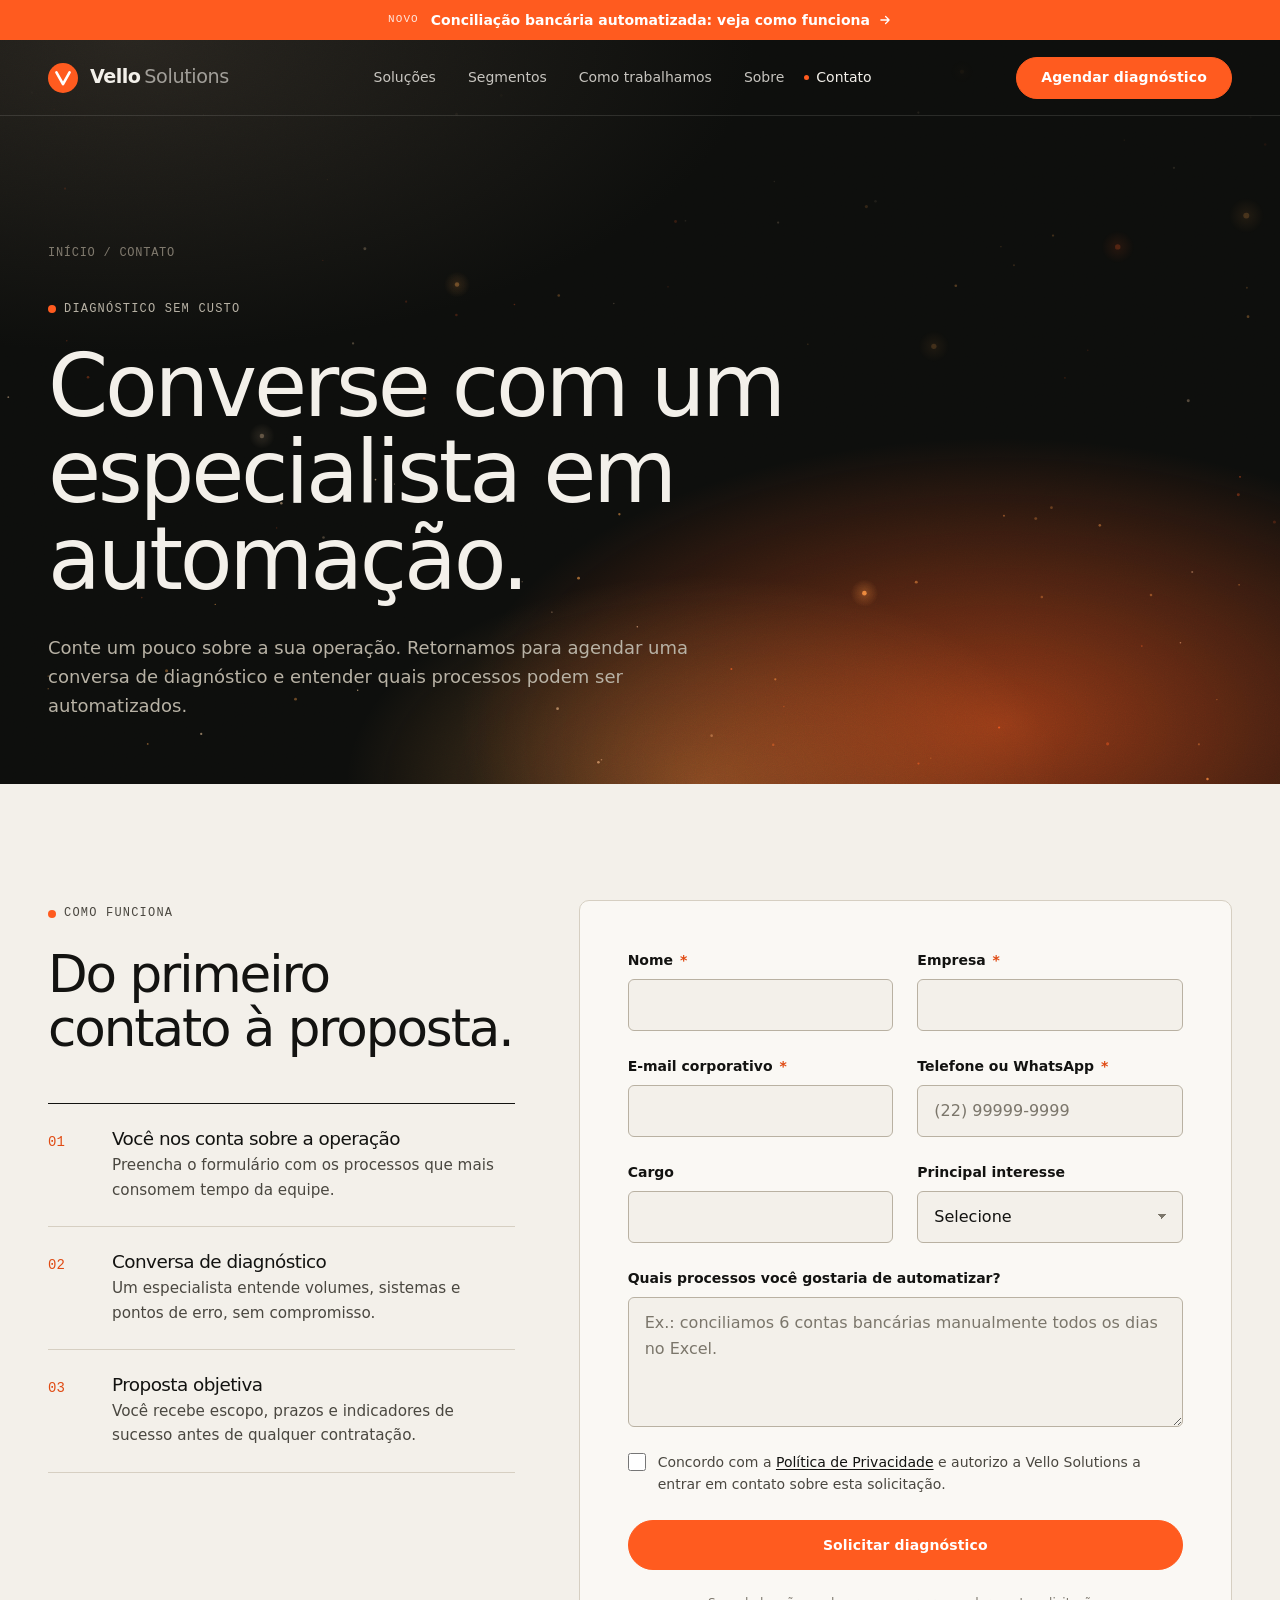
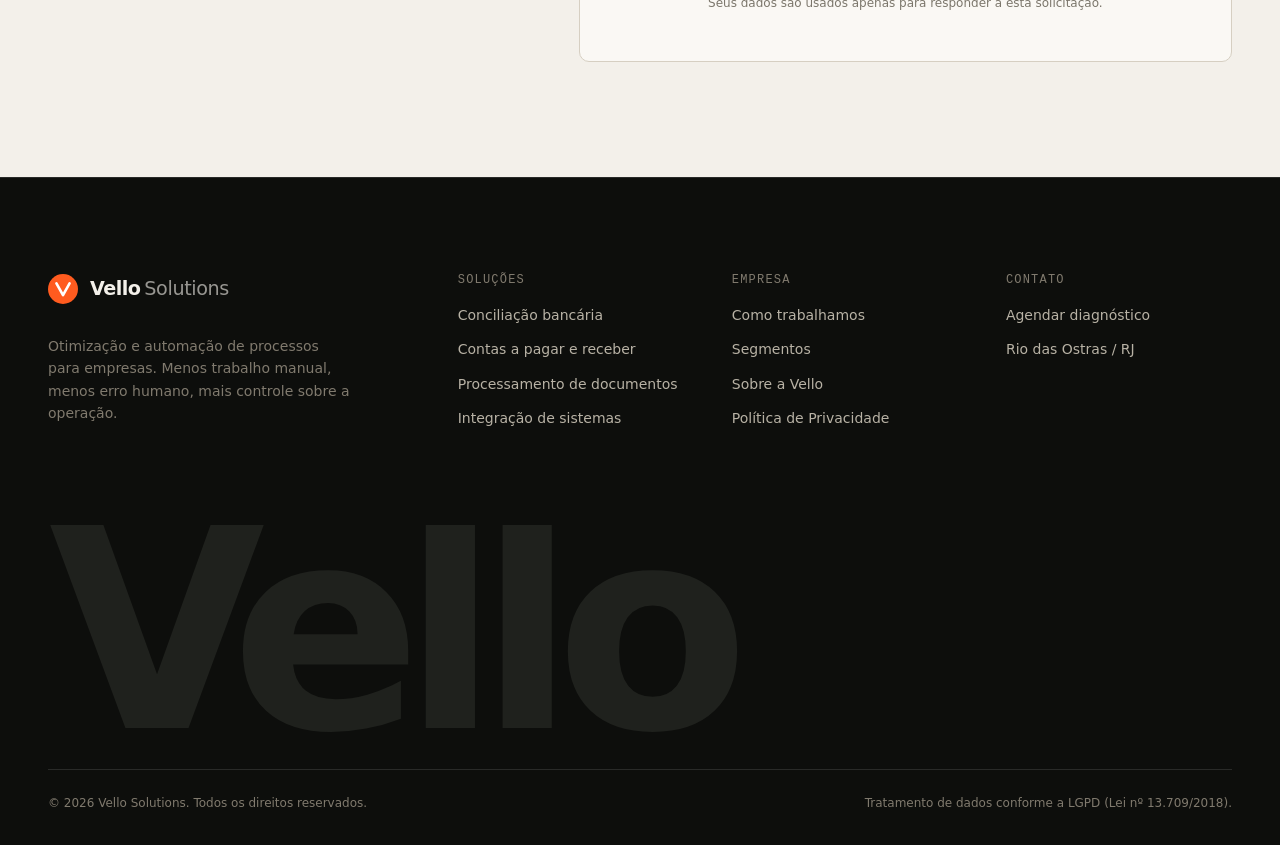
==== commit d5d4ba96: "Usa o domínio próprio velosolutions.com.br Adiciona o arquivo CNAME para o GitHub Pages e troca os l" ====
--- a/contato.html
+++ b/contato.html
@@ -8,21 +8,21 @@
 <title>Contato | Agende um diagnóstico de automação | Vello Solutions</title>
 <meta name="description" content="Agende um diagnóstico sem custo com a Vello Solutions e descubra quais processos financeiros e administrativos da sua empresa podem ser otimizados e automatizados.">
 <meta name="theme-color" content="#0d0e0c">
-<link rel="canonical" href="https://gustavoverli32.github.io/vello-site/contato.html">
+<link rel="canonical" href="https://velosolutions.com.br/contato.html">
 <link rel="icon" href="assets/vello-logo.svg" type="image/svg+xml">
 <meta property="og:site_name" content="Vello Solutions">
 <meta property="og:locale" content="pt_BR">
 <meta property="og:type" content="website">
 <meta property="og:title" content="Contato | Agende um diagnóstico de automação | Vello Solutions">
 <meta property="og:description" content="Agende um diagnóstico sem custo com a Vello Solutions e descubra quais processos financeiros e administrativos da sua empresa podem ser otimizados e automatizados.">
-<meta property="og:url" content="https://gustavoverli32.github.io/vello-site/contato.html">
+<meta property="og:url" content="https://velosolutions.com.br/contato.html">
 <meta name="twitter:card" content="summary">
 <link rel="preconnect" href="https://fonts.googleapis.com">
 <link rel="preconnect" href="https://fonts.gstatic.com" crossorigin>
 <link rel="stylesheet" href="https://fonts.googleapis.com/css2?family=Inter+Tight:wght@400;500;600;800&family=Inter:wght@400;500;600;800&family=JetBrains+Mono:wght@400;500&display=swap">
 <link rel="stylesheet" href="css/styles.css">
 <script>document.documentElement.classList.add("js")</script>
-<script type="application/ld+json">{"@context": "https://schema.org", "@type": "ProfessionalService", "name": "Vello Solutions", "url": "https://gustavoverli32.github.io/vello-site/", "logo": "https://gustavoverli32.github.io/vello-site/assets/vello-logo.svg", "description": "Otimização e automação de processos empresariais: rotinas administrativas, financeiras e operacionais recorrentes, conciliação bancária, contas a pagar e receber e processamento de documentos, com menos erro humano.", "areaServed": {"@type": "Country", "name": "Brasil"}, "address": {"@type": "PostalAddress", "addressLocality": "Rio das Ostras", "addressRegion": "RJ", "addressCountry": "BR"}, "knowsAbout": ["Otimização de processos", "Automação de processos empresariais", "Conciliação bancária automatizada", "Automação financeira", "Contas a pagar e a receber", "RPA", "Processamento inteligente de documentos", "Integração de sistemas"]}</script>
+<script type="application/ld+json">{"@context": "https://schema.org", "@type": "ProfessionalService", "name": "Vello Solutions", "url": "https://velosolutions.com.br/", "logo": "https://velosolutions.com.br/assets/vello-logo.svg", "description": "Otimização e automação de processos empresariais: rotinas administrativas, financeiras e operacionais recorrentes, conciliação bancária, contas a pagar e receber e processamento de documentos, com menos erro humano.", "areaServed": {"@type": "Country", "name": "Brasil"}, "address": {"@type": "PostalAddress", "addressLocality": "Rio das Ostras", "addressRegion": "RJ", "addressCountry": "BR"}, "knowsAbout": ["Otimização de processos", "Automação de processos empresariais", "Conciliação bancária automatizada", "Automação financeira", "Contas a pagar e a receber", "RPA", "Processamento inteligente de documentos", "Integração de sistemas"]}</script>
 </head><body>
 <a class="skip-link" href="#main">Pular para o conteúdo</a>
 <div class="utility-bar">
--- a/css/styles.css
+++ b/css/styles.css
@@ -312,7 +312,7 @@
   padding: calc(var(--header-h) + var(--space-9)) 0 var(--space-8);
 }
 .hero > .container { position: relative; z-index: 2; }
-.hero h1 { max-width: 13ch; }
+.hero h1 { max-width: none; font-size: clamp(2.6rem, 1.2rem + 4.4vw, 5.5rem); }
 .hero h1 .line { display: block; overflow: hidden; padding-bottom: 0.08em; margin-bottom: -0.08em; }
 .hero h1 .line > span { display: inline-block; }
 .hero-bottom { display: grid; grid-template-columns: minmax(0, 1fr) minmax(0, 1fr); gap: var(--space-8); align-items: end; margin-top: var(--space-8); padding-top: var(--space-6); border-top: 1px solid var(--line-night-strong); }
@@ -696,3 +696,13 @@
 @media (max-width: 640px) {
   .grid--ruled.grid-3 > *, .grid--ruled.grid-4 > * { border-left: 0; padding-left: 0 !important; }
 }
+
+/* ==========================================================================
+   Implementação personalizada (lista numerada)
+   ========================================================================== */
+.custom-list { border-top: 1px solid var(--ink); counter-reset: none; }
+.custom-list li { display: grid; grid-template-columns: 72px 1fr; gap: var(--space-5); padding: var(--space-6) 0; border-bottom: 1px solid var(--line-strong); }
+.custom-num { font-family: var(--font-display); font-size: 2.5rem; line-height: 1; letter-spacing: -0.05em; color: var(--accent); }
+.custom-list h3 { font-size: 1.4rem; margin-bottom: var(--space-2); }
+.custom-list p { color: var(--ink-2); }
+@media (max-width: 560px) { .custom-list li { grid-template-columns: 48px 1fr; gap: var(--space-4); } .custom-num { font-size: 1.75rem; } }
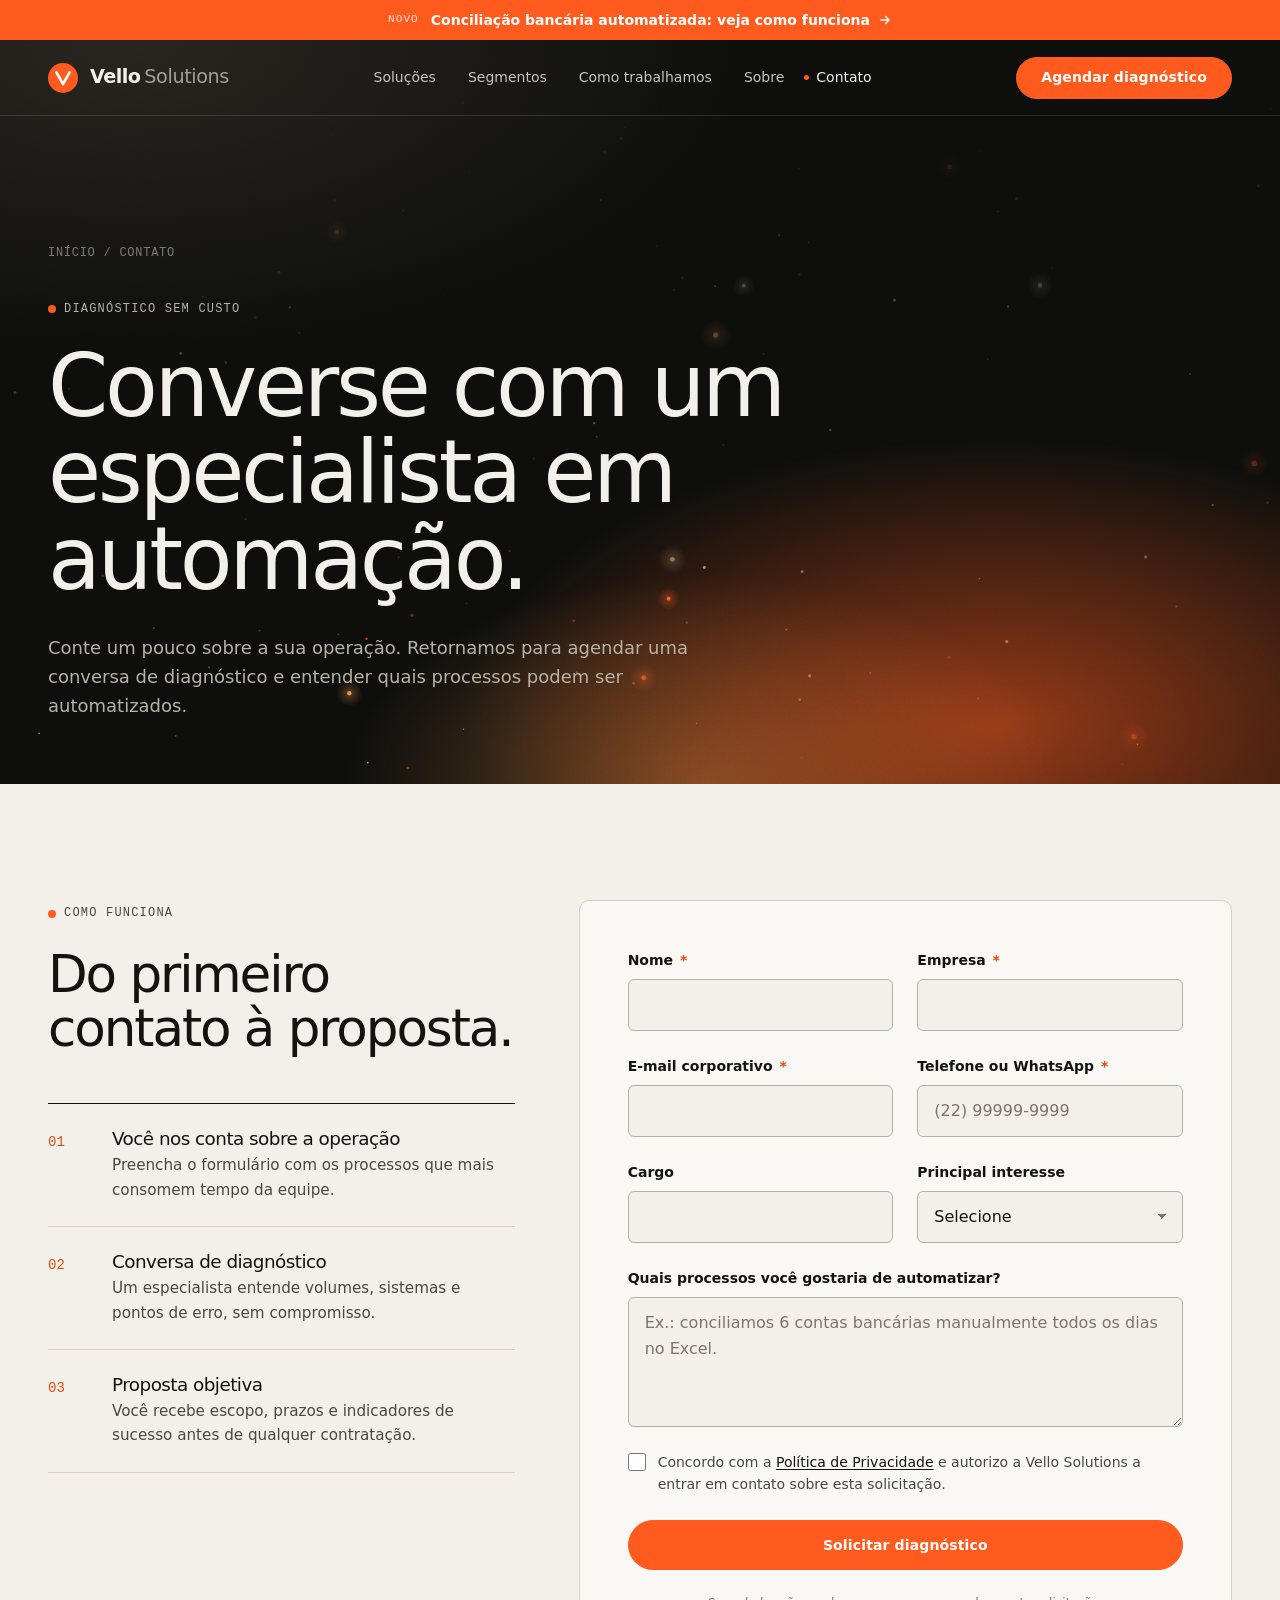
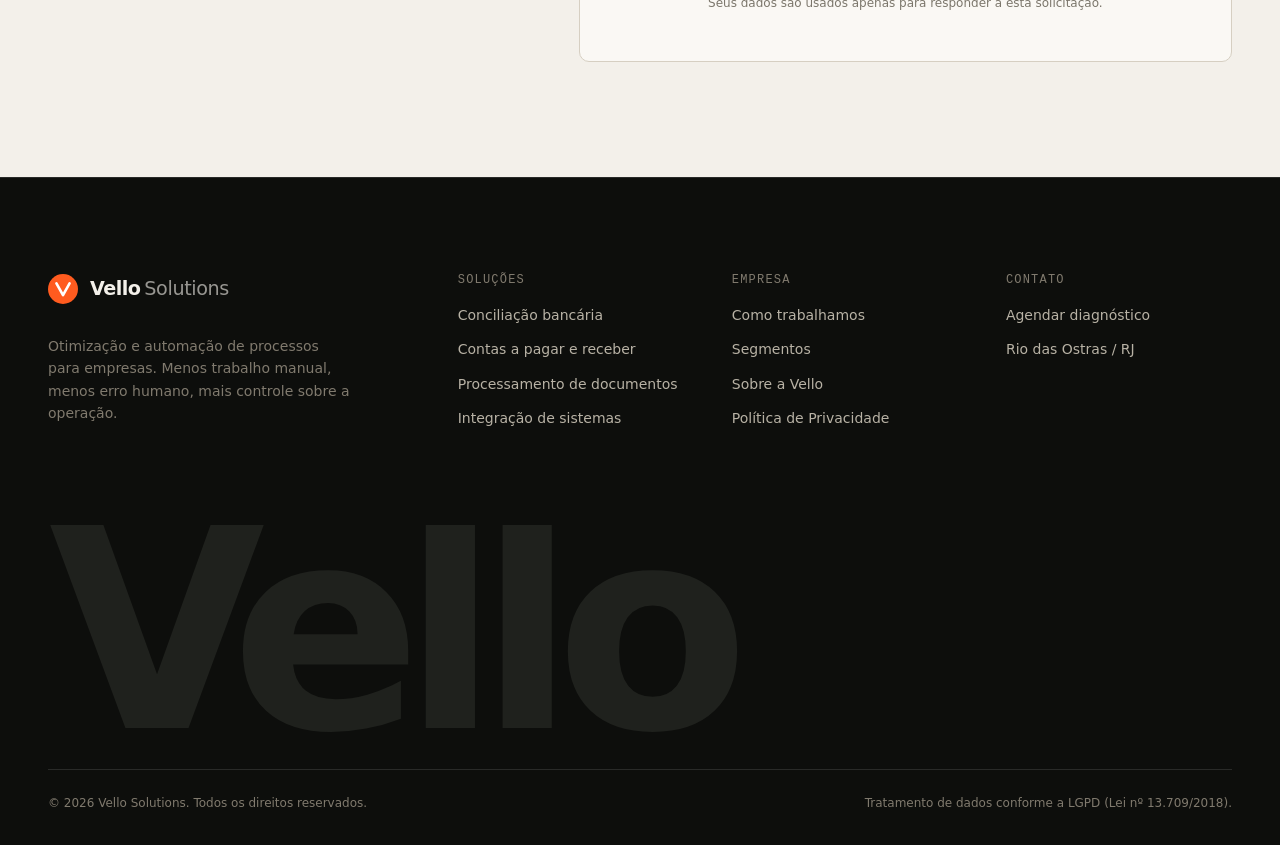
==== commit 8f049a43: "Corrige o domínio para vellosolutions.com.br O domínio registrado na HostGator tem dois L, como a ma" ====
--- a/contato.html
+++ b/contato.html
@@ -8,21 +8,21 @@
 <title>Contato | Agende um diagnóstico de automação | Vello Solutions</title>
 <meta name="description" content="Agende um diagnóstico sem custo com a Vello Solutions e descubra quais processos financeiros e administrativos da sua empresa podem ser otimizados e automatizados.">
 <meta name="theme-color" content="#0d0e0c">
-<link rel="canonical" href="https://velosolutions.com.br/contato.html">
+<link rel="canonical" href="https://vellosolutions.com.br/contato.html">
 <link rel="icon" href="assets/vello-logo.svg" type="image/svg+xml">
 <meta property="og:site_name" content="Vello Solutions">
 <meta property="og:locale" content="pt_BR">
 <meta property="og:type" content="website">
 <meta property="og:title" content="Contato | Agende um diagnóstico de automação | Vello Solutions">
 <meta property="og:description" content="Agende um diagnóstico sem custo com a Vello Solutions e descubra quais processos financeiros e administrativos da sua empresa podem ser otimizados e automatizados.">
-<meta property="og:url" content="https://velosolutions.com.br/contato.html">
+<meta property="og:url" content="https://vellosolutions.com.br/contato.html">
 <meta name="twitter:card" content="summary">
 <link rel="preconnect" href="https://fonts.googleapis.com">
 <link rel="preconnect" href="https://fonts.gstatic.com" crossorigin>
 <link rel="stylesheet" href="https://fonts.googleapis.com/css2?family=Inter+Tight:wght@400;500;600;800&family=Inter:wght@400;500;600;800&family=JetBrains+Mono:wght@400;500&display=swap">
 <link rel="stylesheet" href="css/styles.css">
 <script>document.documentElement.classList.add("js")</script>
-<script type="application/ld+json">{"@context": "https://schema.org", "@type": "ProfessionalService", "name": "Vello Solutions", "url": "https://velosolutions.com.br/", "logo": "https://velosolutions.com.br/assets/vello-logo.svg", "description": "Otimização e automação de processos empresariais: rotinas administrativas, financeiras e operacionais recorrentes, conciliação bancária, contas a pagar e receber e processamento de documentos, com menos erro humano.", "areaServed": {"@type": "Country", "name": "Brasil"}, "address": {"@type": "PostalAddress", "addressLocality": "Rio das Ostras", "addressRegion": "RJ", "addressCountry": "BR"}, "knowsAbout": ["Otimização de processos", "Automação de processos empresariais", "Conciliação bancária automatizada", "Automação financeira", "Contas a pagar e a receber", "RPA", "Processamento inteligente de documentos", "Integração de sistemas"]}</script>
+<script type="application/ld+json">{"@context": "https://schema.org", "@type": "ProfessionalService", "name": "Vello Solutions", "url": "https://vellosolutions.com.br/", "logo": "https://vellosolutions.com.br/assets/vello-logo.svg", "description": "Otimização e automação de processos empresariais: rotinas administrativas, financeiras e operacionais recorrentes, conciliação bancária, contas a pagar e receber e processamento de documentos, com menos erro humano.", "areaServed": {"@type": "Country", "name": "Brasil"}, "address": {"@type": "PostalAddress", "addressLocality": "Rio das Ostras", "addressRegion": "RJ", "addressCountry": "BR"}, "knowsAbout": ["Otimização de processos", "Automação de processos empresariais", "Conciliação bancária automatizada", "Automação financeira", "Contas a pagar e a receber", "RPA", "Processamento inteligente de documentos", "Integração de sistemas"]}</script>
 </head><body>
 <a class="skip-link" href="#main">Pular para o conteúdo</a>
 <div class="utility-bar">
